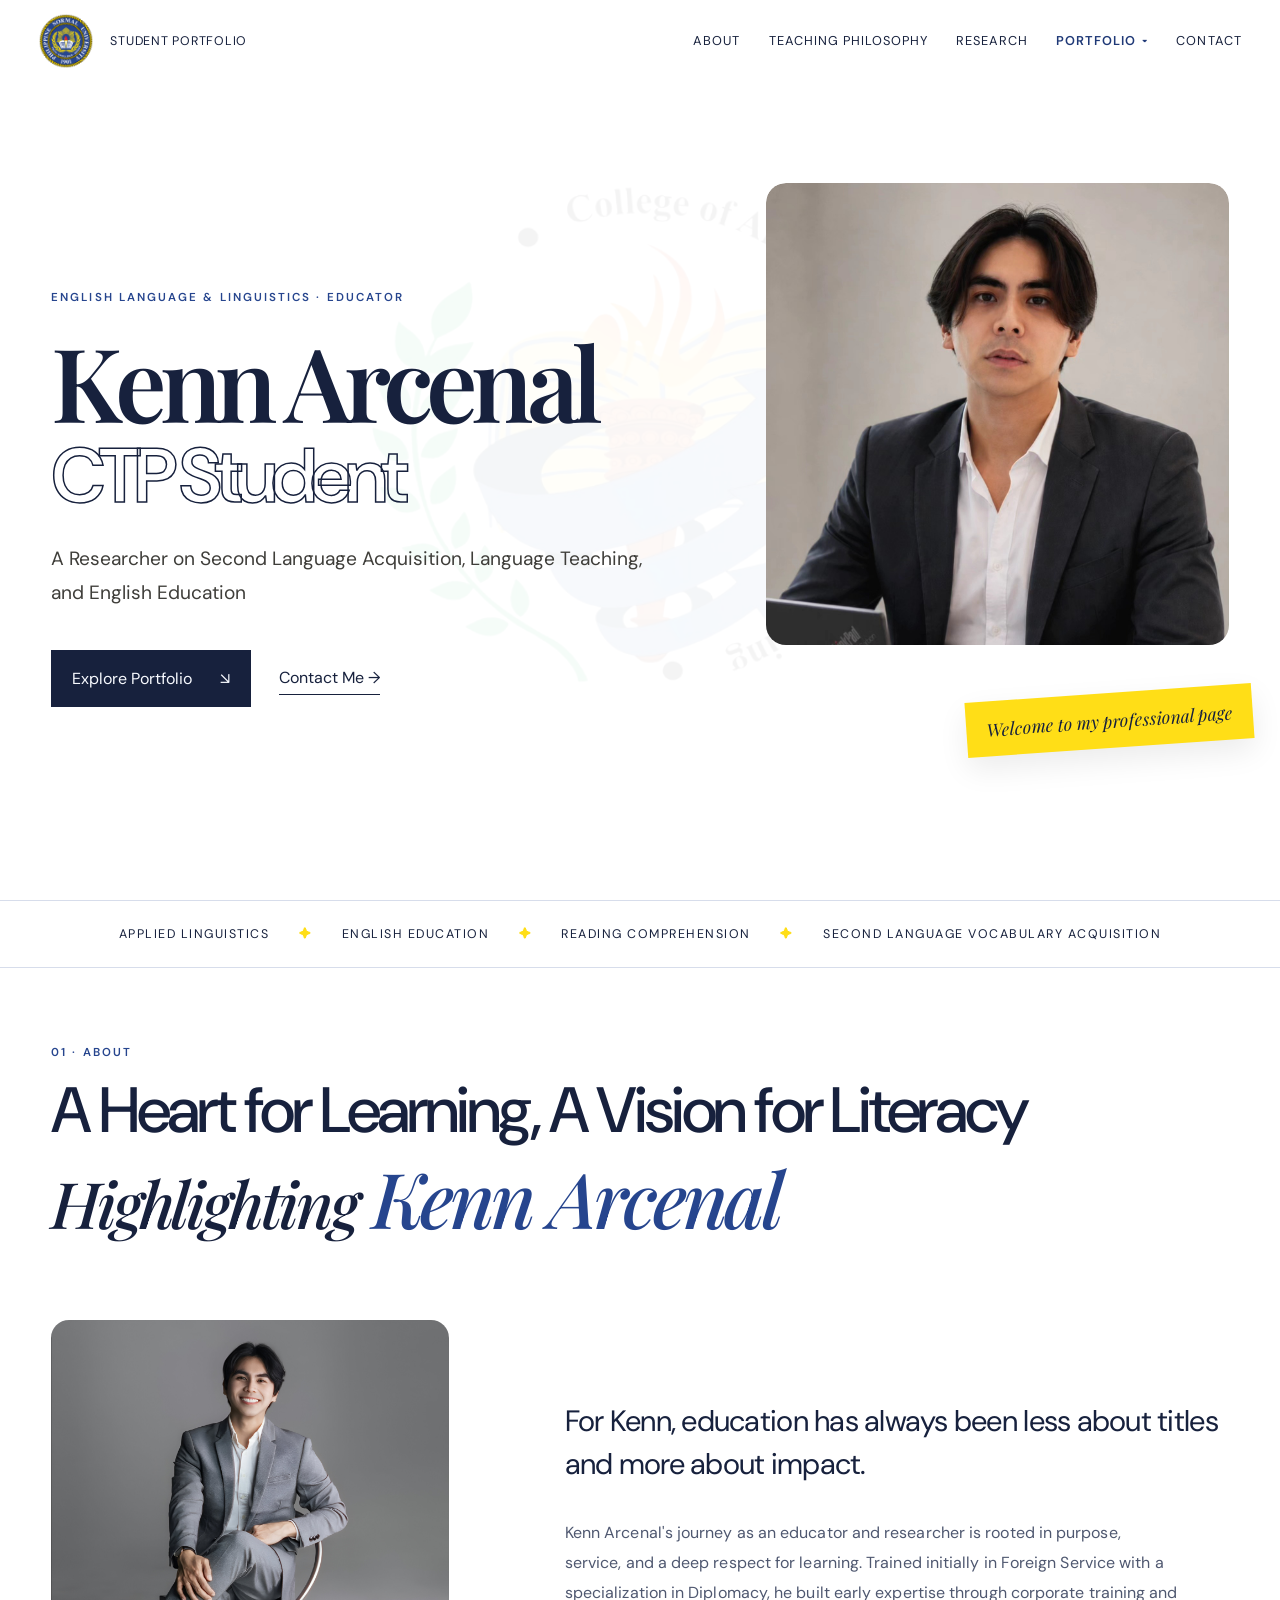
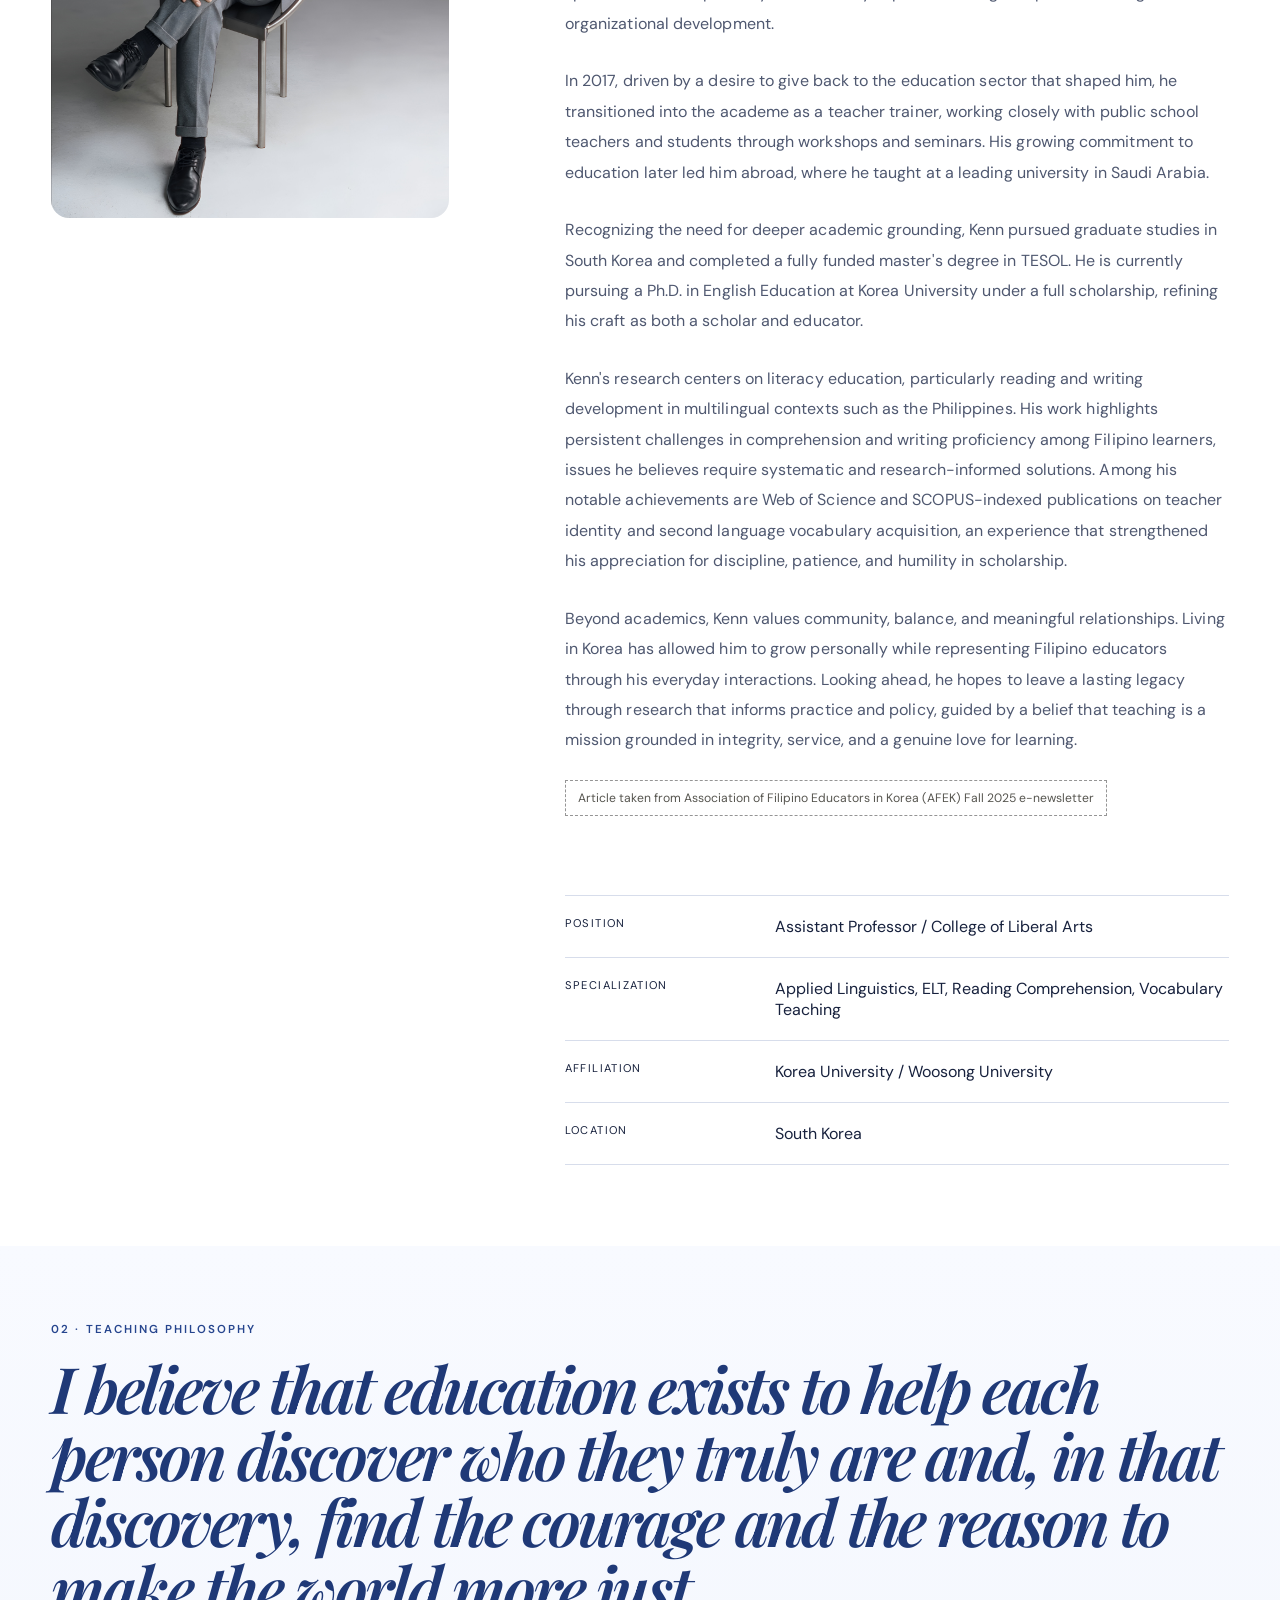
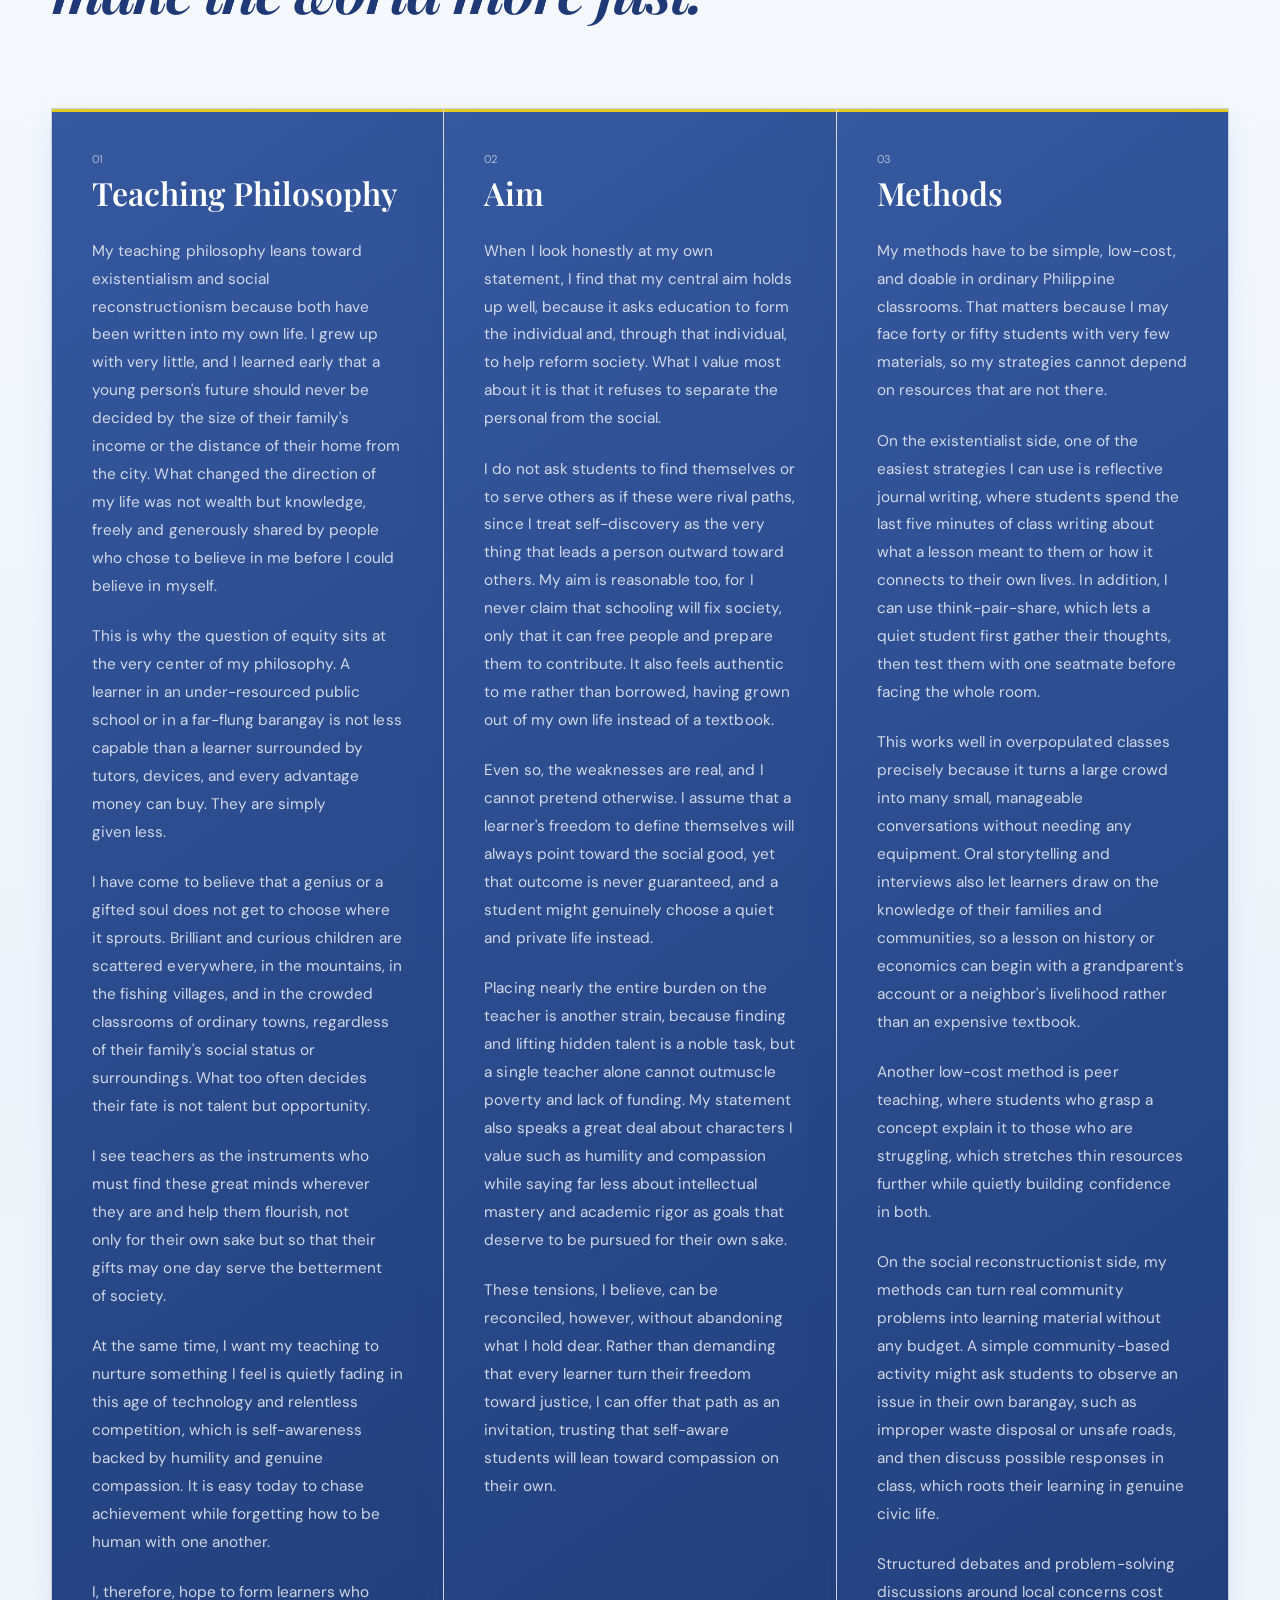
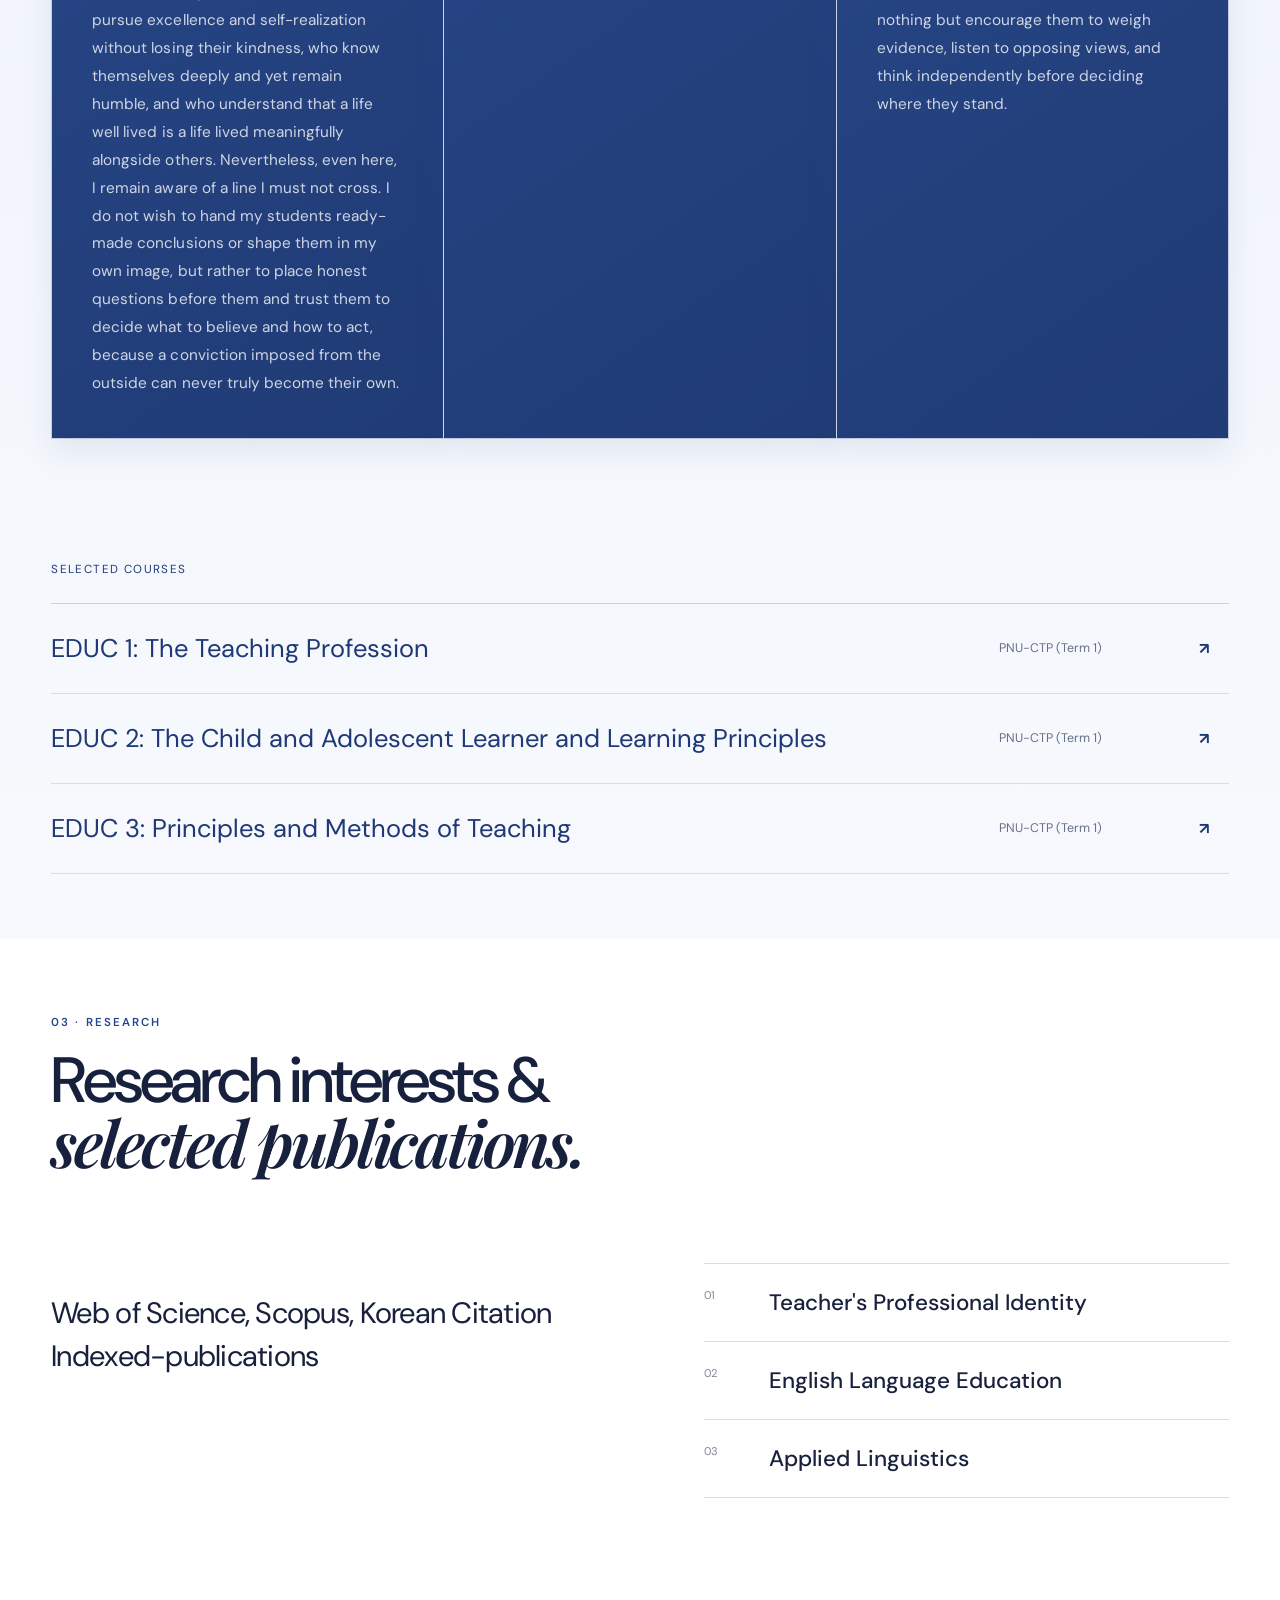
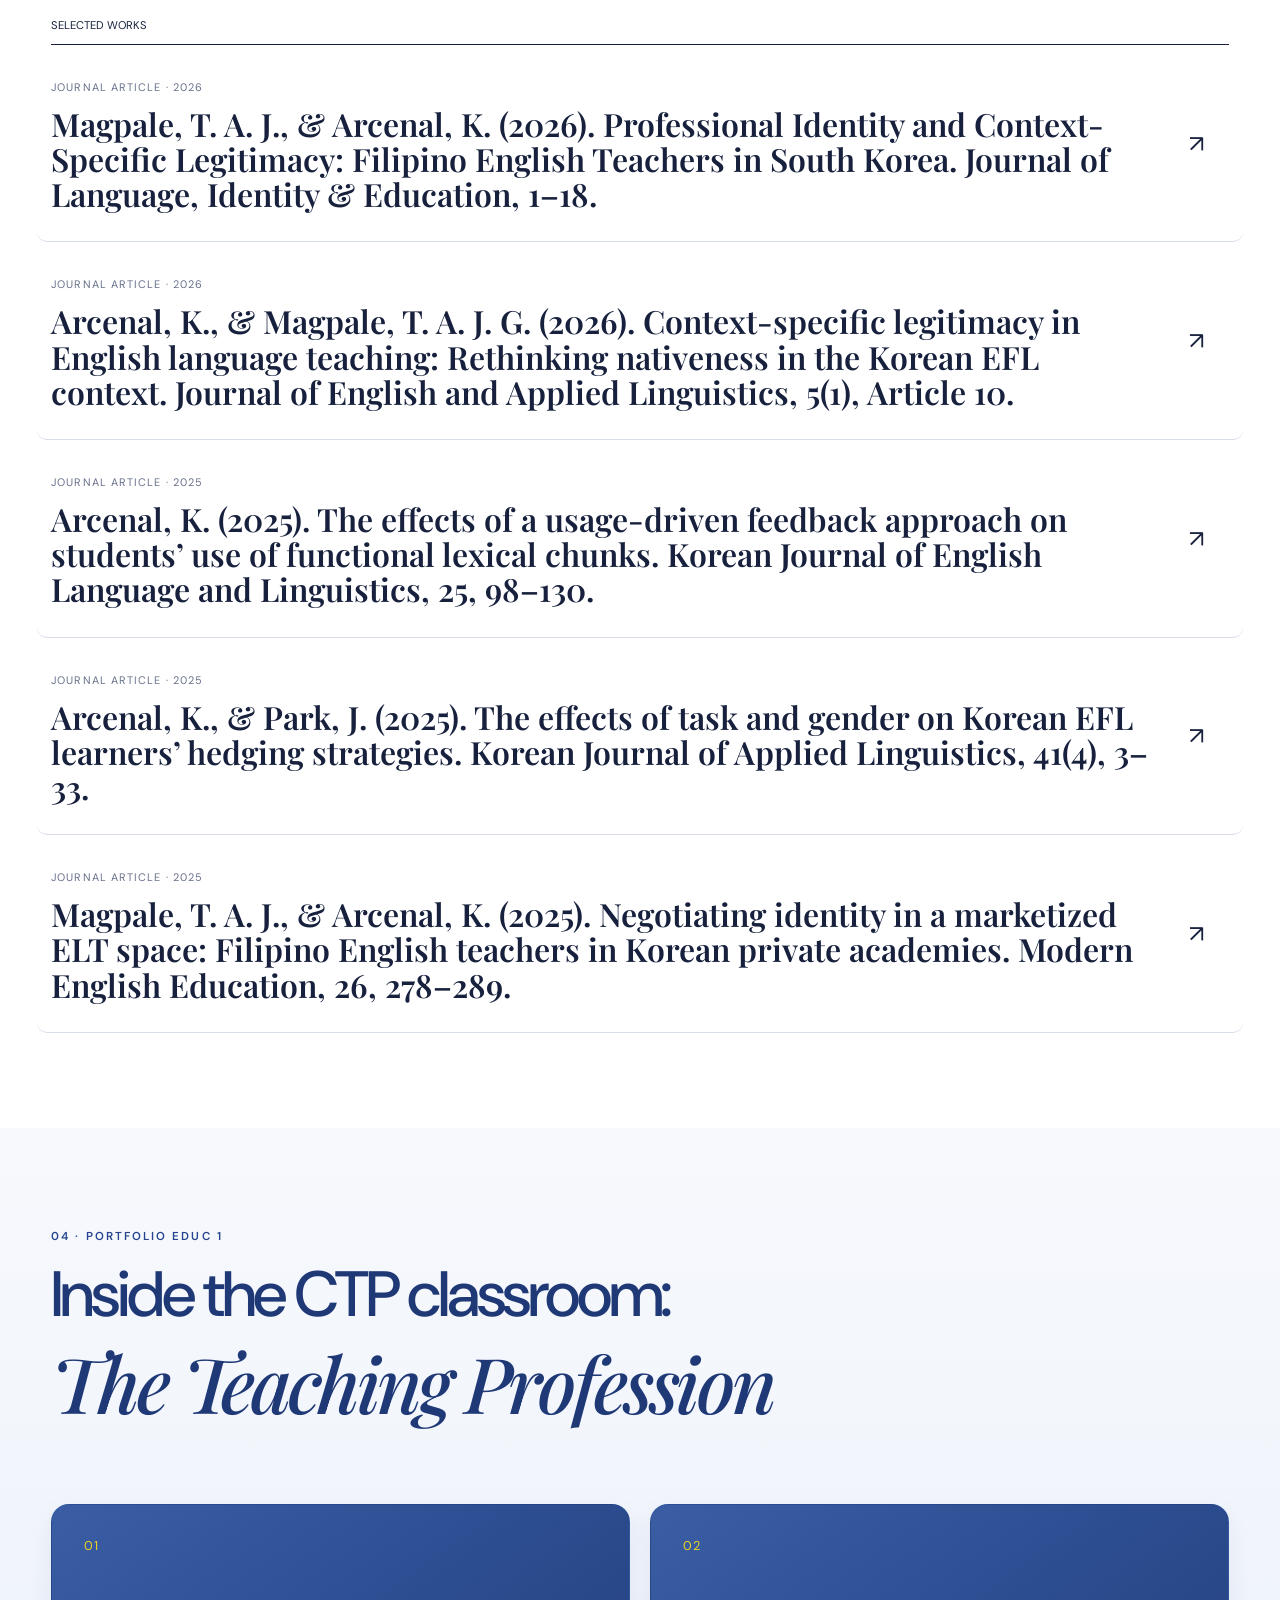
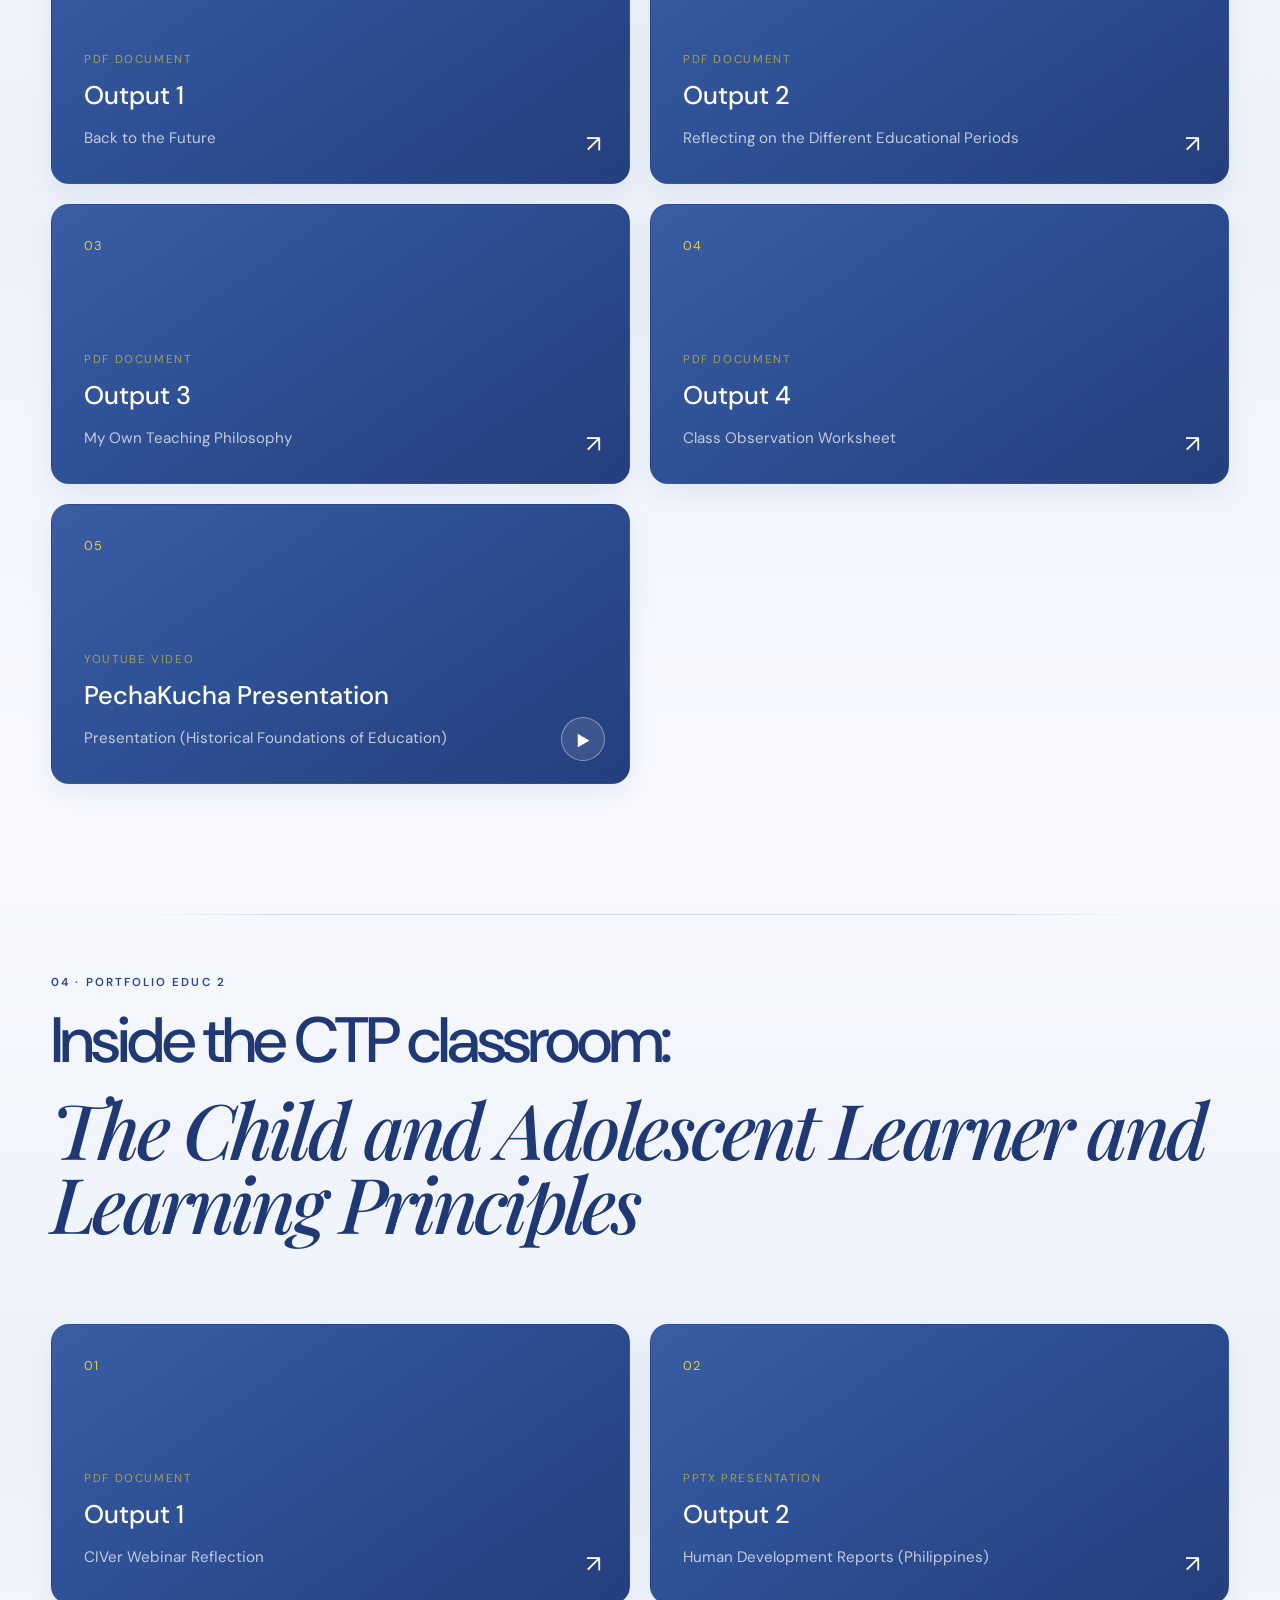
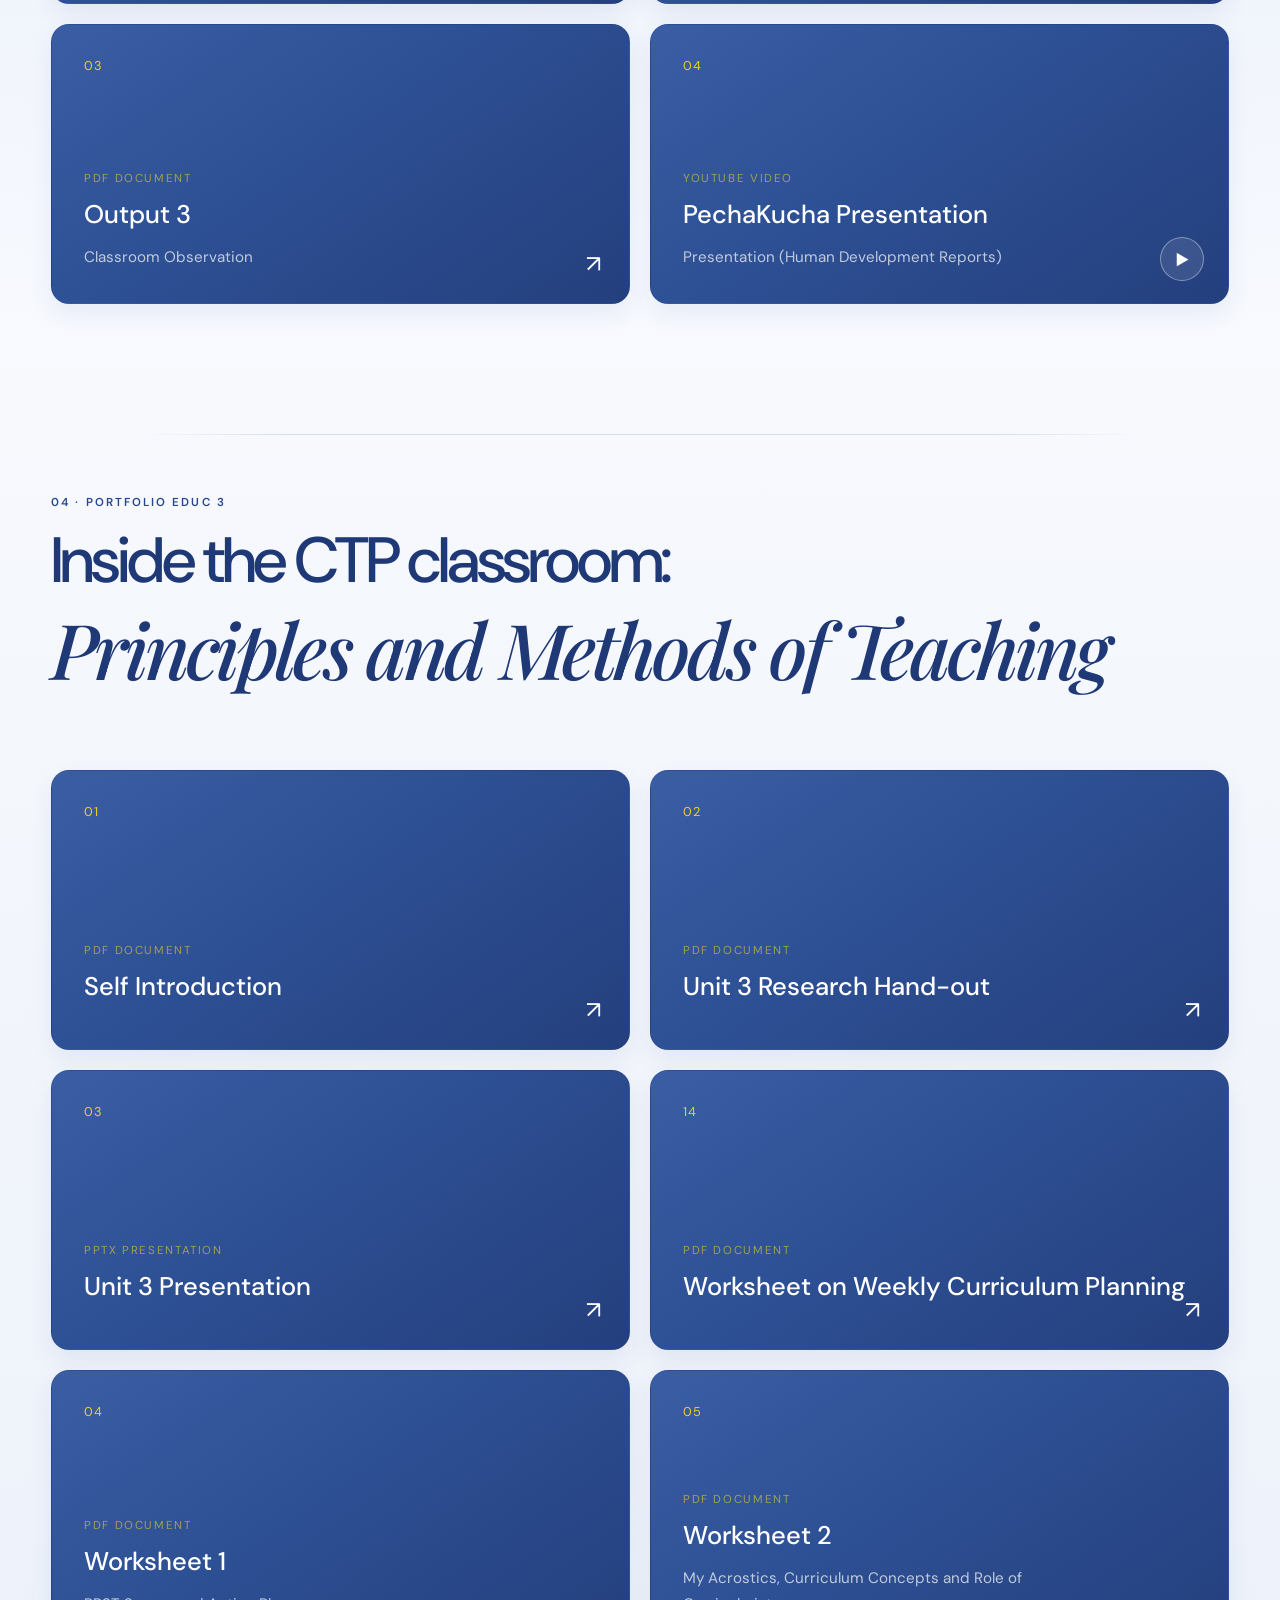
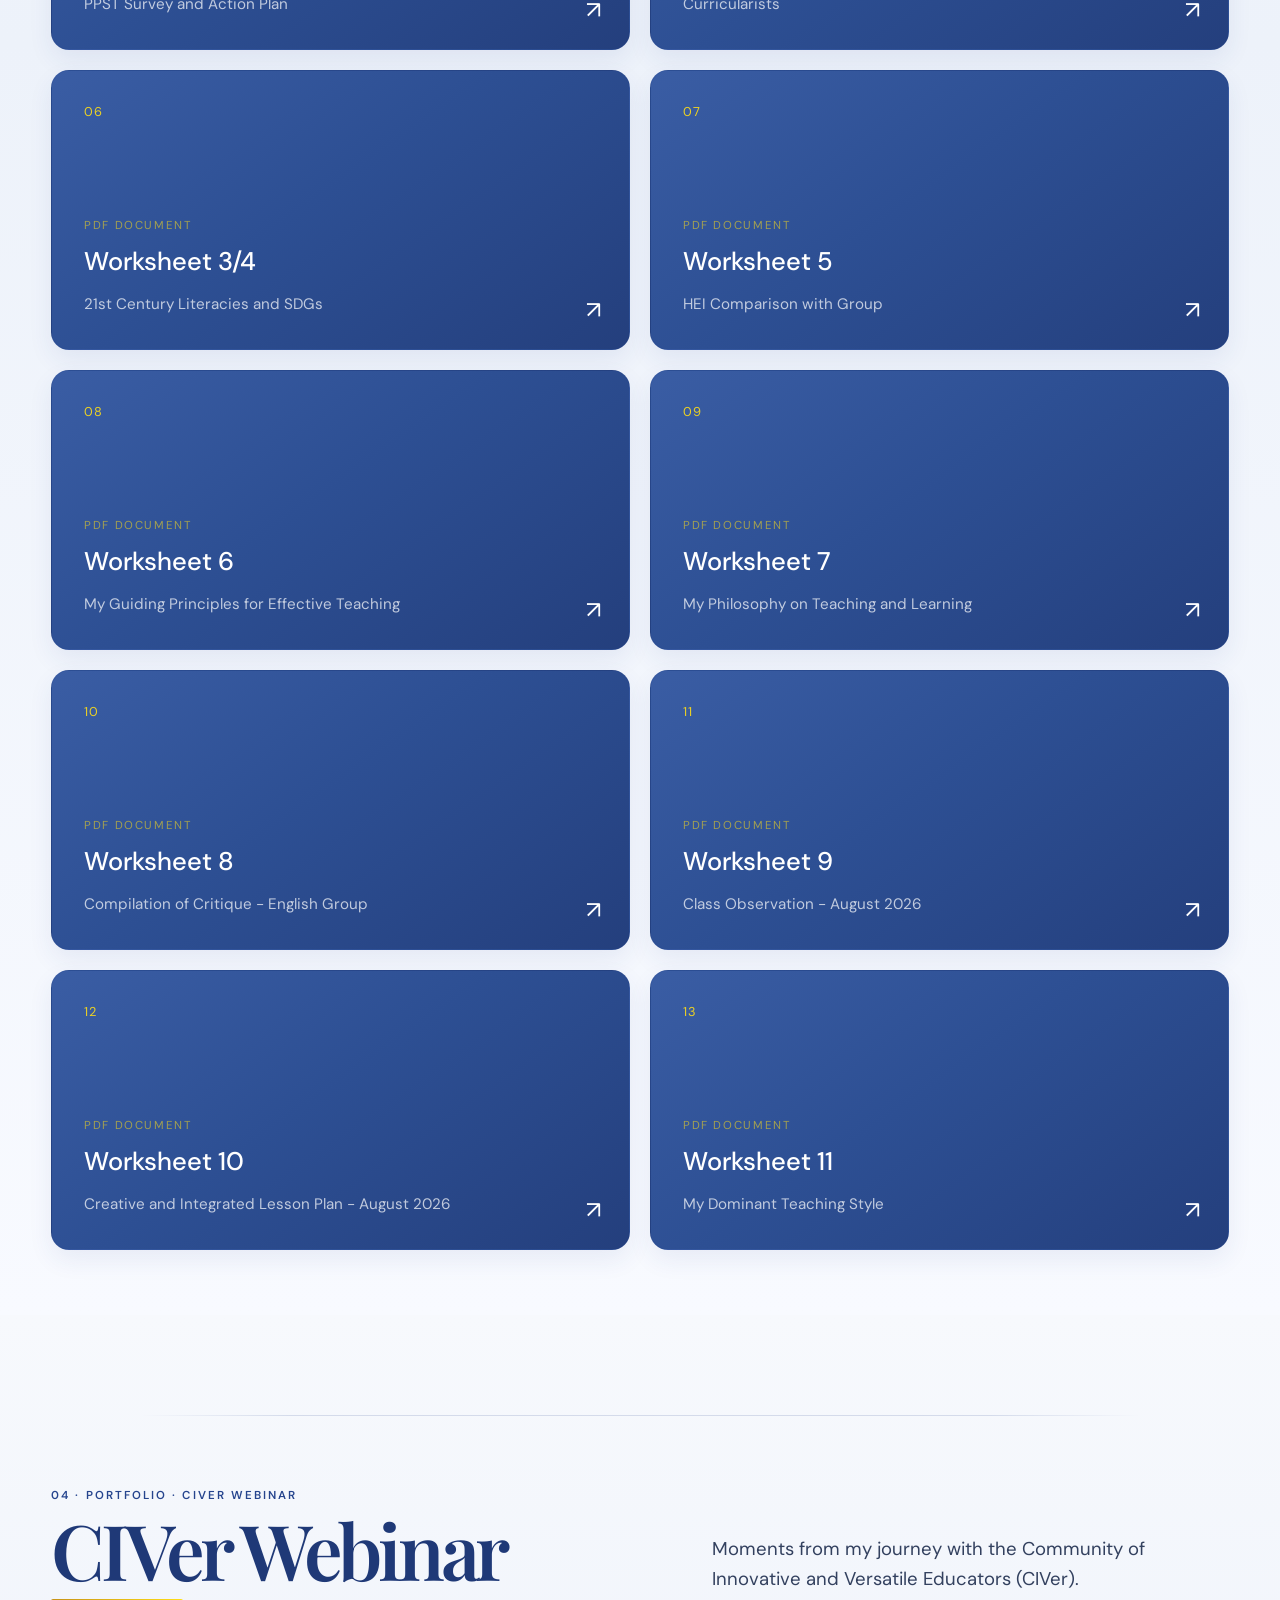
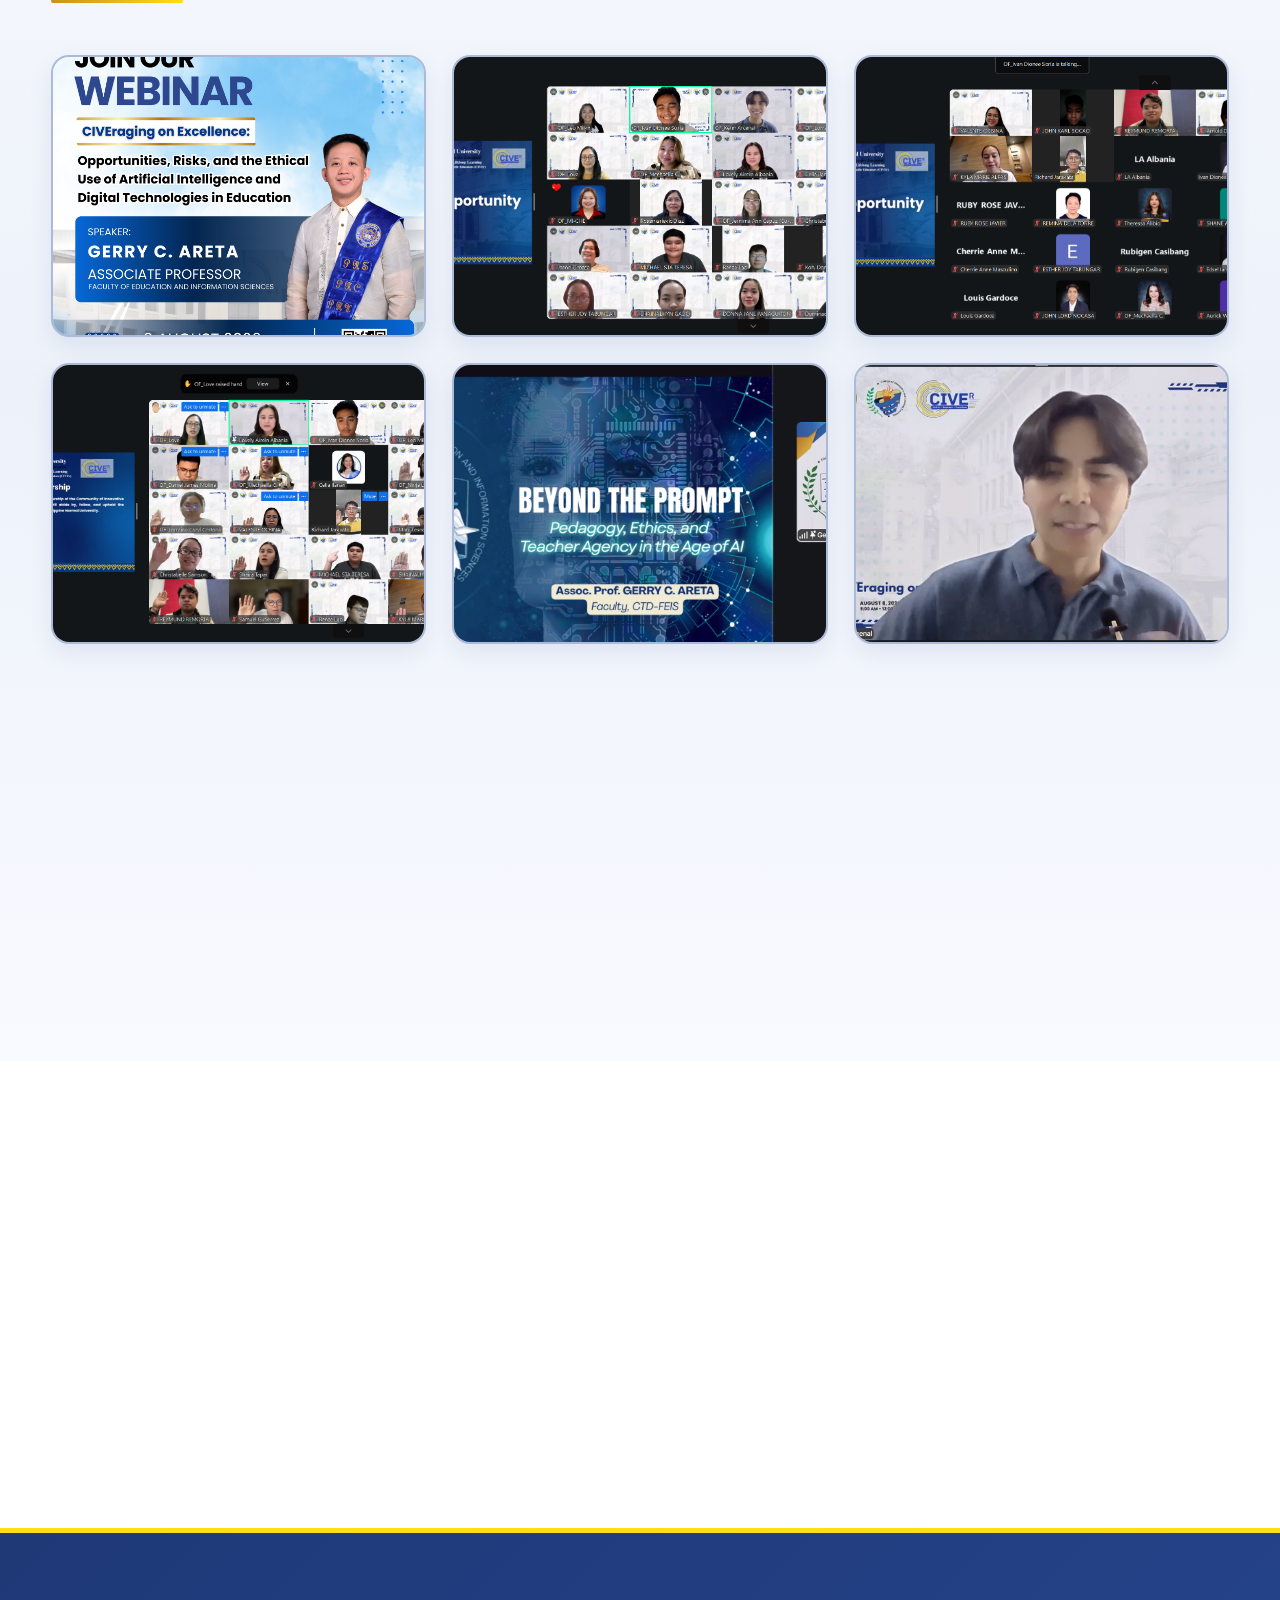
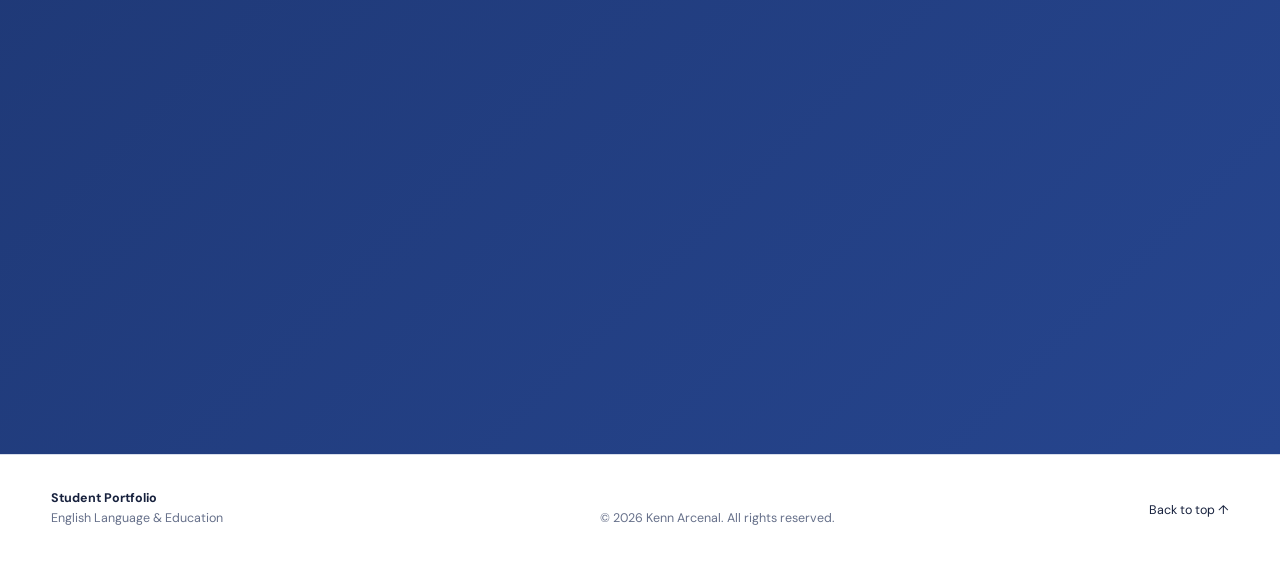
==== index.html @ a8f89eca "Add files via upload" ====
<!DOCTYPE html>
<html lang="ko">

<head>
  <meta charset="UTF-8" />
  <meta name="viewport" content="width=device-width, initial-scale=1.0" />
  <meta name="description" content="영어영문학 교수·교사를 위한 e포트폴리오" />
  <title>Professor Portfolio | English Language & Literature</title>
  <link rel="preconnect" href="https://fonts.googleapis.com">
  <link rel="preconnect" href="https://fonts.gstatic.com" crossorigin>
  <link
    href="https://fonts.googleapis.com/css2?family=DM+Sans:wght@400;500;600;700&family=Noto+Sans+KR:wght@300;400;500;600;700&family=Playfair+Display:ital,wght@0,600;0,700;1,600&display=swap"
    rel="stylesheet">
  <link rel="stylesheet" href="style.css" />
</head>

<body>
  <div class="scroll-progress" id="scrollProgress" aria-hidden="true"></div>

  <header class="site-header" id="top">
    <a class="brand" href="#hero" aria-label="홈으로 이동">

      <span class="brand-mark">
        <img src="images/profile-logo.png" alt="프로필 이미지">
      </span>

      <span class="brand-text">
        Student Portfolio
      </span>

    </a>


    <button class="menu-toggle" id="menuToggle" type="button" aria-label="메뉴 열기" aria-expanded="false">
      <span></span><span></span>
    </button>

    <nav class="main-nav" id="mainNav" aria-label="주요 메뉴">
      <a href="#about">About</a>
      <a href="#teaching">Teaching Philosophy</a>
      <a href="#research">Research</a>
      <div class="portfolio-dropdown">

        <!-- 클릭 기능 없음 -->
        <span class="nav-link portfolio-main-link">
          Portfolio
          <span class="dropdown-arrow">▾</span>
        </span>

        <!-- hover 시 나타나는 하위 메뉴 -->
        <div class="portfolio-dropdown-menu">
          <a href="#portfolio-1">EDUC 1</a>
          <a href="#portfolio-2">EDUC 2</a>
          <a href="#portfolio-3">EDUC 3</a>
          <a href="#portfolio-photos">CIVer Webinar</a>
        </div>

      </div>
      <a href="#contact">Contact</a>
    </nav>
  </header>

  <main>
    <section class="hero section-pad" id="hero">
      <div class="hero-copy reveal">
        <p class="eyebrow">ENGLISH LANGUAGE & LINGUISTICS · EDUCATOR</p>
        <h1>
          <span class="serif hero-name">Kenn Arcenal</span>
          <span class="outline-text hero-role">CTP Student</span>
        </h1>
        <p class="hero-lead">
          A Researcher on Second Language Acquisition, Language Teaching, and English Education
        </p>
        <div class="hero-actions">
          <a class="btn btn-dark magnetic" href="#about">Explore Portfolio <span>↘</span></a>
          <a class="text-link" href="#contact">Contact Me <span>→</span></a>
        </div>
      </div>

      <div class="hero-visual reveal delay-1">
        <div class="photo-frame portrait-placeholder">
          <div class="portrait-placeholder">
            <img src="images/professor.jpeg" alt="Professor Portrait">
          </div>
        </div>
        <div class="floating-note">Welcome to my professional page</div>
      </div>
    </section>

    <section class="intro-strip reveal" aria-label="핵심 키워드">
      <span>Applied Linguistics</span><i>✦</i><span>English Education</span><i>✦</i><span>Reading
        Comprehension</span><i>✦</i><span>Second Language Vocabulary Acquisition</span>
    </section>

    <section class="about section-pad" id="about">
      <div class="section-heading reveal">
        <p class="section-index">01 · ABOUT</p>
        <h2>A Heart for Learning, A Vision for Literacy<br /></h2>
        <div class="section-heading2 serif italic">
          <h2>Highlighting</h2>
          <h4>Kenn Arcenal</h4>
        </div>
      </div>

      <div class="about-grid">
        <div class="about-sticky reveal">
          <div class="mini-photo photo-placeholder">
            <img src="images/professor2.jpeg" alt="Professor Portrait">
          </div>
        </div>

        <div class="about-copy reveal delay-1">
          <p class="large-body">
            For Kenn, education has always been less about titles and more
            about impact.
          </p>
          <!-- ABOUT 본문: 읽기 쉬운 5개 문단으로 구성 -->
          <div class="about-story">
            <p>
              Kenn Arcenal's journey as an educator and researcher is rooted in purpose, service, and a deep respect for
              learning. Trained initially in Foreign Service with a specialization in Diplomacy, he built early expertise
              through corporate training and organizational development.
            </p>

            <p>
              In 2017, driven by a desire to give back to the education sector that shaped him, he transitioned into the
              academe as a teacher trainer, working closely with public school teachers and students through workshops and
              seminars. His growing commitment to education later led him abroad, where he taught at a leading university
              in Saudi Arabia.
            </p>

            <p>
              Recognizing the need for deeper academic grounding, Kenn pursued graduate studies in South Korea and completed
              a fully funded master's degree in TESOL. He is currently pursuing a Ph.D. in English Education at Korea
              University under a full scholarship, refining his craft as both a scholar and educator.
            </p>

            <p>
              Kenn's research centers on literacy education, particularly reading and writing development in multilingual
              contexts such as the Philippines. His work highlights persistent challenges in comprehension and writing
              proficiency among Filipino learners, issues he believes require systematic and research-informed solutions.
              Among his notable achievements are Web of Science and SCOPUS-indexed publications on teacher identity and
              second language vocabulary acquisition, an experience that strengthened his appreciation for discipline,
              patience, and humility in scholarship.
            </p>

            <p>
              Beyond academics, Kenn values community, balance, and meaningful relationships. Living in Korea has allowed
              him to grow personally while representing Filipino educators through his everyday interactions. Looking ahead,
              he hopes to leave a lasting legacy through research that informs practice and policy, guided by a belief that
              teaching is a mission grounded in integrity, service, and a genuine love for learning.
            </p>
          </div>

          <div class="edit-note">Article taken from Association of Filipino Educators in Korea (AFEK) Fall 2025
            e-newsletter</div>

          <dl class="profile-list">
            <div>
              <dt>POSITION</dt>
              <dd>Assistant Professor / College of Liberal Arts</dd>
            </div>
            <div>
              <dt>SPECIALIZATION</dt>
              <dd>Applied Linguistics, ELT, Reading Comprehension, Vocabulary Teaching</dd>
            </div>
            <div>
              <dt>AFFILIATION</dt>
              <dd>Korea University / Woosong University</dd>
            </div>
            <div>
              <dt>LOCATION</dt>
              <dd>South Korea</dd>
            </div>
          </dl>
        </div>
      </div>
    </section>

    <section class="teaching section-pad" id="teaching">
      <div class="section-heading light reveal">
        <p class="section-index">02 · TEACHING PHILOSOPHY</p>
        <h2><span class="serif italic">I believe that education exists to help each person discover who they truly are
            and, in that discovery, find the
            courage and the reason to make the world more just.</span></h2>
      </div>

      <div class="philosophy-grid">
        <article class="philosophy-card reveal">
          <span class="card-no">01</span>
          <h3>Teaching Philosophy</h3>
          <div class="philosophy-copy">
            <p>My teaching philosophy leans toward existentialism and social reconstructionism because both have been written into my own life. I grew up with very little, and I learned early that a young person's future should never be decided by the size of their family's income or the distance of their home from the city. What changed the direction of my life was not wealth but knowledge, freely and generously shared by people who chose to believe in me before I could believe in myself.</p>

            <p>This is why the question of equity sits at the very center of my philosophy. A learner in an under-resourced public school or in a far-flung barangay is not less capable than a learner surrounded by tutors, devices, and every advantage money can buy. They are simply given less.</p>

            <p>I have come to believe that a genius or a gifted soul does not get to choose where it sprouts. Brilliant and curious children are scattered everywhere, in the mountains, in the fishing villages, and in the crowded classrooms of ordinary towns, regardless of their family's social status or surroundings. What too often decides their fate is not talent but opportunity.</p>

            <p>I see teachers as the instruments who must find these great minds wherever they are and help them flourish, not only for their own sake but so that their gifts may one day serve the betterment of society.</p>

            <p>At the same time, I want my teaching to nurture something I feel is quietly fading in this age of technology and relentless competition, which is self-awareness backed by humility and genuine compassion. It is easy today to chase achievement while forgetting how to be human with one another.</p>

            <p>I, therefore, hope to form learners who pursue excellence and self-realization without losing their kindness, who know themselves deeply and yet remain humble, and who understand that a life well lived is a life lived meaningfully alongside others. Nevertheless, even here, I remain aware of a line I must not cross. I do not wish to hand my students ready-made conclusions or shape them in my own image, but rather to place honest questions before them and trust them to decide what to believe and how to act, because a conviction imposed from the outside can never truly become their own.</p>
          </div>
        </article>
        <article class="philosophy-card reveal delay-1">
          <span class="card-no">02</span>
          <h3>Aim</h3>
          <div class="philosophy-copy">
            <p>When I look honestly at my own statement, I find that my central aim holds up well, because it asks education to form the individual and, through that individual, to help reform society. What I value most about it is that it refuses to separate the personal from the social.</p>

            <p>I do not ask students to find themselves or to serve others as if these were rival paths, since I treat self-discovery as the very thing that leads a person outward toward others. My aim is reasonable too, for I never claim that schooling will fix society, only that it can free people and prepare them to contribute. It also feels authentic to me rather than borrowed, having grown out of my own life instead of a textbook.</p>

            <p>Even so, the weaknesses are real, and I cannot pretend otherwise. I assume that a learner's freedom to define themselves will always point toward the social good, yet that outcome is never guaranteed, and a student might genuinely choose a quiet and private life instead.</p>

            <p>Placing nearly the entire burden on the teacher is another strain, because finding and lifting hidden talent is a noble task, but a single teacher alone cannot outmuscle poverty and lack of funding. My statement also speaks a great deal about characters I value such as humility and compassion while saying far less about intellectual mastery and academic rigor as goals that deserve to be pursued for their own sake.</p>

            <p>These tensions, I believe, can be reconciled, however, without abandoning what I hold dear. Rather than demanding that every learner turn their freedom toward justice, I can offer that path as an invitation, trusting that self-aware students will lean toward compassion on their own.</p>
          </div>
        </article>
        <article class="philosophy-card reveal delay-2">
          <span class="card-no">03</span>
          <h3>Methods</h3>
          <div class="philosophy-copy">
            <p>My methods have to be simple, low-cost, and doable in ordinary Philippine classrooms. That matters because I may face forty or fifty students with very few materials, so my strategies cannot depend on resources that are not there.</p>

            <p>On the existentialist side, one of the easiest strategies I can use is reflective journal writing, where students spend the last five minutes of class writing about what a lesson meant to them or how it connects to their own lives. In addition, I can use think-pair-share, which lets a quiet student first gather their thoughts, then test them with one seatmate before facing the whole room.</p>

            <p>This works well in overpopulated classes precisely because it turns a large crowd into many small, manageable conversations without needing any equipment. Oral storytelling and interviews also let learners draw on the knowledge of their families and communities, so a lesson on history or economics can begin with a grandparent's account or a neighbor's livelihood rather than an expensive textbook.</p>

            <p>Another low-cost method is peer teaching, where students who grasp a concept explain it to those who are struggling, which stretches thin resources further while quietly building confidence in both.</p>

            <p>On the social reconstructionist side, my methods can turn real community problems into learning material without any budget. A simple community-based activity might ask students to observe an issue in their own barangay, such as improper waste disposal or unsafe roads, and then discuss possible responses in class, which roots their learning in genuine civic life.</p>

            <p>Structured debates and problem-solving discussions around local concerns cost nothing but encourage them to weigh evidence, listen to opposing views, and think independently before deciding where they stand.</p>
          </div>
        </article>
      </div>

      <div class="courses-wrap reveal">
        <div class="courses-title">
          <p>SELECTED COURSES</p>
        </div>
        <div class="course-list">
          <!-- Selected Course 1 -->
          <a href="#portfolio-1" class="course-item">
            <span>EDUC 1: The Teaching Profession</span><em>PNU-CTP (Term 1)</em><b>↗</b>
          </a>

          <!-- Selected Course 2 -->
          <a href="#portfolio-2" class="course-item">
            <span>EDUC 2: The Child and Adolescent Learner and Learning Principles</span><em>PNU-CTP (Term
              1)</em><b>↗</b>
          </a>

          <!-- Selected Course 3 -->
          <a href="#portfolio-3" class="course-item">
            <span>EDUC 3: Principles and Methods of Teaching</span><em>PNU-CTP (Term 1)</em><b>↗</b>
          </a>
        </div>

      </div>
    </section>

    <section class="research section-pad" id="research">
      <div class="section-heading reveal">
        <p class="section-index">03 · RESEARCH</p>
        <h2>Research interests &<br /><span class="serif italic">selected publications.</span></h2>
      </div>

      <div class="research-layout">
        <div class="research-intro reveal">
          <p class="large-body">Web of Science, Scopus, Korean Citation Indexed-publications</p>
        </div>

        <div class="interest-list reveal delay-1">
          <div><span>01</span>
            <h3>Teacher's Professional Identity</h3>
          </div>
          <div><span>02</span>
            <h3>English Language Education</h3>
          </div>
          <div><span>03</span>
            <h3>Applied Linguistics</h3>
          </div>
        </div>
      </div>

      <div class="publications reveal">
        <div class="pub-header"><span>SELECTED WORKS</span></div>
        <article class="pub-item">
          <div><small>JOURNAL ARTICLE · 2026</small>
            <h3><a href="https://doi.org/10.1080/15348458.2026.2693998" target="_blank" rel="noopener noreferrer">
                Magpale, T. A. J., & Arcenal, K. (2026). Professional Identity and Context-Specific Legitimacy: Filipino
                English Teachers in South Korea. Journal of Language, Identity & Education, 1–18.</a></h3>
          </div><span class="pub-arrow">↗</span>
        </article>
        <article class="pub-item">
          <div><small>JOURNAL ARTICLE · 2026</small>
            <h3><a href=" https://doi.org/10.59588/2961-3094.1256" target="_blank" rel="noopener noreferrer">Arcenal,
                K., & Magpale, T. A. J. G. (2026). Context-specific legitimacy in English language teaching: Rethinking
                nativeness in the Korean EFL context. Journal of English and Applied Linguistics, 5(1), Article 10.</a>
            </h3>
          </div><span class="pub-arrow">↗</span>
        </article>
        <article class="pub-item">
          <div><small>JOURNAL ARTICLE · 2025</small>
            <h3><a href="https://doi.org/10.15738/kjell.25..202501.98" target="_blank"
                rel="noopener noreferrer">Arcenal, K. (2025). The effects of a usage-driven feedback approach on
                students’ use of functional lexical chunks. Korean Journal of English Language and Linguistics, 25,
                98–130.</a></h3>
          </div><span class="pub-arrow">↗</span>
        </article>
        <article class="pub-item">
          <div><small>JOURNAL ARTICLE · 2025</small>
            <h3><a href="https://doi.org/10.17154/kjal.2025.12.41.4.3" target="_blank"
                rel="noopener noreferrer">Arcenal, K., & Park, J. (2025). The effects of task and gender on Korean EFL
                learners’ hedging strategies. Korean Journal of Applied Linguistics, 41(4), 3–33.</a></h3>
          </div><span class="pub-arrow">↗</span>
        </article>
        <article class="pub-item">
          <div><small>JOURNAL ARTICLE · 2025</small>
            <h3><a href="https://doi.org/10.18095/meeso.2025.26.1.278" target="_blank"
                rel="noopener noreferrer">Magpale, T. A. J., & Arcenal, K. (2025). Negotiating identity in a marketized
                ELT space: Filipino English teachers in Korean private academies. Modern English Education, 26,
                278–289.</a></h3>
          </div><span class="pub-arrow">↗</span>
        </article>
      </div>
    </section>


    <section id="portfolio-1" class="portfolio section-pad">
      <div class="section-heading reveal">
        <p class="section-index">04 · PORTFOLIO EDUC 1</p>
        <h2>Inside the CTP classroom:<br /></h2>
        <span class="serif italic section-heading2">
          <h4>The Teaching Profession</h4>
        </span>
      </div>
      <div class="portfolio-grid">

        <a href="pdfs/f1-1_Back to the Future.pdf" class="portfolio-pdf-card" target="_blank" rel="noopener noreferrer">
          <span class="portfolio-number">01</span>

          <div class="portfolio-card-content">
            <span class="portfolio-type">PDF DOCUMENT</span>
            <h3>Output 1</h3>
            <p>
              Back to the Future
            </p>
          </div>

          <span class="portfolio-arrow">↗</span>
        </a>


        <a href="pdfs/f1-2_Reflecting on the Different Educational Periods.pdf" class="portfolio-pdf-card" target="_blank" rel="noopener noreferrer">
          <span class="portfolio-number">02</span>

          <div class="portfolio-card-content">
            <span class="portfolio-type">PDF DOCUMENT</span>
            <h3>Output 2</h3>
            <p>
              Reflecting on the Different Educational Periods
            </p>
          </div>

          <span class="portfolio-arrow">↗</span>
        </a>

        <a href="pdfs/f1-3_My Own Teaching Philosophy.pdf" class="portfolio-pdf-card" target="_blank" rel="noopener noreferrer">
          <span class="portfolio-number">03</span>

          <div class="portfolio-card-content">
            <span class="portfolio-type">PDF DOCUMENT</span>
            <h3>Output 3</h3>
            <p>
              My Own Teaching Philosophy
            </p>
          </div>

          <span class="portfolio-arrow">↗</span>
        </a>
          <a href="pdfs/f1-4_Class Observation Worksheet.pdf" class="portfolio-pdf-card" target="_blank" rel="noopener noreferrer">
          <span class="portfolio-number">04</span>

          <div class="portfolio-card-content">
            <span class="portfolio-type">PDF DOCUMENT</span>
            <h3>Output 4</h3>
            <p>
              Class Observation Worksheet
            </p>
          </div>

          <span class="portfolio-arrow">↗</span>
          </a>
        <!-- 04 · YouTube: 일부공개(Unlisted) 영상도 임베드 재생 가능 -->
        <a href="https://youtu.be/SiW7PNBY3sY" class="portfolio-pdf-card" target="_blank" rel="noopener noreferrer">
          <span class="portfolio-number">05</span>

          <div class="portfolio-card-content">
            <span class="portfolio-type">YOUTUBE VIDEO</span>
            <h3>PechaKucha Presentation</h3>
            <p>Presentation (Historical Foundations of Education)</p>
          </div>

          <span class="portfolio-arrow portfolio-play-icon">▶</span>
        </a>

      </div>
      <!-- Portfolio 1 내용 -->
    </section>


    <section id="portfolio-2" class="portfolio section-pad">
      <div class="section-heading reveal">
        <p class="section-index">04 · PORTFOLIO EDUC 2</p>
        <h2>Inside the CTP classroom:<br /></h2>
        <span class="serif italic section-heading2">
          <h4>The Child and Adolescent Learner and Learning Principles</h4>
        </span>
      </div>

      <div class="portfolio-grid">

        <!-- 01 · DOCX 원본 / 웹 열람은 PDF 변환본 -->
        <a href="pdfs/f2-1_CIVer Webinar Reflection.pdf" class="portfolio-pdf-card" target="_blank"
          rel="noopener noreferrer">
          <span class="portfolio-number">01</span>

          <div class="portfolio-card-content">
            <span class="portfolio-type">PDF DOCUMENT</span>
            <h3>Output 1</h3>
            <p>CIVer Webinar Reflection</p>
          </div>

          <span class="portfolio-arrow">↗</span>
        </a>

        <!-- 02 · PPTX 원본 / 웹 열람은 PDF 변환본 -->
        <a href="pdfs/f2-2_Human Development Reports (Philippines).pdf" class="portfolio-pdf-card"
          target="_blank" rel="noopener noreferrer">
          <span class="portfolio-number">02</span>

          <div class="portfolio-card-content">
            <span class="portfolio-type">PPTX PRESENTATION</span>
            <h3>Output 2</h3>
            <p>Human Development Reports (Philippines)</p>
          </div>

          <span class="portfolio-arrow">↗</span>
        </a>

        <!-- 03 · PDF -->
        <a href="pdfs/f2-3_Classroom Observation.pdf" class="portfolio-pdf-card" target="_blank"
          rel="noopener noreferrer">
          <span class="portfolio-number">03</span>

          <div class="portfolio-card-content">
            <span class="portfolio-type">PDF DOCUMENT</span>
            <h3>Output 3</h3>
            <p>Classroom Observation</p>
          </div>

          <span class="portfolio-arrow">↗</span>
        </a>

        <!-- 04 · YouTube: EDUC 2 영상을 YouTube에 올린 뒤 YOUR_EDUC2_YOUTUBE_ID를 실제 영상 ID로 교체하세요. -->
        <a href="https://youtu.be/DlLE9K7AXo0" class="portfolio-pdf-card" target="_blank" rel="noopener noreferrer">
          <span class="portfolio-number">04</span>

          <div class="portfolio-card-content">
            <span class="portfolio-type">YOUTUBE VIDEO</span>
            <h3>PechaKucha Presentation</h3>
            <p>Presentation (Human Development Reports)</p>
          </div>

          <span class="portfolio-arrow portfolio-play-icon">▶</span>
        </a>

      </div>
      <!-- Portfolio 2 내용 -->
    </section>


    <section id="portfolio-3" class="portfolio section-pad">
      <div class="section-heading reveal">
        <p class="section-index">04 · PORTFOLIO EDUC 3</p>
        <h2>Inside the CTP classroom:<br /></h2>
        <span class="serif italic section-heading2">
          <h4>Principles and Methods of Teaching</h4>
        </span>
      </div>
      <div class="portfolio-grid">

        <a href="pdfs/f3-1_Self Introduction.pdf" class="portfolio-pdf-card" target="_blank" rel="noopener noreferrer">
          <span class="portfolio-number">01</span>

          <div class="portfolio-card-content">
            <span class="portfolio-type">PDF DOCUMENT</span>
            <h3>Self Introduction</h3>
            <p></p>
          </div>

          <span class="portfolio-arrow">↗</span>
        </a>

        <a href="pdfs/f3-2_Unit 3 Research Hand-out.pdf" class="portfolio-pdf-card" target="_blank" rel="noopener noreferrer">
          <span class="portfolio-number">02</span>

          <div class="portfolio-card-content">
            <span class="portfolio-type">PDF DOCUMENT</span>
            <h3>Unit 3 Research Hand-out</h3>
            <p></p>
          </div>

          <span class="portfolio-arrow">↗</span>
        </a>

        <a href="pdfs/f3-3_Unit 3 Presentation.pdf" class="portfolio-pdf-card" target="_blank" rel="noopener noreferrer">
          <span class="portfolio-number">03</span>

          <div class="portfolio-card-content">
            <span class="portfolio-type">PPTX PRESENTATION</span>
            <h3>Unit 3 Presentation</h3>
            <p></p>
          </div>

          <span class="portfolio-arrow">↗</span>
        </a>
        <a href="pdfs/f3-14_Worksheet on Weekly Curriculum Planning _AUG 2026.pdf" class="portfolio-pdf-card" target="_blank" rel="noopener noreferrer">
          <span class="portfolio-number">14</span>

          <div class="portfolio-card-content">
            <span class="portfolio-type">PDF DOCUMENT</span>
            <h3>Worksheet on Weekly Curriculum Planning</h3>
            <p></p>
          </div>

          <span class="portfolio-arrow">↗</span>
        </a>
        <a href="pdfs/f3-4_Worksheet 1 - PPST Survey and Action Plan.pdf" class="portfolio-pdf-card" target="_blank" rel="noopener noreferrer">
          <span class="portfolio-number">04</span>

          <div class="portfolio-card-content">
            <span class="portfolio-type">PDF DOCUMENT</span>
            <h3>Worksheet 1</h3>
            <p>PPST Survey and Action Plan</p>
          </div>

          <span class="portfolio-arrow">↗</span>
        </a>

        <a href="pdfs/f3-5_Worksheet 2 - My Acrostics, Curriculum Concepts and Role of Curricularists.pdf" class="portfolio-pdf-card" target="_blank" rel="noopener noreferrer">
          <span class="portfolio-number">05</span>

          <div class="portfolio-card-content">
            <span class="portfolio-type">PDF DOCUMENT</span>
            <h3>Worksheet 2</h3>
            <p>My Acrostics, Curriculum Concepts and Role of Curricularists</p>
          </div>

          <span class="portfolio-arrow">↗</span>
        </a>

        <a href="pdfs/f3-6_Worksheet 3,4 - 21st Century Literacies and SDGs.pdf" class="portfolio-pdf-card" target="_blank" rel="noopener noreferrer">
          <span class="portfolio-number">06</span>

          <div class="portfolio-card-content">
            <span class="portfolio-type">PDF DOCUMENT</span>
            <h3>Worksheet 3/4</h3>
            <p>21st Century Literacies and SDGs</p>
          </div>

          <span class="portfolio-arrow">↗</span>
        </a>

        <a href="pdfs/f3-7_Worksheet 5 - HEI Comparison with Group.pdf" class="portfolio-pdf-card" target="_blank" rel="noopener noreferrer">
          <span class="portfolio-number">07</span>

          <div class="portfolio-card-content">
            <span class="portfolio-type">PDF DOCUMENT</span>
            <h3>Worksheet 5</h3>
            <p>HEI Comparison with Group</p>
          </div>

          <span class="portfolio-arrow">↗</span>
        </a>

        <a href="pdfs/f3-8_Worksheet 6 - My Guiding Principles for Effective Teaching.pdf" class="portfolio-pdf-card" target="_blank" rel="noopener noreferrer">
          <span class="portfolio-number">08</span>

          <div class="portfolio-card-content">
            <span class="portfolio-type">PDF DOCUMENT</span>
            <h3>Worksheet 6</h3>
            <p>My Guiding Principles for Effective Teaching</p>
          </div>

          <span class="portfolio-arrow">↗</span>
        </a>

        <a href="pdfs/f3-9_Worksheet 7 - My Philosophy on teaching and Learning.pdf" class="portfolio-pdf-card" target="_blank" rel="noopener noreferrer">
          <span class="portfolio-number">09</span>

          <div class="portfolio-card-content">
            <span class="portfolio-type">PDF DOCUMENT</span>
            <h3>Worksheet 7</h3>
            <p>My Philosophy on Teaching and Learning</p>
          </div>

          <span class="portfolio-arrow">↗</span>
        </a>

        <a href="pdfs/f3-10_Worksheet 8 - Compilation of Critique_English Group.pdf" class="portfolio-pdf-card" target="_blank" rel="noopener noreferrer">
          <span class="portfolio-number">10</span>

          <div class="portfolio-card-content">
            <span class="portfolio-type">PDF DOCUMENT</span>
            <h3>Worksheet 8</h3>
            <p>Compilation of Critique - English Group</p>
          </div>

          <span class="portfolio-arrow">↗</span>
        </a>

        <a href="pdfs/f3-11_Worksheet 9 - Class Observation_AUGUST 2026.pdf" class="portfolio-pdf-card" target="_blank" rel="noopener noreferrer">
          <span class="portfolio-number">11</span>

          <div class="portfolio-card-content">
            <span class="portfolio-type">PDF DOCUMENT</span>
            <h3>Worksheet 9</h3>
            <p>Class Observation - August 2026</p>
          </div>

          <span class="portfolio-arrow">↗</span>
        </a>

        <a href="pdfs/f3-12_Worksheet 10 - Creative and Integrated Lesson Plan_August 2026.pdf" class="portfolio-pdf-card" target="_blank" rel="noopener noreferrer">
          <span class="portfolio-number">12</span>

          <div class="portfolio-card-content">
            <span class="portfolio-type">PDF DOCUMENT</span>
            <h3>Worksheet 10</h3>
            <p>Creative and Integrated Lesson Plan - August 2026</p>
          </div>

          <span class="portfolio-arrow">↗</span>
        </a>

        <a href="pdfs/f3-13_Worksheet 11 - My Dominant Teaching Style.pdf" class="portfolio-pdf-card" target="_blank" rel="noopener noreferrer">
          <span class="portfolio-number">13</span>

          <div class="portfolio-card-content">
            <span class="portfolio-type">PDF DOCUMENT</span>
            <h3>Worksheet 11</h3>
            <p>My Dominant Teaching Style</p>
          </div>

          <span class="portfolio-arrow">↗</span>
        </a>



      </div>
      <!-- Portfolio 3 내용 -->
    </section>


    <section id="portfolio-photos" class="portfolio section-pad civer-photos-section">
      <div class="civer-gallery-heading reveal">
        <div>
          <p class="section-index">04 · PORTFOLIO · CIVer Webinar</p>
          <h2 class="serif">CIVer Webinar</h2>
          <span class="civer-heading-rule" aria-hidden="true"></span>
        </div>
        <p class="civer-gallery-lead">
          Moments from my journey with the Community of Innovative and Versatile Educators (CIVer).
        </p>
      </div>

      <div class="civer-photo-grid" aria-label="CIVer photo gallery">
        <button class="civer-photo-tile reveal" type="button" data-civer-photo="images/civer/civer-01.png" data-civer-caption="CIVer Webinar — Event Poster">
          <img src="images/civer/civer-01.png" alt="CIVer webinar event poster" loading="lazy">
          <span class="civer-photo-overlay"><span>Event Poster</span><b>View photo ↗</b></span>
        </button>

        <button class="civer-photo-tile reveal delay-1" type="button" data-civer-photo="images/civer/civer-02.png" data-civer-caption="CIVer Webinar — Photo Opportunity">
          <img src="images/civer/civer-02.png" alt="CIVer webinar photo opportunity group screenshot" loading="lazy">
          <span class="civer-photo-overlay"><span>Photo Opportunity</span><b>View photo ↗</b></span>
        </button>

        <button class="civer-photo-tile reveal" type="button" data-civer-photo="images/civer/civer-03.png" data-civer-caption="CIVer Webinar — Photo Opportunity">
          <img src="images/civer/civer-03.png" alt="CIVer webinar group screenshot" loading="lazy">
          <span class="civer-photo-overlay"><span>Photo Opportunity</span><b>View photo ↗</b></span>
        </button>

        <button class="civer-photo-tile reveal delay-1" type="button" data-civer-photo="images/civer/civer-04.png" data-civer-caption="CIVer Membership Oath">
          <img src="images/civer/civer-04.png" alt="CIVer membership oath group screenshot" loading="lazy">
          <span class="civer-photo-overlay"><span>Membership Oath</span><b>View photo ↗</b></span>
        </button>

        <button class="civer-photo-tile reveal" type="button" data-civer-photo="images/civer/civer-05.png" data-civer-caption="Beyond the Prompt — Webinar Proper">
          <img src="images/civer/civer-05.png" alt="Beyond the Prompt webinar presentation screenshot" loading="lazy">
          <span class="civer-photo-overlay"><span>Webinar Proper</span><b>View photo ↗</b></span>
        </button>

        <button class="civer-photo-tile reveal delay-1" type="button" data-civer-photo="images/civer/civer-06.png" data-civer-caption="CIVer Webinar — Master of Ceremonies">
          <img src="images/civer/civer-06.png" alt="CIVer webinar master of ceremonies screenshot" loading="lazy">
          <span class="civer-photo-overlay"><span>Master of Ceremonies</span><b>View photo ↗</b></span>
        </button>

        <button class="civer-photo-tile reveal" type="button" data-civer-photo="images/civer/civer-07.png" data-civer-caption="Certificate of Appreciation">
          <img src="images/civer/civer-07.png" alt="CIVer certificate of appreciation and webinar participants" loading="lazy">
          <span class="civer-photo-overlay"><span>Certificate of Appreciation</span><b>View photo ↗</b></span>
        </button>

        <button class="civer-photo-tile reveal delay-1" type="button" data-civer-photo="images/civer/civer-08.png" data-civer-caption="Inspirational Message">
          <img src="images/civer/civer-08.png" alt="CIVer inspirational message presentation screenshot" loading="lazy">
          <span class="civer-photo-overlay"><span>Inspirational Message</span><b>View photo ↗</b></span>
        </button>

        <button class="civer-photo-tile reveal" type="button" data-civer-photo="images/civer/civer-09.png" data-civer-caption="CIVer Webinar — Program of Activities">
          <img src="images/civer/civer-09.png" alt="CIVer webinar program of activities poster" loading="lazy">
          <span class="civer-photo-overlay"><span>Program of Activities</span><b>View photo ↗</b></span>
        </button>
      </div>
    </section>


    <section class="quote-section reveal">
      <blockquote>
        “The classroom becomes meaningful when students discover that<br>
        <span class="serif italic">their interpretation matters.</span>”
      </blockquote>
    </section>

    <section class="contact section-pad" id="contact">
      <div class="contact-copy reveal">
        <p class="section-index">05 · CONTACT</p>
        <h2>Let’s connect<br /><span class="serif italic">and exchange ideas.</span></h2>
        <p>Feel free to send an email or click the links for more information</p>
      </div>

      <div class="contact-card reveal delay-1">
        <div class="contact-row">
          <span>EMAIL</span>
          <div class="email-links">
            <a href="mailto:arcenal.kt@stud.pnu.edu.ph">
              arcenal.kt@stud.pnu.edu.ph
            </a>
            <span>/</span>
            <a href="mailto:kennarcenal@korea.ac.kr">
              kennarcenal@korea.ac.kr
            </a>
          </div>
        </div>
        <div class="contact-row"><span>OFFICE</span>
          <p>College of Liberal Arts / Woosong University / Daejeon, South Korea </p>
        </div>
        <div class="contact-row">
          <span>LINKS</span>

          <div class="contact-links">
            <a href="https://scholar.google.com/citations?user=uvhNTbYAAAAJ&hl=en" target="_blank"
              rel="noopener noreferrer">
              Google Scholar
            </a>

            <span>·</span>

            <a href="https://orcid.org/0009-0004-2760-483X" target="_blank" rel="noopener noreferrer">
              ORCID
            </a>

            <span>·</span>

            <a href="https://kr.linkedin.com/in/kenn-arcenal-2b2643a6" target="_blank" rel="noopener noreferrer">
              LinkedIn
            </a>

            <span>·</span>

            <a href="https://www.facebook.com/yourhostforallseasons" target="_blank" rel="noopener noreferrer">
              Personal Advocacy since 2017
            </a>
          </div>
        </div>
    </section>
  </main>

  <footer>
    <div><strong>Student Portfolio</strong>
      <p>English Language & Education</p>
    </div>
    <p>© <span id="year"></span> Kenn Arcenal. All rights reserved. </p>
    <a href="#hero" class="back-to-top">Back to top ↑</a>
  </footer>

  <div class="civer-lightbox" id="civerLightbox" aria-hidden="true" role="dialog" aria-modal="true" aria-label="CIVer photo viewer">
    <button class="civer-lightbox-backdrop" type="button" data-civer-close aria-label="Close photo viewer"></button>
    <div class="civer-lightbox-dialog">
      <div class="civer-lightbox-toolbar">
        <div>
          <span class="civer-lightbox-type">CIVer PHOTOS</span>
          <p id="civerLightboxCaption">CIVer Photo</p>
        </div>
        <button class="civer-lightbox-close" type="button" data-civer-close aria-label="Close">×</button>
      </div>
      <div class="civer-lightbox-stage">
        <button class="civer-lightbox-nav civer-lightbox-prev" type="button" data-civer-prev aria-label="Previous photo">‹</button>
        <img id="civerLightboxImage" src="" alt="">
        <button class="civer-lightbox-nav civer-lightbox-next" type="button" data-civer-next aria-label="Next photo">›</button>
      </div>
      <div class="civer-lightbox-counter" id="civerLightboxCounter" aria-live="polite"></div>
    </div>
  </div>

  <dialog class="course-modal" id="courseModal">
    <button class="modal-close" id="modalClose" aria-label="닫기">×</button>
    <p class="eyebrow" id="modalMeta">COURSE</p>
    <h3 id="modalTitle">Course Title</h3>
    <p id="modalDesc">Course description</p>
  </dialog>


  <script src="script.js"></script>
</body>

</html>
---- style.css ----
:root {
  /* ===== PNU 로고 기반 브랜드 팔레트 =====
     Royal Blue : 로고의 주 배경색
     Yellow     : 로고의 테두리/상징 강조색
     White      : 로고의 글자와 책 요소
     Ink        : 가독성을 위한 짙은 블루 블랙 */
  --blue: #26458e;
  --blue-deep: #1f3977;
  --blue-soft: #36569d;
  --yellow: #ffde17;
  --yellow-soft: #fbe762;
  --white: #ffffff;
  --paper: #f8faff;
  --cream: #eef2fa;
  --accent: #ffde17;
  --accent-soft: #fff4b8;
  --ink: #17213d;
  --muted: #66708a;
  --line: rgba(38, 69, 142, 0.18);
  --max: 1420px;
}

* {
  box-sizing: border-box;
}

html {
  scroll-behavior: smooth;
}

body {
  margin: 0;
  background: var(--white);
  color: var(--ink);
  font-family: "DM Sans", "Noto Sans KR", sans-serif;
  overflow-x: hidden;
}

body.menu-open {
  overflow: hidden;
}

a {
  color: inherit;
  text-decoration: none;
}

button {
  font: inherit;
}

::selection {
  background: var(--ink);
  color: var(--paper);
}

.scroll-progress {
  position: fixed;
  inset: 0 auto auto 0;
  z-index: 1000;
  height: 3px;
  width: 0;
  background: var(--ink);
}

.site-header {
  position: fixed;
  top: 0;
  left: 0;
  right: 0;
  z-index: 900;
  height: 82px;
  padding: 0 3vw;
  display: flex;
  align-items: center;
  justify-content: space-between;
  transition:
    background 0.35s ease,
    border-color 0.35s ease,
    height 0.35s ease;
}

.site-header.scrolled {
  height: 68px;
  background: rgba(255, 255, 255, 0.94);
  border-bottom: 1px solid var(--line);
  backdrop-filter: blur(14px);
}

.brand {
  display: flex;
  align-items: center;
  gap: 16px;
  font-size: 0.78rem;
  letter-spacing: 0.06em;
  text-transform: uppercase;
}

.brand-mark {
  width: 56px;
  height: 56px;

  display: flex;
  align-items: center;
  justify-content: center;

  overflow: hidden;
  border-radius: 50%;
}

.brand-mark img {
  width: 100%;
  height: 100%;
  object-fit: cover;
  display: block;
}

.brand-mark:hover img {
  transform: scale(1.07);
}

.main-nav {
  display: flex;
  gap: 28px;
  font-size: 0.8rem;
  letter-spacing: 0.08em;
  text-transform: uppercase;
}

.main-nav a {
  position: relative;
  padding: 8px 0;
}

.main-nav a::after {
  content: "";
  position: absolute;
  left: 0;
  right: 100%;
  bottom: 3px;
  height: 1px;
  background: var(--ink);
  transition: right 0.3s ease;
}

.main-nav a:hover::after,
.main-nav a.active::after {
  right: 0;
}

.portfolio-dropdown {
  position: relative;
  display: flex;
  align-items: center;
}

.portfolio-main-link {
  display: inline-flex;
  align-items: center;
  height: 35px;
  gap: 6px;
  line-height: 1;
  vertical-align: middle;
  cursor: default;
}

/* 하위 메뉴 */

.portfolio-dropdown-menu {
  position: absolute;
  top: calc(100% + 8px);
  left: 50%;

  min-width: 125px;
  padding: 1px 0;

  background: #f3f0e9;
  backdrop-filter: blur(12px);
  border-radius: 12px;
  border: 1px solid rgba(0, 0, 0, 0.06);

  box-shadow: 0 10px 30px rgba(0, 0, 0, 0.05);

  opacity: 0;
  visibility: hidden;

  transform: translateX(-50%) translateY(-6px);

  transition:
    opacity 0.25s ease,
    transform 0.25s ease,
    visibility 0.25s ease;
}

/* Portfolio 위에 마우스를 올리면
   아래 메뉴가 내려옴 */

.portfolio-dropdown:hover .portfolio-dropdown-menu {
  opacity: 1;
  visibility: visible;

  transform: translateX(-50%) translateY(0);
}

/* 하위 메뉴 */

.portfolio-dropdown-menu a {
  display: flex;
  align-items: center;

  height: 38px;
  padding: 0 16px;

  font-size: inherit;
  font-weight: inherit;
  line-height: 1;

  color: inherit;
  text-decoration: none;

  opacity: 0.72;

  transition:
    opacity 0.2s ease,
    background-color 0.2s ease;
}

.portfolio-dropdown-menu a:hover {
  opacity: 1;

  background: rgba(0, 0, 0, 0.035);
}

/* 화살표 */

.dropdown-arrow {
  font-size: 10px;
  transition: transform 0.3s ease;
}

.portfolio-dropdown:hover .dropdown-arrow {
  transform: rotate(180deg);
}

.menu-toggle {
  display: none;
  border: 0;
  background: none;
  width: 44px;
  height: 44px;
  cursor: pointer;
}

.menu-toggle span {
  display: block;
  width: 24px;
  height: 1px;
  margin: 7px auto;
  background: var(--ink);
  transition: 0.3s;
}

.section-pad {
  padding: 65px 4vw;
}

.hero {
  max-width: var(--max);
  min-height: 100vh;
  margin: 0 auto;
  padding-top: 150px;
  display: grid;
  grid-template-columns: 1.15fr 0.85fr;
  gap: 7vw;
  align-items: center;
}

.eyebrow,
.section-index {
  font-size: 0.72rem;
  letter-spacing: 0.18em;
  text-transform: uppercase;
  font-weight: 600;
}

.hero h1 {
  margin: 22px 0 28px;
  font-size: clamp(4.3rem, 8vw, 9rem);
  line-height: 0.82;
  letter-spacing: -0.065em;
  font-weight: 600;
}

.serif {
  font-family: "Playfair Display", serif;
}

.italic {
  font-style: italic;
  font-weight: 600;
}

.fontcolor1 {
  color: var(--blue);
  font-weight: bold;
}

.outline-text {
  color: transparent;
  -webkit-text-stroke: 1.5px var(--ink);
  font-size: clamp(2.5rem, 6vw, 5rem);
}

.hero-lead {
  max-width: 630px;
  font-size: clamp(1.05rem, 1.5vw, 1.28rem);
  line-height: 1.75;
  color: #3f3e3a;
}

.hero-actions {
  display: flex;
  align-items: center;
  gap: 28px;
  margin-top: 40px;
}

.btn {
  display: inline-flex;
  align-items: center;
  justify-content: space-between;
  gap: 28px;
  min-width: 190px;
  padding: 17px 20px;
  border: 1px solid var(--ink);
  transition:
    transform 0.25s ease,
    background 0.25s ease,
    color 0.25s ease;
}

.btn-dark {
  background: var(--ink);
  color: var(--paper);
}

.btn-dark:hover {
  background: transparent;
  color: var(--ink);
}

.btn-light {
  background: var(--paper);
  color: var(--ink);
  border-color: var(--paper);
}

.text-link {
  border-bottom: 1px solid var(--ink);
  padding: 6px 0;
}

.hero-visual {
  position: relative;
  justify-self: end;
  width: min(100%, 520px);
}

.photo-frame {
  min-height: 620px;
}

.photo-placeholder {
  background:
    linear-gradient(135deg, rgba(255, 255, 255, 0.25), transparent 35%),
    repeating-linear-gradient(
      45deg,
      rgba(21, 21, 21, 0.035),
      rgba(21, 21, 21, 0.035) 1px,
      transparent 1px,
      transparent 15px
    ),
    var(--cream);
  border: 1px solid rgba(21, 21, 21, 0.22);
  position: relative;
  overflow: hidden;
  display: grid;
  place-items: center;
}

.mini-photo.photo-placeholder {
  border: none;
  background: none;
}

.mini-photo.photo-placeholder::before,
.mini-photo.photo-placeholder::after {
  display: none;
}

.portrait-placeholder img {
  width: 100%;
  height: 100%;
  object-fit: cover;
  display: block;
}

.portrait-placeholder {
  overflow: hidden;
  border-radius: 20px;
}

.photo-placeholder::before {
  content: "";
  position: absolute;
  width: 46%;
  aspect-ratio: 1;
  border: 1px solid rgba(21, 21, 21, 0.17);
  border-radius: 50%;
  top: 19%;
  left: 27%;
}

.photo-placeholder::after {
  content: "";
  position: absolute;
  width: 70%;
  height: 40%;
  border: 1px solid rgba(21, 21, 21, 0.17);
  border-radius: 50% 50% 0 0;
  bottom: -10%;
  left: 15%;
}

.placeholder-badge,
.photo-placeholder > span {
  position: absolute;
  z-index: 2;
  top: 18px;
  left: 18px;
  background: var(--ink);
  color: var(--paper);
  padding: 8px 10px;
  font-size: 0.7rem;
  letter-spacing: 0.04em;
}

.placeholder-copy {
  position: relative;
  z-index: 2;
  text-align: center;
  display: grid;
  gap: 8px;
}

.placeholder-copy strong {
  font-size: 0.78rem;
  letter-spacing: 0.18em;
}

.placeholder-copy small {
  color: var(--muted);
}

.floating-note {
  position: absolute;
  right: -24px;
  bottom: 55px;
  padding: 16px 20px;
  background: var(--accent);
  transform: rotate(-4deg);
  font-family: "Playfair Display", serif;
  font-style: italic;
  font-size: 1.1rem;
  box-shadow: 0 12px 30px rgba(0, 0, 0, 0.08);
}

.intro-strip {
  border-top: 1px solid var(--line);
  border-bottom: 1px solid var(--line);
  display: flex;
  gap: 2.3vw;
  align-items: center;
  justify-content: center;
  padding: 25px 4vw;
  white-space: nowrap;
  overflow: hidden;
  font-size: 0.78rem;
  letter-spacing: 0.12em;
  text-transform: uppercase;
}

.intro-strip i {
  font-style: normal;
  opacity: 0.5;
}

.section-heading {
  max-width: var(--max);
  margin: 0 auto 85px;
}

.section-heading2 {
  display: flex;
  align-items: baseline;
  gap: 15px;
}

.section-heading h2 {
  margin: 20px 0 0;
  font-size: clamp(2rem, 6vw, 4rem);
  line-height: 0.96;
  letter-spacing: -0.05em;
  font-weight: 500;
}

.section-heading2 h2 {
  margin: 20px 0 0;
  font-size: clamp(2rem, 6vw, 4rem);
  line-height: 0.96;
  letter-spacing: -0.05em;
  font-weight: 500;
}

.section-heading2 h4 {
  margin: 20px 0 0;
  font-size: clamp(3rem, 6vw, 6rem);
  line-height: 0.96;
  letter-spacing: -0.05em;
  font-weight: 500;
  color: var(--blue);
}

.section-heading.light {
  color: var(--paper);
}

.about {
  max-width: var(--max);
  margin: 0 auto;
}

.about-grid {
  display: grid;
  grid-template-columns: 0.75fr 1.25fr;
  gap: 9vw;
  align-items: start;
}

.about-sticky {
  position: sticky;
  top: 110px;
}

.mini-photo img {
  width: 100%;
  aspect-ratio: 4/5;
  border-radius: 18px;
}

.caption {
  color: var(--muted);
  font-size: 0.78rem;
  margin-top: 10px;
}

.about-copy {
  padding-top: 4vw;
}

.large-body {
  font-size: clamp(1.45rem, 2.3vw, 2.2rem);
  line-height: 1.45;
  letter-spacing: -0.025em;
}

.about-copy > p:not(.large-body) {
  max-width: 700px;
  color: #55534e;
  line-height: 1.85;
}

mark {
  background: linear-gradient(transparent 65%, rgba(184, 192, 162, 0.8) 65%);
  color: inherit;
}

.edit-note {
  display: inline-block;
  margin: 24px 0;
  border: 1px dashed rgba(21, 21, 21, 0.45);
  padding: 9px 12px;
  font-size: 0.76rem;
  color: #56554f;
}

.profile-list {
  margin-top: 55px;
}

.profile-list > div {
  display: grid;
  grid-template-columns: 180px 1fr;
  gap: 30px;
  padding: 20px 0;
  border-top: 1px solid var(--line);
}

.profile-list div:last-child {
  border-bottom: 1px solid var(--line);
}

.profile-list dt {
  font-size: 0.7rem;
  letter-spacing: 0.12em;
}

.profile-list dd {
  margin: 0;
}

.profile-list dd span,
.contact-row b {
  font-size: 0.7rem;
  font-weight: 500;
  background: #ded8ca;
  padding: 3px 6px;
  margin-left: 8px;
}

.email-links {
  display: flex;
  align-items: center;
  gap: 8px;
  flex-wrap: nowrap;
}

.teaching {
  background: linear-gradient(135deg, var(--blue-deep), var(--blue));
  color: var(--white);
}

.teaching > * {
  max-width: var(--max);
  margin-left: auto;
  margin-right: auto;
}

.philosophy-grid {
  display: grid;
  grid-template-columns: repeat(3, 1fr);
  gap: 1px;
  background: rgba(243, 240, 233, 0.25);
  border: 1px solid rgba(243, 240, 233, 0.25);
}

.philosophy-card {
  position: relative;
  background: var(--blue);
  padding: 40px;
  min-height: 330px;
  display: flex;
  flex-direction: column;
  justify-content: flex-start;
  border-top: 3px solid var(--yellow);
}

.card-no {
  font-size: 0.7rem;
  opacity: 0.6;
}

.philosophy-card h3 {
  margin: 10px 0 0;
  font:
    600 clamp(1.2rem, 2.6vw, 2rem)/1.05 "Playfair Display",
    serif;
  margin-bottom: 10px;
}

.philosophy-card p {
  margin: 1;
  color: rgba(243, 240, 233, 0.68);
  line-height: 1.7;
}

.courses-wrap {
  margin-top: 110px;
}

.courses-title {
  display: flex;
  justify-content: space-between;
  align-items: center;
  padding-bottom: 14px;
  border-bottom: 1px solid rgba(243, 240, 233, 0.35);
  font-size: 0.73rem;
  letter-spacing: 0.12em;
}

.courses-title span {
  letter-spacing: 0;
  opacity: 0.65;
}

.course-item {
  width: 100%;
  display: grid;
  grid-template-columns: 1fr 180px 30px;
  align-items: center;
  gap: 20px;
  padding: 28px 0;
  color: var(--paper);
  border: 0;
  border-bottom: 1px solid rgba(243, 240, 233, 0.25);
  background: transparent;
  text-align: left;
  cursor: pointer;
  transition:
    padding 0.3s ease,
    background 0.3s ease;
}

.course-item:hover {
  padding-left: 18px;
  padding-right: 18px;
  background: rgba(243, 240, 233, 0.06);
}

.course-item span {
  font-size: clamp(1.3rem, 2vw, 2rem);
}

.course-item em {
  font-size: 0.78rem;
  font-style: normal;
  opacity: 0.6;
}

.research {
  max-width: var(--max);
  margin: 0 auto;
}

.research-layout {
  display: grid;
  grid-template-columns: 1fr 1fr;
  gap: 10vw;
  align-items: start;
}

.interest-list > div {
  display: grid;
  grid-template-columns: 45px 1fr;
  gap: 20px;
  padding: 24px 0;
  border-top: 1px solid var(--line);
}

.interest-list > div:last-child {
  border-bottom: 1px solid var(--line);
}

.interest-list span {
  font-size: 0.7rem;
  opacity: 0.55;
}

.interest-list h3 {
  margin: 0;
  font-size: 1.4rem;
  font-weight: 500;
}

.publications {
  margin-top: 120px;
}

.pub-header {
  display: flex;
  justify-content: space-between;
  border-bottom: 1px solid var(--ink);
  padding-bottom: 12px;
  font-size: 0.7rem;
  letter-spacing: 0.12em;
}

.pub-header span:last-child {
  letter-spacing: 0;
}

.pub-item {
  display: grid;
  grid-template-columns: minmax(0, 1fr) 40px;
  gap: 30px;
  align-items: center;
  padding: 30px 14px;
  margin: 0 -14px;
  border-bottom: 1px solid var(--line);
  border-radius: 10px;

  /*
    Selected Works hover 효과
    padding 값을 hover 때 바꾸지 않기 때문에
    제목 영역의 폭이 줄어들지 않고 갑작스러운 줄바꿈도 생기지 않습니다.
  */
  transition:
    transform 0.3s cubic-bezier(0.2, 0.65, 0.3, 1),
    background-color 0.3s ease;
}

.pub-item:hover {
  transform: translateX(8px);
  background-color: transparent;
}

/* 논문 제목 링크도 부드럽게 반응 */
.pub-item h3 a {
  transition: opacity 0.25s ease;
}

.pub-item:hover h3 a {
  opacity: 1;
}

/* 오른쪽 화살표는 살짝 위/오른쪽으로 움직여 클릭 가능성을 강조 */
.pub-arrow {
  transition:
    transform 0.3s cubic-bezier(0.2, 0.65, 0.3, 1),
    opacity 0.3s ease;
}

.pub-item:hover .pub-arrow {
  transform: translate(5px, -5px);
  opacity: 0.7;
}

.pub-item small {
  font-size: 0.68rem;
  letter-spacing: 0.1em;
  color: var(--muted);
}

.pub-item h3 {
  margin: 10px 0 0;
  font:
    600 clamp(1.45rem, 2.5vw, 2.3rem)/1.1 "Playfair Display",
    serif;
}

.pub-arrow {
  font-size: 1.5rem;
}

.portfolio {
  background: var(--white);
}

#portfolio-1 {
  scroll-margin-top: 50px;
}

.portfolio > * {
  max-width: var(--max);
  margin-left: auto;
  margin-right: auto;
}

.portfolio + .portfolio::before {
  content: "";

  display: block;

  width: 85%;
  height: 1px;

  margin: 0 auto 60px;

  background: linear-gradient(
    to right,
    transparent,
    rgba(0, 0, 0, 0.15) 15%,
    rgba(0, 0, 0, 0.15) 85%,
    transparent
  );
}

.portfolio-grid {
  display: grid;
  grid-template-columns: 1.2fr 0.8fr;
  gap: 70px 35px;
}

.portfolio-grid {
  display: grid;
  grid-template-columns: repeat(2, 1fr);
  gap: 20px;
}

.portfolio-pdf-card {
  position: relative;

  min-height: 280px;
  padding: 32px;

  display: flex;
  flex-direction: column;
  justify-content: space-between;

  color: var(--ink);
  text-decoration: none;

  background: linear-gradient(145deg, var(--blue-soft), var(--blue-deep));

  border: 1px solid rgba(255, 222, 23, 0.22);
  border-radius: 18px;

  backdrop-filter: blur(10px);
  -webkit-backdrop-filter: blur(10px);

  overflow: hidden;

  /*
    Portfolio 카드 인터랙션
    hover 시 padding이나 width를 바꾸지 않기 때문에
    카드 내부 텍스트가 밀리거나 줄바꿈되지 않습니다.
  */
  transition:
    transform 0.35s cubic-bezier(0.2, 0.65, 0.3, 1),
    box-shadow 0.35s ease,
    border-color 0.35s ease,
    filter 0.35s ease;
}

.portfolio-pdf-card:hover {
  transform: translateY(-8px);
  border-color: rgba(20, 20, 20, 0.32);
  box-shadow: 0 18px 36px rgba(0, 0, 0, 0.14);
  filter: brightness(1.04);
}

/* 제목/설명은 폭을 유지하고 투명도만 부드럽게 변화 */
.portfolio-pdf-card h3,
.portfolio-pdf-card p,
.portfolio-type,
.portfolio-number {
  transition:
    transform 0.3s cubic-bezier(0.2, 0.65, 0.3, 1),
    opacity 0.3s ease;
}

.portfolio-pdf-card:hover h3 {
  transform: translateX(4px);
}

.portfolio-pdf-card:hover p {
  opacity: 0.88;
}

/* 오른쪽 화살표/재생 아이콘은 카드 hover 시 대각선으로 이동 */
.portfolio-arrow {
  transition:
    transform 0.3s cubic-bezier(0.2, 0.65, 0.3, 1),
    opacity 0.3s ease;
}

.portfolio-pdf-card:hover .portfolio-arrow {
  transform: translate(5px, -5px);
  opacity: 0.85;
}

.portfolio-type {
  display: block;
  color: var(--yellow);

  margin-bottom: 12px;

  font-size: 0.72rem;
  letter-spacing: 0.14em;
  text-transform: uppercase;

  opacity: 0.55;
}

.portfolio-pdf-card h3 {
  margin: 0 0 14px;
  color: var(--white);
  font-size: 1.6rem;
  font-weight: 500;
}

.portfolio-pdf-card p {
  max-width: 420px;
  color: var(--white);
  margin: 0;

  font-size: 0.95rem;
  line-height: 1.7;

  opacity: 0.7;
}

.portfolio-number {
  font-size: 0.8rem;
  letter-spacing: 0.1em;
  opacity: 0.45;
  color: var(--white);
}

.portfolio-arrow {
  position: absolute;
  color: var(--white);

  right: 28px;
  bottom: 24px;

  font-size: 1.5rem;

  transition: transform 0.3s ease;
}

.project-card-large {
  grid-row: span 2;
}

.project-image {
  width: 100%;
  margin-bottom: 22px;
}

.landscape {
  aspect-ratio: 4/5;
}

.square {
  aspect-ratio: 1/1;
}

.square.alt {
  background-color: #c8c5b5;
}

.project-meta {
  display: flex;
  justify-content: space-between;
  font-size: 0.68rem;
  letter-spacing: 0.1em;
}

.project-card h3 {
  font:
    600 clamp(1.6rem, 2.7vw, 2.7rem)/1.05 "Playfair Display",
    serif;
  margin: 12px 0;
}

.project-card p {
  color: #57554f;
  line-height: 1.7;
  max-width: 600px;
}

.quote-section {
  padding: 130px 7vw;
  background: var(--yellow);
  color: var(--blue-deep);
  text-align: center;
}

.quote-section blockquote {
  max-width: 1150px;
  margin: 0 auto;
  font-size: clamp(2.4rem, 5vw, 5.5rem);
  line-height: 1.05;
  letter-spacing: -0.04em;
}

.quote-section p {
  margin-top: 35px;
  font-size: 0.75rem;
}

.contact {
  background: linear-gradient(135deg, var(--blue-deep), var(--blue));
  color: var(--white);
  display: grid;
  grid-template-columns: 1fr 1fr;
  gap: 8vw;
  align-items: end;
  border-top: 5px solid var(--yellow);
}

.contact-copy h2 {
  font-size: clamp(3rem, 5.5vw, 6rem);
  line-height: 0.95;
  letter-spacing: -0.05em;
  font-weight: 500;
}

.contact-copy > p:last-child {
  color: rgba(243, 240, 233, 0.64);
}

.contact-card {
  border-top: 1px solid rgba(243, 240, 233, 0.3);
}

.contact-row {
  display: grid;
  grid-template-columns: 80px 1fr;
  gap: 10px;
  padding: 19px 0;
  border-bottom: 1px solid rgba(243, 240, 233, 0.22);
}

.contact-row > span {
  font-size: 0.7rem;
  letter-spacing: 0.12em;
  opacity: 0.6;
}

.contact-row p {
  margin: 0;
}

.contact-row b {
  background: rgba(243, 240, 233, 0.15);
  color: var(--paper);
}

.contact-card .btn {
  margin-top: 35px;
}

footer {
  padding: 35px 4vw;
  display: grid;
  grid-template-columns: 1fr 1fr auto;
  gap: 30px;
  align-items: end;
  border-top: 1px solid var(--line);
  font-size: 0.78rem;
}

footer p {
  margin: 4px 0 0;
  color: var(--muted);
}

.footer-edit {
  color: var(--ink);
}

.course-modal {
  width: min(560px, calc(100% - 36px));
  border: 0;
  padding: 48px;
  background: var(--paper);
  color: var(--ink);
  box-shadow: 0 30px 80px rgba(0, 0, 0, 0.3);
}

.course-modal::backdrop {
  background: rgba(0, 0, 0, 0.55);
  backdrop-filter: blur(5px);
}

.course-modal h3 {
  font:
    600 2.6rem/1.05 "Playfair Display",
    serif;
  margin: 14px 0 20px;
}

.course-modal p:last-child {
  line-height: 1.75;
  color: #55534e;
}

.modal-close {
  position: absolute;
  right: 18px;
  top: 14px;
  border: 0;
  background: none;
  font-size: 2rem;
  cursor: pointer;
}

.reveal {
  opacity: 0;
  transform: translateY(34px);
  transition:
    opacity 0.8s cubic-bezier(0.2, 0.65, 0.3, 1),
    transform 0.8s cubic-bezier(0.2, 0.65, 0.3, 1);
}

.reveal.is-visible {
  opacity: 1;
  transform: none;
}

.delay-1 {
  transition-delay: 0.12s;
}

.delay-2 {
  transition-delay: 0.24s;
}

@media (max-width: 980px) {
  .site-header {
    height: 68px;
  }

  .brand-text {
    display: none;
  }

  .menu-toggle {
    display: block;
    z-index: 2;
  }

  .main-nav {
    position: fixed;
    inset: 0;
    background: var(--paper);
    flex-direction: column;
    justify-content: center;
    align-items: center;
    gap: 22px;
    font-size: 1.8rem;
    transform: translateY(-100%);
    transition: transform 0.45s cubic-bezier(0.7, 0, 0.2, 1);
  }

  .main-nav.open {
    transform: translateY(0);
  }

  .menu-toggle.active span:first-child {
    transform: translateY(4px) rotate(45deg);
  }

  .menu-toggle.active span:last-child {
    transform: translateY(-4px) rotate(-45deg);
  }

  .hero {
    grid-template-columns: 1fr;
    gap: 60px;
    padding-top: 130px;
  }

  .hero-visual {
    justify-self: start;
    width: 75%;
  }

  .photo-frame {
    min-height: 520px;
  }

  .about-grid,
  .research-layout,
  .contact {
    grid-template-columns: 1fr;
  }

  .about-sticky {
    position: relative;
    top: auto;
    width: 65%;
  }

  .philosophy-grid {
    grid-template-columns: 1fr;
  }

  .philosophy-card {
    min-height: 250px;
  }

  .portfolio-grid {
    grid-template-columns: 1fr 1fr;
  }

  .project-card-large {
    grid-row: auto;
    grid-column: span 2;
  }

  .landscape {
    aspect-ratio: 16/9;
  }

  footer {
    grid-template-columns: 1fr auto;
  }

  footer > p {
    grid-row: 2;
  }
}

@media (max-width: 650px) {
  .section-pad {
    padding: 100px 22px;
  }

  .hero {
    padding-top: 120px;
  }

  .hero h1 {
    font-size: clamp(3.6rem, 18vw, 5.2rem);
  }

  .hero-actions {
    align-items: flex-start;
    flex-direction: column;
  }

  .hero-visual {
    width: 100%;
  }

  .photo-frame {
    min-height: 480px;
  }

  .floating-note {
    right: 10px;
    bottom: 30px;
  }

  .intro-strip {
    justify-content: flex-start;
    overflow: auto;
  }

  .section-heading {
    margin-bottom: 55px;
  }

  .section-heading h2 {
    font-size: clamp(2.8rem, 13vw, 4.3rem);
  }

  .about-sticky {
    width: 100%;
  }

  .profile-list > div {
    grid-template-columns: 110px 1fr;
  }

  .courses-title,
  .pub-header {
    align-items: flex-start;
    flex-direction: column;
    gap: 8px;
  }

  .course-item {
    grid-template-columns: 1fr 30px;
  }

  .course-item em {
    display: none;
  }

  .portfolio-grid {
    grid-template-columns: 1fr;
  }

  .project-card-large {
    grid-column: auto;
  }

  .landscape,
  .square {
    aspect-ratio: 4/3;
  }

  .quote-section {
    padding: 90px 22px;
  }

  .contact-row {
    grid-template-columns: 80px 1fr;
  }

  footer {
    grid-template-columns: 1fr;
    align-items: start;
    padding: 30px 22px;
  }

  footer > p {
    grid-row: auto;
  }

  .course-modal {
    padding: 38px 26px;
  }
}

@media (prefers-reduced-motion: reduce) {
  *,
  *::before,
  *::after {
    scroll-behavior: auto !important;
    transition: none !important;
    animation: none !important;
  }

  .reveal {
    opacity: 1;
    transform: none;
  }
}

body {
  position: relative;
}

body::before {
  content: "";

  position: fixed;
  inset: 0;

  background-image: url("images/background.png");
  background-size: 650px auto;
  background-position: center;
  background-repeat: no-repeat;

  opacity: 0.045;

  pointer-events: none;
  z-index: -1;
}

section {
  background: transparent;
}
/* ===== PNU 브랜드 디테일 ===== */
.section-index,
.eyebrow {
  color: var(--blue);
}

.teaching .section-index,
.contact .section-index {
  color: var(--yellow);
}

.portfolio-number {
  color: var(--yellow);
  opacity: 0.9;
}

.portfolio-pdf-card:hover {
  border-color: var(--yellow);
  box-shadow: 0 18px 40px rgba(38, 69, 142, 0.22);
}

.pub-item:hover .pub-arrow {
  color: var(--blue);
}

.intro-strip i {
  color: var(--yellow);
  opacity: 1;
}

::selection {
  background: rgba(38, 69, 142, 0.12);
  color: inherit;
}

/* Selected Works: hover 시 배경과 글자 투명도 변화 없이 유지 */
.pub-item:hover {
  background-color: transparent;
}

.pub-item:hover h3 a {
  opacity: 1;
}

/* ===== ABOUT 장문 가독성 개선 ===== */
.about-story {
  max-width: 720px;
  margin-top: 32px;
}

.about-story p {
  margin: 0 0 1.7em;
  color: #4f5870;
  font-size: 1rem;
  line-height: 1.9;
  letter-spacing: 0.005em;
  text-wrap: pretty;
}

.about-story p:last-child {
  margin-bottom: 0;
}

@media (max-width: 650px) {
  .about-story {
    margin-top: 24px;
  }

  .about-story p {
    font-size: 0.98rem;
    line-height: 1.85;
    margin-bottom: 1.55em;
  }
}

/* ===== TEACHING PHILOSOPHY 장문 가독성 개선 =====
   각 카드의 긴 본문을 의미 단위 문단으로 분리하고,
   문단 간 여백과 행간을 확보해 읽는 흐름을 개선합니다. */
.philosophy-copy {
  margin-top: 18px;
}

.philosophy-copy p {
  margin: 0 0 1.45em;
  color: rgba(255, 255, 255, 0.78);
  line-height: 1.82;
  font-size: 0.96rem;
  letter-spacing: 0.002em;
  text-wrap: pretty;
}

.philosophy-copy p:last-child {
  margin-bottom: 0;
}

@media (max-width: 980px) {
  .philosophy-copy p {
    max-width: 760px;
  }
}

@media (max-width: 650px) {
  .philosophy-card {
    padding: 30px 24px;
  }

  .philosophy-copy {
    margin-top: 15px;
  }

  .philosophy-copy p {
    font-size: 0.95rem;
    line-height: 1.78;
    margin-bottom: 1.35em;
  }
}

/* ===== HERO 제목 줄바꿈 =====
   Kenn Arcenal과 CTP Student를 각각 독립된 줄로 표시 */
.hero-name,
.hero-role {
  display: block;
}

.hero-role {
  margin-top: 0.14em;
}

/* ==========================================================
   SECTION COLOR BALANCE
   Teaching / Portfolio의 큰 색면 대비를 부드럽게 연결
   ========================================================== */

/* 1) TEACHING PHILOSOPHY
   기존의 진한 파란색 전체 배경 대신,
   아주 옅은 블루-오프화이트 배경 위에 파란 카드만 강조합니다. */
.teaching {
  background: linear-gradient(180deg, #f8faff 0%, #eef3fb 48%, #f7f9fd 100%);
  color: var(--ink);
}

/* 기존 light heading이 흰색으로 되어 있으므로 밝은 배경에 맞게 재설정 */
.teaching .section-heading.light {
  color: var(--blue-deep);
}

.teaching .section-heading.light .section-index {
  color: var(--blue);
}

.teaching .section-heading.light h2 {
  color: var(--blue-deep);
}

/* 철학 카드: 파란색은 유지하되 너무 무거워 보이지 않게 약간 밝은 그라데이션 */
.teaching .philosophy-card {
  background: linear-gradient(145deg, #36589f 0%, #284889 52%, #203b75 100%);
  color: var(--white);
  border-top: 3px solid rgba(255, 222, 23, 0.88);
  box-shadow: 0 12px 30px rgba(38, 69, 142, 0.1);
}

/* 카드 사이가 너무 딱 붙어 보이지 않도록 아주 미세한 푸른 경계 */
.teaching .philosophy-grid {
  background: rgba(38, 69, 142, 0.1);
  border-color: rgba(38, 69, 142, 0.1);
}

/* Selected Courses도 어두운 배경 전용 색상에서 밝은 배경용으로 변경 */
.teaching .courses-title {
  color: var(--blue-deep);
  border-bottom-color: rgba(38, 69, 142, 0.22);
}

.teaching .course-item {
  color: var(--blue-deep);
  border-bottom-color: rgba(38, 69, 142, 0.16);
}

.teaching .course-item em {
  color: var(--muted);
  opacity: 1;
}

.teaching .course-item:hover {
  background: rgba(38, 69, 142, 0.055);
}

/* 2) PORTFOLIO
   완전한 흰색 배경 대신 카드와 자연스럽게 이어지는
   아주 옅은 블루-그레이 배경을 사용합니다. */
.portfolio {
  background: linear-gradient(180deg, #f7f9fd 0%, #edf2fa 50%, #f8faff 100%);
}

/* 연속되는 Portfolio 섹션 사이의 구분선도 푸른 톤으로 정리 */
.portfolio + .portfolio::before {
  background: linear-gradient(
    to right,
    transparent,
    rgba(38, 69, 142, 0.16) 15%,
    rgba(38, 69, 142, 0.16) 85%,
    transparent
  );
}

/* 파란 카드는 유지하되 배경과 충돌하지 않도록
   조금 부드러운 중간 블루에서 딥블루로 연결 */
.portfolio .portfolio-pdf-card {
  background: linear-gradient(145deg, #3a5da4 0%, #2d4f93 46%, #243f7d 100%);
  border-color: rgba(38, 69, 142, 0.18);
  box-shadow: 0 10px 24px rgba(38, 69, 142, 0.08);
}

/* Hover도 지나치게 강하지 않게 */
.portfolio .portfolio-pdf-card:hover {
  border-color: rgba(255, 222, 23, 0.72);
  box-shadow: 0 18px 38px rgba(38, 69, 142, 0.18);
  filter: brightness(1.035);
}

/* Portfolio heading은 로고 블루 계열로 자연스럽게 연결 */
.portfolio .section-index {
  color: var(--blue);
}

.portfolio .section-heading h2,
.portfolio .section-heading2 h4 {
  color: var(--blue-deep);
}

/* 3) RESEARCH → PORTFOLIO 연결감을 위한 아주 미세한 마감 */
.research {
  background: transparent;
}

/* 섹션 전환이 급하게 보이지 않도록 배경색 흐름을 유지 */
#research {
  padding-bottom: 95px;
}

#portfolio-1 {
  padding-top: 90px;
}

/* 모바일에서는 배경 변화가 더 부드럽게 느껴지도록 여백 조정 */
@media (max-width: 650px) {
  .teaching,
  .portfolio {
    background-attachment: scroll;
  }

  #portfolio-1 {
    padding-top: 80px;
  }
}

/* ==========================================================
   ABOUT PHOTO — 자연스러운 스크롤 따라오기
   기존 top:110px에서 바로 '걸리는' 느낌을 줄이고,
   화면 높이에 따라 조금 더 아래에서 자연스럽게 따라옵니다.
   ========================================================== */

.about-sticky {
  position: sticky;
  top: clamp(135px, 18vh, 190px);
  align-self: start;
  will-change: transform;
}

/* 사진 자체가 살짝 떠 있는 느낌 */
.about-sticky .mini-photo {
  transform: translateZ(0);
  transition:
    transform 0.35s cubic-bezier(0.2, 0.65, 0.3, 1),
    box-shadow 0.35s ease;
}

/* 마우스 환경에서는 아주 미세한 깊이감만 추가 */
@media (hover: hover) and (pointer: fine) {
  .about-sticky .mini-photo:hover {
    transform: translateY(-3px);
    box-shadow: 0 16px 34px rgba(38, 69, 142, 0.1);
  }
}

/* 태블릿에서는 너무 오래 따라오지 않도록 조금 낮춤 */
@media (max-width: 980px) {
  .about-sticky {
    position: relative;
    top: auto;
  }
}

/* 모바일에서는 기존처럼 일반 흐름으로 표시 */
@media (max-width: 650px) {
  .about-sticky {
    position: relative;
    top: auto;
  }
}

/* ==========================================================
   PORTFOLIO DROPDOWN — 현재 EDUC 섹션 표시
   일반 상단 메뉴는 기존 밑줄 active 효과를 유지하고,
   Portfolio 하위 EDUC 1/2/3만 배경색 + 글자색으로 표시합니다.
   ========================================================== */

/* 하위 메뉴에서는 active 밑줄 제거 */
.portfolio-dropdown-menu a.active::after {
  display: none;
}

/* 현재 보고 있는 EDUC 항목 */
.portfolio-dropdown-menu a.active {
  color: var(--blue-deep);
  background: var(--yellow-soft);
  opacity: 1;
  font-weight: 700;
  border-radius: 7px;
}

/* 현재 항목 hover 시에도 색상 유지 */
.portfolio-dropdown-menu a.active:hover {
  color: var(--blue-deep);
  background: var(--yellow);
}

/* 일반 EDUC 항목 hover는 아주 옅은 브랜드 블루 */
.portfolio-dropdown-menu a:not(.active):hover {
  background: rgba(38, 69, 142, 0.07);
  color: var(--blue-deep);
  opacity: 1;
}

/* ==========================================================
   Portfolio EDUC 현재 위치 색상
   다른 EDUC 메뉴에 마우스를 올렸을 때 나타나는 hover 색과 동일하게 통일
   ========================================================== */
.portfolio-dropdown-menu a.active,
.portfolio-dropdown-menu a.active:hover {
  color: var(--blue-deep);
  background: rgba(38, 69, 142, 0.07);
  opacity: 1;
  font-weight: 700;
  border-radius: 7px;
}

/* active 상태에서는 기존 밑줄 효과 사용하지 않음 */
.portfolio-dropdown-menu a.active::after {
  display: none;
}

/* ==========================================================
   PORTFOLIO DROPDOWN BACKGROUND
   페이지 배경은 그대로 두고, Portfolio 하단 메뉴만
   상단 메뉴/헤더와 같은 깨끗한 화이트 계열로 통일
   ========================================================== */
.portfolio-dropdown-menu {
  background: rgba(255, 255, 255, 0.97);
  border: 1px solid rgba(38, 69, 142, 0.1);
  box-shadow: 0 12px 32px rgba(23, 33, 61, 0.09);
  backdrop-filter: blur(14px);
  -webkit-backdrop-filter: blur(14px);
}

/* EDUC 항목 기본 상태 */
.portfolio-dropdown-menu a {
  color: var(--ink);
}

/* hover 및 현재 위치 표시는 기존의 옅은 PNU Blue로 유지 */
.portfolio-dropdown-menu a:not(.active):hover,
.portfolio-dropdown-menu a.active,
.portfolio-dropdown-menu a.active:hover {
  background: rgba(38, 69, 142, 0.07);
  color: var(--blue-deep);
}

/* ==========================================================
   HERO TITLE SPACING
   상단 소개 문구 / Kenn Arcenal / CTP Student
   세 줄 사이의 간격을 각각 여유 있게 조정
   ========================================================== */

/* 기존 h1 margin을 재조정 */
.hero h1 {
  margin-top: 34px;
  margin-bottom: 34px;
}

/* 이름과 CTP Student를 확실히 독립된 줄로 유지 */
.hero-name,
.hero-role {
  display: block;
}

/* Kenn Arcenal 아래 여백 */
.hero-name {
  margin-bottom: 0.22em;
}

/* CTP Student 자체에는 중복 margin 제거 */
.hero-role {
  margin-top: 0;
}

/* 작은 화면에서는 간격이 과도해지지 않도록 조정 */
@media (max-width: 650px) {
  .hero h1 {
    margin-top: 28px;
    margin-bottom: 30px;
  }

  .hero-name {
    margin-bottom: 0.18em;
  }
}

/* ==========================================================
   BACK TO TOP
   fixed header가 아닌 실제 hero 섹션으로 이동하도록 연결
   ========================================================== */
.back-to-top {
  display: inline-flex;
  align-items: center;
  gap: 6px;
  padding: 8px 0;
  cursor: pointer;
  transition:
    opacity 0.25s ease,
    transform 0.25s ease;
}

.back-to-top:hover {
  opacity: 0.65;
  transform: translateY(-2px);
}

/* ==========================================================
   PORTFOLIO VIDEO PLAYER MODAL (EDUC 1 / EDUC 2)
   ========================================================== */
.portfolio-video-card {
  cursor: pointer;
}

.portfolio-play-icon {
  width: 44px;
  height: 44px;
  right: 24px;
  bottom: 22px;
  display: grid;
  place-items: center;
  border: 1px solid rgba(255, 255, 255, 0.38);
  border-radius: 50%;
  font-size: 0.9rem;
  background: rgba(255, 255, 255, 0.1);
  backdrop-filter: blur(8px);
  -webkit-backdrop-filter: blur(8px);
}

.video-modal {
  position: fixed;
  inset: 0;
  z-index: 2000;
  display: grid;
  place-items: center;
  padding: 28px;
  opacity: 0;
  visibility: hidden;
  pointer-events: none;
  transition:
    opacity 0.28s ease,
    visibility 0.28s ease;
}

.video-modal.is-open {
  opacity: 1;
  visibility: visible;
  pointer-events: auto;
}

.video-modal-backdrop {
  position: absolute;
  inset: 0;
  background: rgba(10, 18, 38, 0.78);
  backdrop-filter: blur(14px);
  -webkit-backdrop-filter: blur(14px);
}

.video-modal-dialog {
  position: relative;
  z-index: 1;
  width: min(1080px, 94vw);
  max-height: 92vh;
  overflow: auto;
  padding: 24px;
  border: 1px solid rgba(255, 222, 23, 0.3);
  border-radius: 24px;
  background: linear-gradient(145deg, #29498b, #1c3267);
  box-shadow: 0 28px 80px rgba(0, 0, 0, 0.38);
  transform: translateY(18px) scale(0.985);
  transition: transform 0.28s cubic-bezier(0.2, 0.65, 0.3, 1);
}

.video-modal.is-open .video-modal-dialog {
  transform: none;
}

.video-modal-header {
  display: flex;
  align-items: flex-start;
  justify-content: space-between;
  gap: 24px;
  padding: 2px 2px 18px;
  color: var(--white);
}

.video-modal-type {
  display: block;
  margin-bottom: 8px;
  color: var(--yellow);
  font-size: 0.68rem;
  font-weight: 600;
  letter-spacing: 0.14em;
  text-transform: uppercase;
}

.video-modal-header h3 {
  margin: 0;
  font:
    600 clamp(1.45rem, 3vw, 2.3rem)/1.1 "Playfair Display",
    serif;
}

.video-modal-close {
  flex: 0 0 auto;
  width: 44px;
  height: 44px;
  border: 1px solid rgba(255, 255, 255, 0.28);
  border-radius: 50%;
  background: rgba(255, 255, 255, 0.08);
  color: var(--white);
  font-size: 1.8rem;
  line-height: 1;
  cursor: pointer;
  transition:
    transform 0.2s ease,
    background 0.2s ease;
}

.video-modal-close:hover {
  transform: rotate(5deg) scale(1.04);
  background: rgba(255, 255, 255, 0.16);
}

.video-frame {
  overflow: hidden;
  border-radius: 16px;
  background: #05070d;
  box-shadow: inset 0 0 0 1px rgba(255, 255, 255, 0.08);
}

.video-frame iframe {
  display: block;
  width: 100%;
  aspect-ratio: 16 / 9;
  border: 0;
  background: #05070d;
}

body.video-modal-open {
  overflow: hidden;
}

@media (max-width: 650px) {
  .video-modal {
    padding: 12px;
  }

  .video-modal-dialog {
    width: 100%;
    padding: 16px;
    border-radius: 18px;
  }

  .video-modal-header {
    padding-bottom: 14px;
  }

  .video-modal-close {
    width: 40px;
    height: 40px;
  }
}

/* YouTube modal fallback link */
.video-modal-actions {
  display: flex;
  justify-content: flex-end;
  padding-top: 14px;
}

.video-external-link {
  display: inline-flex;
  align-items: center;
  padding: 10px 14px;
  border: 1px solid rgba(255, 255, 255, 0.24);
  border-radius: 999px;
  color: var(--white);
  font-size: 0.78rem;
  letter-spacing: 0.04em;
  background: rgba(255, 255, 255, 0.08);
}

.video-external-link:hover {
  background: rgba(255, 255, 255, 0.15);
}

.video-external-link.is-disabled {
  opacity: 0.55;
  pointer-events: none;
}

/* ==========================================================
   CIVer Photos — Portfolio gallery
   Keeps the existing Portfolio visual language and responsive grid.
   ========================================================== */
#portfolio-photos {
  scroll-margin-top: 50px;
}

.civer-photo-intro {
  max-width: var(--max);
  margin: -45px auto 42px;
  color: var(--muted);
  font-size: 0.92rem;
  line-height: 1.7;
}

.civer-photo-intro strong {
  color: var(--blue-deep);
  font-weight: 600;
}

.civer-photo-card {
  min-height: 0;
  padding: 18px;
}

.civer-photo-frame {
  position: relative;
  width: 100%;
  aspect-ratio: 4 / 3;
  margin: 14px 0 22px;
  overflow: hidden;
  border-radius: 13px;
  background:
    linear-gradient(
      135deg,
      rgba(255, 255, 255, 0.08),
      rgba(255, 255, 255, 0.02)
    ),
    rgba(255, 255, 255, 0.06);
  border: 1px solid rgba(255, 255, 255, 0.16);
}

.civer-photo-frame img {
  position: relative;
  z-index: 2;
  width: 100%;
  height: 100%;
  display: block;
  object-fit: cover;
  transition:
    transform 0.45s cubic-bezier(0.2, 0.65, 0.3, 1),
    filter 0.35s ease;
}

.civer-photo-card:hover .civer-photo-frame img {
  transform: scale(1.035);
}

.civer-photo-placeholder {
  position: absolute;
  inset: 0;
  display: grid;
  place-items: center;
  color: rgba(255, 255, 255, 0.58);
  font-size: 0.72rem;
  font-weight: 600;
  letter-spacing: 0.16em;
  text-transform: uppercase;
}

.civer-photo-caption {
  padding: 0 8px 8px;
}

.civer-photo-card .portfolio-number {
  padding: 7px 8px 0;
}

.civer-photo-card .portfolio-arrow {
  right: 27px;
  bottom: 25px;
}

.civer-photo-card.is-empty {
  cursor: default;
}

.civer-photo-card.is-empty .portfolio-arrow {
  opacity: 0.28;
}

.civer-photo-card.is-empty:hover {
  transform: none;
  border-color: rgba(38, 69, 142, 0.18);
  box-shadow: 0 10px 24px rgba(38, 69, 142, 0.08);
  filter: none;
}

@media (max-width: 650px) {
  .civer-photo-intro {
    margin-top: -25px;
    margin-bottom: 32px;
  }

  .civer-photo-card {
    padding: 14px;
  }
}

.portfolio-main-link.active {
  color: var(--blue-deep);
  font-weight: 600;
}

/* ==========================================================
   CIVer Photos — editorial gallery + fullscreen lightbox
   ========================================================== */
.civer-photos-section {
  padding-top: 100px;
  padding-bottom: 110px;
}

.civer-gallery-heading {
  max-width: var(--max);
  margin: 0 auto 52px;
  display: grid;
  grid-template-columns: 1.05fr 0.95fr;
  gap: 7vw;
  align-items: end;
}

.civer-gallery-heading h2 {
  margin: 10px 0 14px;
  color: var(--blue-deep);
  font-size: clamp(3.2rem, 6vw, 6.3rem);
  line-height: 0.92;
  letter-spacing: -0.055em;
  font-weight: 600;
}

.civer-heading-rule {
  display: block;
  width: 132px;
  height: 4px;
  border-radius: 999px;
  background: linear-gradient(90deg, #c79317, var(--yellow));
}

.civer-gallery-lead {
  max-width: 520px;
  margin: 0 0 8px;
  color: #33415f;
  font-size: clamp(1rem, 1.45vw, 1.22rem);
  line-height: 1.65;
}

.civer-photo-grid {
  max-width: var(--max);
  margin: 0 auto;
  display: grid;
  grid-template-columns: repeat(3, minmax(0, 1fr));
  gap: 26px;
}

.civer-photo-tile {
  position: relative;
  min-width: 0;
  aspect-ratio: 4 / 3;
  padding: 0;
  overflow: hidden;
  border: 2px solid rgba(38, 69, 142, 0.28);
  border-radius: 18px;
  background: #dfe7f4;
  box-shadow: 0 9px 24px rgba(31, 57, 119, 0.09);
  cursor: zoom-in;
  appearance: none;
  text-align: left;
  transition:
    transform 0.32s cubic-bezier(0.2, 0.65, 0.3, 1),
    box-shadow 0.32s ease,
    border-color 0.32s ease;
}

.civer-photo-tile img {
  width: 100%;
  height: 100%;
  display: block;
  object-fit: cover;
  transition:
    transform 0.48s cubic-bezier(0.2, 0.65, 0.3, 1),
    filter 0.35s ease;
}

.civer-photo-tile:hover,
.civer-photo-tile:focus-visible {
  transform: translateY(-7px);
  border-color: rgba(38, 69, 142, 0.72);
  box-shadow: 0 20px 42px rgba(31, 57, 119, 0.18);
  outline: none;
}

.civer-photo-tile:hover img,
.civer-photo-tile:focus-visible img {
  transform: scale(1.035);
  filter: saturate(1.04) contrast(1.02);
}

.civer-photo-overlay {
  position: absolute;
  inset: auto 0 0;
  display: flex;
  justify-content: space-between;
  align-items: flex-end;
  gap: 16px;
  padding: 42px 18px 16px;
  color: var(--white);
  background: linear-gradient(transparent, rgba(9, 25, 58, 0.86));
  opacity: 0;
  transform: translateY(8px);
  transition:
    opacity 0.28s ease,
    transform 0.28s ease;
  pointer-events: none;
}

.civer-photo-overlay span {
  font-size: 0.86rem;
  font-weight: 600;
}

.civer-photo-overlay b {
  flex: 0 0 auto;
  font-size: 0.7rem;
  font-weight: 500;
  letter-spacing: 0.06em;
  text-transform: uppercase;
}

.civer-photo-tile:hover .civer-photo-overlay,
.civer-photo-tile:focus-visible .civer-photo-overlay {
  opacity: 1;
  transform: none;
}

/* Lightbox */
.civer-lightbox {
  position: fixed;
  inset: 0;
  z-index: 2600;
  display: grid;
  place-items: center;
  padding: 28px;
  opacity: 0;
  visibility: hidden;
  pointer-events: none;
  transition:
    opacity 0.25s ease,
    visibility 0.25s ease;
}

.civer-lightbox.is-open {
  opacity: 1;
  visibility: visible;
  pointer-events: auto;
}

.civer-lightbox-backdrop {
  position: absolute;
  inset: 0;
  width: 100%;
  height: 100%;
  border: 0;
  background: rgba(8, 15, 31, 0.91);
  backdrop-filter: blur(12px);
  -webkit-backdrop-filter: blur(12px);
  cursor: zoom-out;
}

.civer-lightbox-dialog {
  position: relative;
  z-index: 1;
  width: min(1500px, 96vw);
  max-height: 94vh;
  padding: 18px 18px 14px;
  border: 1px solid rgba(255, 255, 255, 0.13);
  border-radius: 22px;
  background: #111a2d;
  box-shadow: 0 30px 90px rgba(0, 0, 0, 0.46);
  transform: translateY(16px) scale(0.985);
  transition: transform 0.28s cubic-bezier(0.2, 0.65, 0.3, 1);
}

.civer-lightbox.is-open .civer-lightbox-dialog {
  transform: none;
}

.civer-lightbox-toolbar {
  display: flex;
  align-items: center;
  justify-content: space-between;
  gap: 20px;
  padding: 0 2px 14px;
  color: var(--white);
}

.civer-lightbox-type {
  display: block;
  margin-bottom: 4px;
  color: var(--yellow);
  font-size: 0.66rem;
  font-weight: 700;
  letter-spacing: 0.14em;
}

.civer-lightbox-toolbar p {
  margin: 0;
  font-size: clamp(0.9rem, 1.3vw, 1.05rem);
  color: rgba(255, 255, 255, 0.85);
}

.civer-lightbox-close {
  width: 44px;
  height: 44px;
  border: 1px solid rgba(255, 255, 255, 0.24);
  border-radius: 50%;
  background: rgba(255, 255, 255, 0.08);
  color: var(--white);
  font-size: 1.8rem;
  line-height: 1;
  cursor: pointer;
}

.civer-lightbox-stage {
  position: relative;
  min-height: 280px;
  max-height: calc(94vh - 120px);
  display: grid;
  place-items: center;
  overflow: hidden;
  border-radius: 14px;
  background: #080d17;
}

.civer-lightbox-stage img {
  display: block;
  max-width: 100%;
  max-height: calc(94vh - 120px);
  width: auto;
  height: auto;
  object-fit: contain;
}

.civer-lightbox-nav {
  position: absolute;
  top: 50%;
  z-index: 2;
  width: 52px;
  height: 52px;
  border: 1px solid rgba(255, 255, 255, 0.24);
  border-radius: 50%;
  background: rgba(7, 14, 29, 0.62);
  color: var(--white);
  font-size: 2.2rem;
  line-height: 1;
  cursor: pointer;
  transform: translateY(-50%);
  backdrop-filter: blur(8px);
}

.civer-lightbox-prev {
  left: 16px;
}
.civer-lightbox-next {
  right: 16px;
}

.civer-lightbox-nav:hover,
.civer-lightbox-close:hover {
  background: rgba(255, 255, 255, 0.17);
}

.civer-lightbox-counter {
  padding-top: 10px;
  color: rgba(255, 255, 255, 0.58);
  font-size: 0.72rem;
  letter-spacing: 0.08em;
  text-align: center;
}

body.civer-lightbox-open {
  overflow: hidden;
}

@media (max-width: 980px) {
  .civer-gallery-heading {
    grid-template-columns: 1fr;
    gap: 26px;
  }

  .civer-photo-grid {
    grid-template-columns: repeat(2, minmax(0, 1fr));
  }
}

@media (max-width: 650px) {
  .civer-photos-section {
    padding-top: 78px;
    padding-bottom: 82px;
  }

  .civer-gallery-heading {
    margin-bottom: 36px;
  }

  .civer-gallery-heading h2 {
    font-size: clamp(3rem, 15vw, 4.6rem);
  }

  .civer-photo-grid {
    grid-template-columns: 1fr;
    gap: 18px;
  }

  .civer-photo-overlay {
    opacity: 1;
    transform: none;
    padding-top: 34px;
  }

  .civer-lightbox {
    padding: 10px;
  }

  .civer-lightbox-dialog {
    width: 100%;
    max-height: 96vh;
    padding: 12px;
    border-radius: 16px;
  }

  .civer-lightbox-stage,
  .civer-lightbox-stage img {
    max-height: calc(96vh - 120px);
  }

  .civer-lightbox-nav {
    width: 42px;
    height: 42px;
    font-size: 1.8rem;
  }

  .civer-lightbox-prev {
    left: 8px;
  }
  .civer-lightbox-next {
    right: 8px;
  }
}
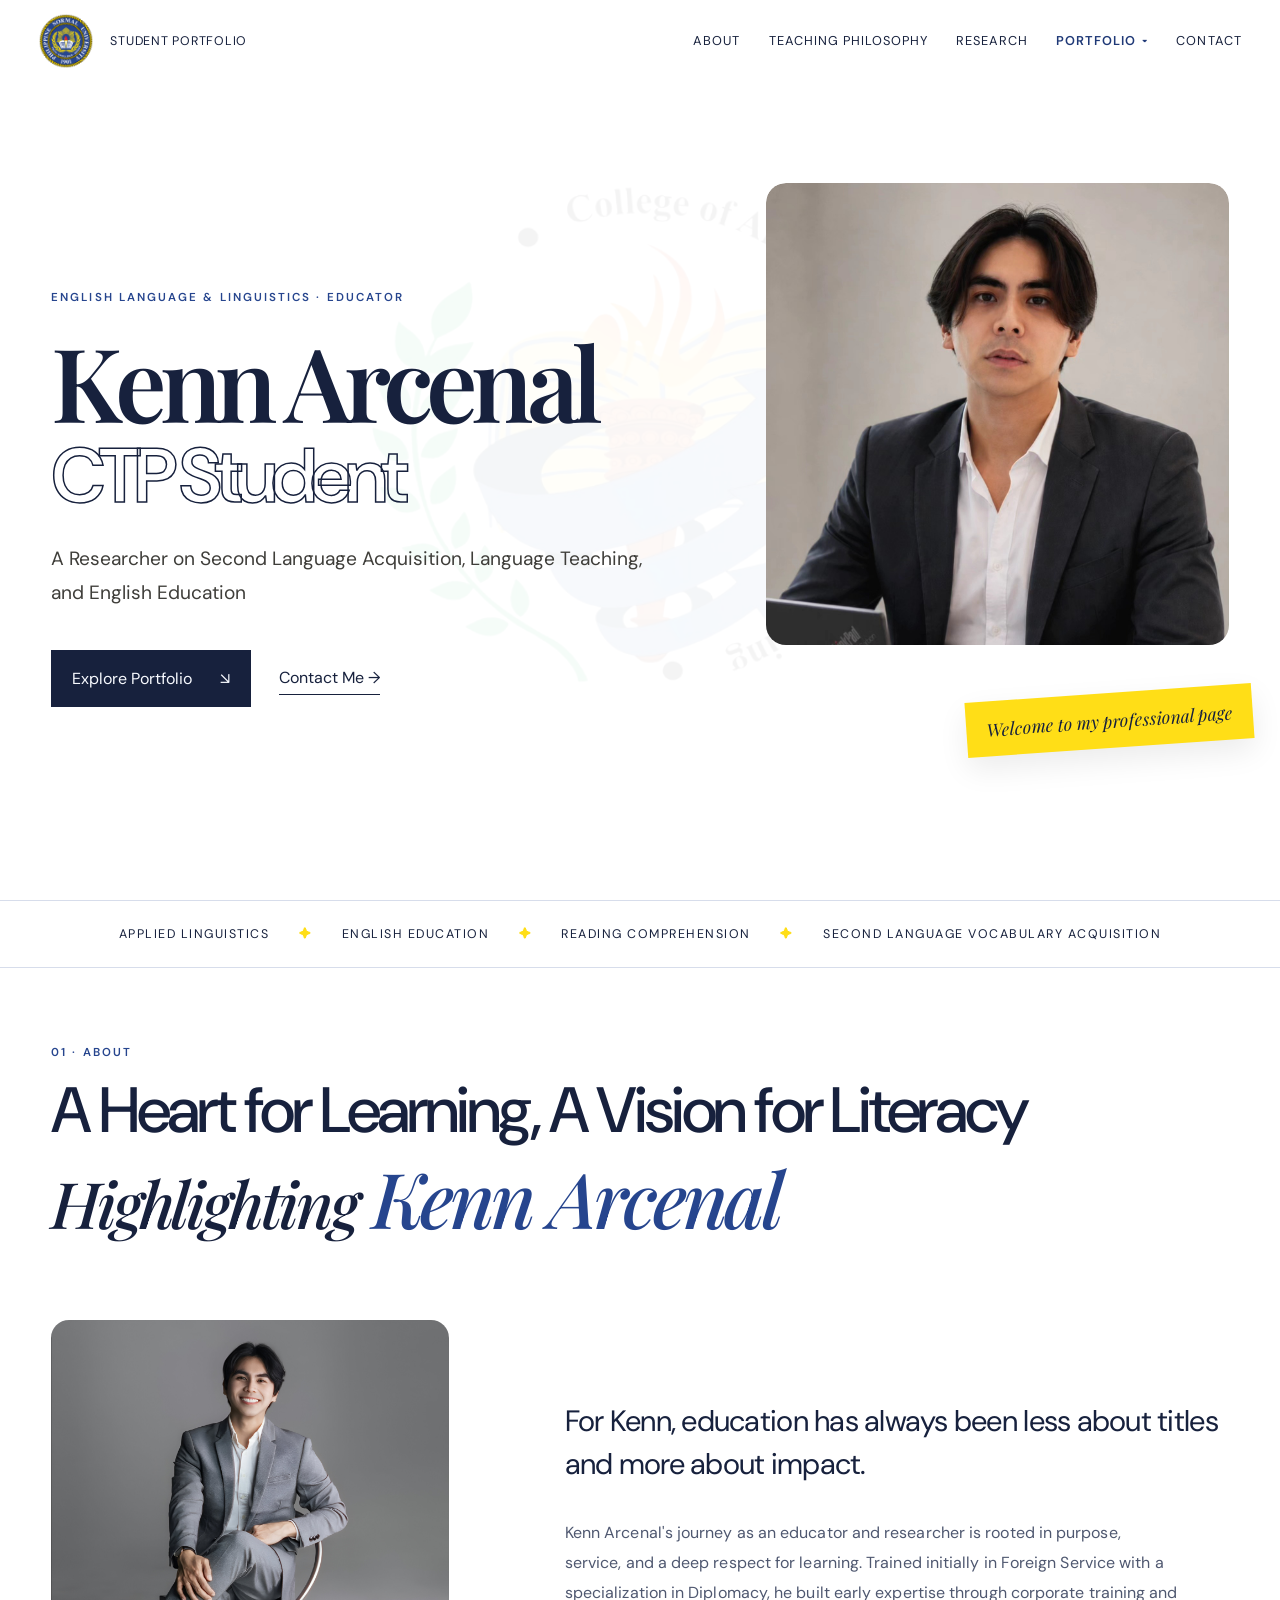
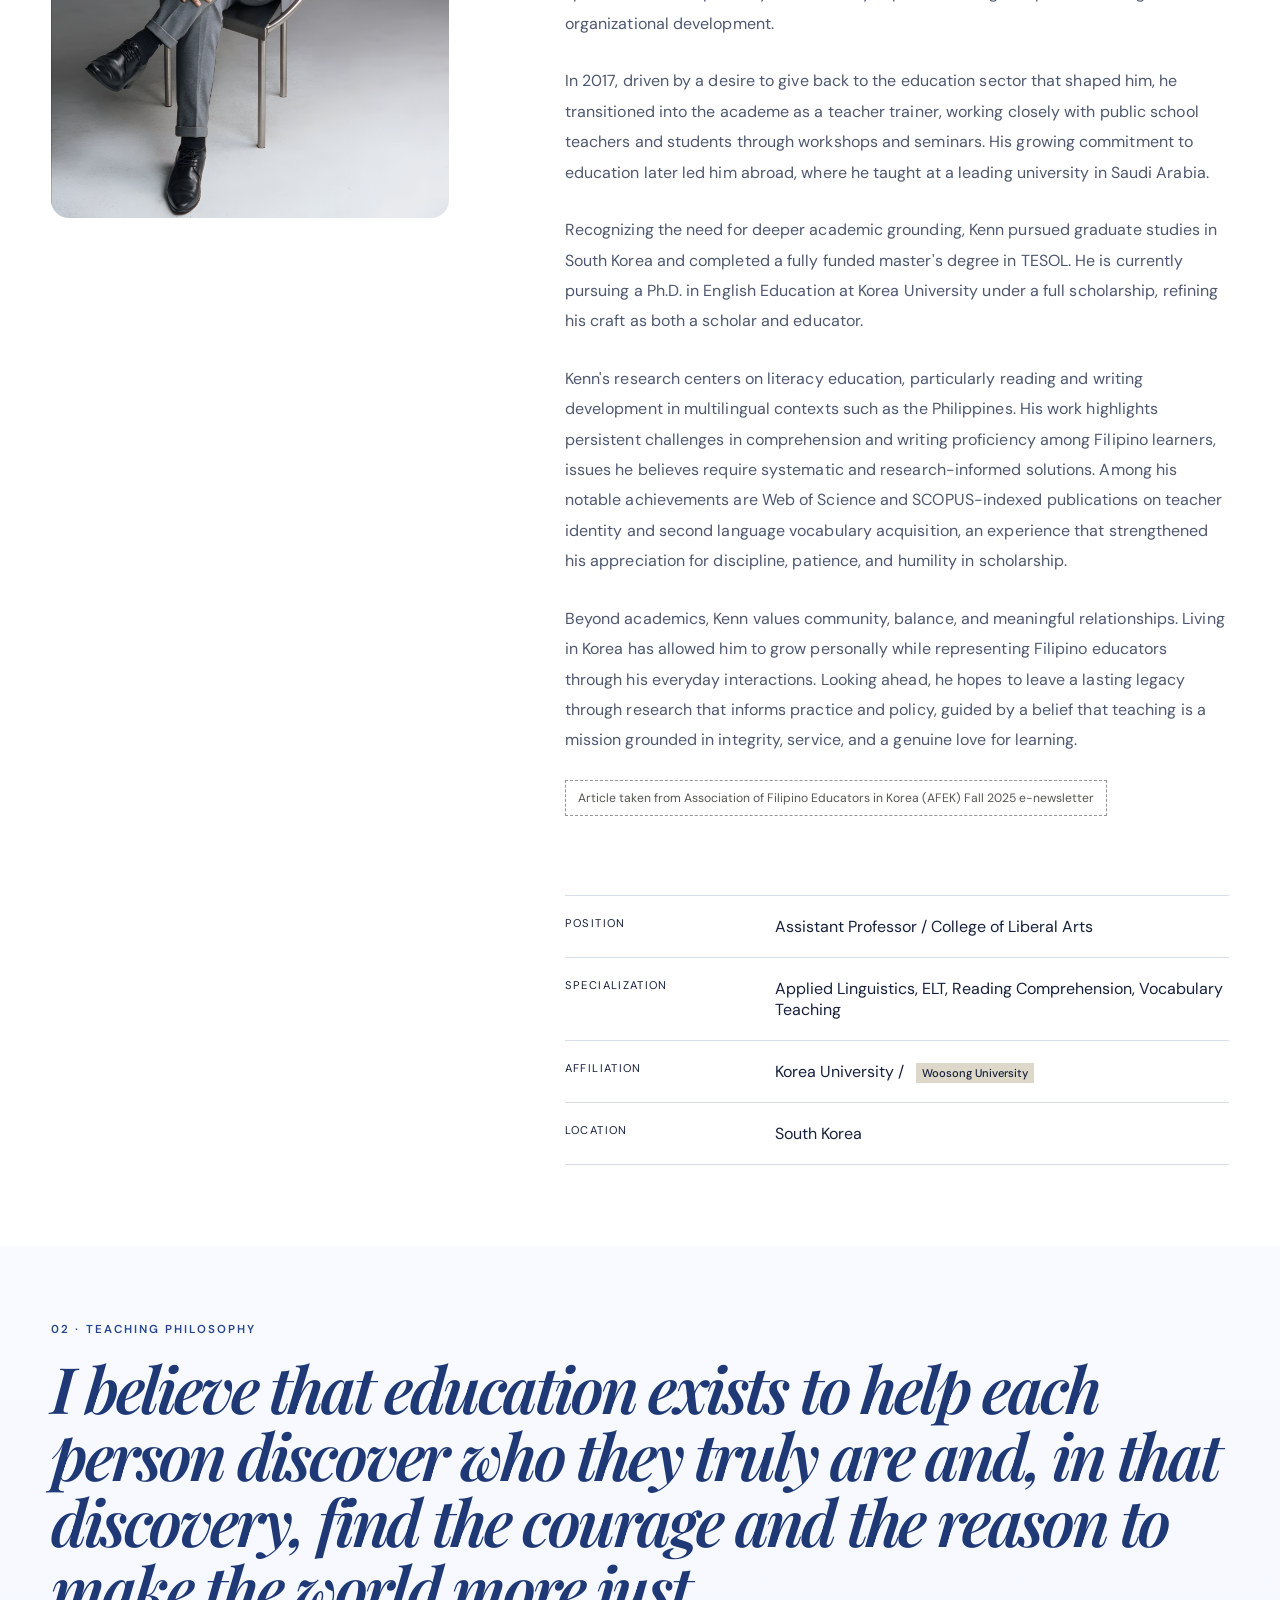
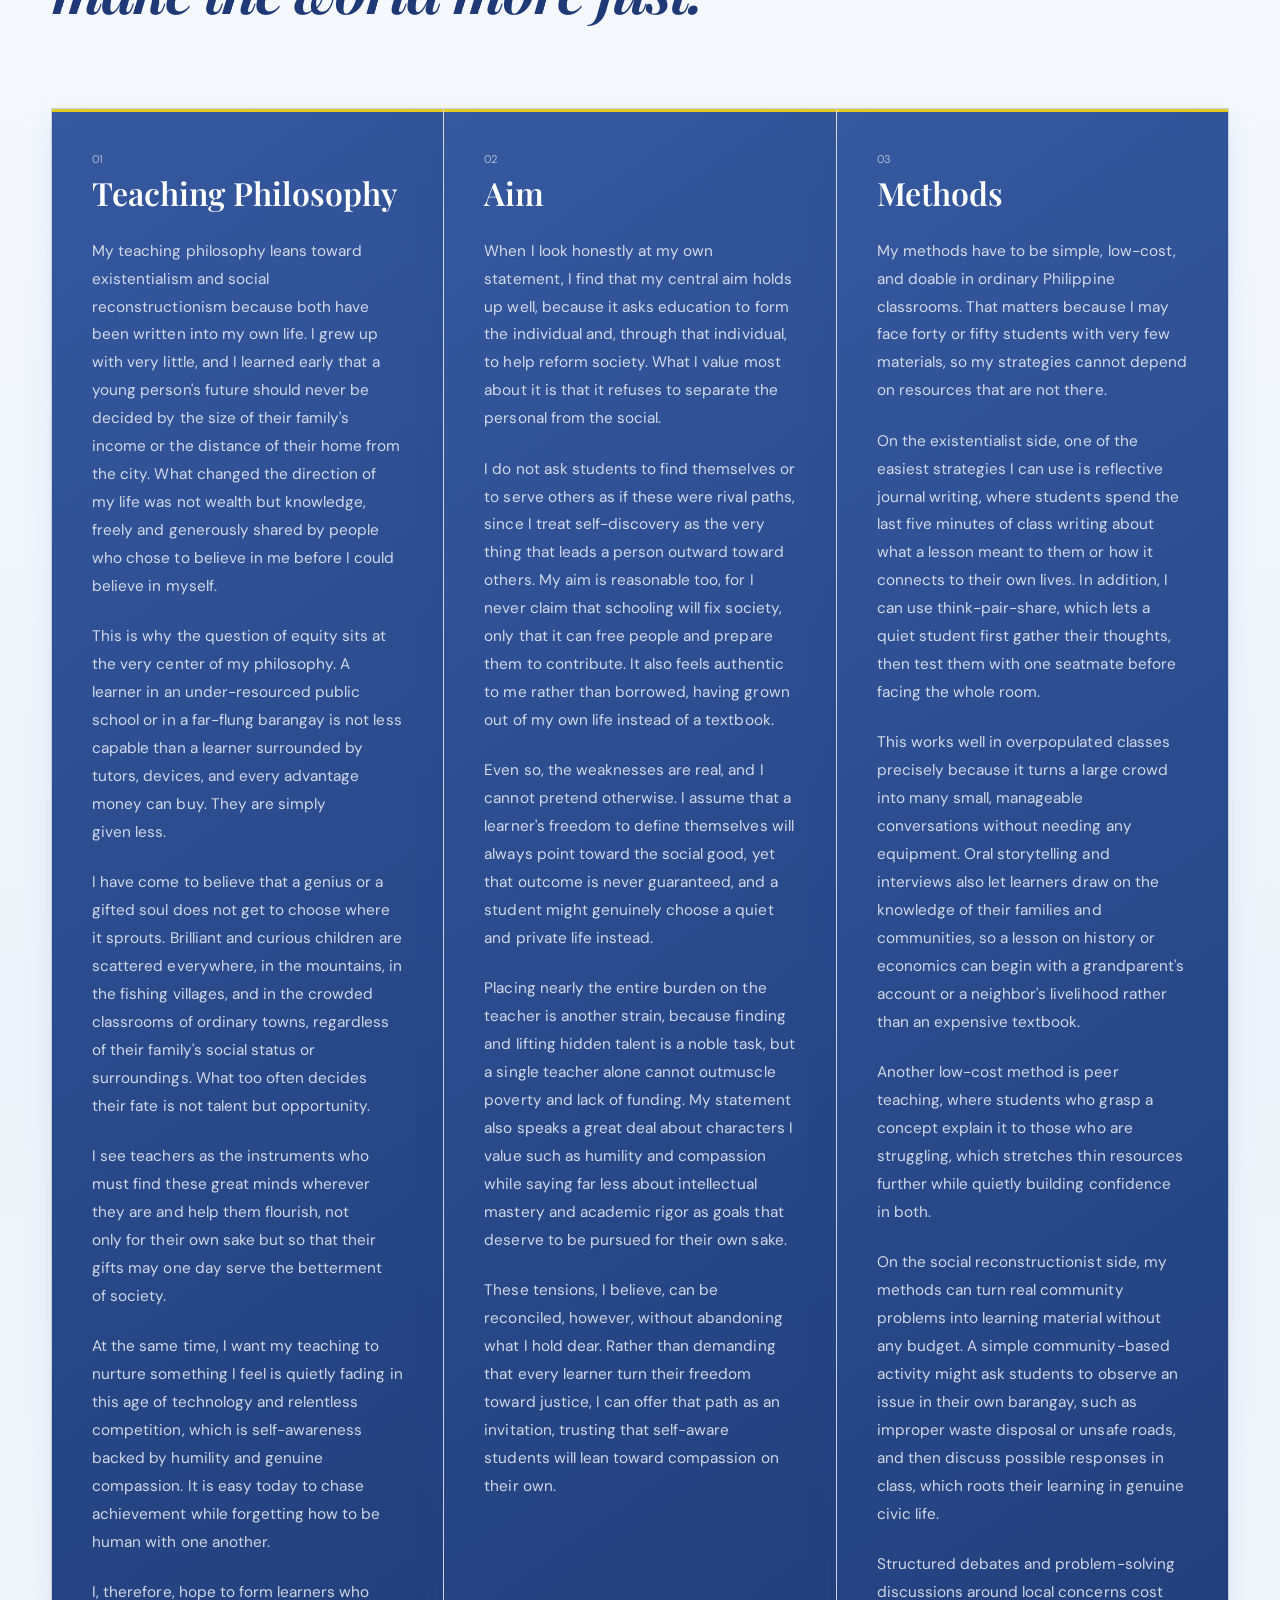
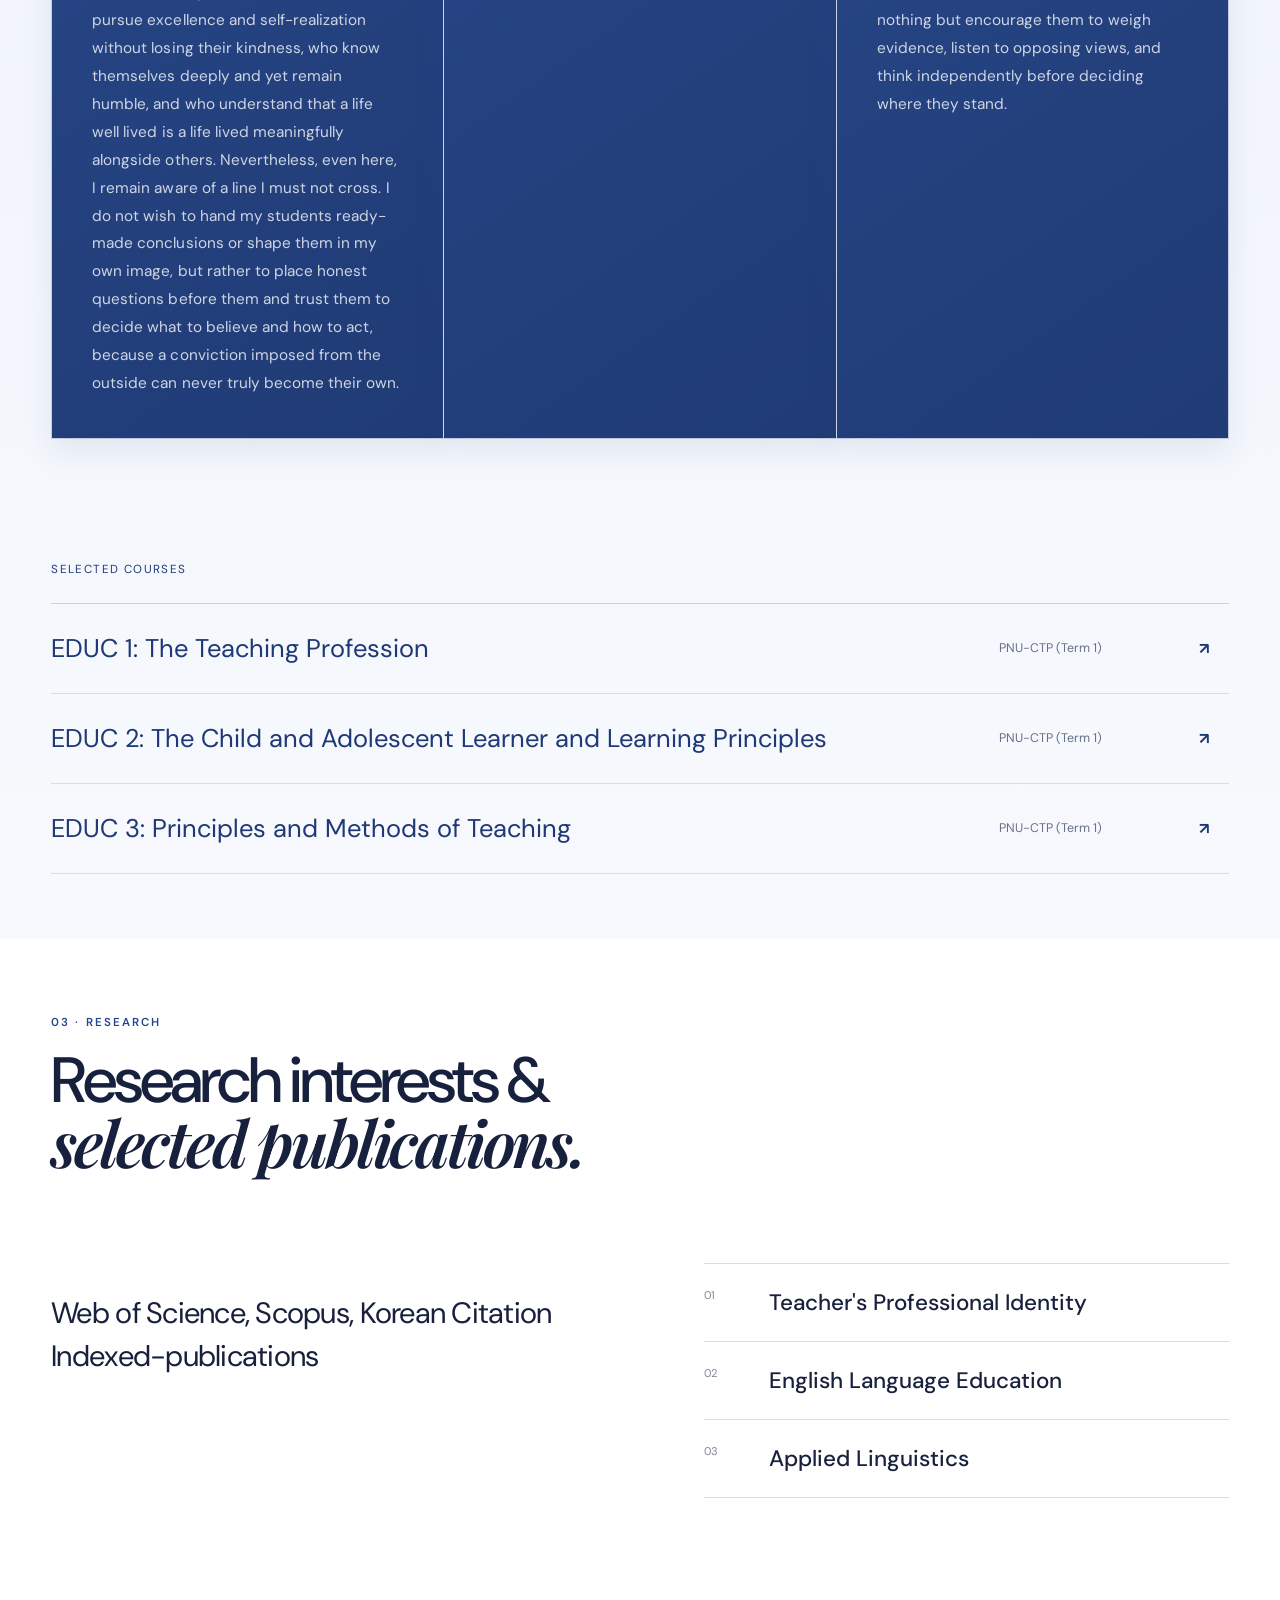
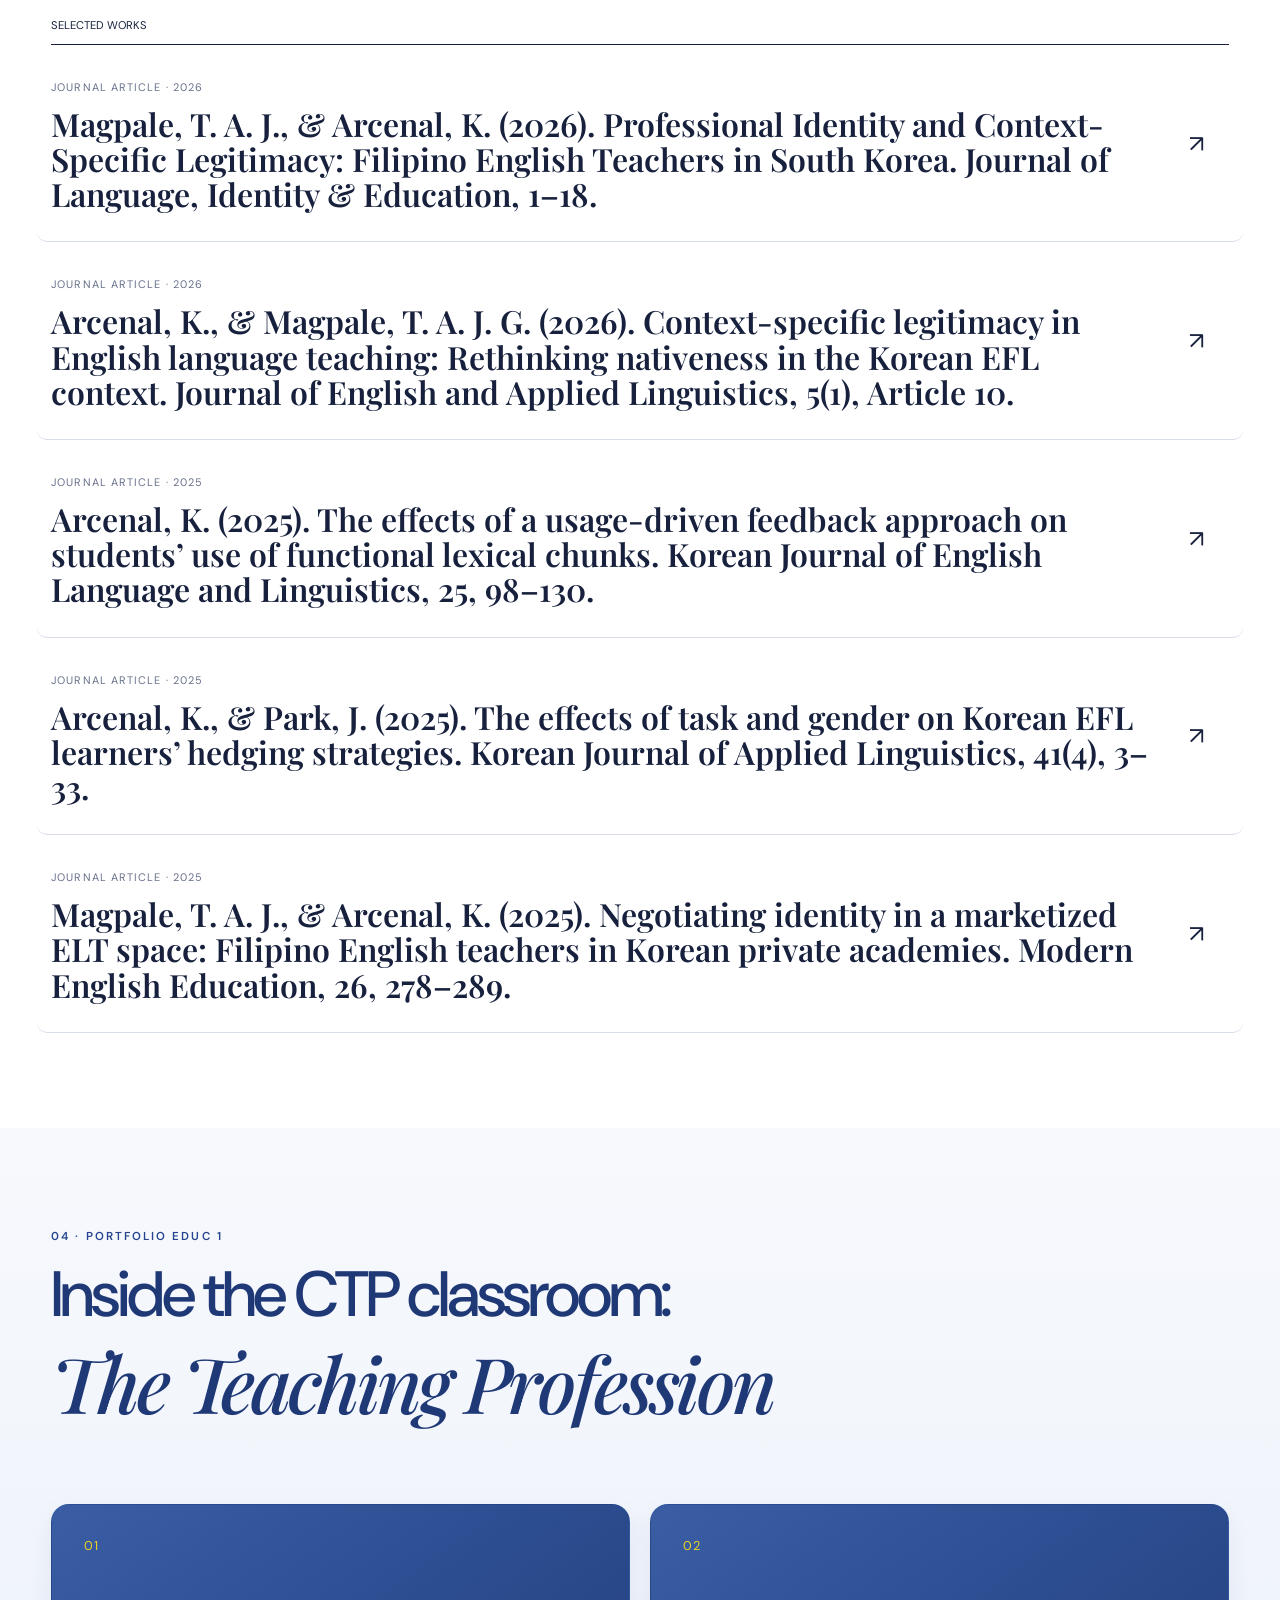
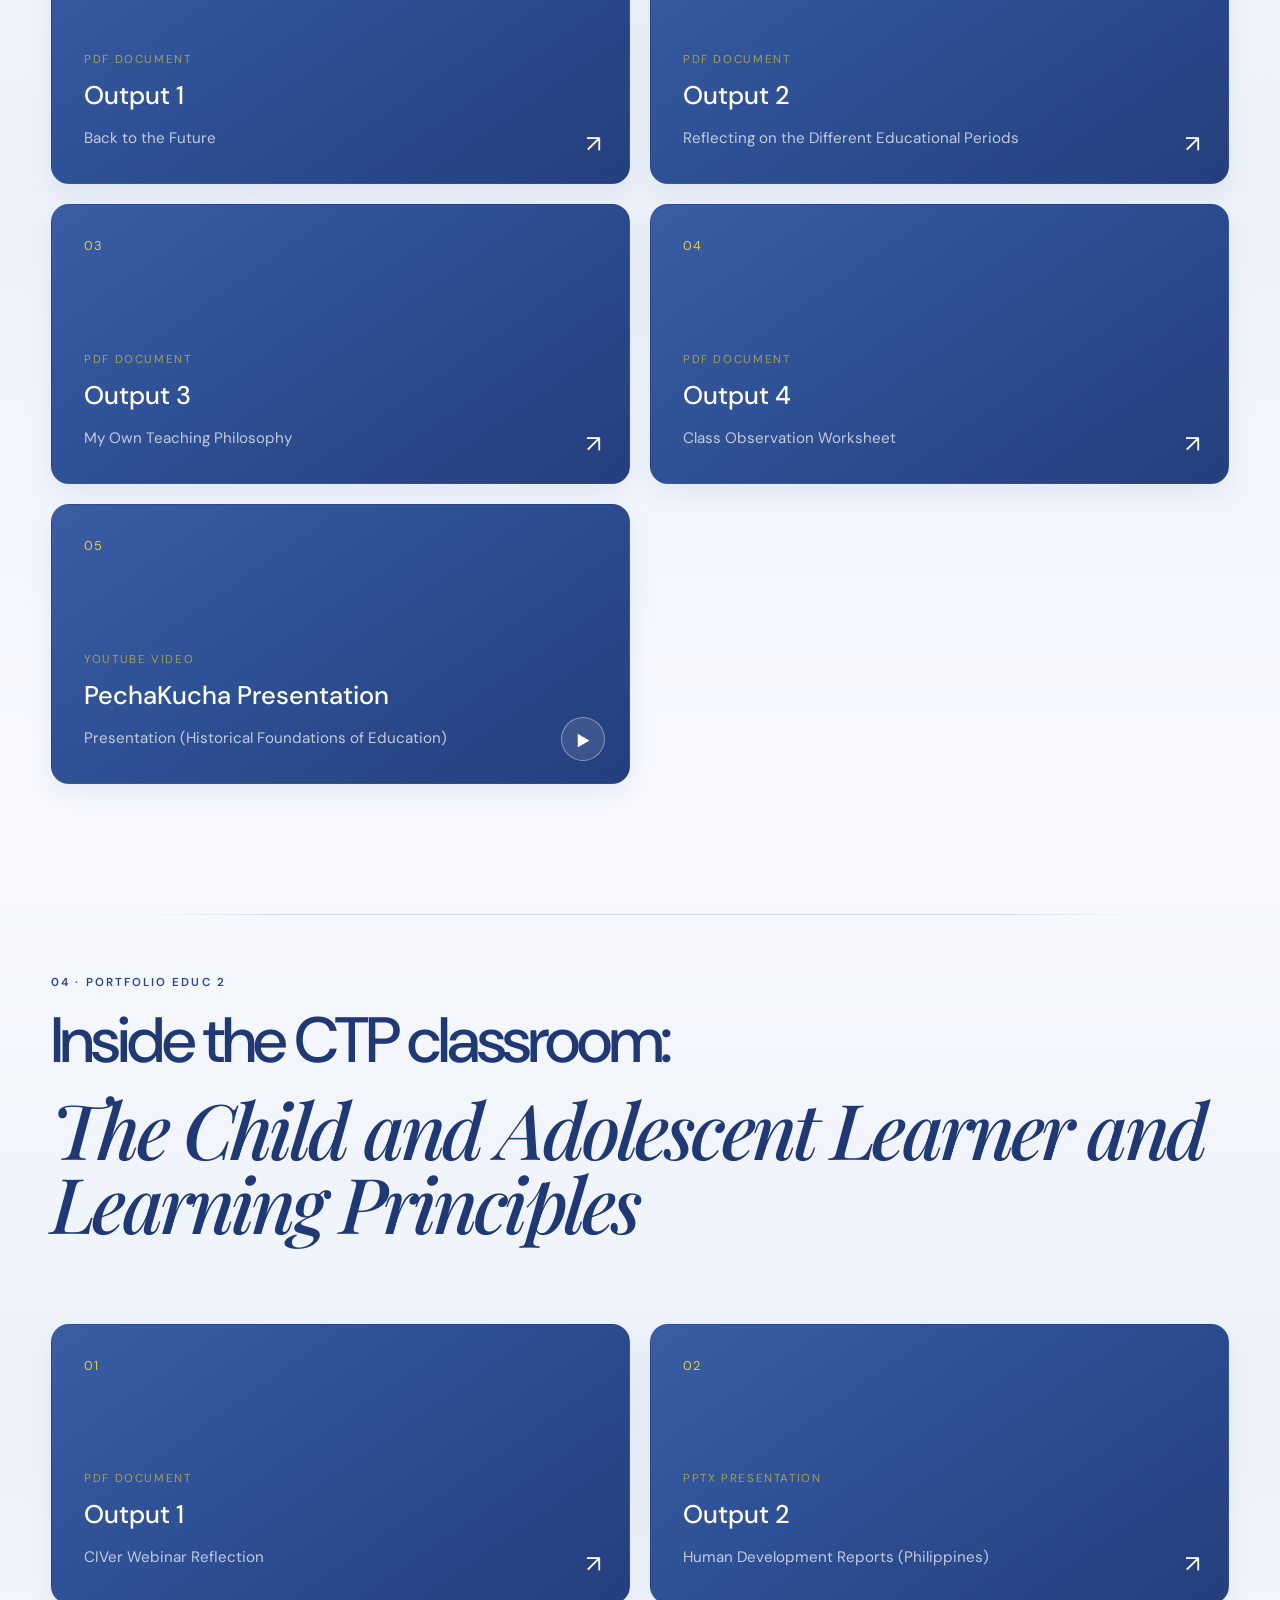
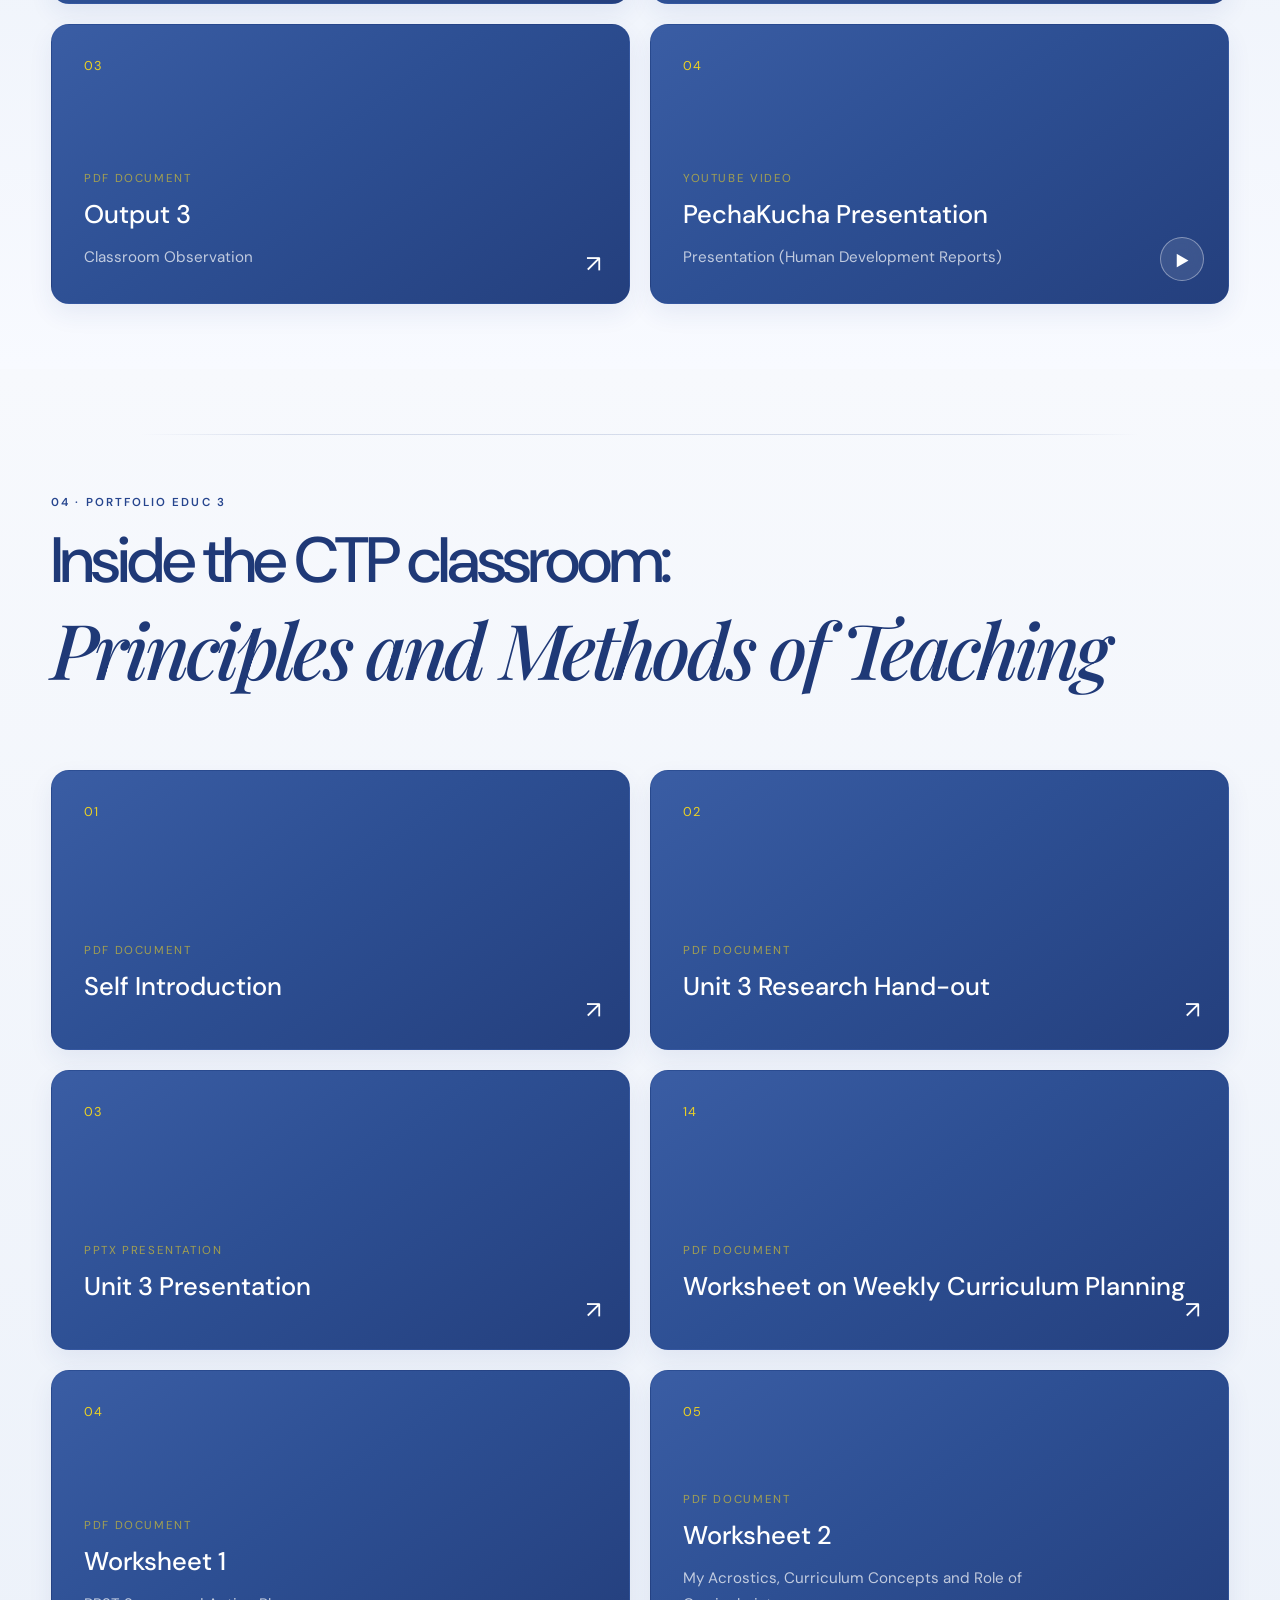
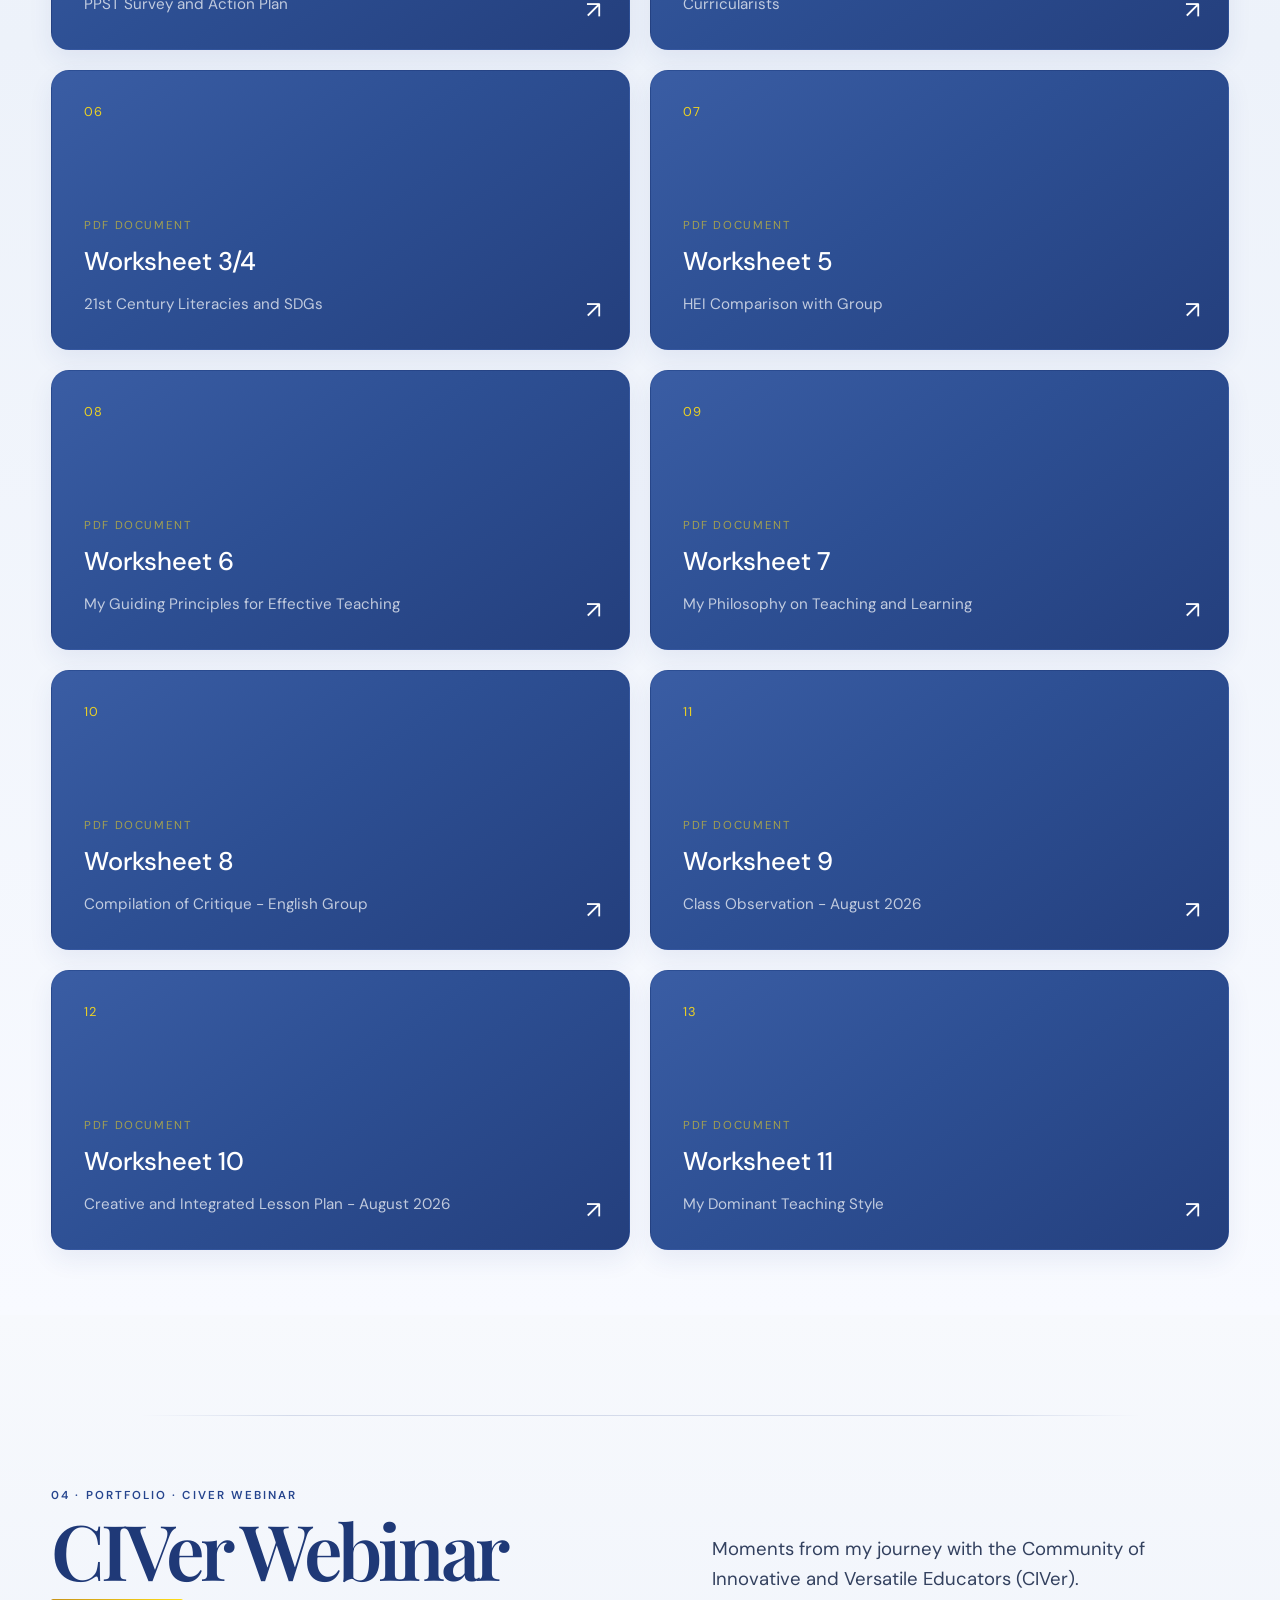
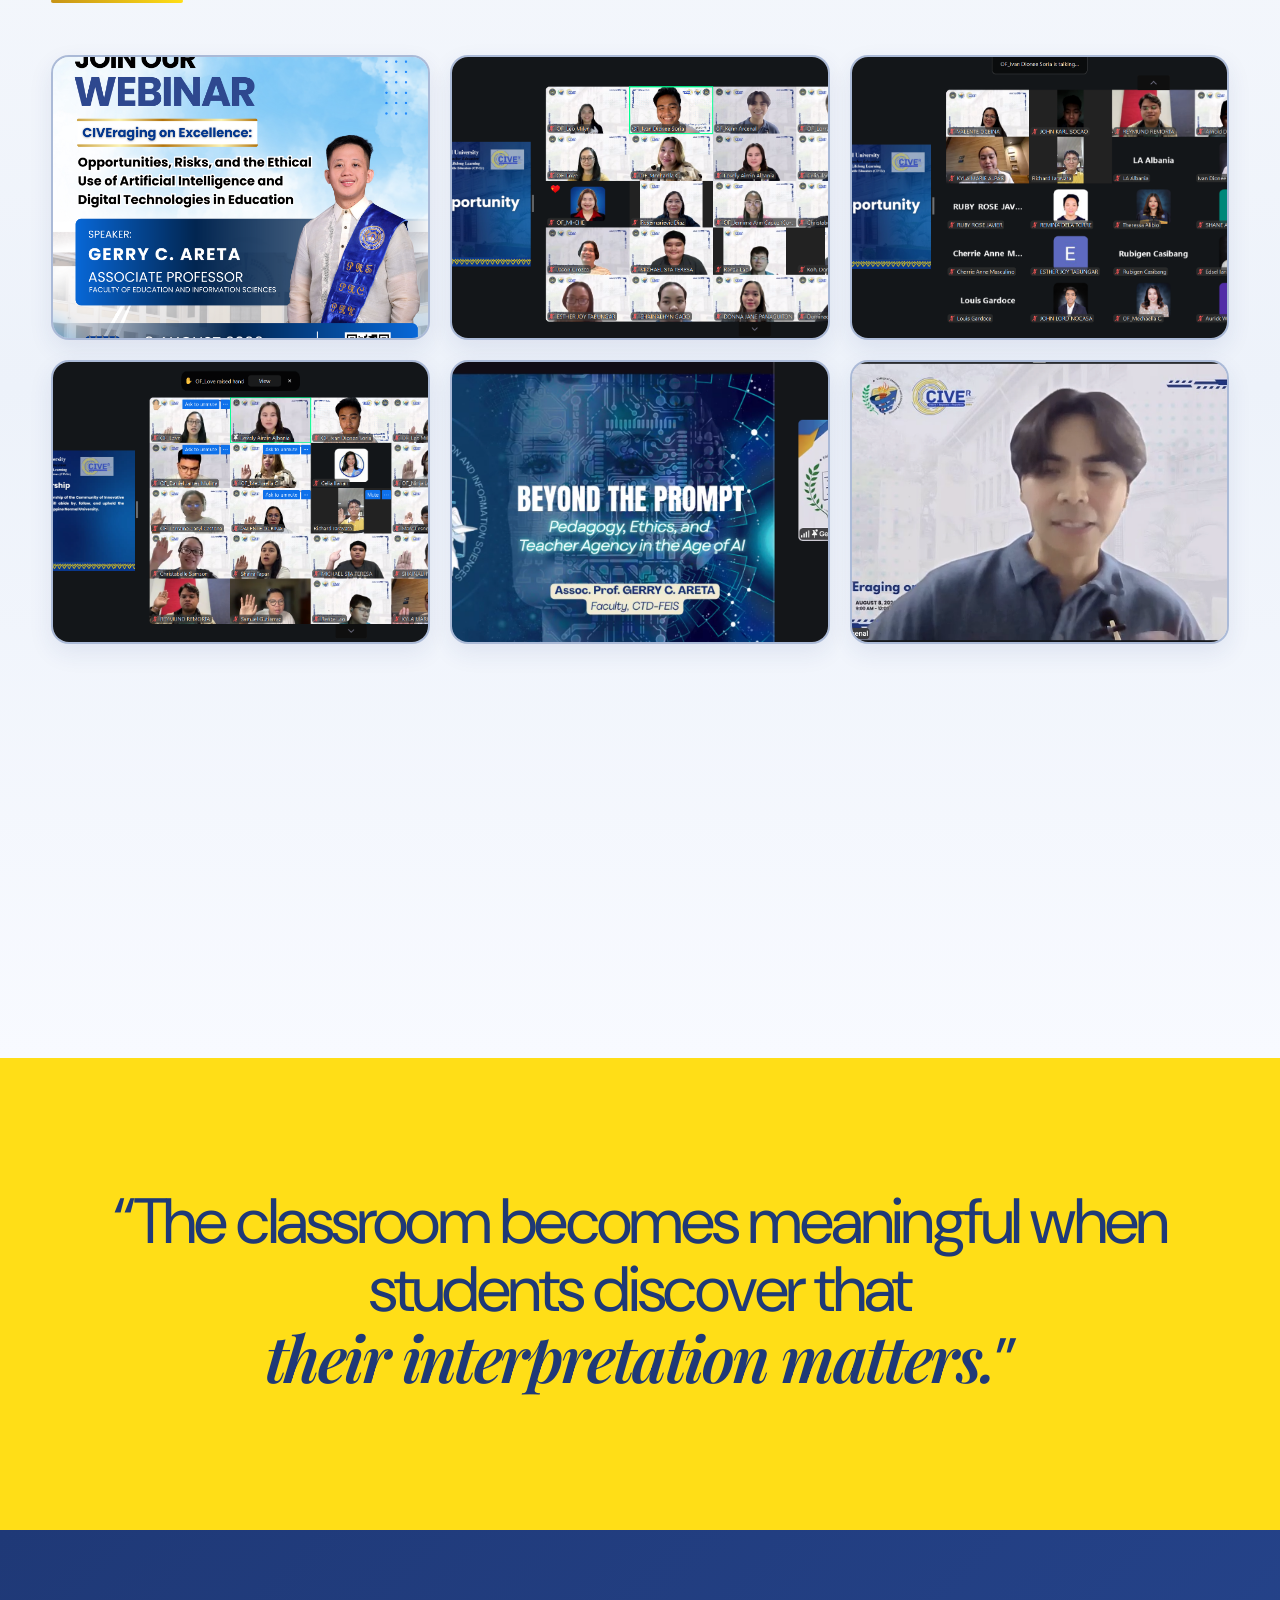
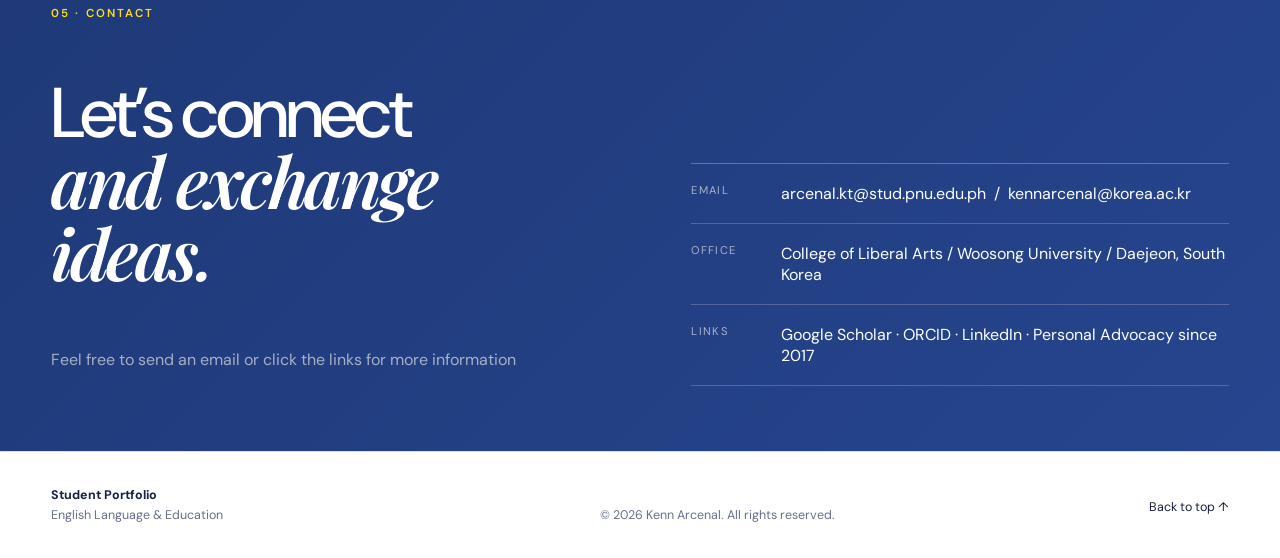
==== commit 8c8caa4d: "Add files via upload" ====
--- a/index.html
+++ b/index.html
@@ -166,7 +166,7 @@
             </div>
             <div>
               <dt>AFFILIATION</dt>
-              <dd>Korea University / Woosong University</dd>
+              <dd>Korea University /<br class="mobile-only"> <span class="mobile-nowrap">Woosong University</span></dd>
             </div>
             <div>
               <dt>LOCATION</dt>
@@ -396,13 +396,13 @@
           <span class="portfolio-arrow">↗</span>
           </a>
         <!-- 04 · YouTube: 일부공개(Unlisted) 영상도 임베드 재생 가능 -->
-        <a href="https://youtu.be/SiW7PNBY3sY" class="portfolio-pdf-card" target="_blank" rel="noopener noreferrer">
+        <a href="https://youtu.be/SiW7PNBY3sY" class="portfolio-pdf-card portfolio-video-card" target="_blank" rel="noopener noreferrer">
           <span class="portfolio-number">05</span>
 
           <div class="portfolio-card-content">
             <span class="portfolio-type">YOUTUBE VIDEO</span>
             <h3>PechaKucha Presentation</h3>
-            <p>Presentation (Historical Foundations of Education)</p>
+            <p class="video-card-subtitle">Presentation <span class="mobile-break">(Historical Foundations of Education)</span></p>
           </div>
 
           <span class="portfolio-arrow portfolio-play-icon">▶</span>
@@ -467,13 +467,13 @@
         </a>
 
         <!-- 04 · YouTube: EDUC 2 영상을 YouTube에 올린 뒤 YOUR_EDUC2_YOUTUBE_ID를 실제 영상 ID로 교체하세요. -->
-        <a href="https://youtu.be/DlLE9K7AXo0" class="portfolio-pdf-card" target="_blank" rel="noopener noreferrer">
+        <a href="https://youtu.be/DlLE9K7AXo0" class="portfolio-pdf-card portfolio-video-card" target="_blank" rel="noopener noreferrer">
           <span class="portfolio-number">04</span>
 
           <div class="portfolio-card-content">
             <span class="portfolio-type">YOUTUBE VIDEO</span>
             <h3>PechaKucha Presentation</h3>
-            <p>Presentation (Human Development Reports)</p>
+            <p class="video-card-subtitle">Presentation <span class="mobile-break">(Human Development Reports)</span></p>
           </div>
 
           <span class="portfolio-arrow portfolio-play-icon">▶</span>
--- a/style.css
+++ b/style.css
@@ -2529,3 +2529,461 @@
     right: 8px;
   }
 }
+
+/* ==========================================================
+   FINAL RESPONSIVE CONSISTENCY
+   - Use the same visual width for all Portfolio sections.
+   - CIVer follows the same 2-column desktop / 1-column mobile rhythm.
+   - Protect text from clipping/overflow across viewport sizes.
+   ========================================================== */
+
+:root {
+  --page-gutter: clamp(22px, 4vw, 64px);
+}
+
+html {
+  -webkit-text-size-adjust: 100%;
+  text-size-adjust: 100%;
+}
+
+body {
+  min-width: 320px;
+}
+
+img,
+video,
+iframe {
+  max-width: 100%;
+}
+
+/* Keep the site gutters proportional on desktop, tablet and mobile. */
+.section-pad {
+  padding-left: var(--page-gutter);
+  padding-right: var(--page-gutter);
+}
+
+/* Grid children must be allowed to shrink instead of forcing text off-screen. */
+.about-grid > *,
+.research-layout > *,
+.philosophy-grid > *,
+.portfolio-grid > *,
+.civer-gallery-heading > *,
+.civer-photo-grid > *,
+.contact > * {
+  min-width: 0;
+}
+
+/* Long copy remains visible and wraps naturally rather than clipping. */
+main :where(h1, h2, h3, h4, p, dd, dt),
+footer,
+.course-item,
+.portfolio-pdf-card {
+  overflow-wrap: break-word;
+  word-break: normal;
+}
+
+/* Email addresses and long links can wrap safely on narrow phones. */
+.email-links,
+.contact-links {
+  flex-wrap: wrap;
+  min-width: 0;
+}
+
+.email-links a,
+.contact-links a {
+  overflow-wrap: anywhere;
+}
+
+/* Portfolio sections share one identical content width. */
+.portfolio > *,
+.civer-gallery-heading,
+.civer-photo-grid {
+  width: 100%;
+  max-width: var(--max);
+  margin-left: auto;
+  margin-right: auto;
+}
+
+/* CIVer gallery: desktop 3 columns → tablet 2 columns → mobile 1 column. */
+.civer-photo-grid {
+  grid-template-columns: repeat(3, minmax(0, 1fr));
+  gap: 20px;
+}
+
+.civer-photo-tile {
+  width: 100%;
+  aspect-ratio: 4 / 3;
+}
+
+/* CIVer heading scale follows the existing Portfolio large heading scale. */
+.civer-gallery-heading h2 {
+  font-size: clamp(3rem, 6vw, 6rem);
+}
+
+/* Avoid oversized type causing clipping at intermediate widths. */
+@media (max-width: 980px) {
+  .hero h1 {
+    font-size: clamp(3.8rem, 10vw, 6.5rem);
+  }
+
+  .section-heading2 h4,
+  .civer-gallery-heading h2 {
+    font-size: clamp(2.8rem, 8vw, 5rem);
+  }
+
+  .course-item span {
+    font-size: clamp(1.15rem, 2.8vw, 1.75rem);
+  }
+
+  .civer-photo-grid {
+    grid-template-columns: repeat(2, minmax(0, 1fr));
+  }
+}
+
+@media (max-width: 650px) {
+  .section-pad {
+    padding-left: 22px;
+    padding-right: 22px;
+  }
+
+  .hero h1 {
+    font-size: clamp(3.15rem, 16vw, 4.9rem);
+    line-height: 0.88;
+  }
+
+  .outline-text {
+    font-size: clamp(2.25rem, 12vw, 3.7rem);
+  }
+
+  .section-heading h2 {
+    font-size: clamp(2.35rem, 11vw, 3.8rem);
+  }
+
+  .section-heading2 h4,
+  .civer-gallery-heading h2 {
+    font-size: clamp(2.6rem, 12vw, 4.2rem);
+    line-height: 0.98;
+  }
+
+  .civer-gallery-lead,
+  .hero-lead,
+  .large-body {
+    max-width: 100%;
+  }
+
+  .portfolio-grid,
+  .civer-photo-grid {
+    grid-template-columns: 1fr;
+    gap: 18px;
+  }
+
+  .portfolio-pdf-card {
+    min-height: 240px;
+    padding: 26px;
+  }
+
+  .course-item {
+    gap: 12px;
+  }
+
+  .course-item span {
+    font-size: clamp(1.05rem, 5.4vw, 1.45rem);
+    line-height: 1.35;
+  }
+
+  .contact-row {
+    grid-template-columns: 1fr;
+    gap: 8px;
+  }
+
+  .email-links,
+  .contact-links {
+    width: 100%;
+    gap: 6px 8px;
+  }
+
+  .civer-photo-overlay {
+    padding: 34px 14px 14px;
+  }
+}
+
+/* Very small phones: preserve layout without hiding text. */
+@media (max-width: 390px) {
+  .section-pad {
+    padding-left: 18px;
+    padding-right: 18px;
+  }
+
+  .hero h1 {
+    font-size: clamp(2.8rem, 15vw, 3.8rem);
+  }
+
+  .section-heading h2 {
+    font-size: clamp(2.15rem, 10.5vw, 3.2rem);
+  }
+
+  .section-heading2 h4,
+  .civer-gallery-heading h2 {
+    font-size: clamp(2.35rem, 11vw, 3.5rem);
+  }
+
+  .portfolio-pdf-card {
+    padding: 22px;
+  }
+
+  .portfolio-pdf-card h3 {
+    font-size: 1.35rem;
+  }
+}
+
+/* ==========================================================
+   MOBILE / TABLET NAVIGATION + CONTENT SAFETY FIXES
+   2026-08-30
+   ========================================================== */
+.mobile-only {
+  display: none;
+}
+
+/* Tablet and mobile navigation is a real overlay panel.
+   Closed navigation is fully hidden, so Portfolio / Contact cannot
+   float over the page while scrolling. */
+@media (max-width: 980px) {
+  .site-header {
+    z-index: 1900;
+  }
+
+  .menu-toggle {
+    position: relative;
+    z-index: 2002;
+    flex: 0 0 auto;
+  }
+
+  .main-nav {
+    position: fixed;
+    inset: 0;
+    z-index: 2000;
+    width: 100%;
+    height: 100%;
+    min-height: 100%;
+    padding: 96px clamp(22px, 6vw, 56px) 42px;
+    display: flex;
+    flex-direction: column;
+    justify-content: flex-start;
+    align-items: stretch;
+    gap: 8px;
+    overflow-y: auto;
+    overscroll-behavior: contain;
+    background:
+      linear-gradient(180deg, rgba(248,250,255,.99), rgba(238,243,251,.99));
+    font-size: 1.05rem;
+    letter-spacing: .055em;
+    transform: translateY(-10px);
+    opacity: 0;
+    visibility: hidden;
+    pointer-events: none;
+    transition:
+      opacity .28s ease,
+      transform .32s cubic-bezier(.2,.65,.3,1),
+      visibility .28s ease;
+  }
+
+  .main-nav.open {
+    transform: none;
+    opacity: 1;
+    visibility: visible;
+    pointer-events: auto;
+  }
+
+  .main-nav > a,
+  .main-nav > .portfolio-dropdown {
+    width: min(100%, 560px);
+    margin-left: auto;
+    margin-right: auto;
+  }
+
+  .main-nav > a {
+    display: flex;
+    align-items: center;
+    min-height: 54px;
+    padding: 12px 18px;
+    border: 1px solid rgba(38,69,142,.11);
+    border-radius: 14px;
+    background: rgba(255,255,255,.72);
+    color: var(--blue-deep);
+    font-weight: 600;
+  }
+
+  .main-nav > a::after {
+    display: none;
+  }
+
+  .main-nav > a:hover,
+  .main-nav > a.active {
+    background: rgba(38,69,142,.075);
+  }
+
+  .portfolio-dropdown {
+    display: block;
+    align-items: initial;
+    padding: 8px;
+    border: 1px solid rgba(38,69,142,.13);
+    border-radius: 18px;
+    background: rgba(255,255,255,.78);
+  }
+
+  .portfolio-main-link {
+    display: flex;
+    width: 100%;
+    height: auto;
+    padding: 10px 10px 8px;
+    color: var(--muted);
+    font-size: .72rem;
+    font-weight: 700;
+    letter-spacing: .14em;
+    text-transform: uppercase;
+    cursor: default;
+  }
+
+  .portfolio-main-link .dropdown-arrow {
+    display: none;
+  }
+
+  .portfolio-dropdown-menu,
+  .portfolio-dropdown:hover .portfolio-dropdown-menu {
+    position: static;
+    top: auto;
+    left: auto;
+    width: 100%;
+    min-width: 0;
+    padding: 4px 2px 2px;
+    display: grid;
+    grid-template-columns: repeat(2, minmax(0, 1fr));
+    gap: 7px;
+    opacity: 1;
+    visibility: visible;
+    transform: none;
+    background: transparent;
+    border: 0;
+    border-radius: 0;
+    box-shadow: none;
+    backdrop-filter: none;
+    -webkit-backdrop-filter: none;
+  }
+
+  .portfolio-dropdown-menu a,
+  .portfolio-dropdown-menu a.active,
+  .portfolio-dropdown-menu a.active:hover,
+  .portfolio-dropdown-menu a:not(.active):hover {
+    width: 100%;
+    min-width: 0;
+    min-height: 46px;
+    height: auto;
+    padding: 10px 12px;
+    display: flex;
+    align-items: center;
+    justify-content: center;
+    border-radius: 11px;
+    background: rgba(38,69,142,.055);
+    color: var(--blue-deep);
+    font-size: .82rem;
+    font-weight: 600;
+    line-height: 1.25;
+    text-align: center;
+    opacity: 1;
+    overflow-wrap: anywhere;
+  }
+
+  .portfolio-dropdown-menu a.active {
+    background: rgba(38,69,142,.12);
+  }
+
+  .portfolio-dropdown-menu a::after,
+  .portfolio-dropdown-menu a.active::after {
+    display: none;
+  }
+}
+
+@media (max-width: 650px) {
+  /* About heading: stack the two title lines so Kenn Arcenal never clips. */
+  .about .section-heading2 {
+    display: block;
+    width: 100%;
+  }
+
+  .about .section-heading2 h2 {
+    margin-bottom: 10px;
+  }
+
+  .about .section-heading2 h4 {
+    max-width: 100%;
+    margin-top: 0;
+    font-size: clamp(2.1rem, 10.4vw, 3.25rem);
+    line-height: 1.02;
+    letter-spacing: -.045em;
+    white-space: nowrap;
+  }
+
+  /* Profile list gets more room for values on narrow phones. */
+  .profile-list > div {
+    grid-template-columns: 96px minmax(0, 1fr);
+    gap: 14px;
+  }
+
+  .mobile-only {
+    display: block;
+  }
+
+  .mobile-nowrap {
+    white-space: nowrap;
+  }
+
+  /* EDUC 1 / 2 video cards: keep subtitles away from the play button. */
+  .portfolio-video-card {
+    min-height: 250px;
+  }
+
+  .portfolio-video-card .portfolio-card-content {
+    min-width: 0;
+    padding-right: 56px;
+    padding-bottom: 22px;
+  }
+
+  .portfolio-video-card .video-card-subtitle {
+    max-width: 100%;
+    line-height: 1.55;
+  }
+
+  .portfolio-video-card .mobile-break {
+    display: block;
+  }
+
+  .portfolio-video-card .portfolio-play-icon {
+    right: 20px;
+    bottom: 20px;
+  }
+
+  /* Mobile menu: one clear item per row for reliable tapping. */
+  .main-nav {
+    padding: 86px 18px 34px;
+  }
+
+  .portfolio-dropdown-menu,
+  .portfolio-dropdown:hover .portfolio-dropdown-menu {
+    grid-template-columns: 1fr;
+  }
+
+  .main-nav > a {
+    min-height: 50px;
+  }
+}
+
+@media (max-width: 390px) {
+  .about .section-heading2 h4 {
+    font-size: clamp(1.95rem, 9.8vw, 2.55rem);
+  }
+
+  .profile-list > div {
+    grid-template-columns: 88px minmax(0, 1fr);
+    gap: 12px;
+  }
+}
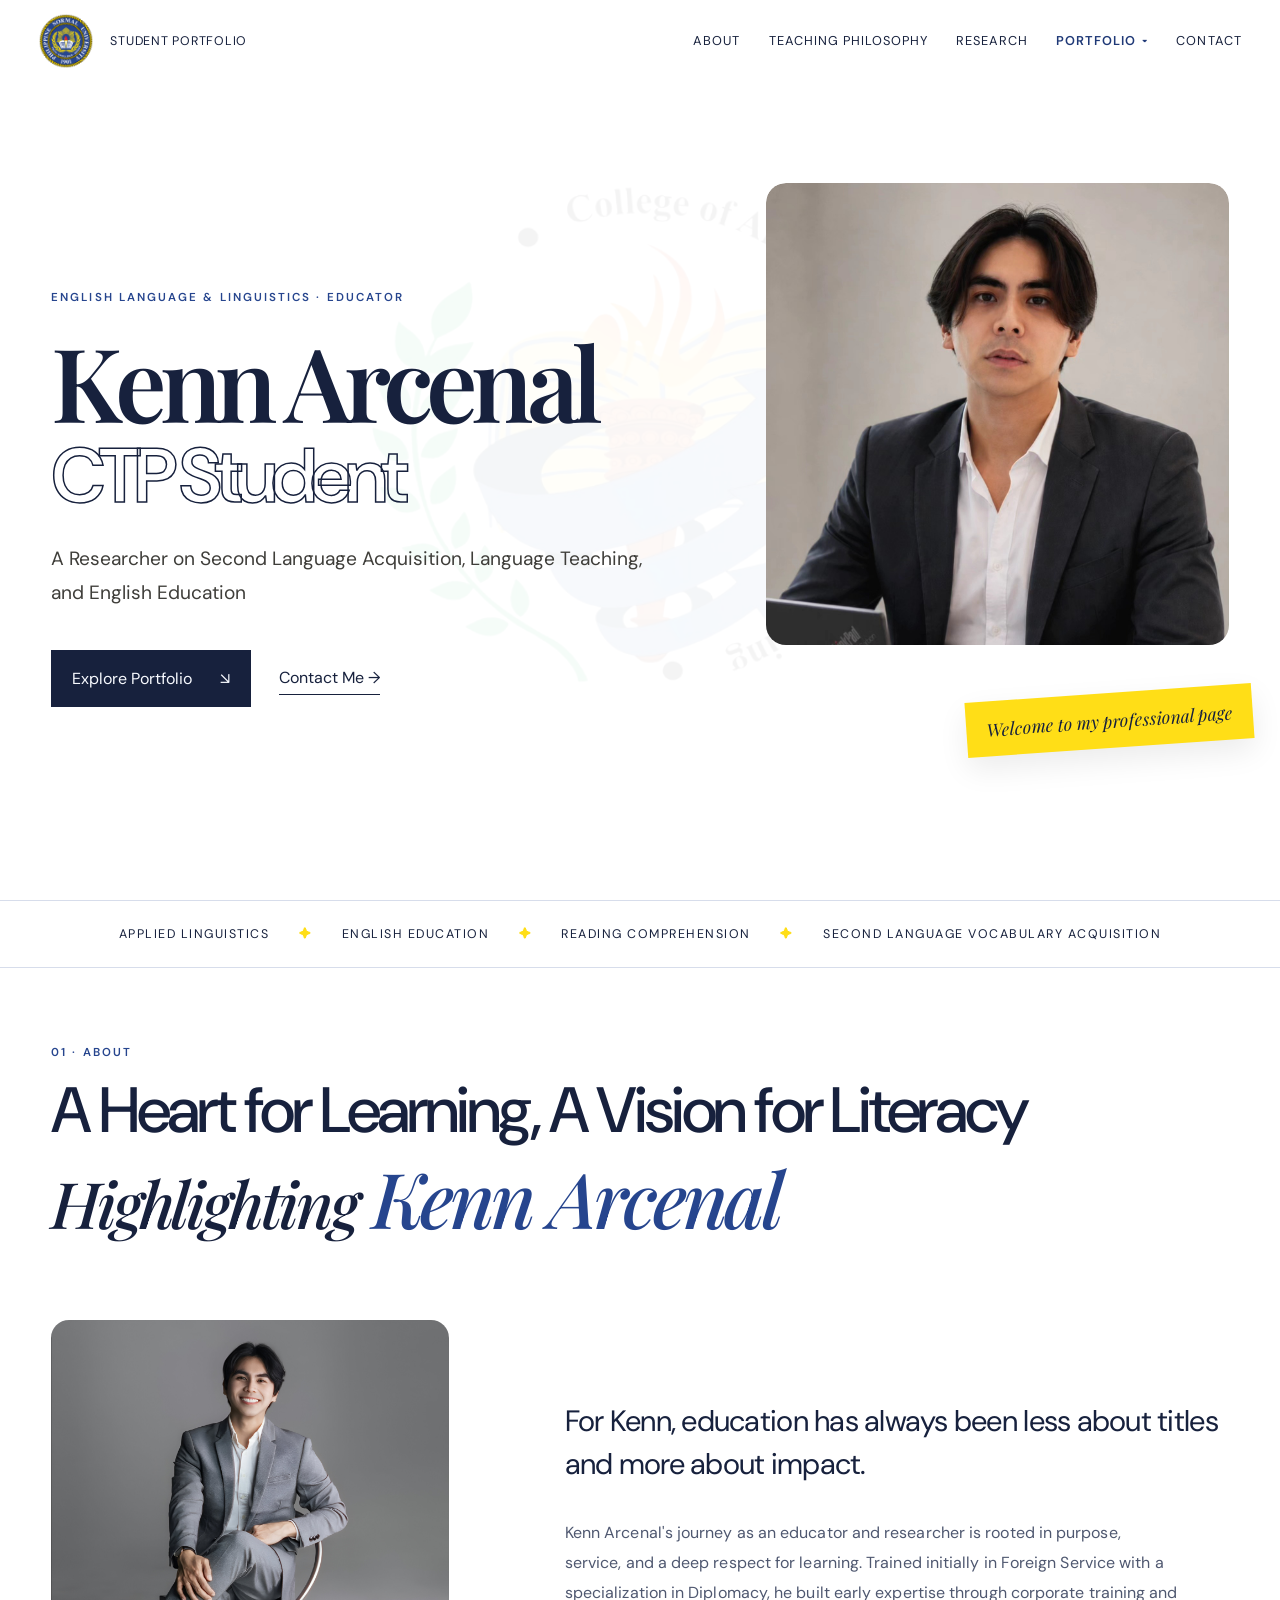
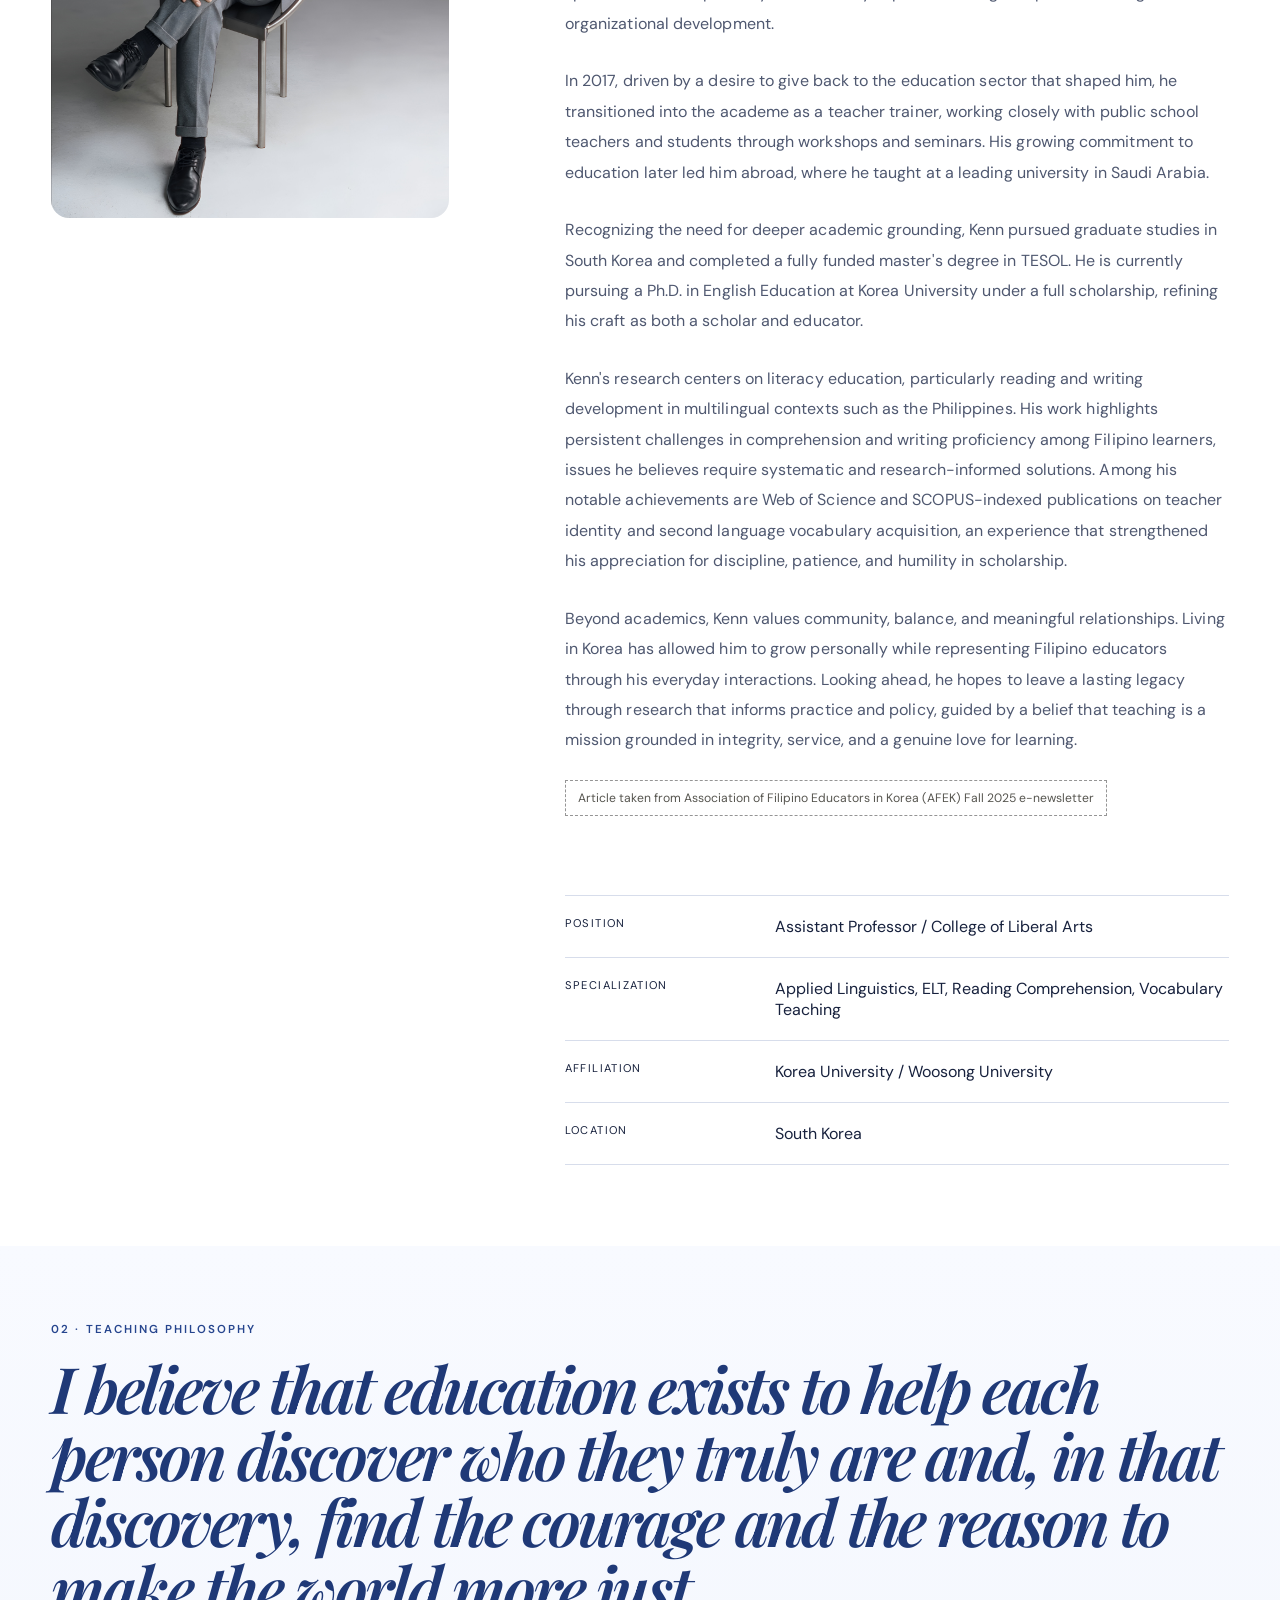
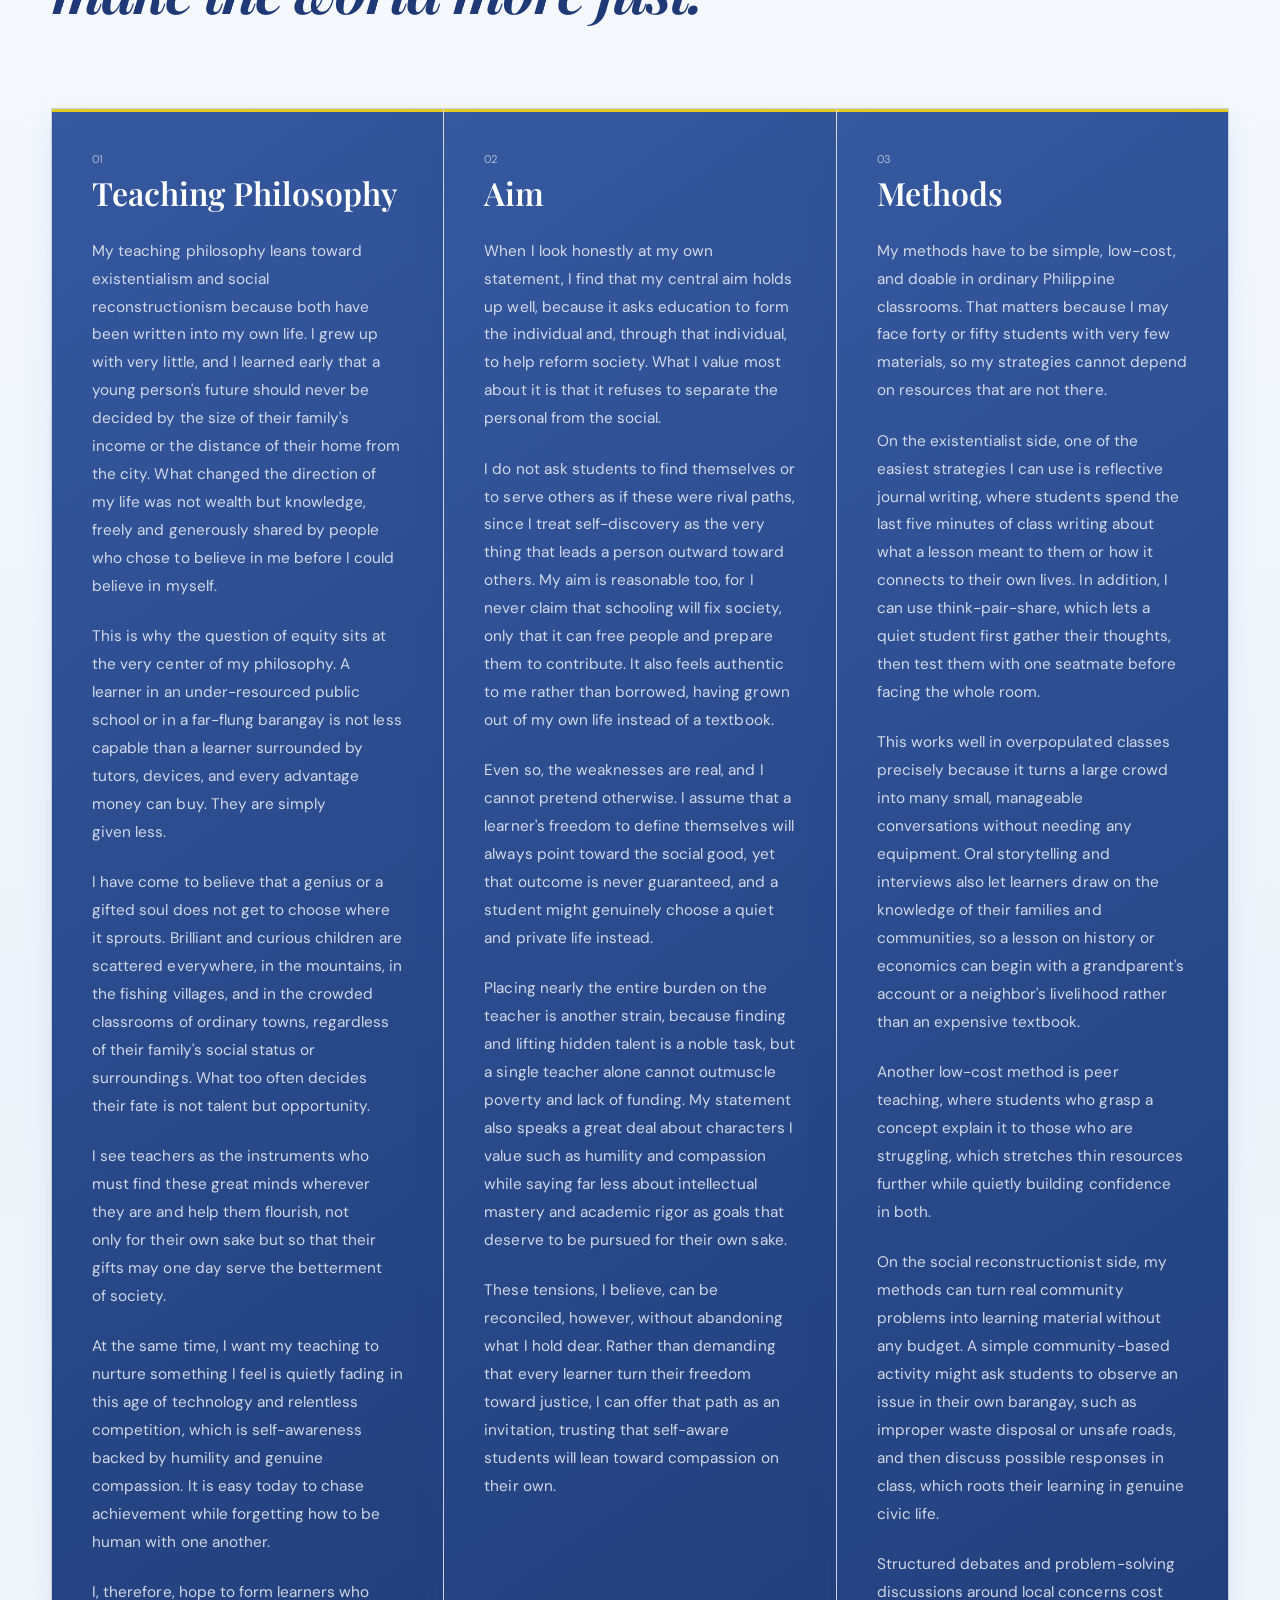
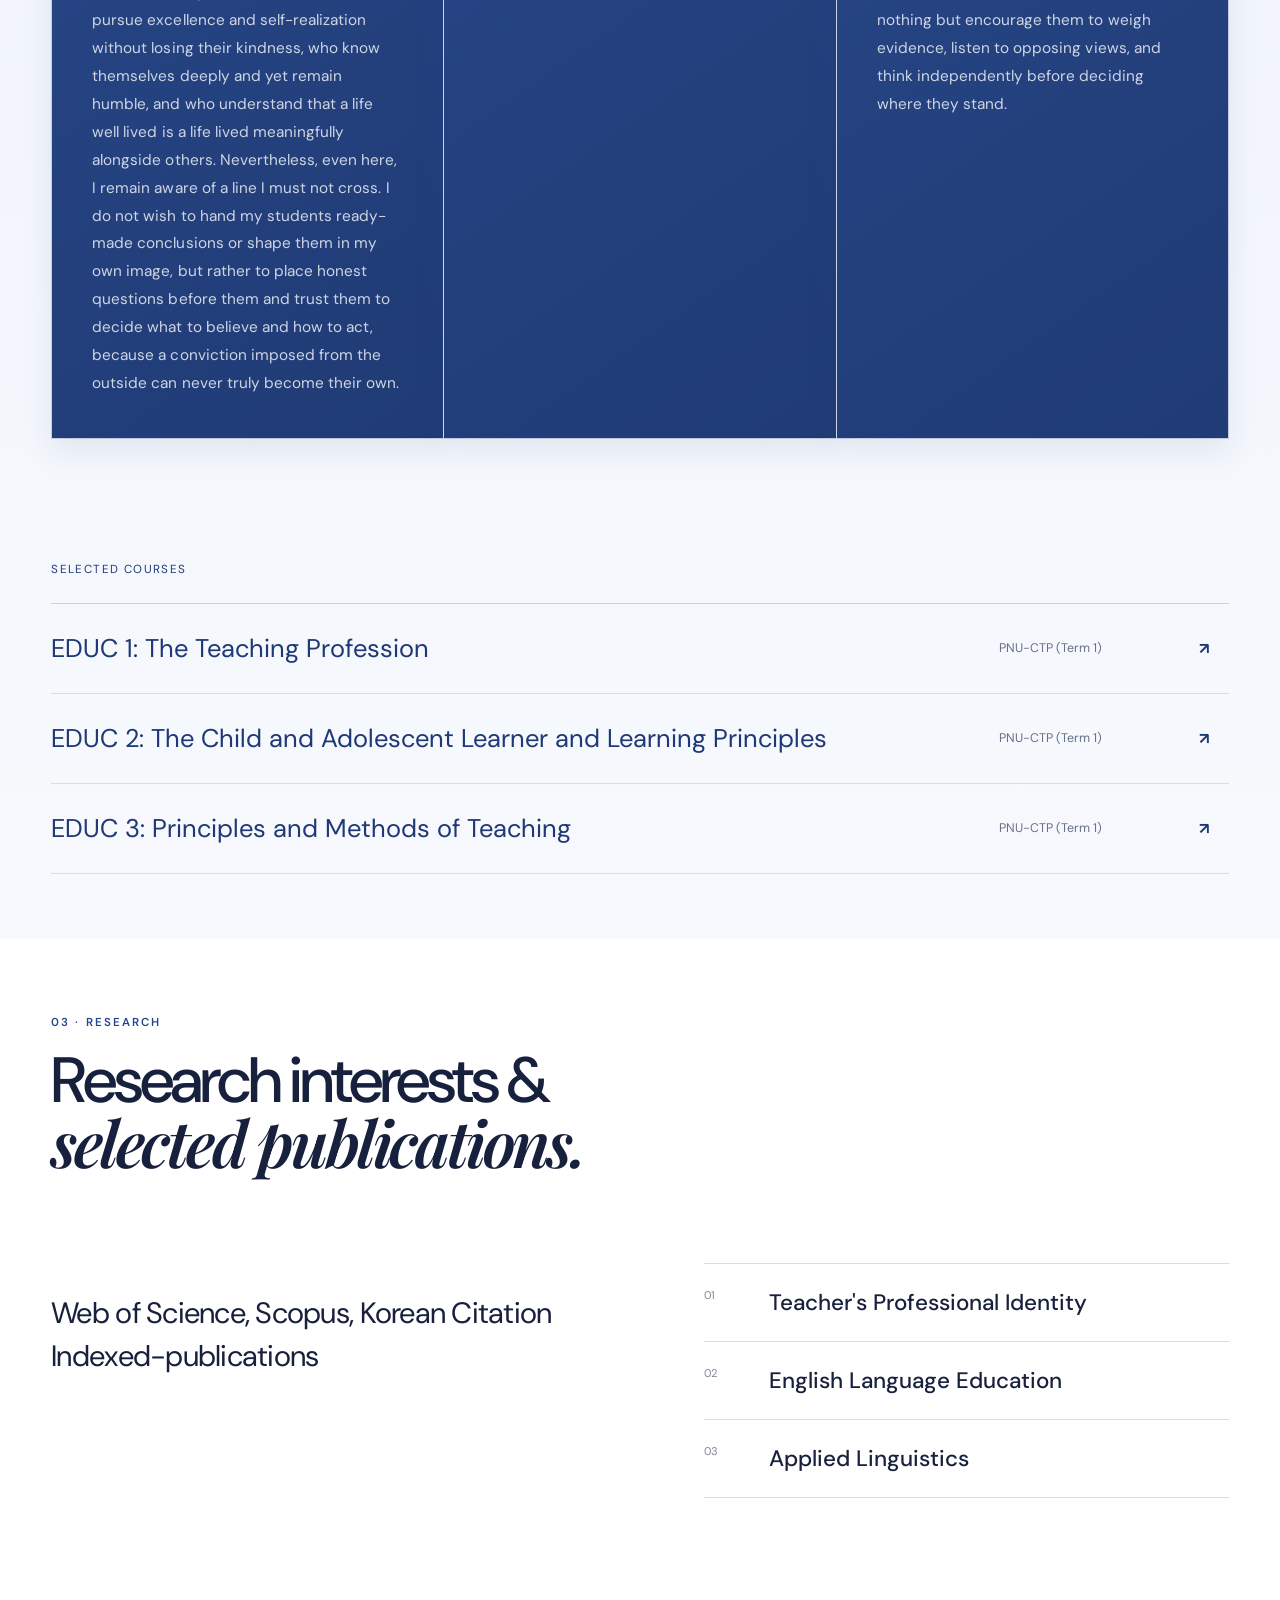
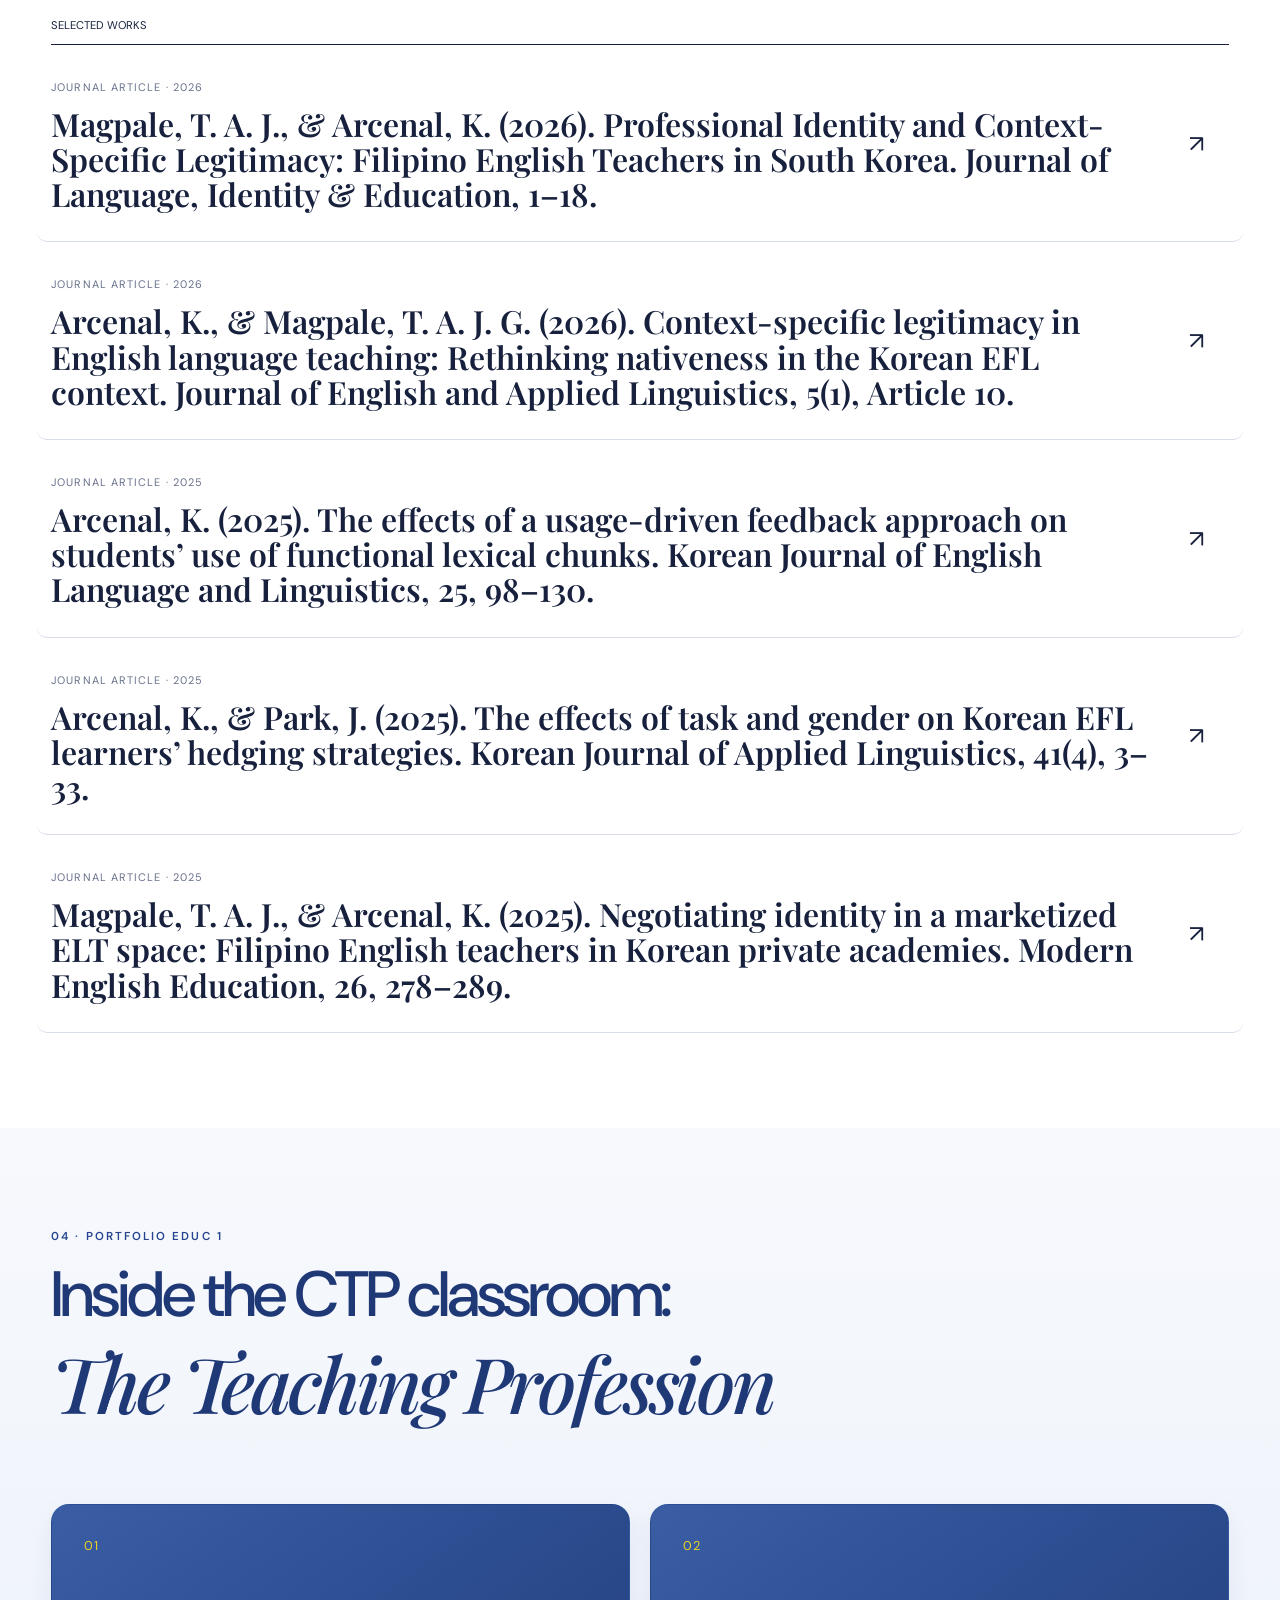
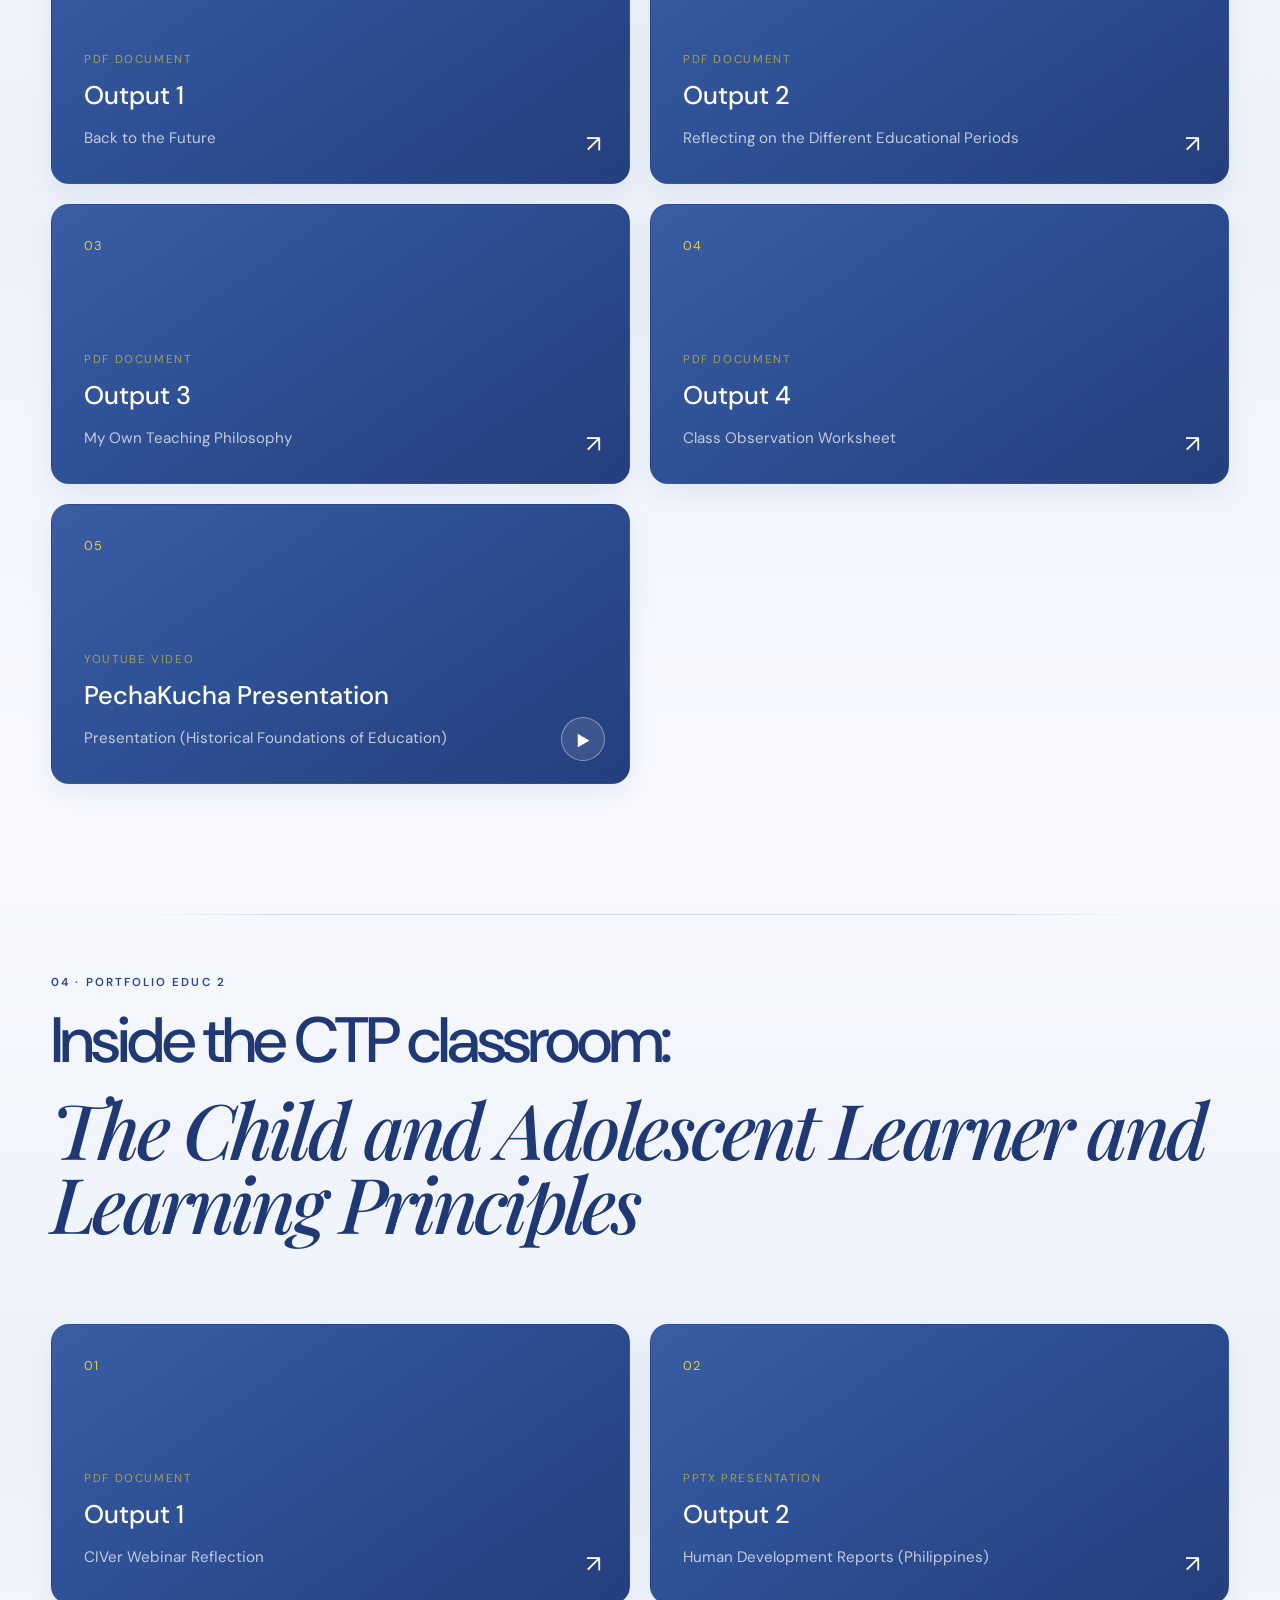
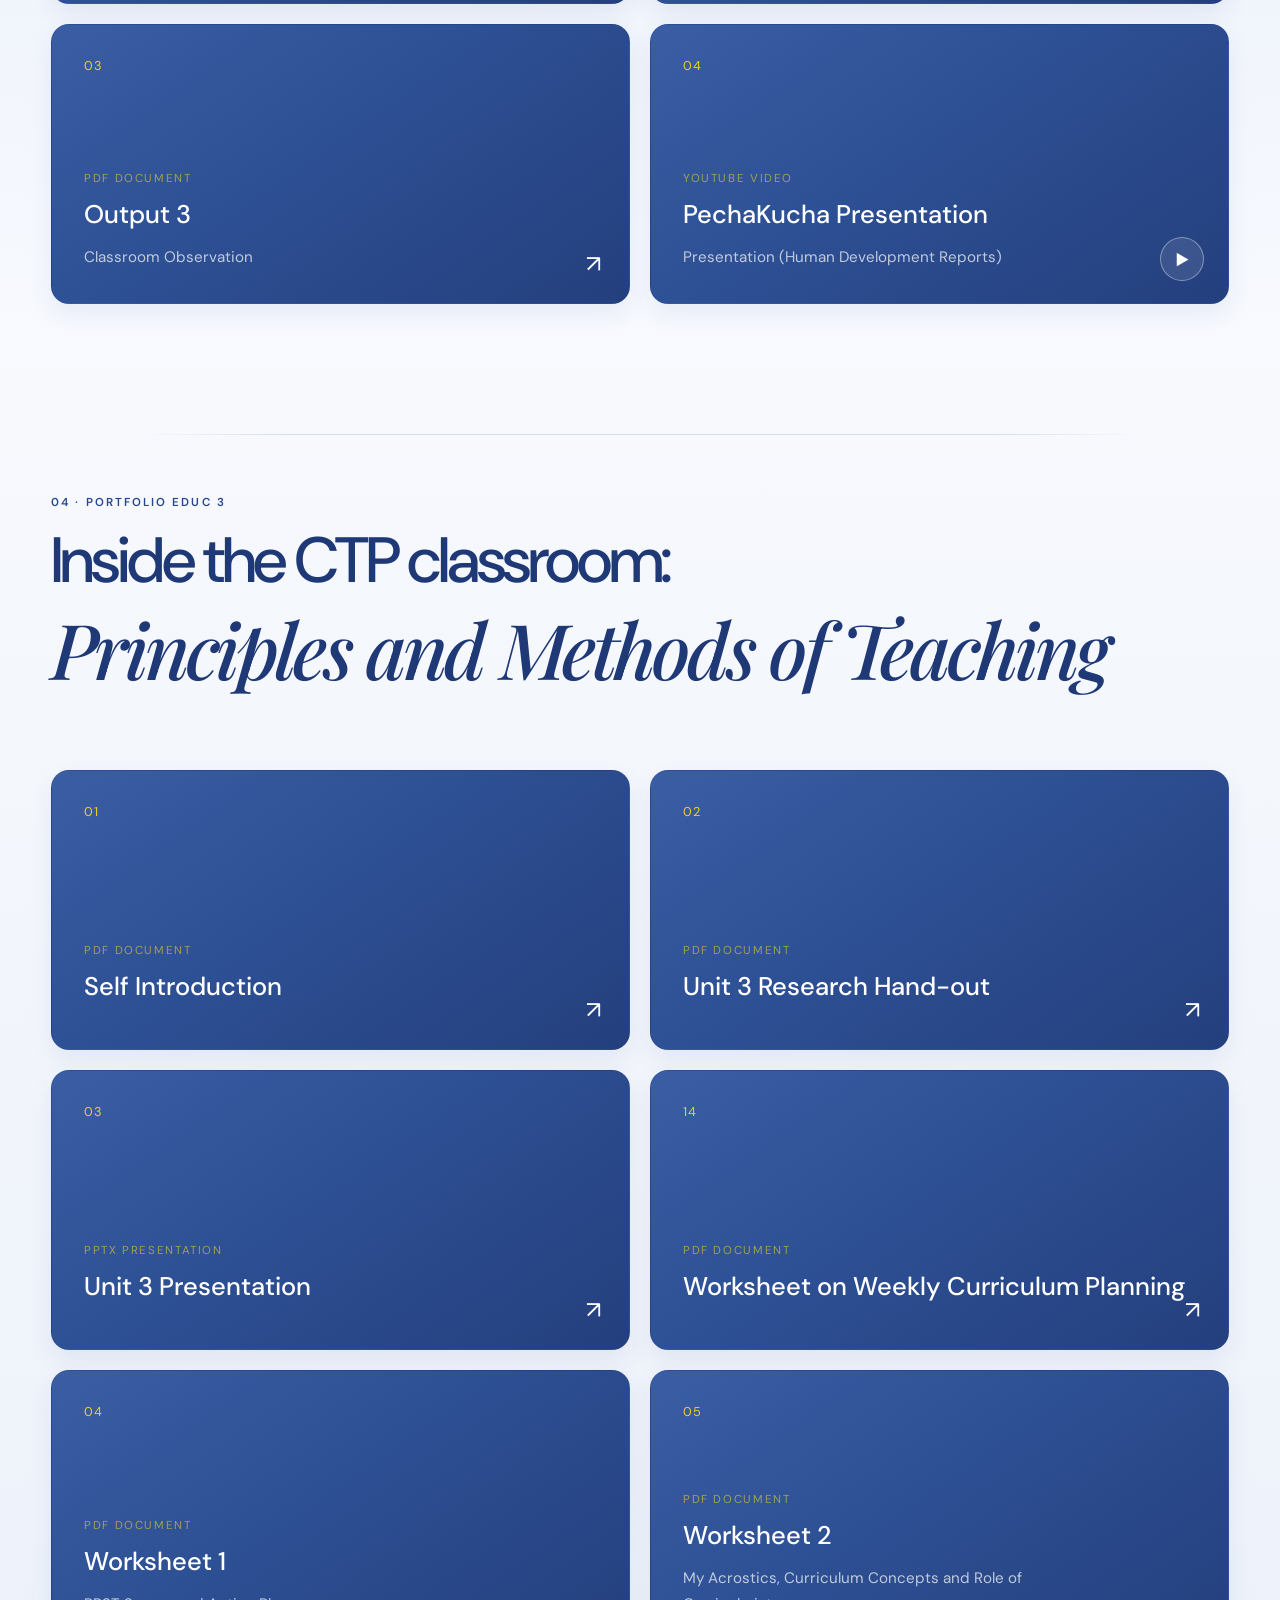
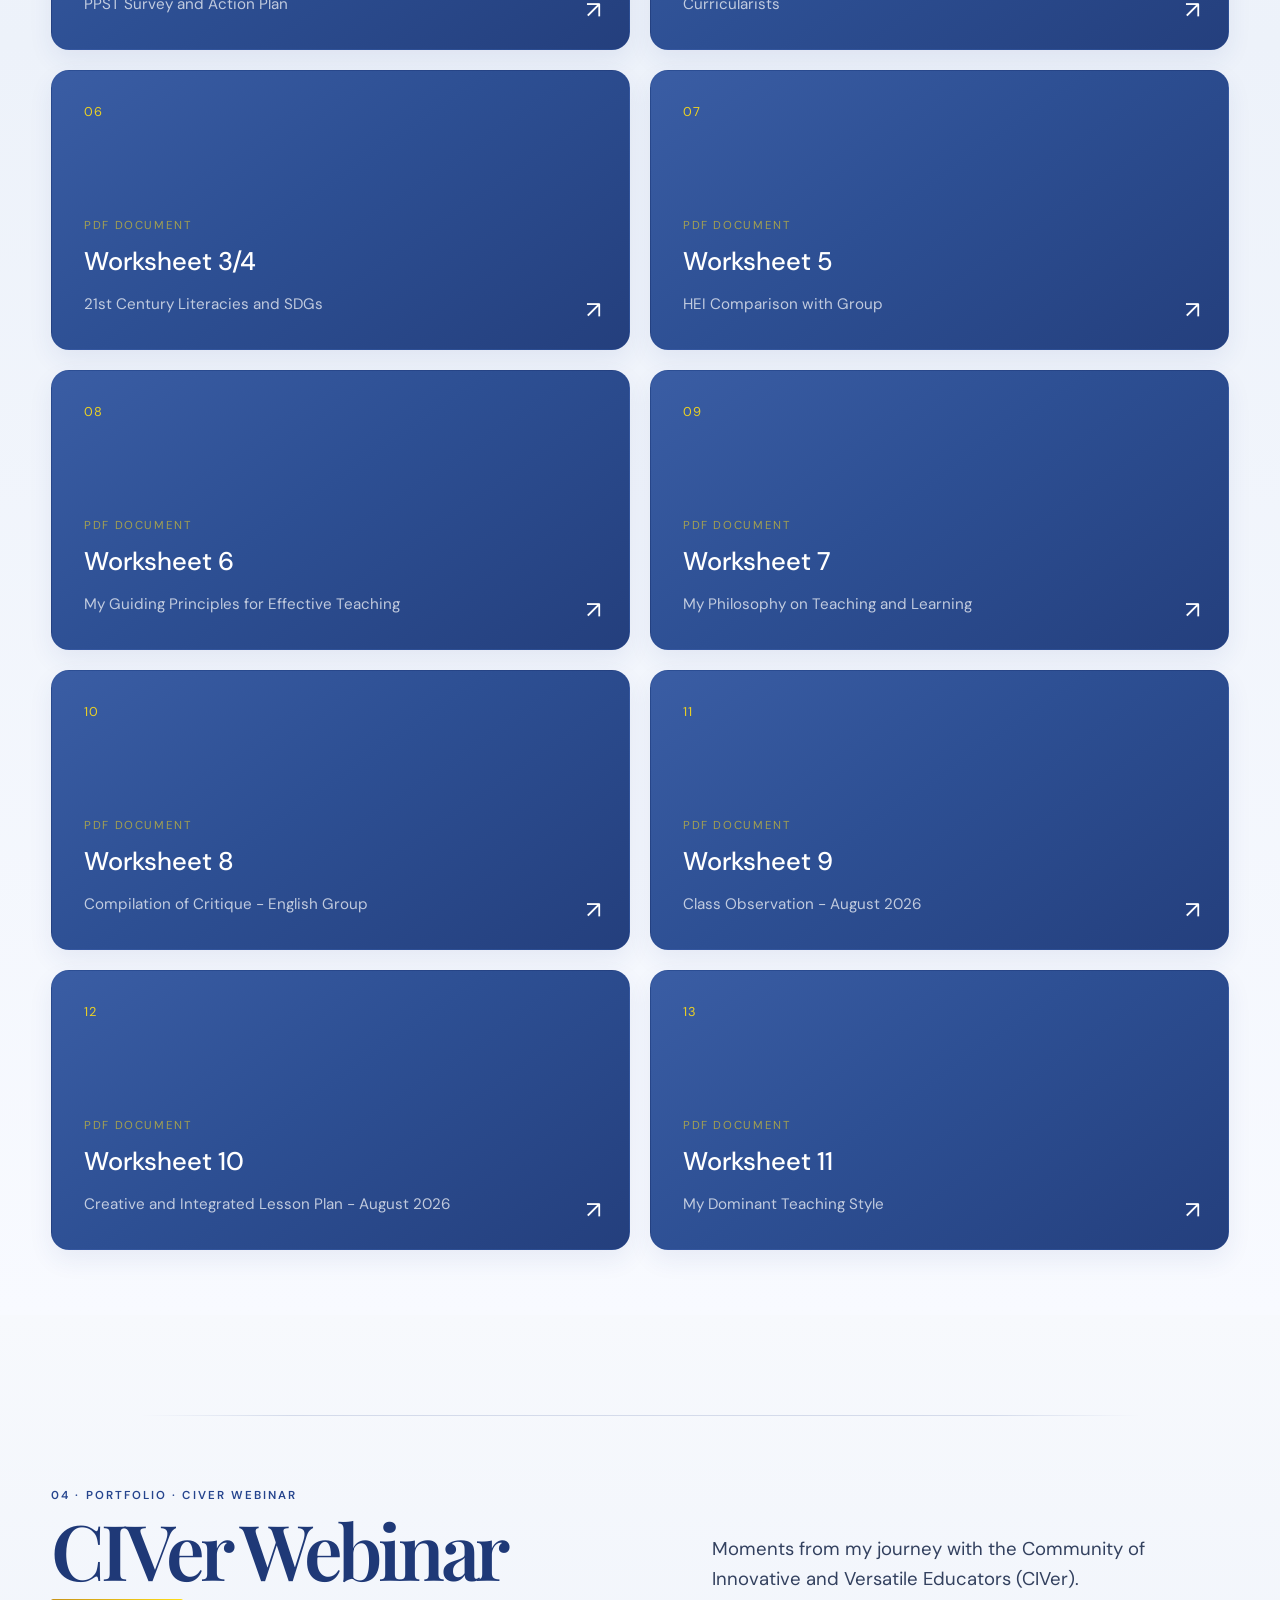
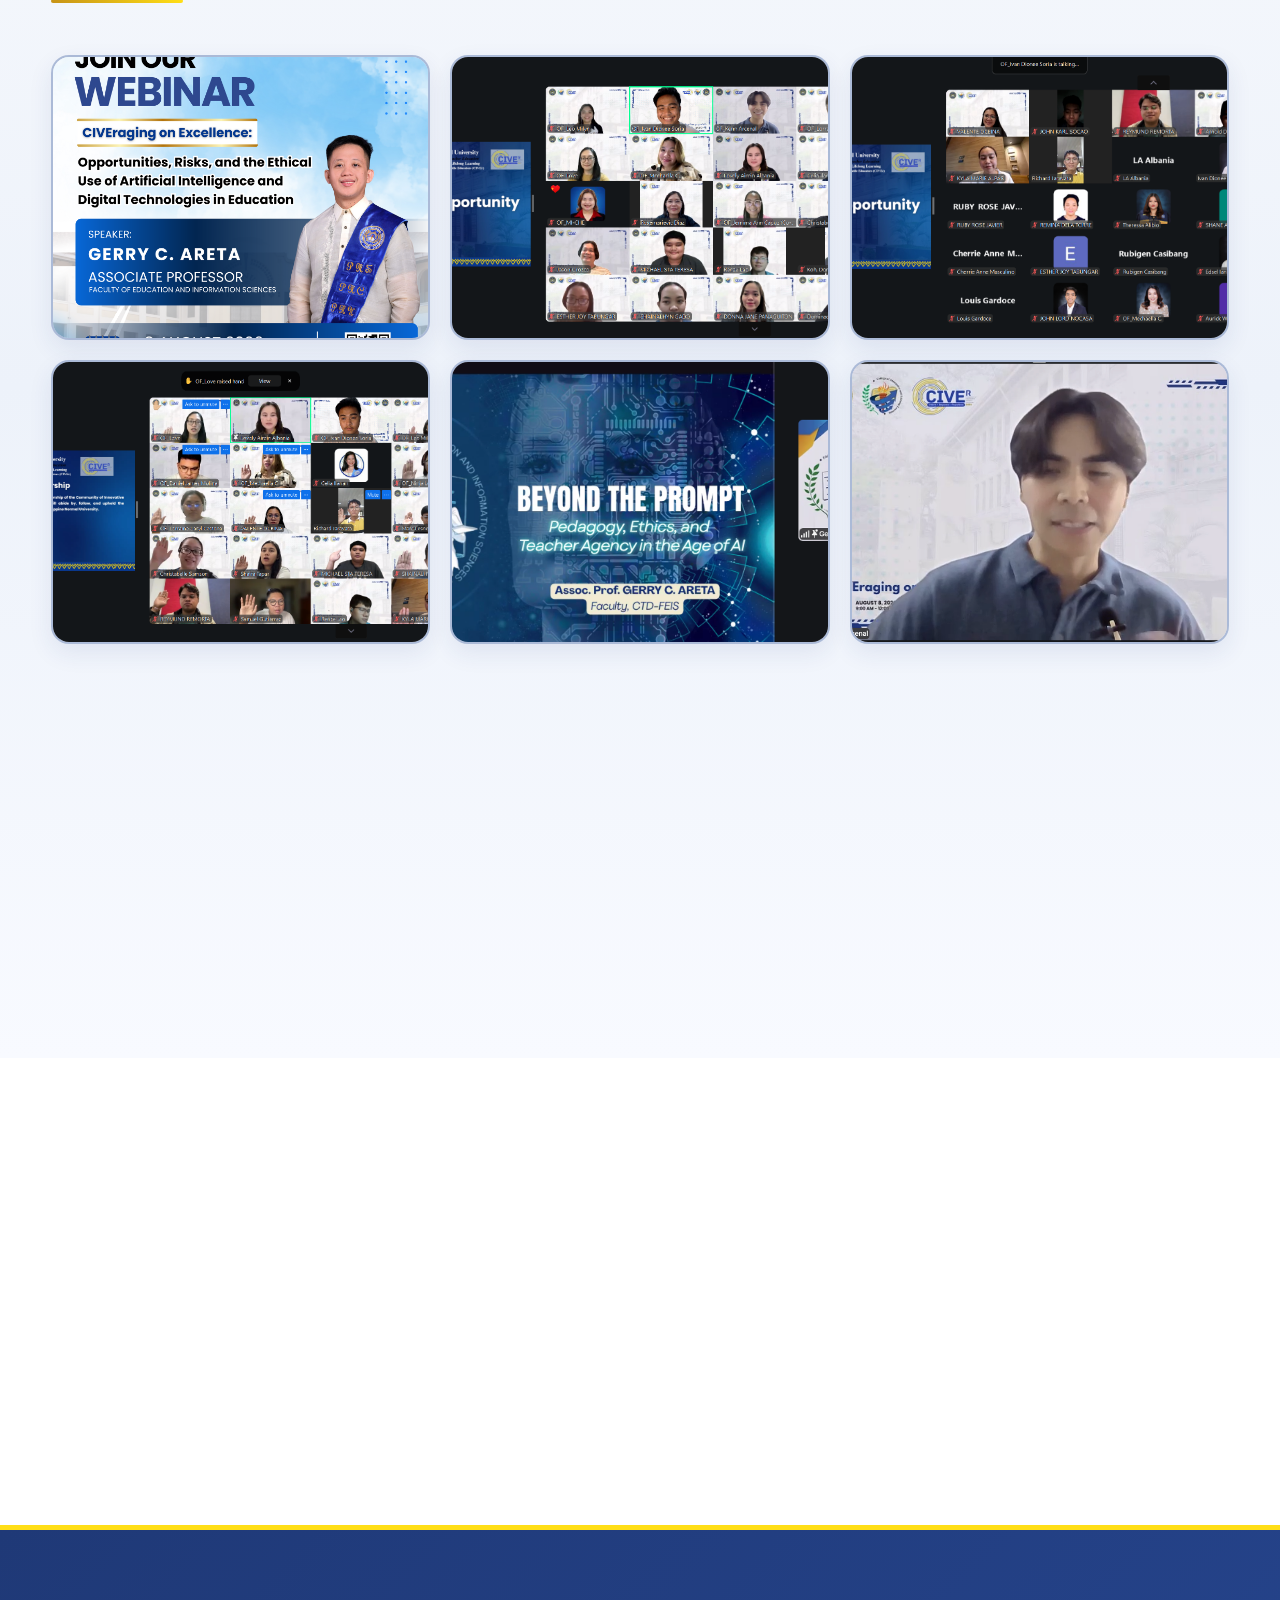
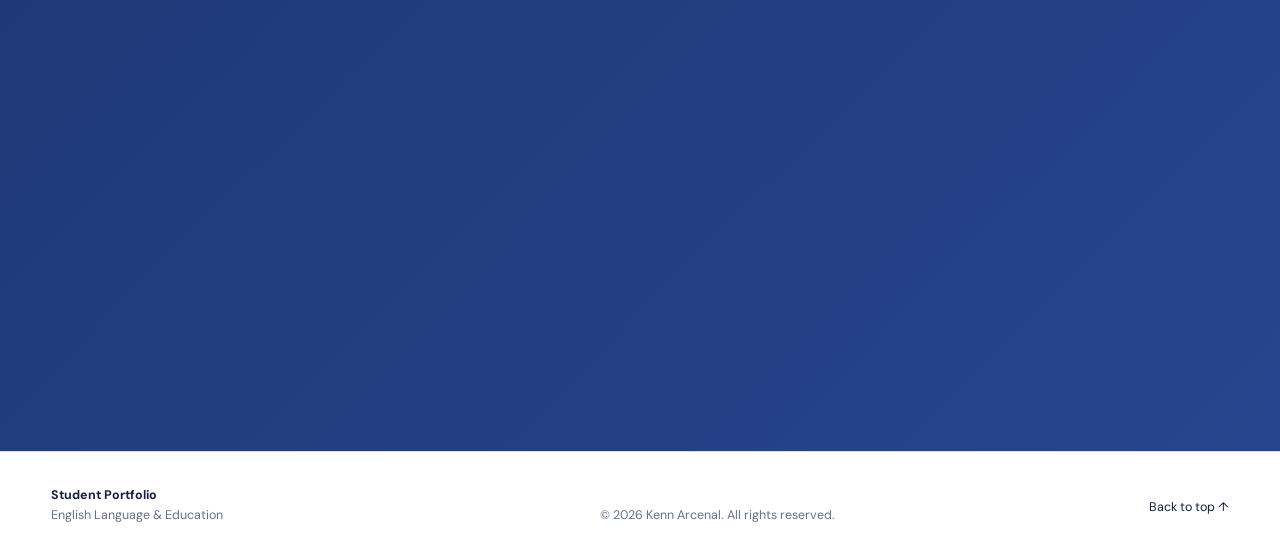
==== commit 9d839ced: "Add files via upload" ====
--- a/index.html
+++ b/index.html
@@ -166,7 +166,7 @@
             </div>
             <div>
               <dt>AFFILIATION</dt>
-              <dd>Korea University /<br class="mobile-only"> <span class="mobile-nowrap">Woosong University</span></dd>
+              <dd>Korea University /<br class="mobile-only"> Woosong&nbsp;University</dd>
             </div>
             <div>
               <dt>LOCATION</dt>
@@ -402,7 +402,7 @@
           <div class="portfolio-card-content">
             <span class="portfolio-type">YOUTUBE VIDEO</span>
             <h3>PechaKucha Presentation</h3>
-            <p class="video-card-subtitle">Presentation <span class="mobile-break">(Historical Foundations of Education)</span></p>
+            <p class="video-card-subtitle">Presentation<br class="mobile-video-break"> (Historical Foundations of Education)</p>
           </div>
 
           <span class="portfolio-arrow portfolio-play-icon">▶</span>
@@ -473,7 +473,7 @@
           <div class="portfolio-card-content">
             <span class="portfolio-type">YOUTUBE VIDEO</span>
             <h3>PechaKucha Presentation</h3>
-            <p class="video-card-subtitle">Presentation <span class="mobile-break">(Human Development Reports)</span></p>
+            <p class="video-card-subtitle">Presentation<br class="mobile-video-break"> (Human Development Reports)</p>
           </div>
 
           <span class="portfolio-arrow portfolio-play-icon">▶</span>
--- a/style.css
+++ b/style.css
@@ -2987,3 +2987,203 @@
     gap: 12px;
   }
 }
+
+
+/* ==========================================================
+   VERIFIED MOBILE FIXES — stable menu + typography + video cards
+   ========================================================== */
+.mobile-video-break { display: none; }
+
+@media (max-width: 980px) {
+  /* Closed menu must not occupy or paint any part of the viewport. */
+  .main-nav,
+  .main-nav:not(.open) {
+    display: none !important;
+    position: fixed !important;
+    inset: 68px 0 0 0 !important;
+    z-index: 2100 !important;
+    width: 100% !important;
+    height: auto !important;
+    max-height: calc(100% - 68px) !important;
+    margin: 0 !important;
+    padding: 22px clamp(18px, 5vw, 42px) 34px !important;
+    overflow-y: auto !important;
+    opacity: 1 !important;
+    visibility: visible !important;
+    pointer-events: auto !important;
+    transform: none !important;
+    background: rgba(248, 250, 255, 0.995) !important;
+    border-top: 1px solid rgba(38,69,142,.12) !important;
+    box-shadow: 0 18px 45px rgba(23,33,61,.12) !important;
+  }
+
+  .main-nav.open {
+    display: flex !important;
+    flex-direction: column !important;
+    align-items: stretch !important;
+    justify-content: flex-start !important;
+    gap: 9px !important;
+  }
+
+  /* Keep hamburger above the menu and always tappable. */
+  .site-header { z-index: 2200 !important; }
+  .menu-toggle {
+    display: block !important;
+    position: relative !important;
+    z-index: 2300 !important;
+    pointer-events: auto !important;
+  }
+
+  .main-nav > a,
+  .main-nav > .portfolio-dropdown {
+    width: min(100%, 560px) !important;
+    margin-inline: auto !important;
+  }
+
+  .main-nav > a {
+    display: flex !important;
+    min-height: 50px !important;
+    align-items: center !important;
+    padding: 12px 16px !important;
+    border: 1px solid rgba(38,69,142,.12) !important;
+    border-radius: 12px !important;
+    background: #fff !important;
+    color: var(--blue-deep) !important;
+    font-size: .98rem !important;
+    font-weight: 600 !important;
+    line-height: 1.3 !important;
+  }
+
+  .main-nav > a::after { display: none !important; }
+
+  /* Portfolio group is always expanded inside the mobile menu. */
+  .portfolio-dropdown {
+    display: block !important;
+    padding: 10px !important;
+    border: 1px solid rgba(38,69,142,.14) !important;
+    border-radius: 14px !important;
+    background: #fff !important;
+  }
+
+  .portfolio-main-link {
+    display: flex !important;
+    width: 100% !important;
+    height: auto !important;
+    padding: 4px 6px 10px !important;
+    color: var(--blue-deep) !important;
+    font-size: .78rem !important;
+    font-weight: 700 !important;
+    letter-spacing: .1em !important;
+    line-height: 1.3 !important;
+  }
+
+  .portfolio-main-link .dropdown-arrow { display: none !important; }
+
+  .portfolio-dropdown-menu,
+  .portfolio-dropdown:hover .portfolio-dropdown-menu {
+    display: grid !important;
+    position: static !important;
+    inset: auto !important;
+    width: 100% !important;
+    min-width: 0 !important;
+    grid-template-columns: repeat(2, minmax(0,1fr)) !important;
+    gap: 8px !important;
+    padding: 0 !important;
+    margin: 0 !important;
+    opacity: 1 !important;
+    visibility: visible !important;
+    pointer-events: auto !important;
+    transform: none !important;
+    background: transparent !important;
+    border: 0 !important;
+    box-shadow: none !important;
+  }
+
+  .portfolio-dropdown-menu a,
+  .portfolio-dropdown-menu a.active,
+  .portfolio-dropdown-menu a.active:hover,
+  .portfolio-dropdown-menu a:not(.active):hover {
+    display: flex !important;
+    align-items: center !important;
+    justify-content: center !important;
+    min-width: 0 !important;
+    min-height: 46px !important;
+    height: auto !important;
+    padding: 9px 8px !important;
+    border-radius: 10px !important;
+    background: rgba(38,69,142,.065) !important;
+    color: var(--blue-deep) !important;
+    font-size: .79rem !important;
+    font-weight: 600 !important;
+    line-height: 1.25 !important;
+    text-align: center !important;
+    opacity: 1 !important;
+    white-space: normal !important;
+  }
+
+  .portfolio-dropdown-menu a.active {
+    background: rgba(38,69,142,.14) !important;
+  }
+}
+
+@media (max-width: 650px) {
+  /* About: keep the name fully inside the content width. */
+  .about .section-heading2 {
+    display: block !important;
+    width: 100% !important;
+    min-width: 0 !important;
+  }
+
+  .about .section-heading2 h4 {
+    width: 100% !important;
+    max-width: 100% !important;
+    margin: 6px 0 0 !important;
+    padding-right: .12em !important;
+    font-size: clamp(2rem, 9.2vw, 2.8rem) !important;
+    line-height: 1.08 !important;
+    letter-spacing: -.045em !important;
+    white-space: normal !important;
+    overflow: visible !important;
+    text-wrap: balance;
+  }
+
+  /* Affiliation uses the same dd typography; only the line break changes. */
+  .profile-list > div {
+    grid-template-columns: 92px minmax(0,1fr) !important;
+    gap: 12px !important;
+  }
+  .profile-list dd {
+    min-width: 0 !important;
+    font: inherit !important;
+    color: inherit !important;
+  }
+  .mobile-only { display: block !important; }
+
+  /* EDUC 1/2: subtitle breaks only on phones and never collides with play icon. */
+  .mobile-video-break { display: block !important; }
+  .portfolio-video-card {
+    min-height: 260px !important;
+  }
+  .portfolio-video-card .portfolio-card-content {
+    min-width: 0 !important;
+    padding-right: 0 !important;
+    padding-bottom: 72px !important;
+  }
+  .portfolio-video-card .video-card-subtitle {
+    width: 100% !important;
+    max-width: 100% !important;
+    padding-right: 0 !important;
+    line-height: 1.55 !important;
+    overflow-wrap: anywhere !important;
+  }
+  .portfolio-video-card .portfolio-play-icon {
+    right: 18px !important;
+    bottom: 18px !important;
+  }
+
+  /* One Portfolio subtab per row on phones for reliable tap targets. */
+  .portfolio-dropdown-menu,
+  .portfolio-dropdown:hover .portfolio-dropdown-menu {
+    grid-template-columns: 1fr !important;
+  }
+}
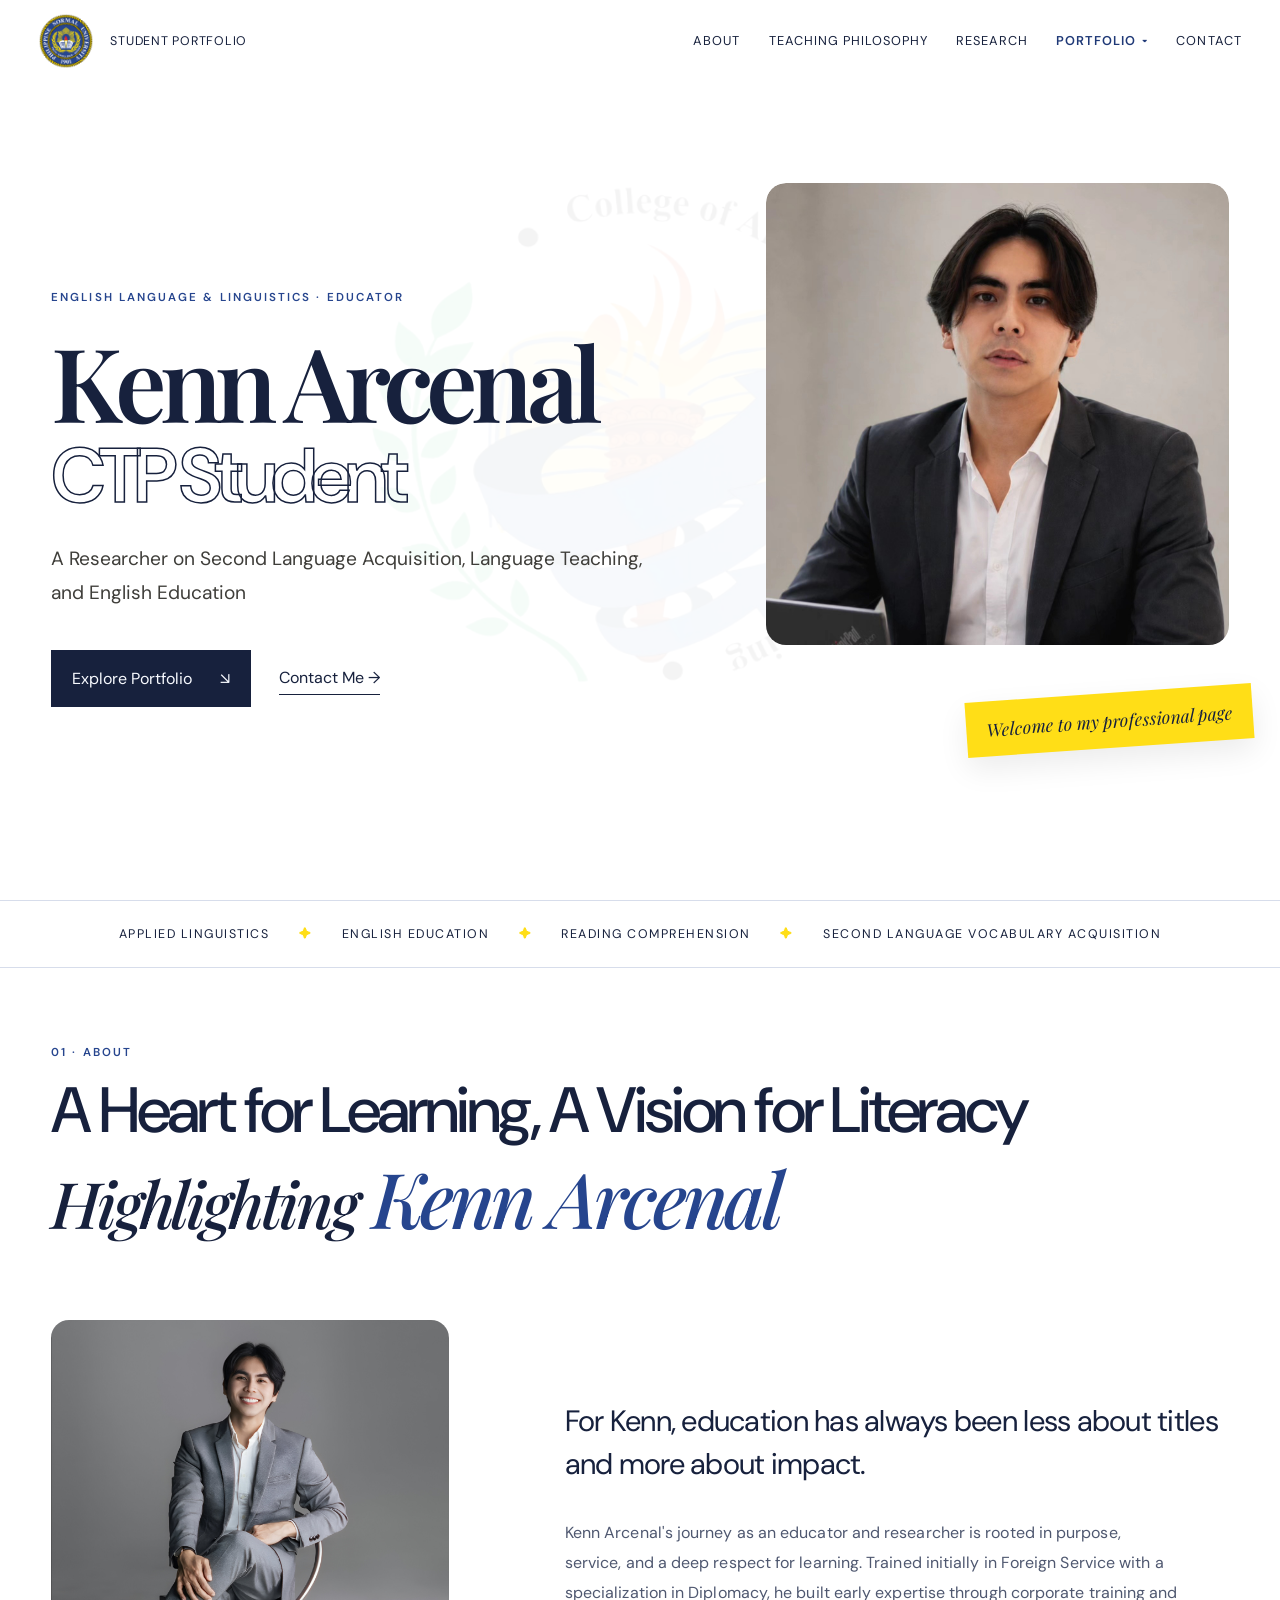
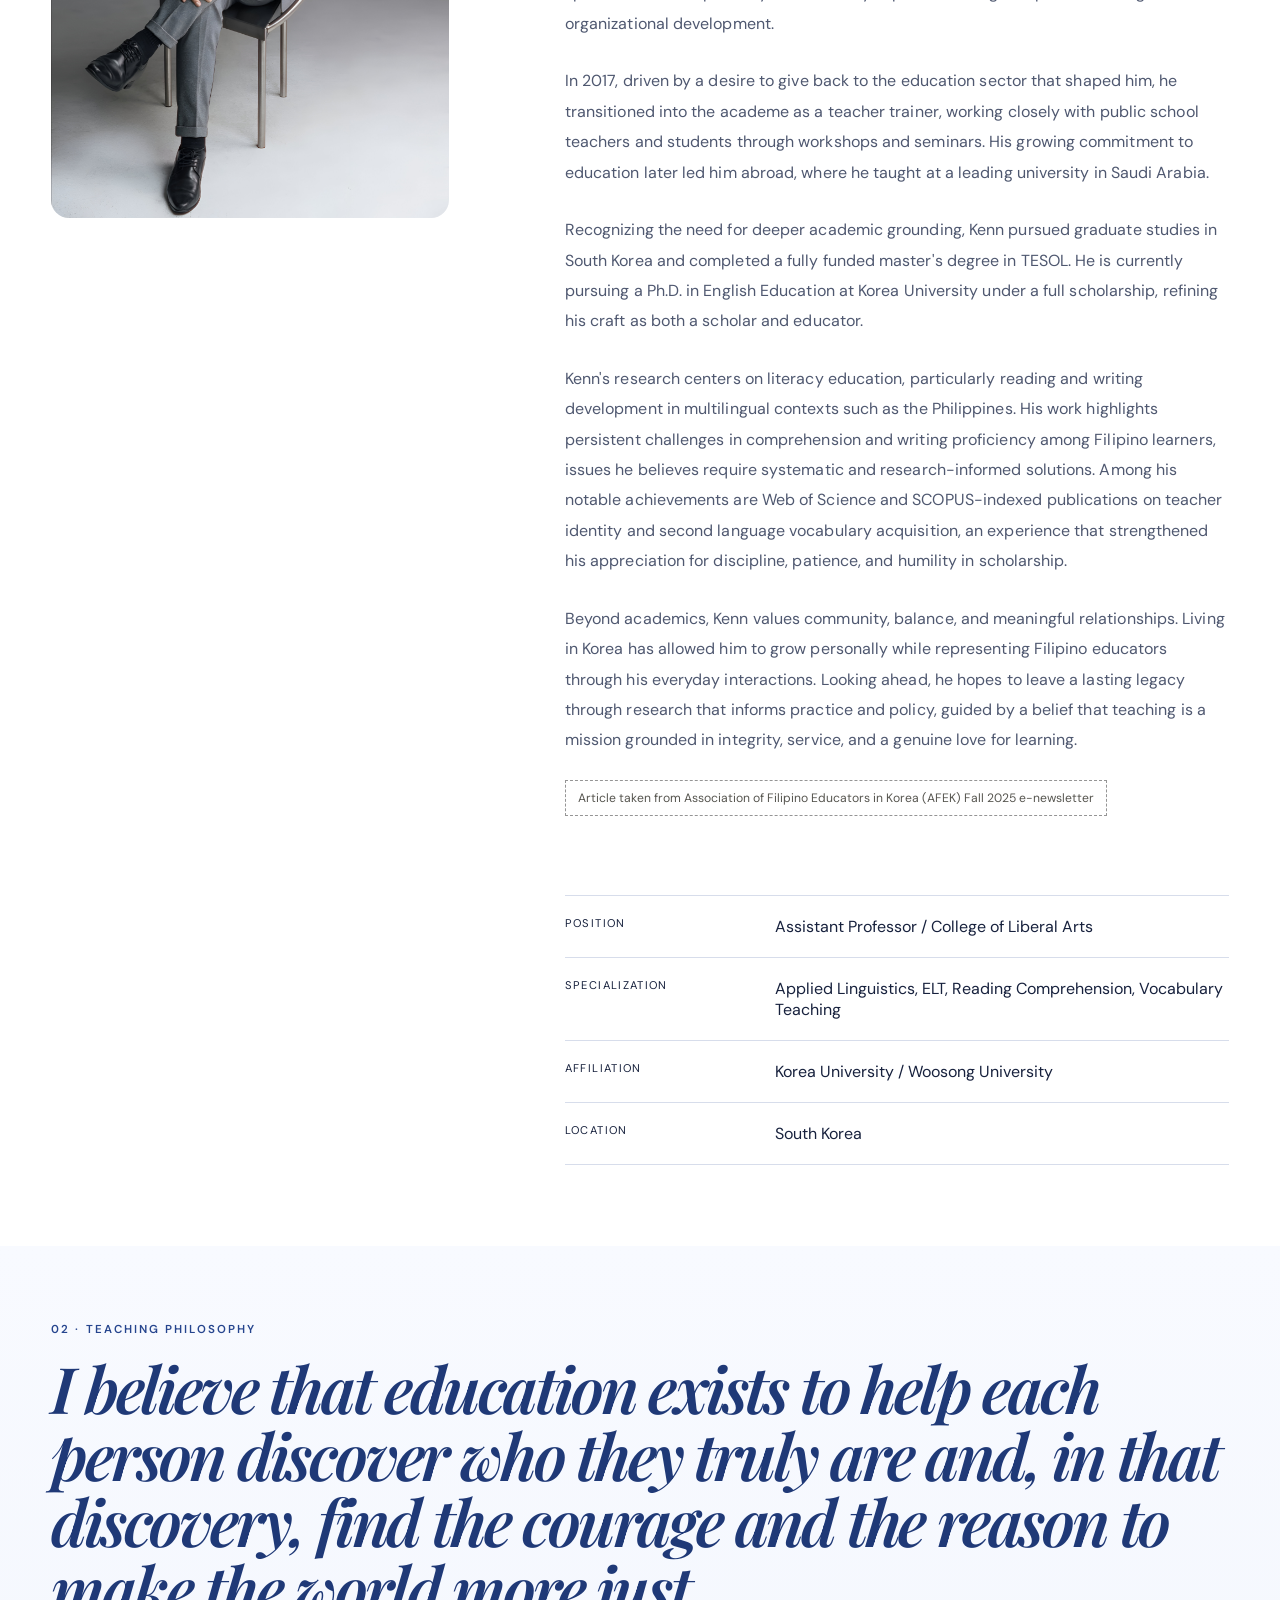
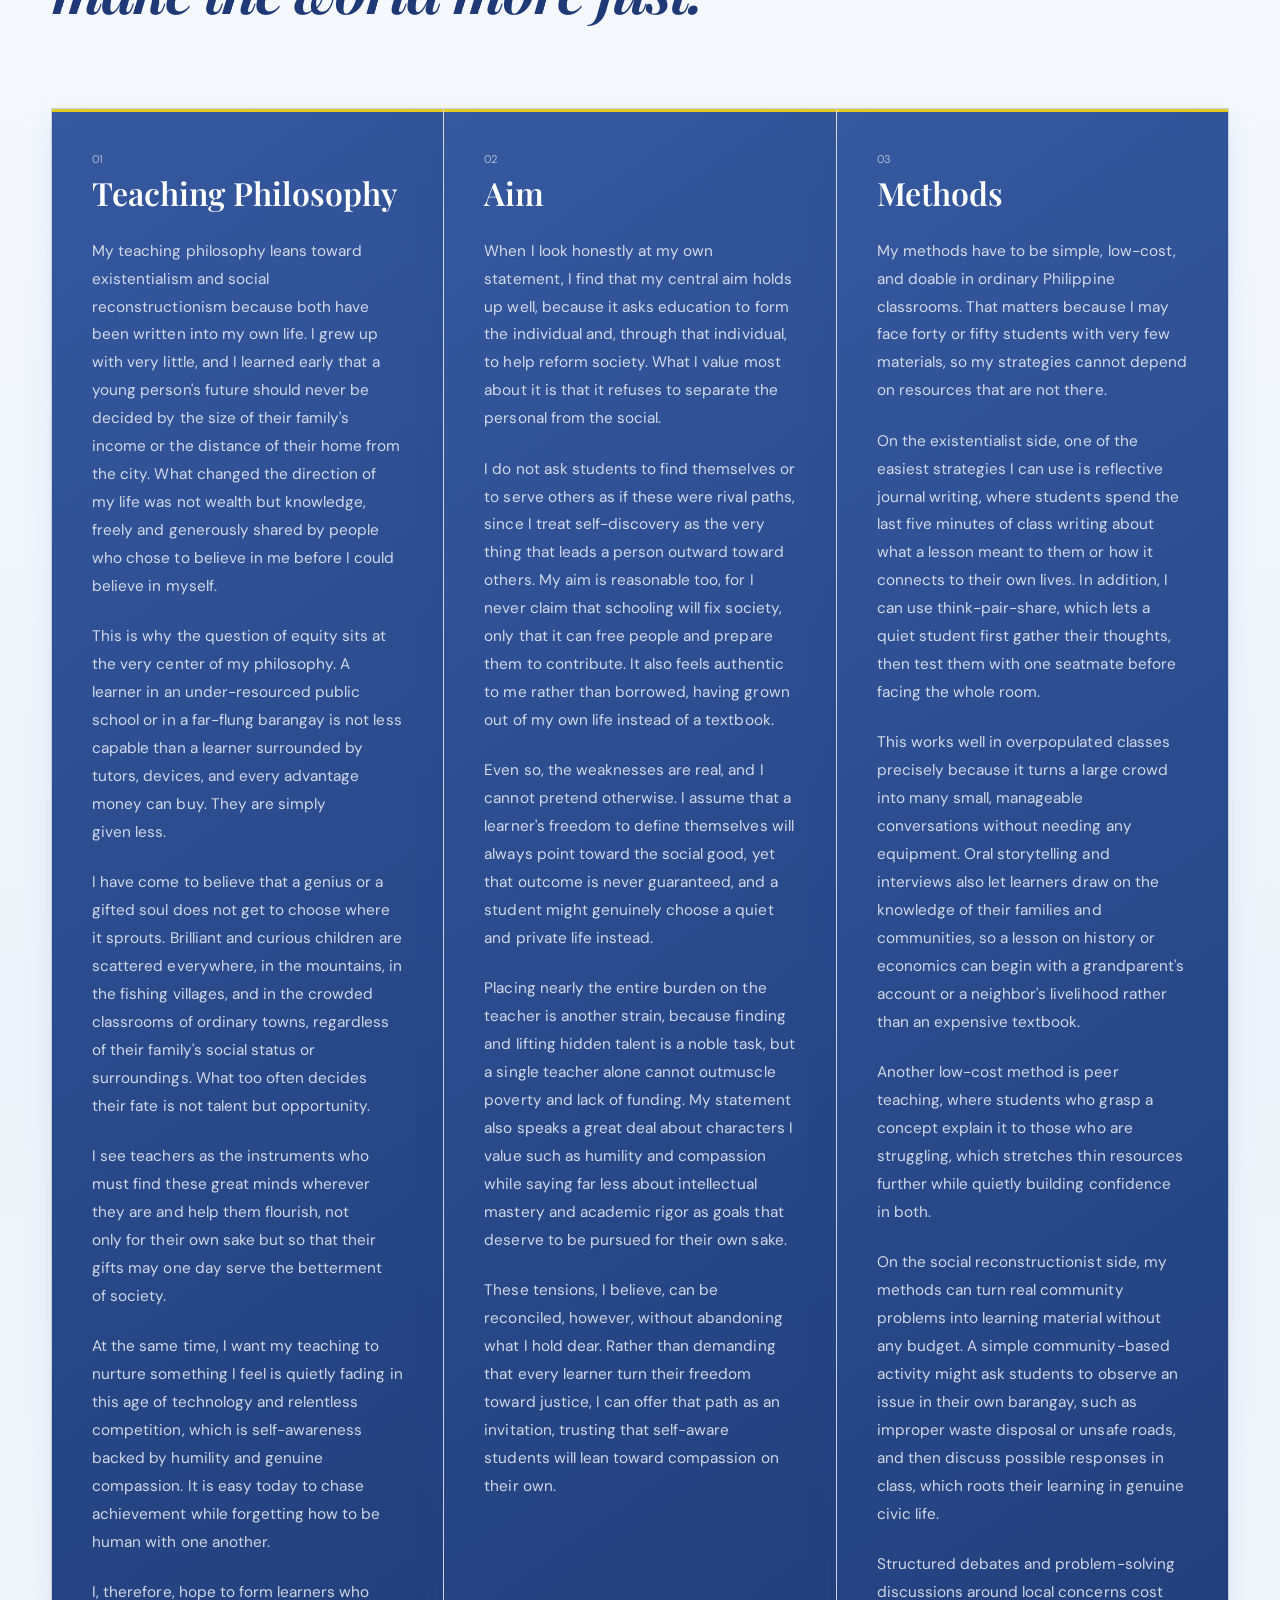
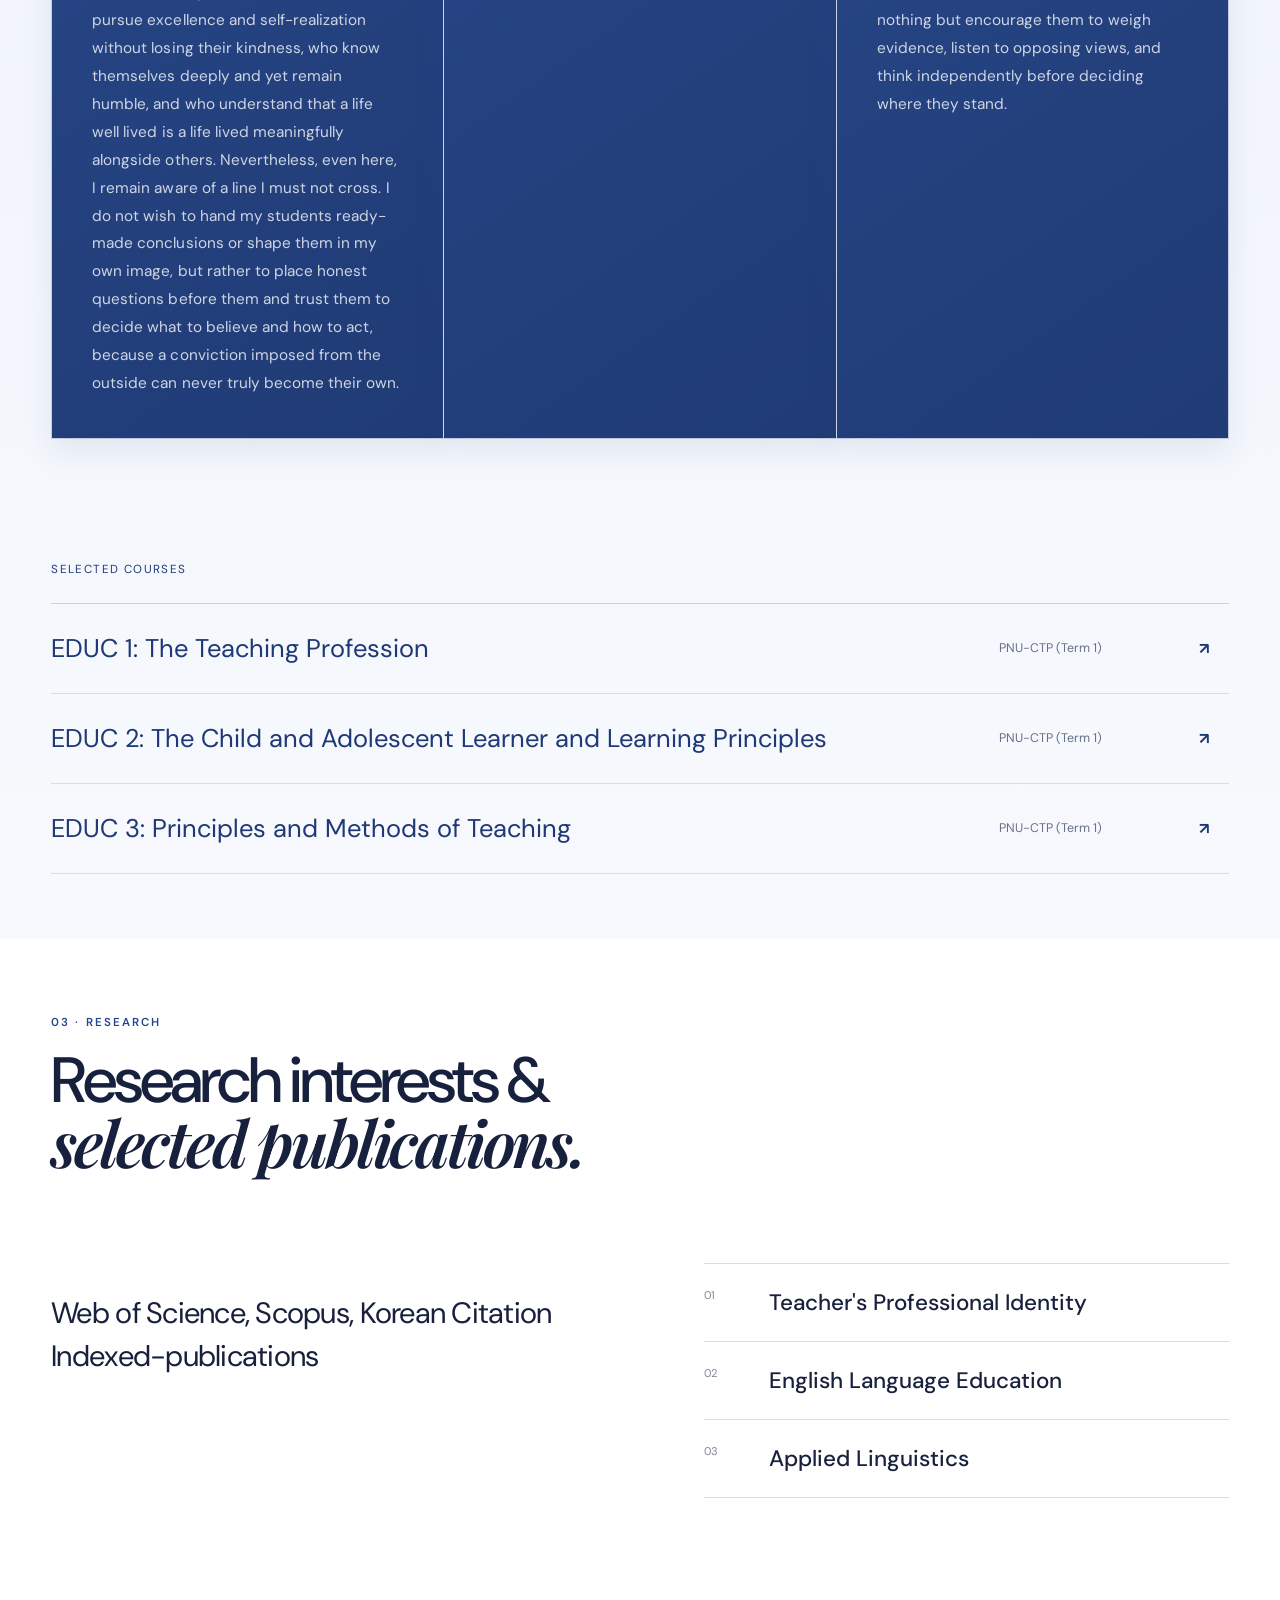
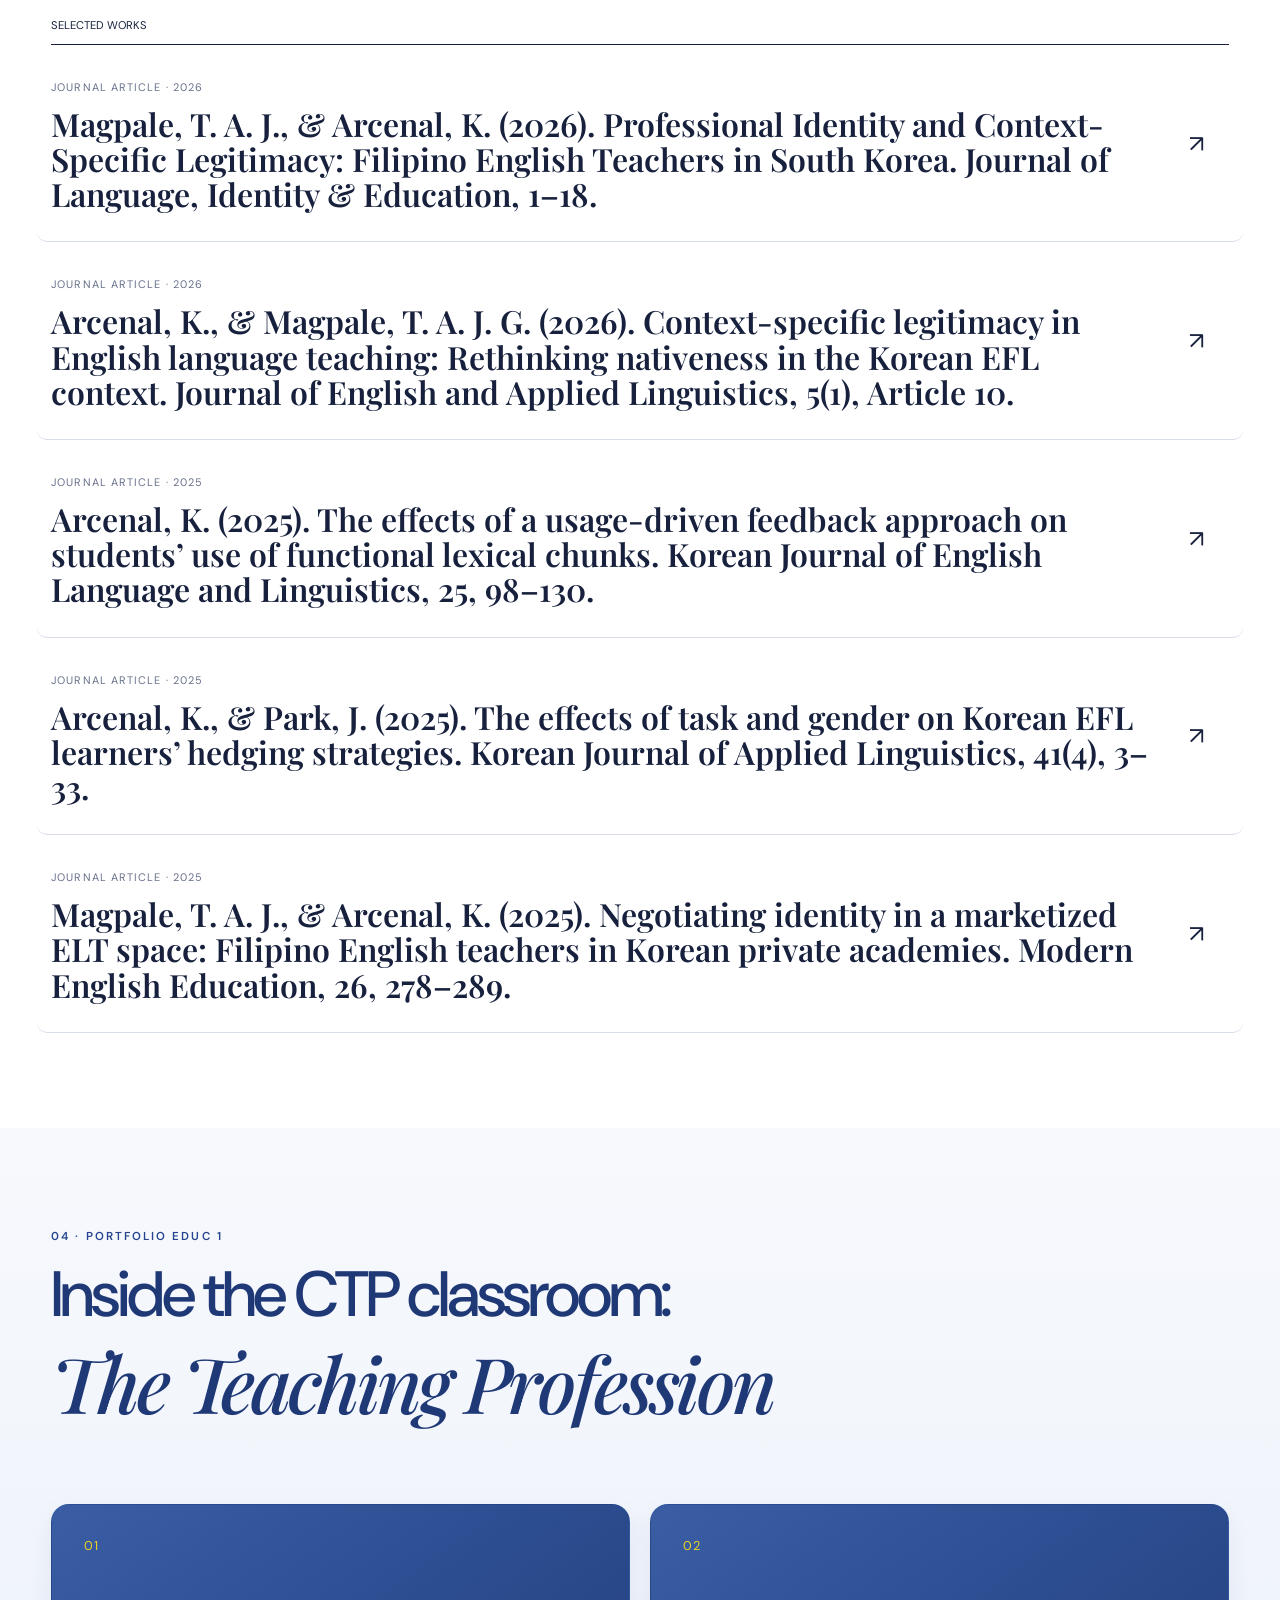
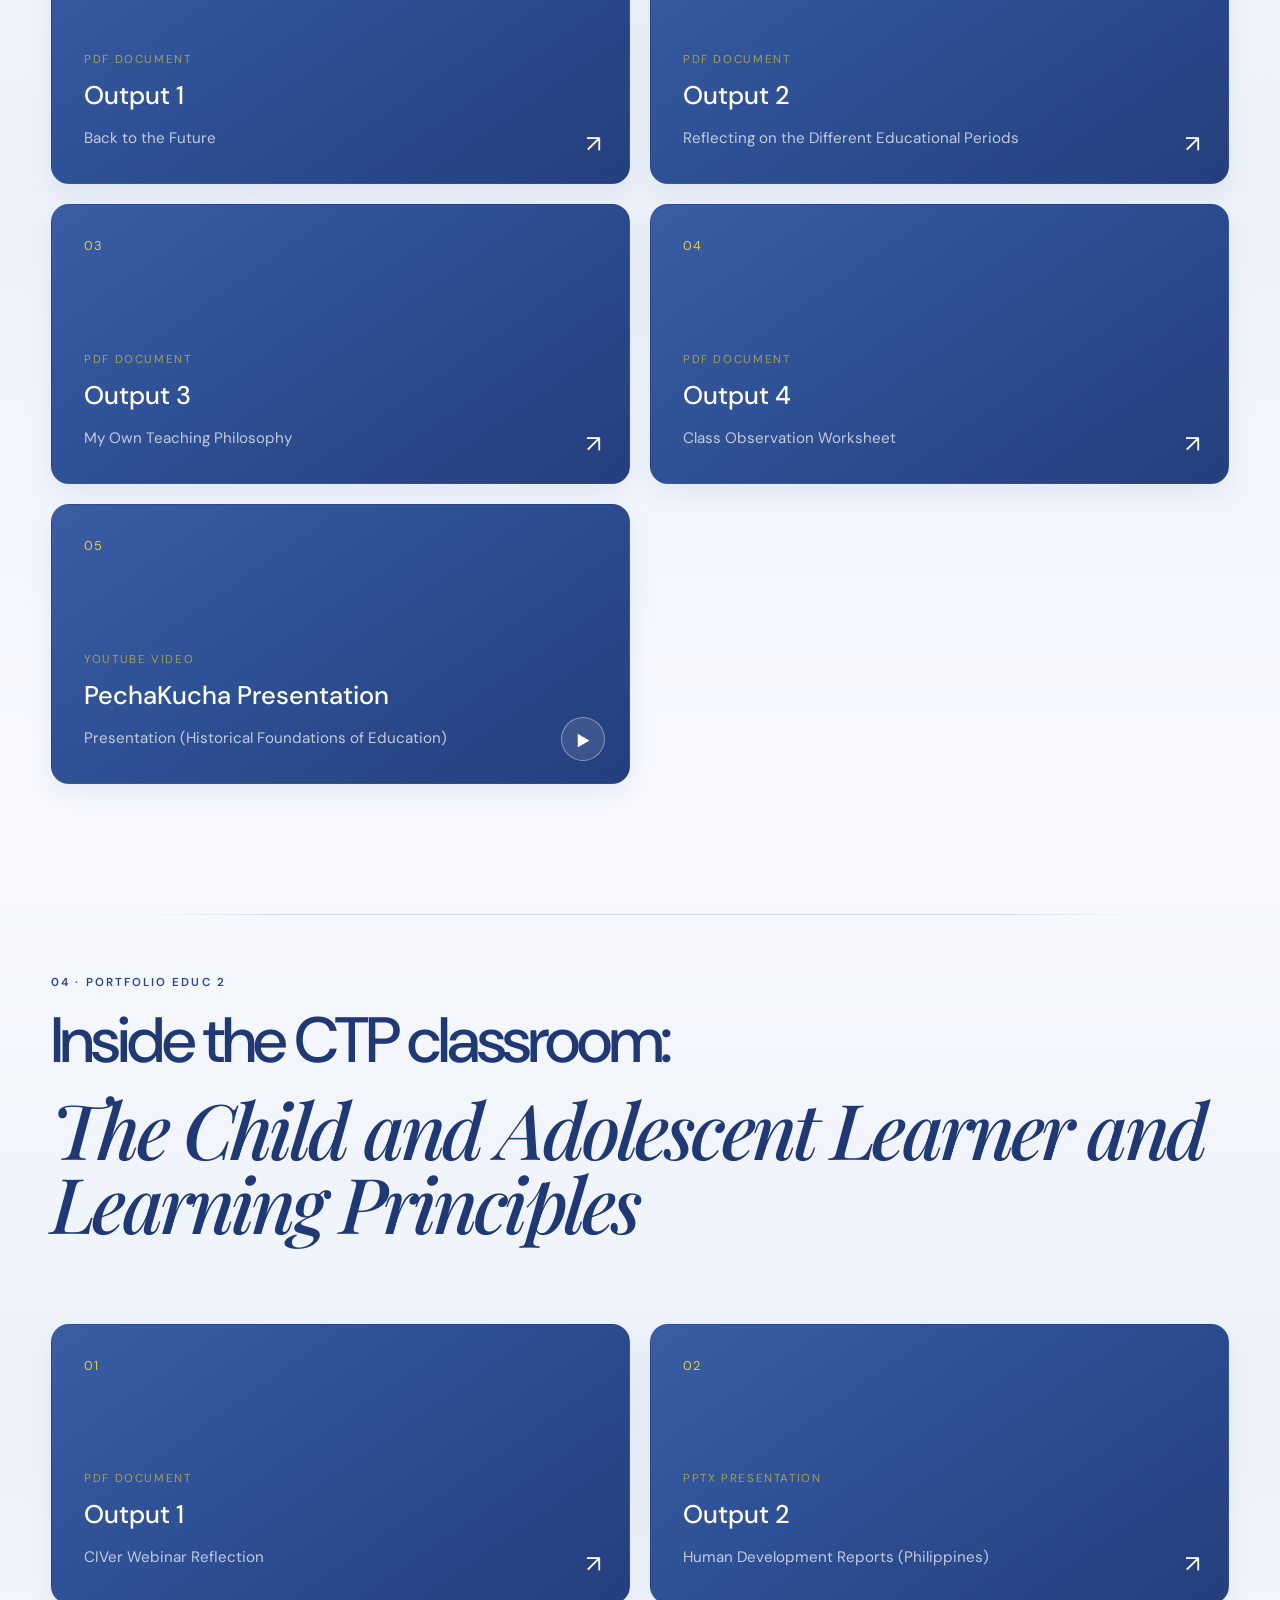
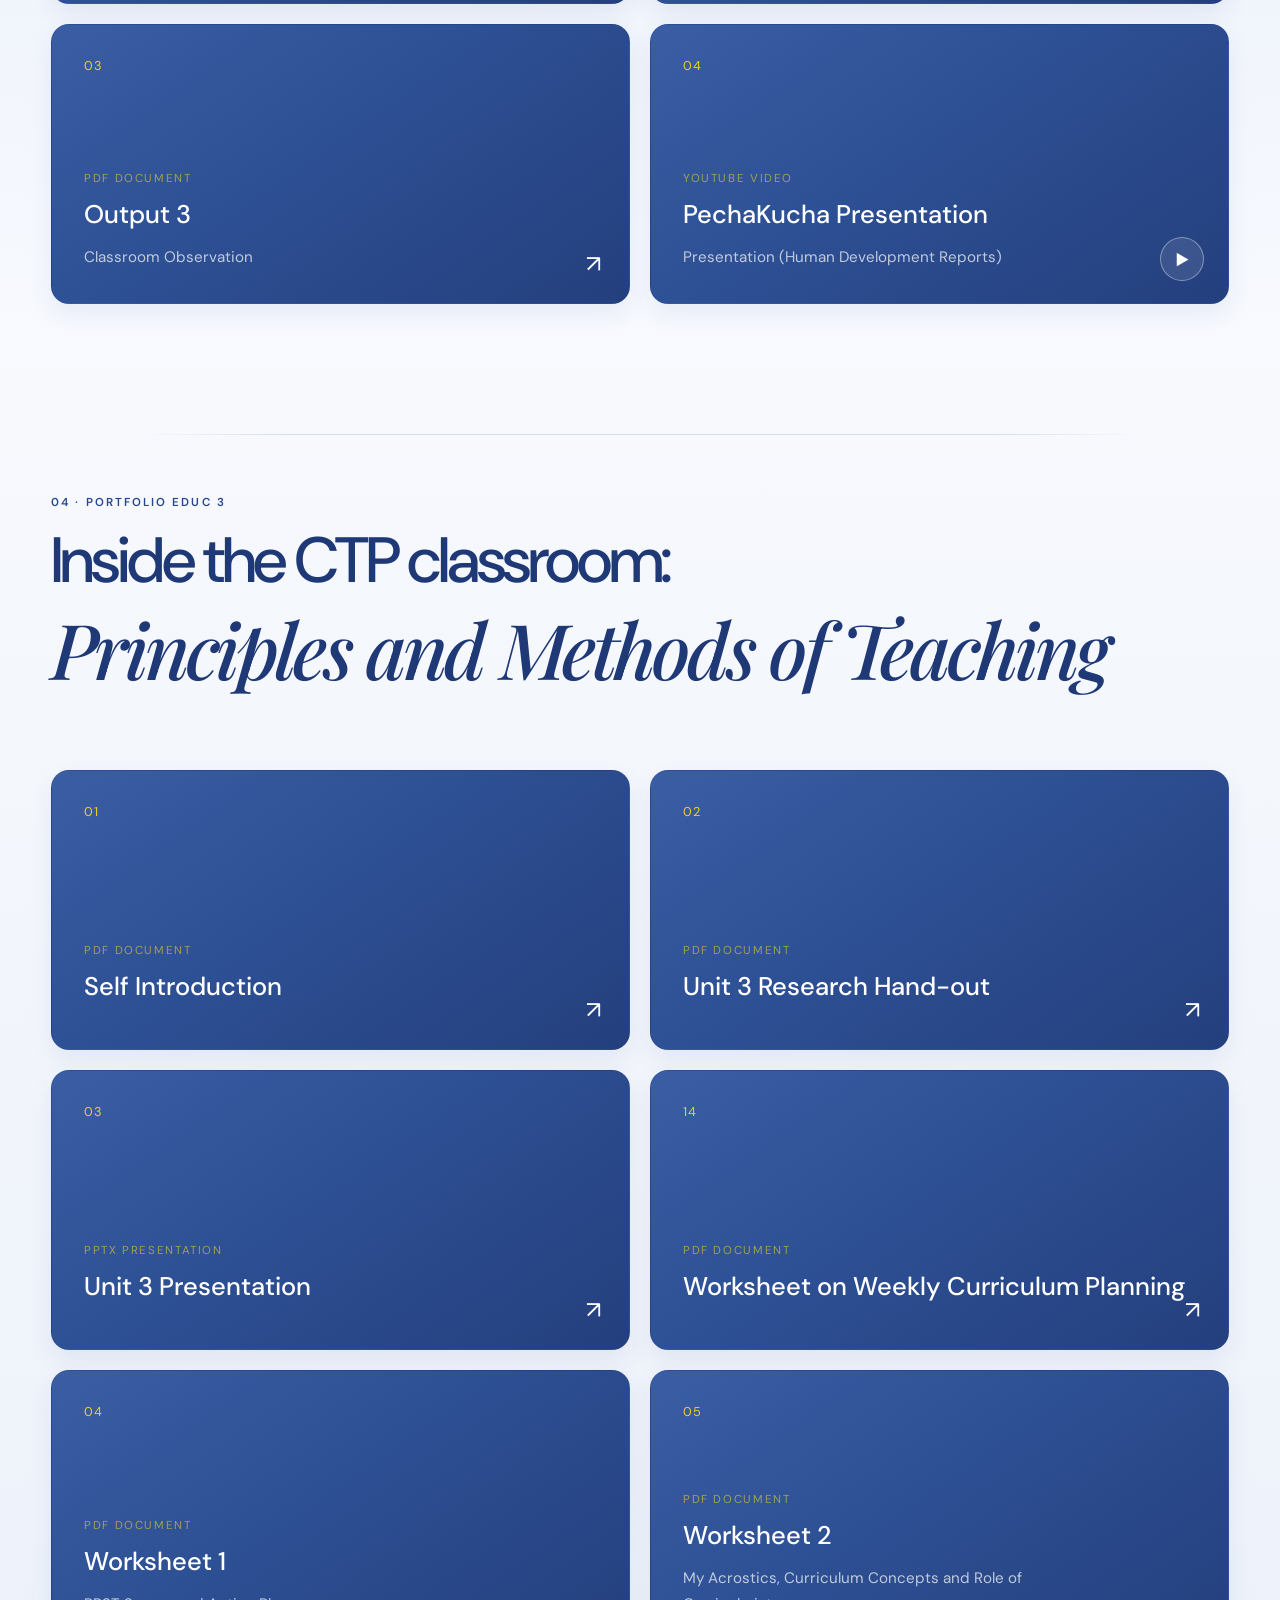
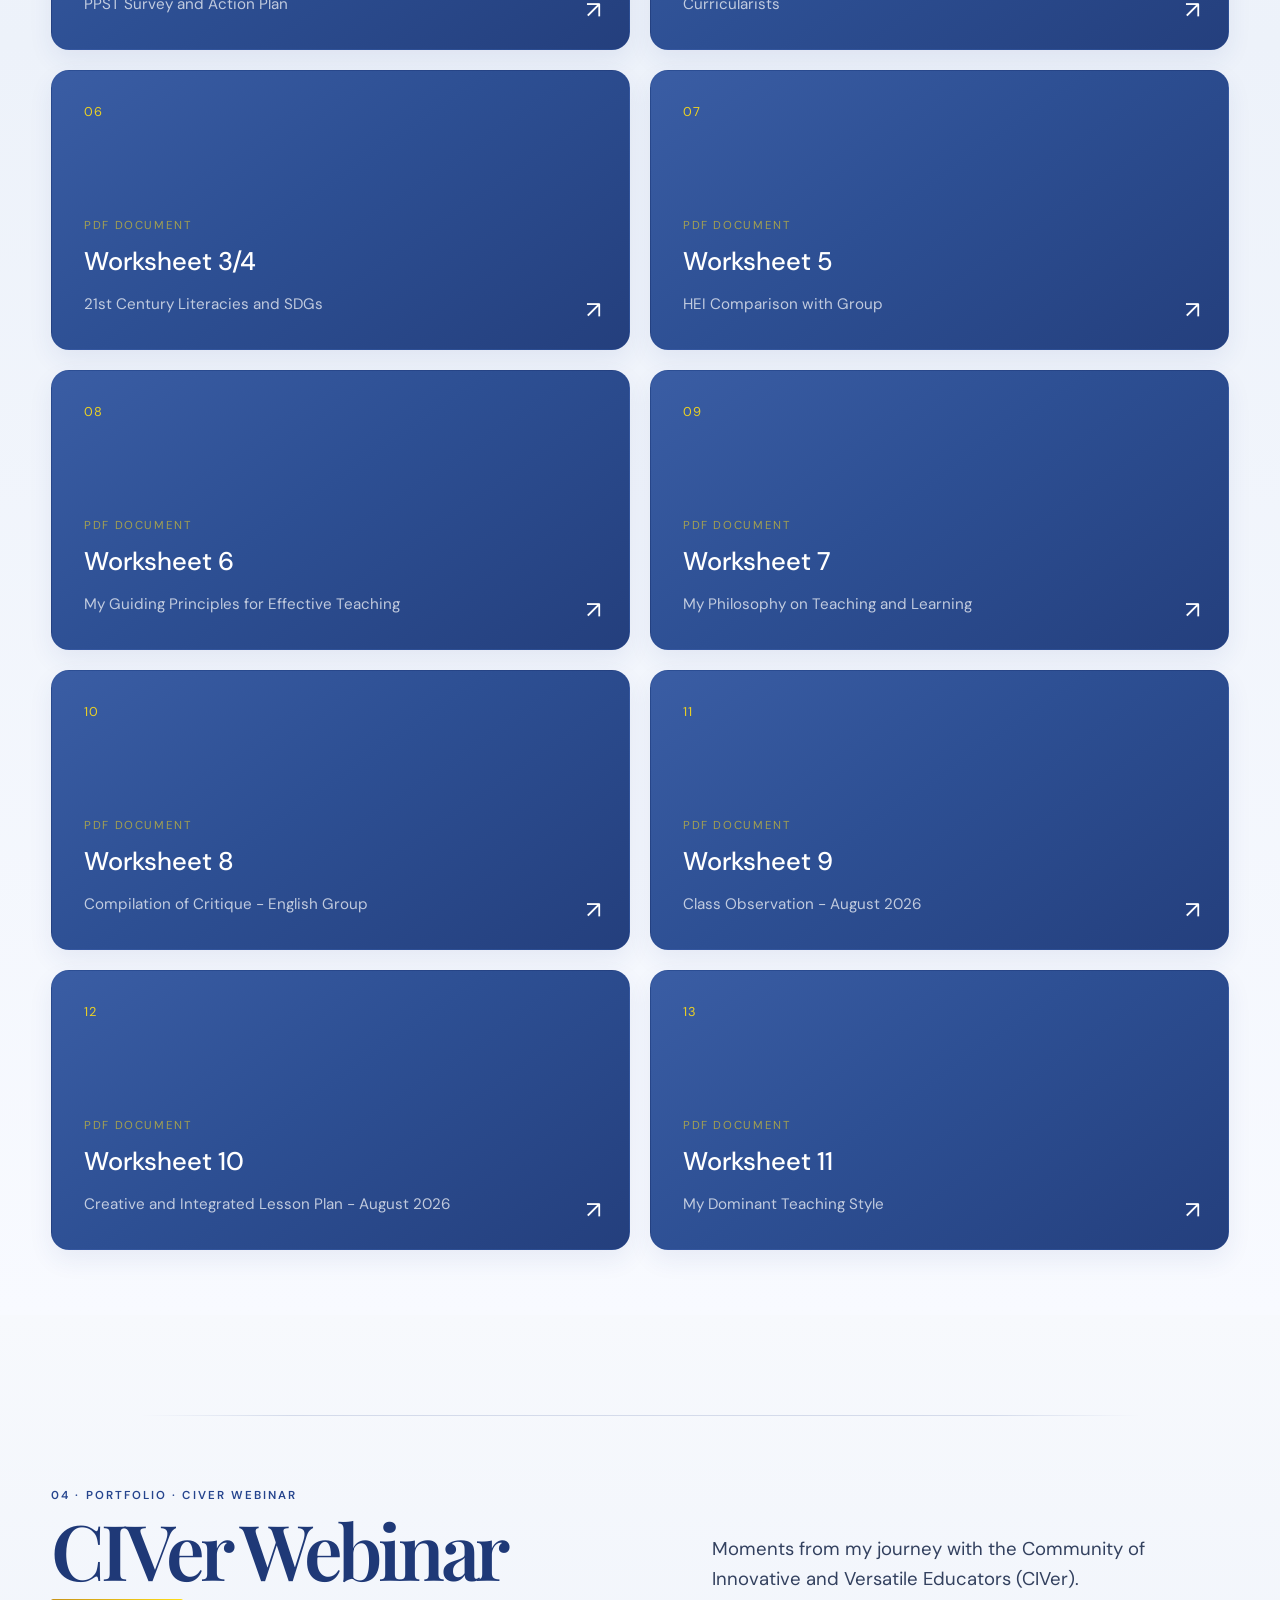
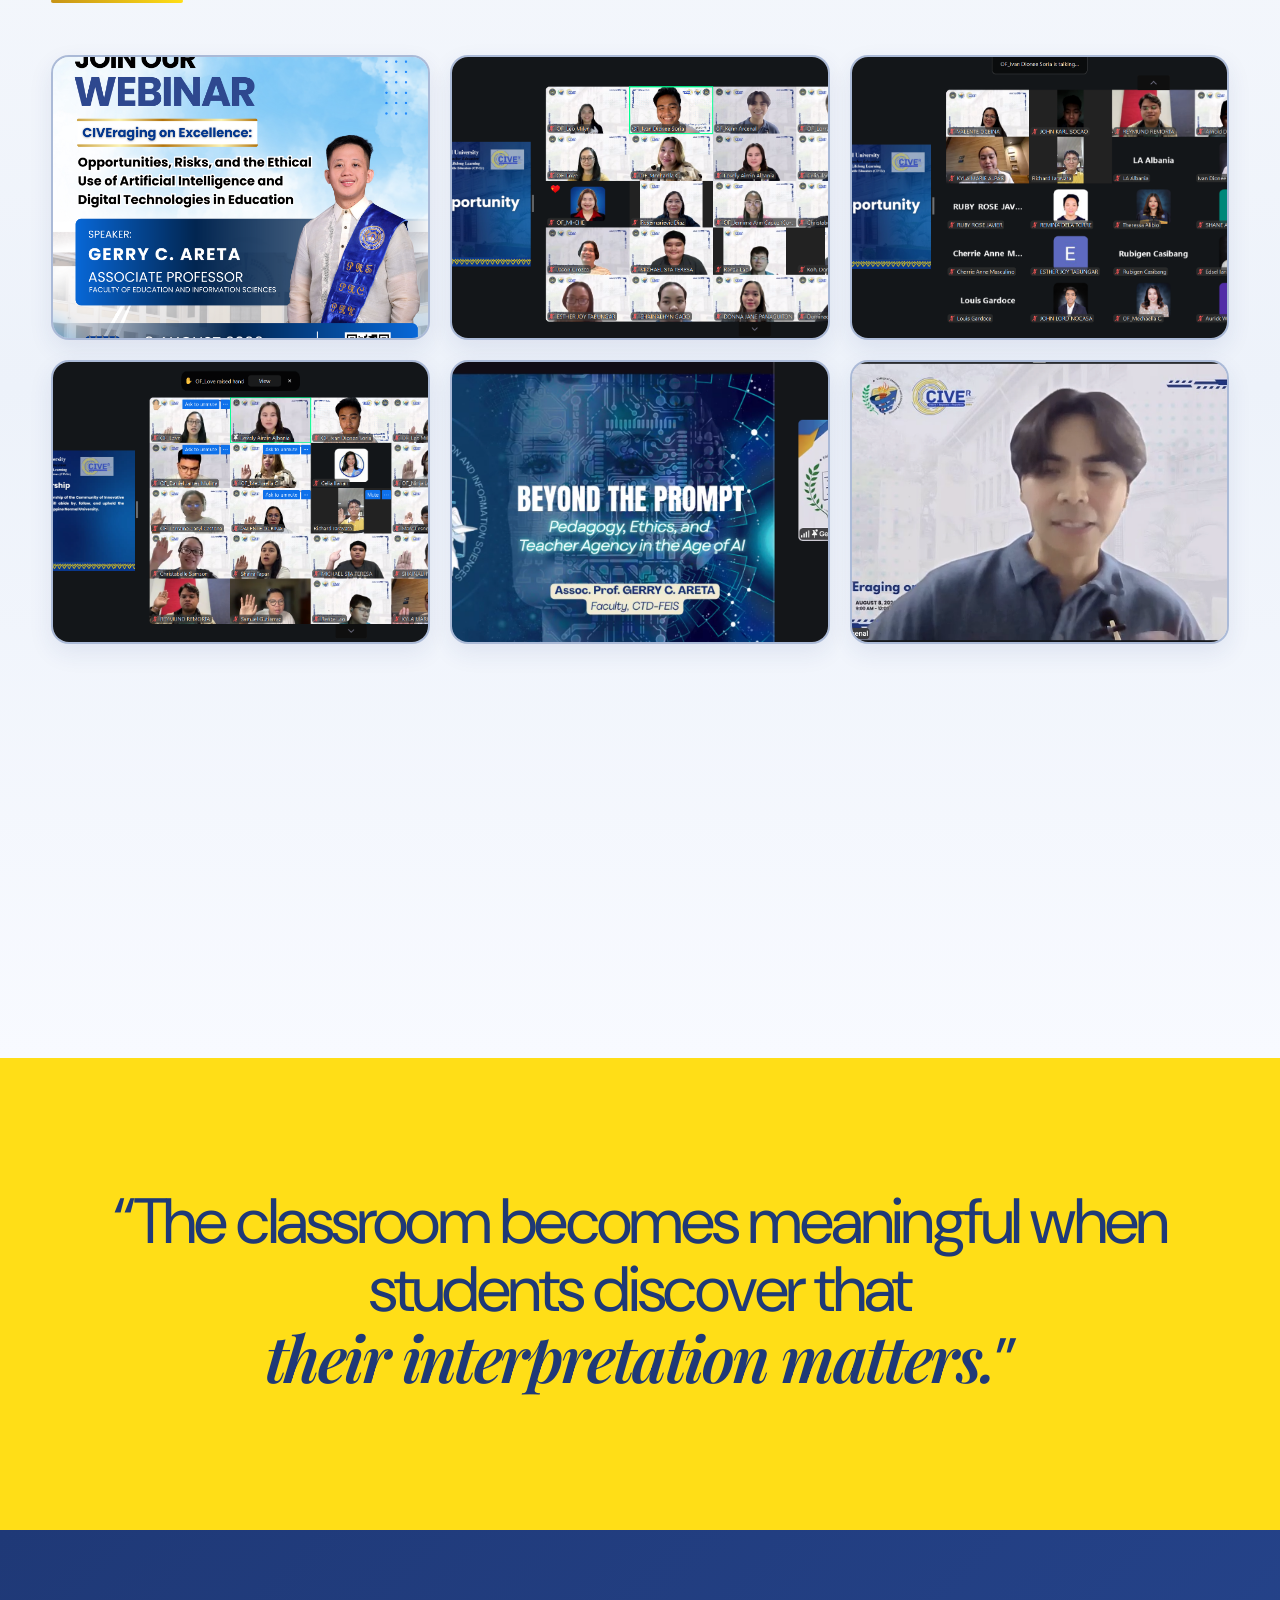
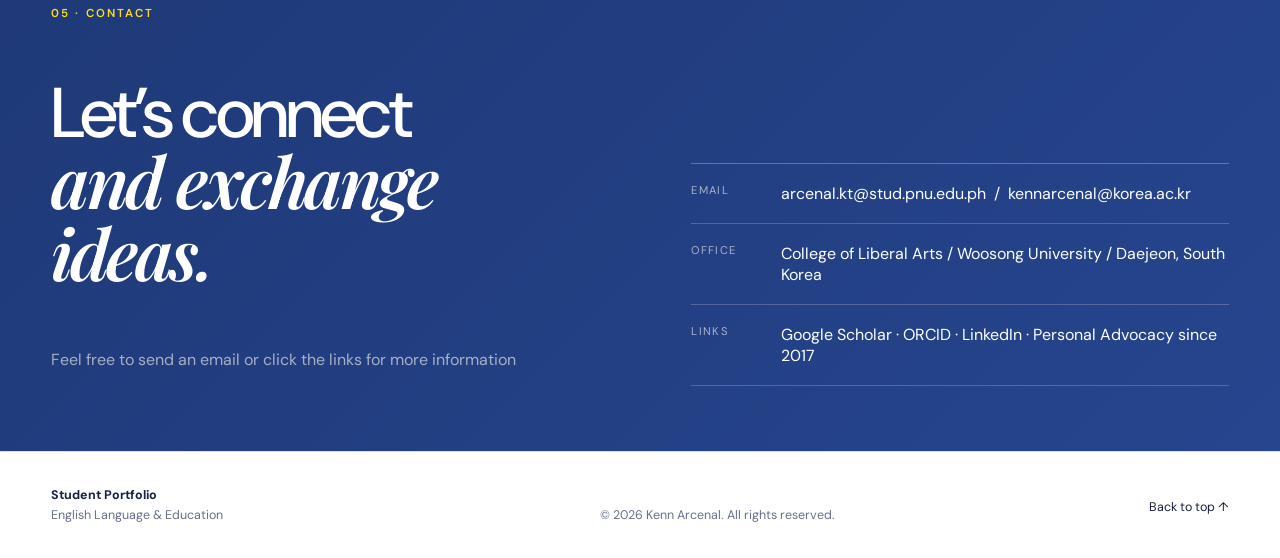
==== commit 950c9d15: "Add files via upload" ====
--- a/index.html
+++ b/index.html
@@ -158,7 +158,7 @@
           <dl class="profile-list">
             <div>
               <dt>POSITION</dt>
-              <dd>Assistant Professor / College of Liberal Arts</dd>
+              <dd class="position-value">Assistant Professor /<span class="position-department">College of Liberal Arts</span></dd>
             </div>
             <div>
               <dt>SPECIALIZATION</dt>
--- a/style.css
+++ b/style.css
@@ -3187,3 +3187,116 @@
     grid-template-columns: 1fr !important;
   }
 }
+
+/* ==========================================================
+   MOBILE NAV — viewport-safe at any scroll position
+   The mobile nav is mounted directly under <body> by script.js,
+   so a scrolled header/backdrop-filter cannot become its containing block.
+   ========================================================== */
+@media (max-width: 980px) {
+  /* Keep the fixed header visually solid without creating a fixed-position
+     containing block on mobile browsers. */
+  .site-header,
+  .site-header.scrolled,
+  body.menu-open .site-header {
+    -webkit-backdrop-filter: none !important;
+    backdrop-filter: none !important;
+    transform: none !important;
+    filter: none !important;
+    perspective: none !important;
+    contain: none !important;
+  }
+
+  .site-header.scrolled,
+  body.menu-open .site-header {
+    background: rgba(255, 255, 255, 0.985) !important;
+  }
+
+  /* mainNav is a direct child of body on <=980px. */
+  body > .main-nav,
+  body > .main-nav:not(.open) {
+    display: none !important;
+    position: fixed !important;
+    top: 68px !important;
+    right: 0 !important;
+    bottom: 0 !important;
+    left: 0 !important;
+    z-index: 2100 !important;
+    width: 100% !important;
+    height: calc(100vh - 68px) !important;
+    max-height: none !important;
+    margin: 0 !important;
+    padding: 22px clamp(18px, 5vw, 42px) 34px !important;
+    overflow-x: hidden !important;
+    overflow-y: auto !important;
+    -webkit-overflow-scrolling: touch;
+    overscroll-behavior: contain;
+    background: rgba(248, 250, 255, 0.995) !important;
+    border-top: 1px solid rgba(38, 69, 142, 0.12) !important;
+    box-shadow: 0 18px 45px rgba(23, 33, 61, 0.12) !important;
+  }
+
+  @supports (height: 100dvh) {
+    body > .main-nav,
+    body > .main-nav:not(.open) {
+      height: calc(100dvh - 68px) !important;
+    }
+  }
+
+  body > .main-nav.open {
+    display: flex !important;
+    flex-direction: column !important;
+    align-items: stretch !important;
+    justify-content: flex-start !important;
+    gap: 9px !important;
+  }
+
+  /* Ensure every direct menu item keeps the same mobile card layout after
+     mainNav is moved outside the header. */
+  body > .main-nav > a,
+  body > .main-nav > .portfolio-dropdown {
+    width: min(100%, 560px) !important;
+    margin-inline: auto !important;
+    flex: 0 0 auto !important;
+  }
+}
+
+
+
+
+/* ==========================================================
+   POSITION — guaranteed mobile-only line break
+   Uses a dedicated span instead of <br> so the break cannot be
+   lost to browser/display quirks. Overrides generic profile span badge styles.
+   ========================================================== */
+.profile-list dd.position-value .position-department {
+  display: inline;
+  margin: 0;
+  padding: 0;
+  background: transparent;
+  color: inherit;
+  font: inherit;
+  font-size: inherit;
+  font-weight: inherit;
+  letter-spacing: inherit;
+  line-height: inherit;
+  border: 0;
+  border-radius: 0;
+  white-space: normal;
+}
+
+.profile-list dd.position-value .position-department::before {
+  content: " ";
+}
+
+@media (max-width: 650px) {
+  .profile-list dd.position-value .position-department {
+    display: block !important;
+    width: 100%;
+    white-space: nowrap;
+  }
+
+  .profile-list dd.position-value .position-department::before {
+    content: "";
+  }
+}
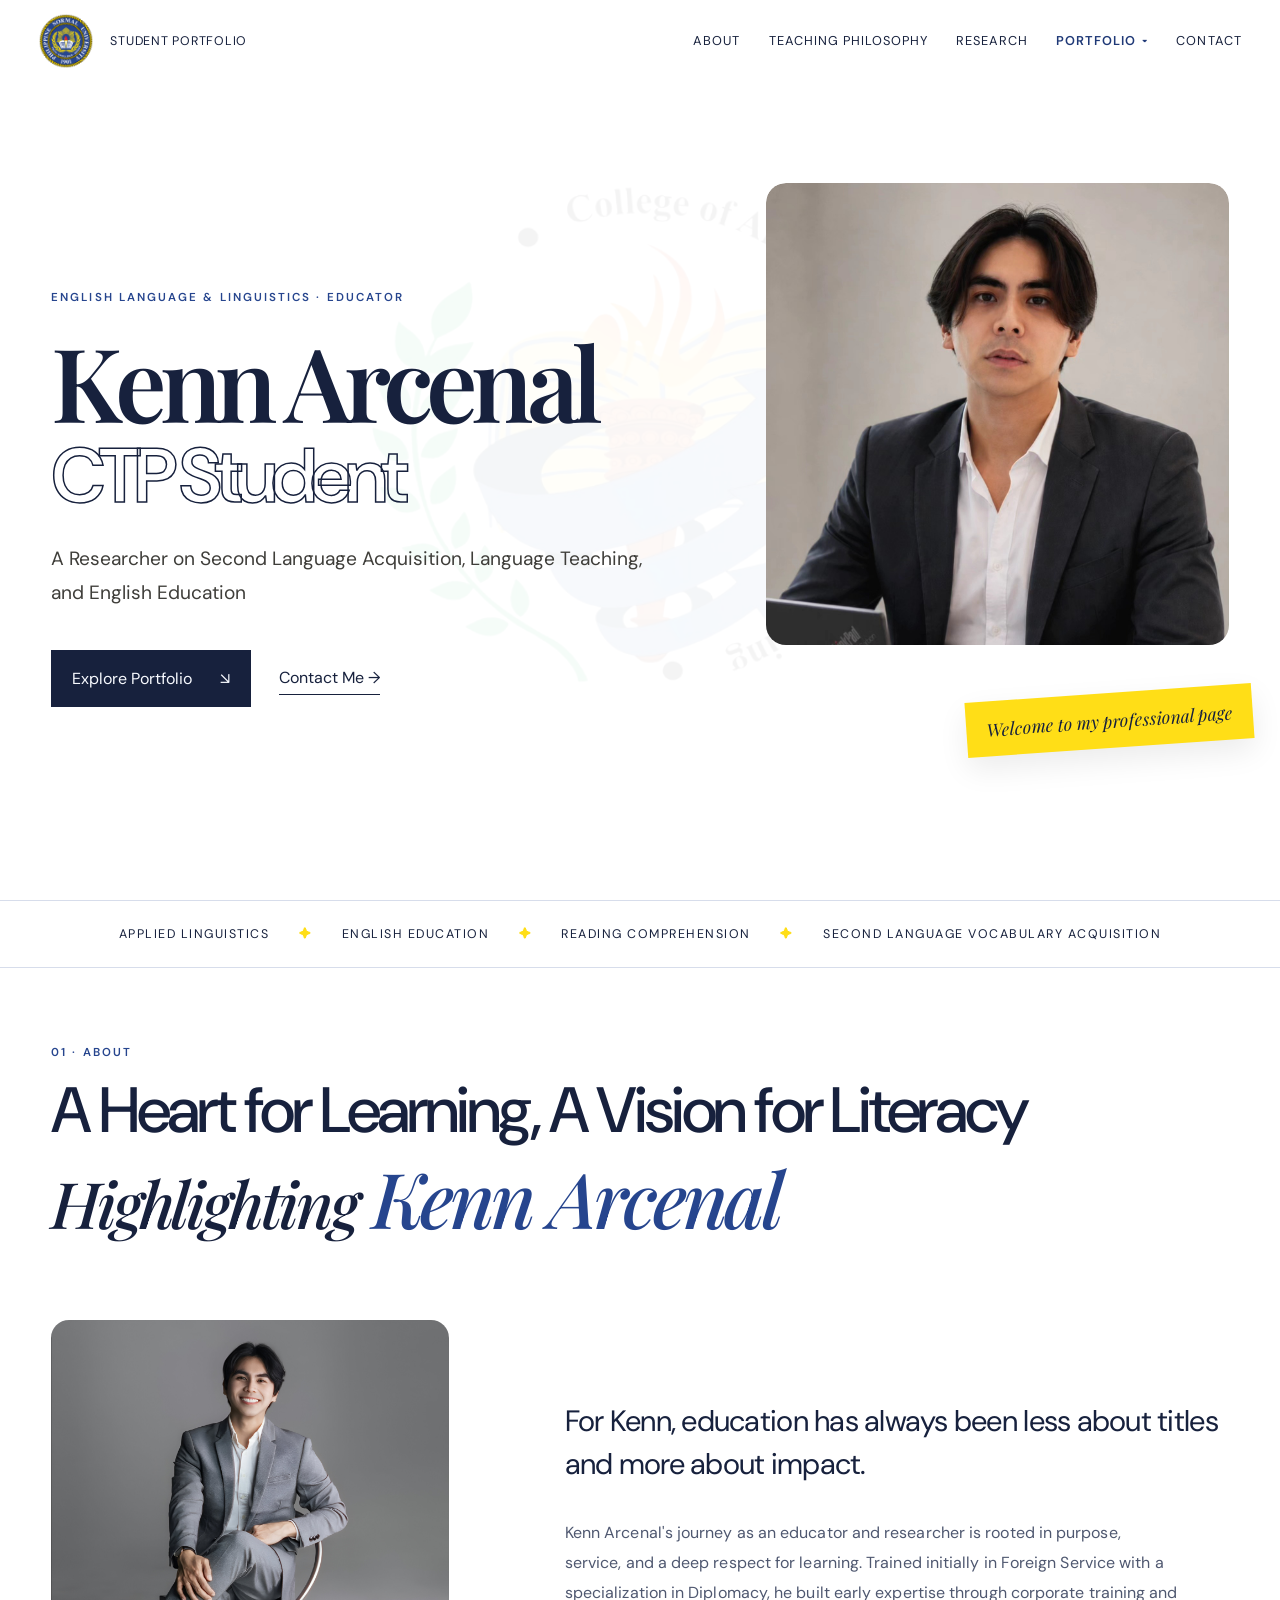
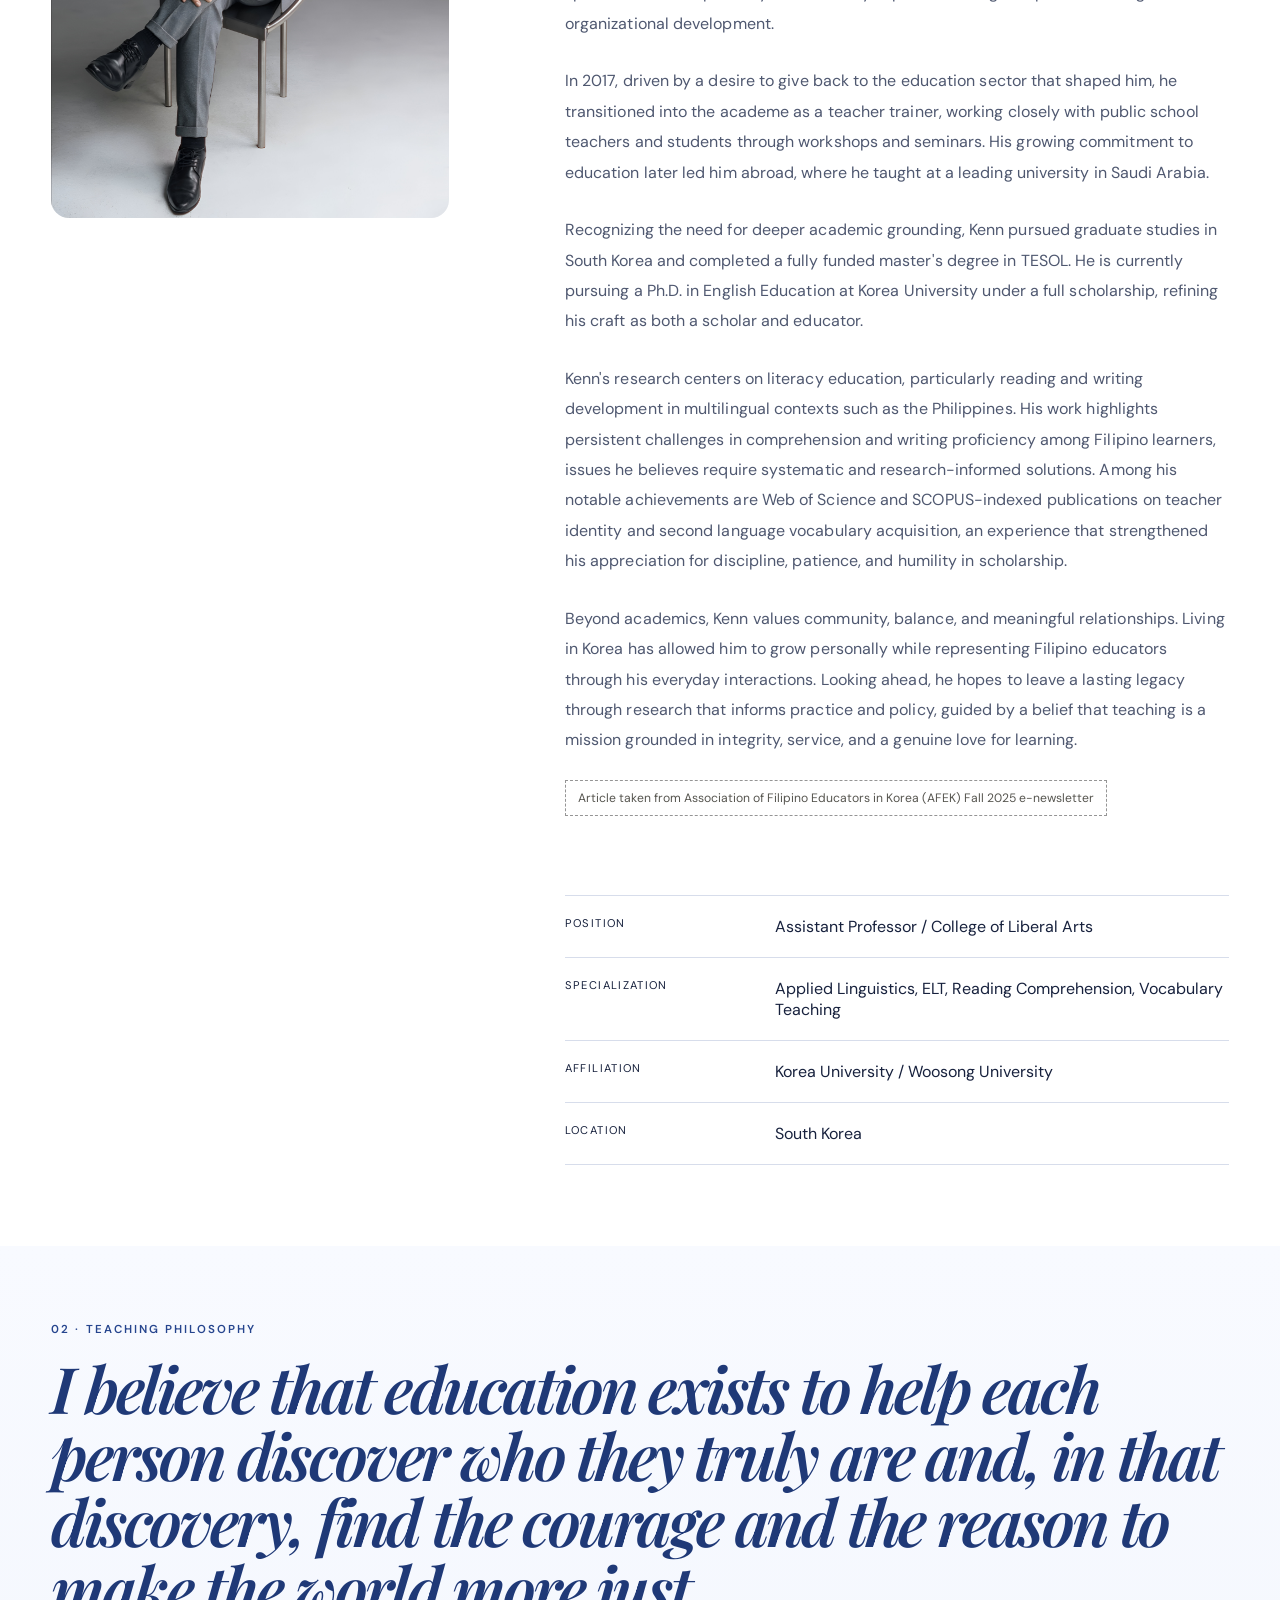
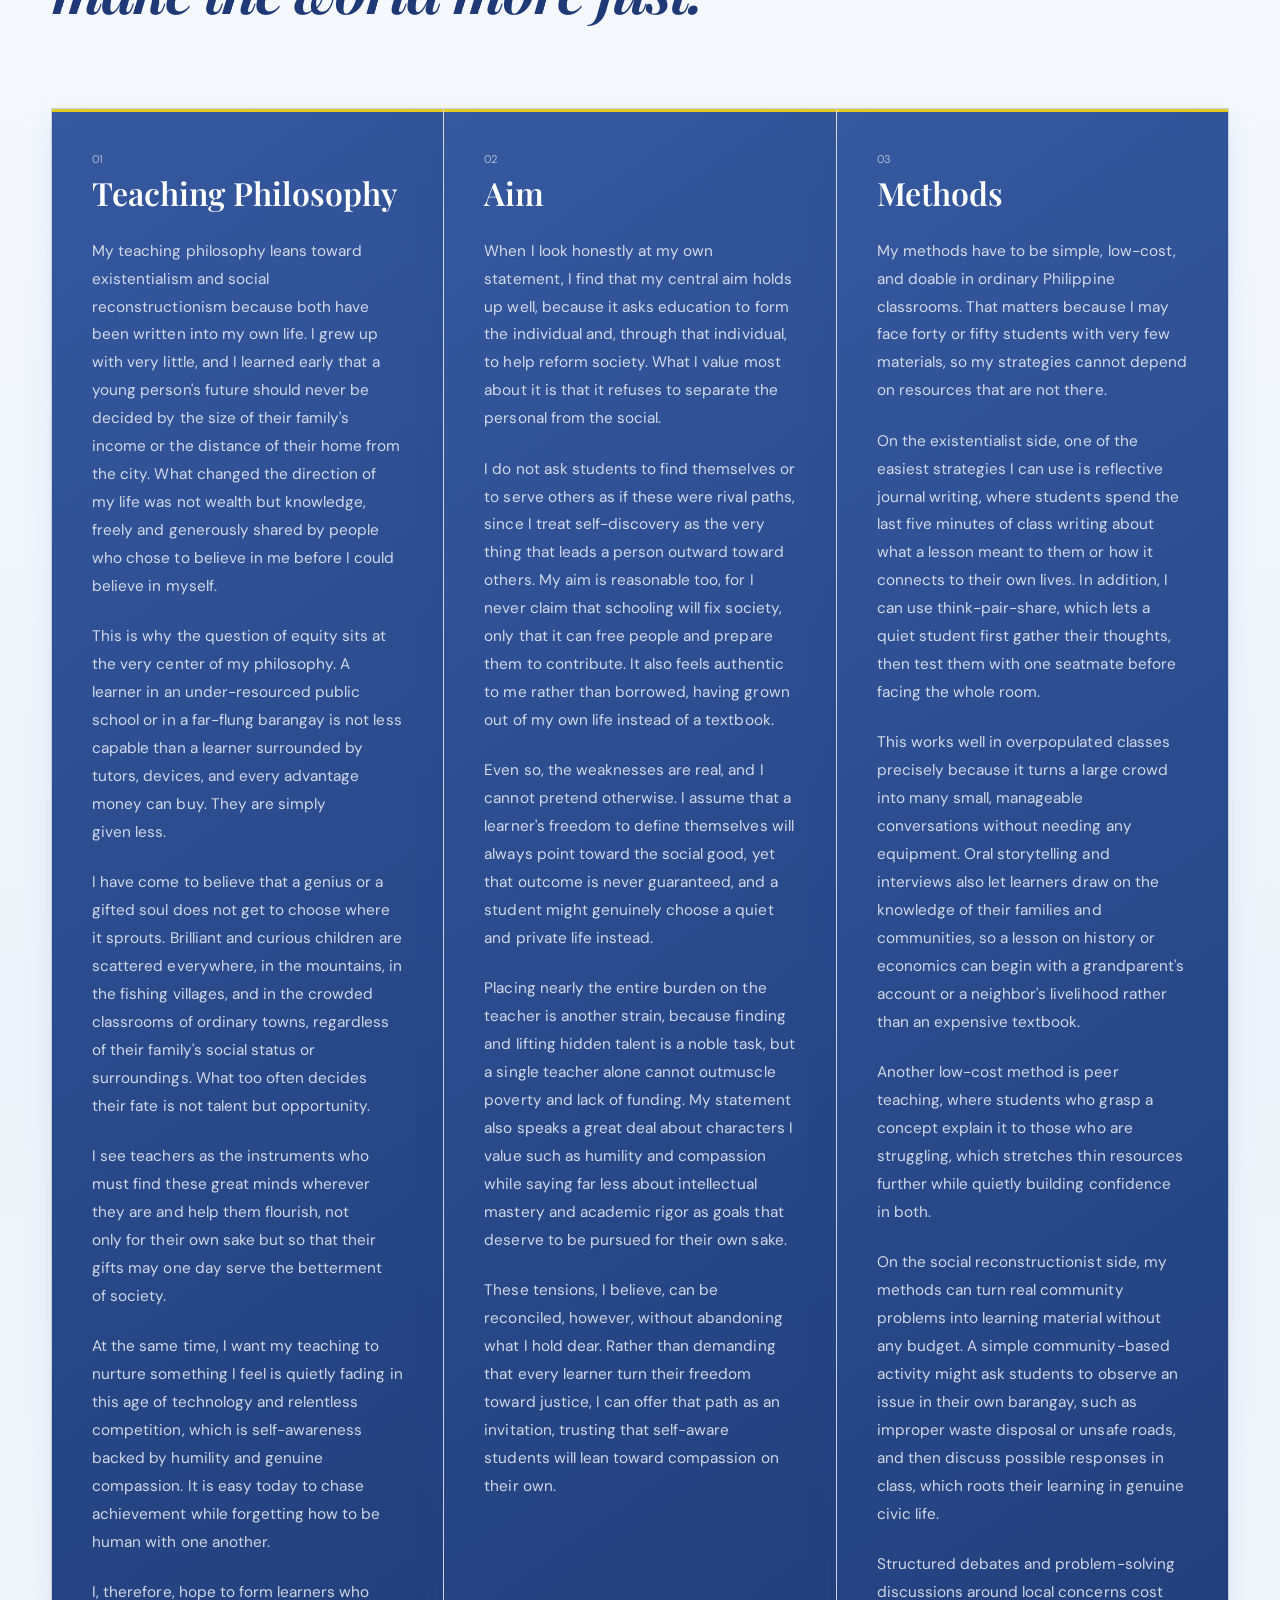
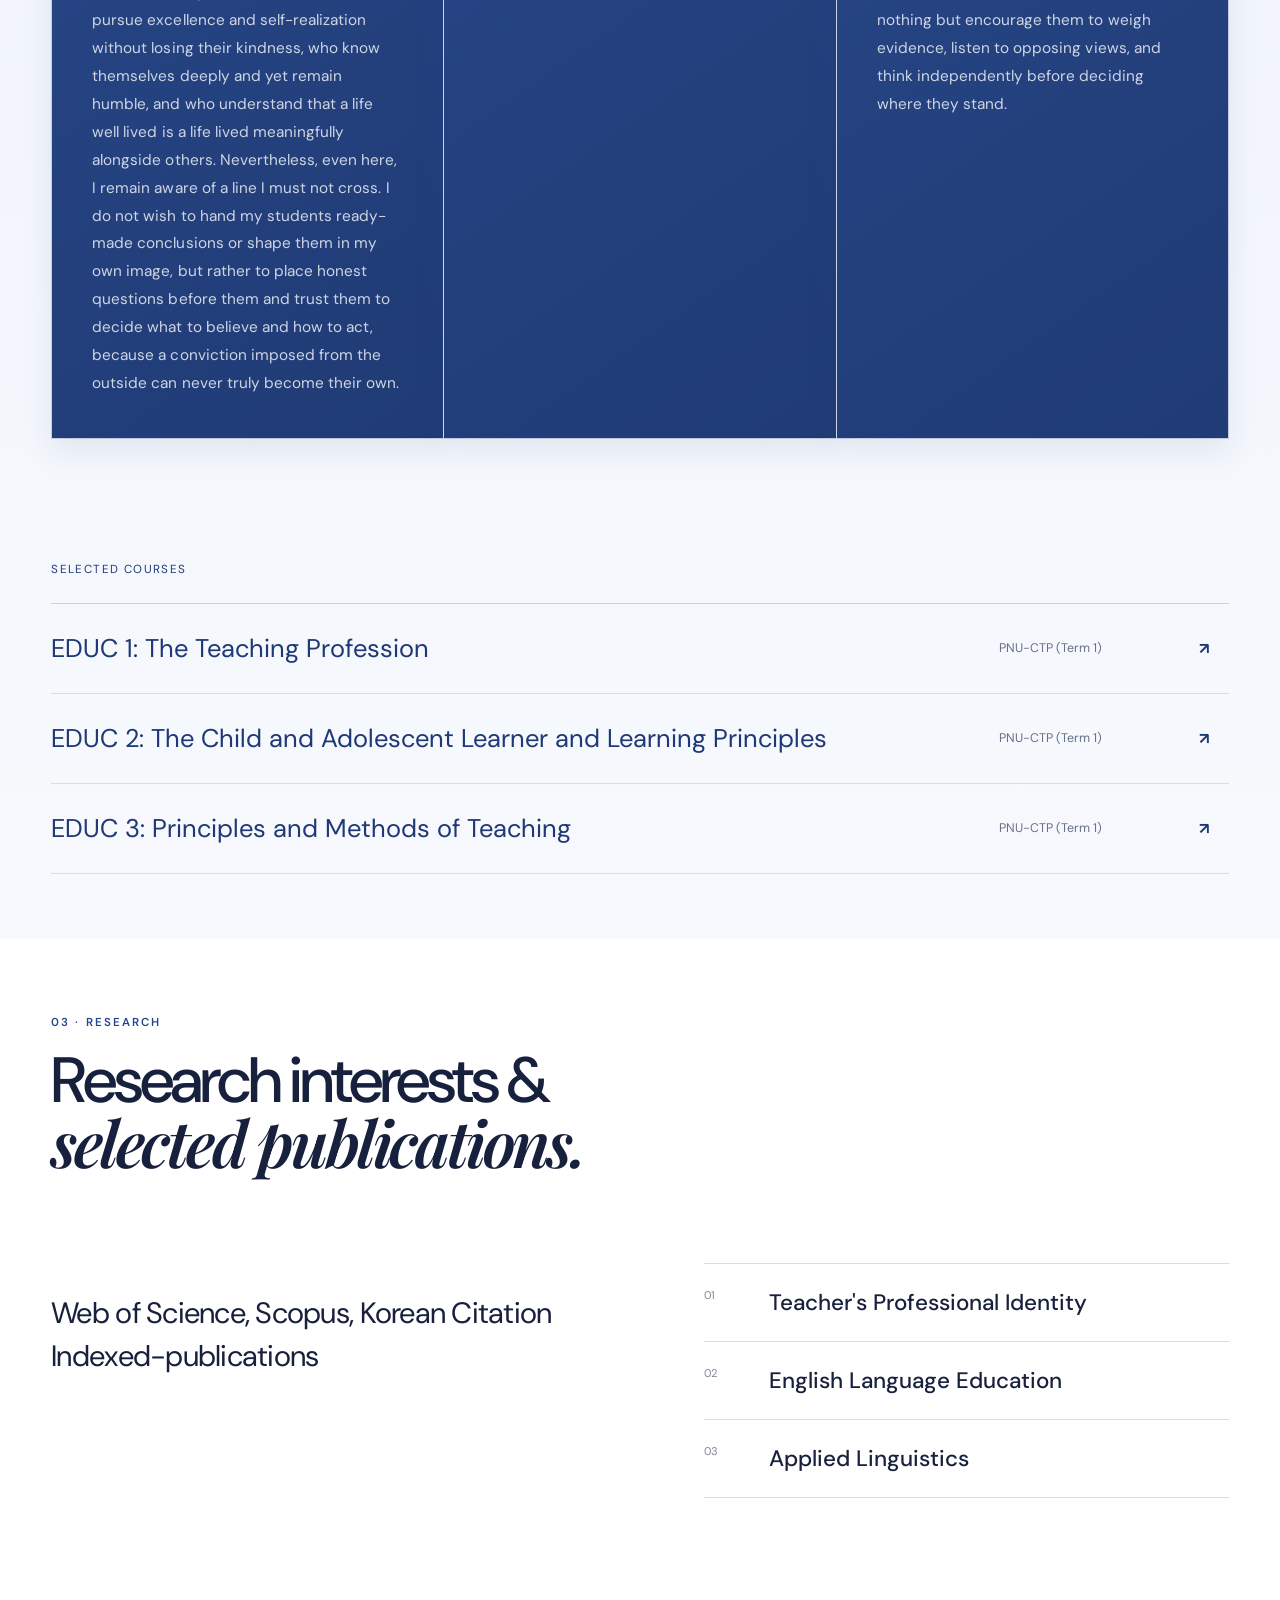
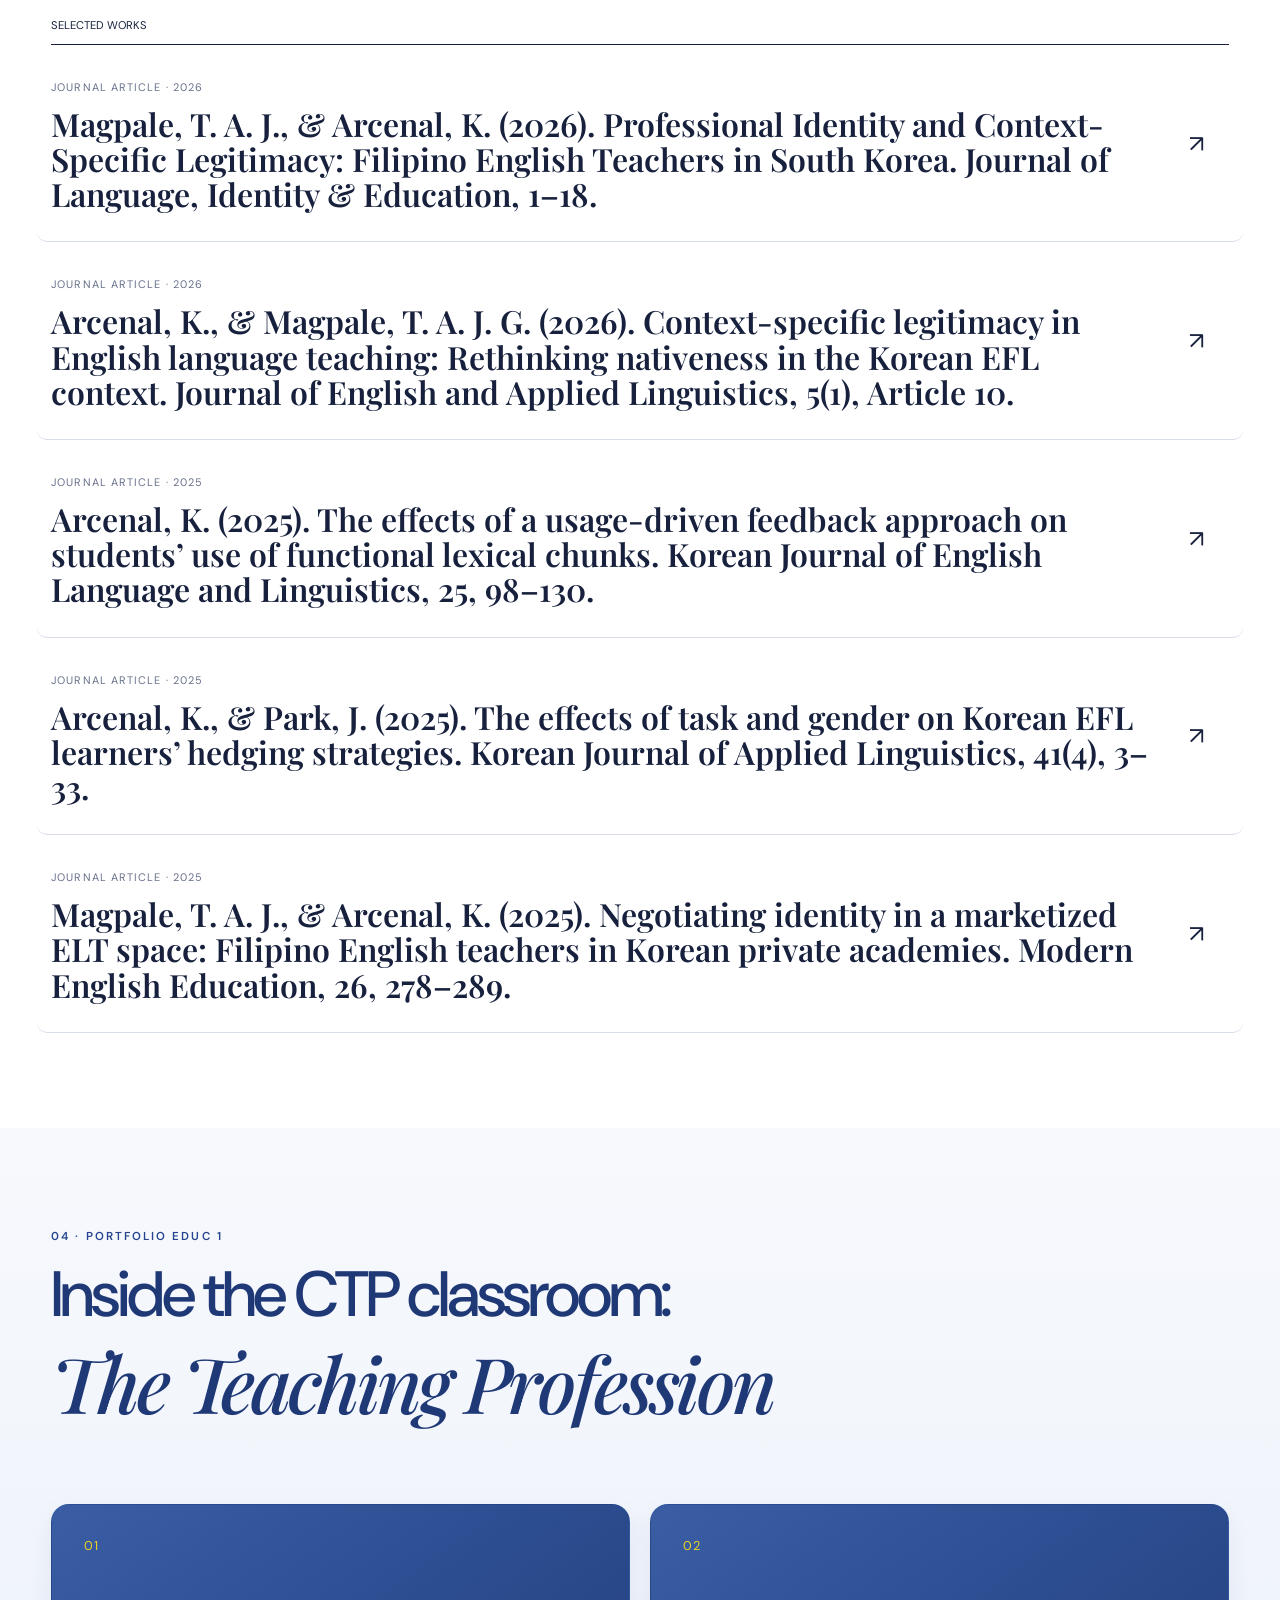
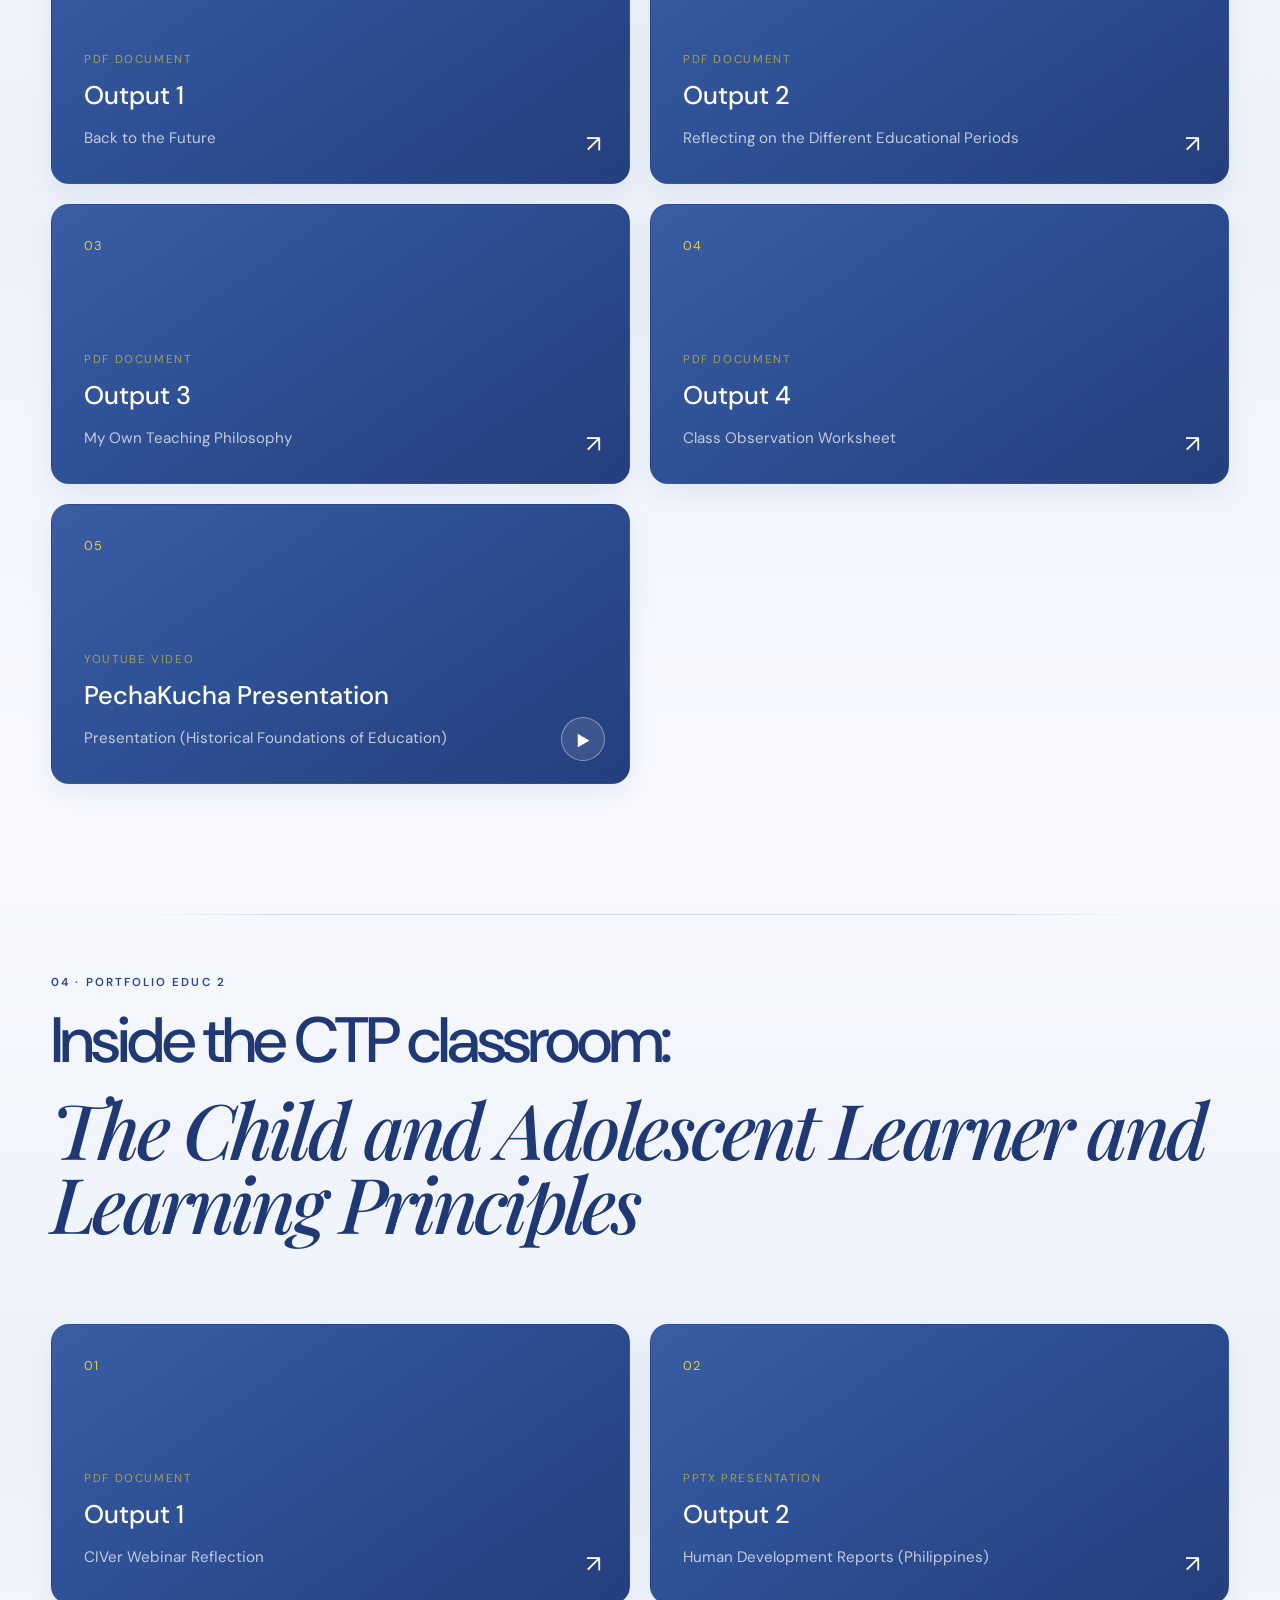
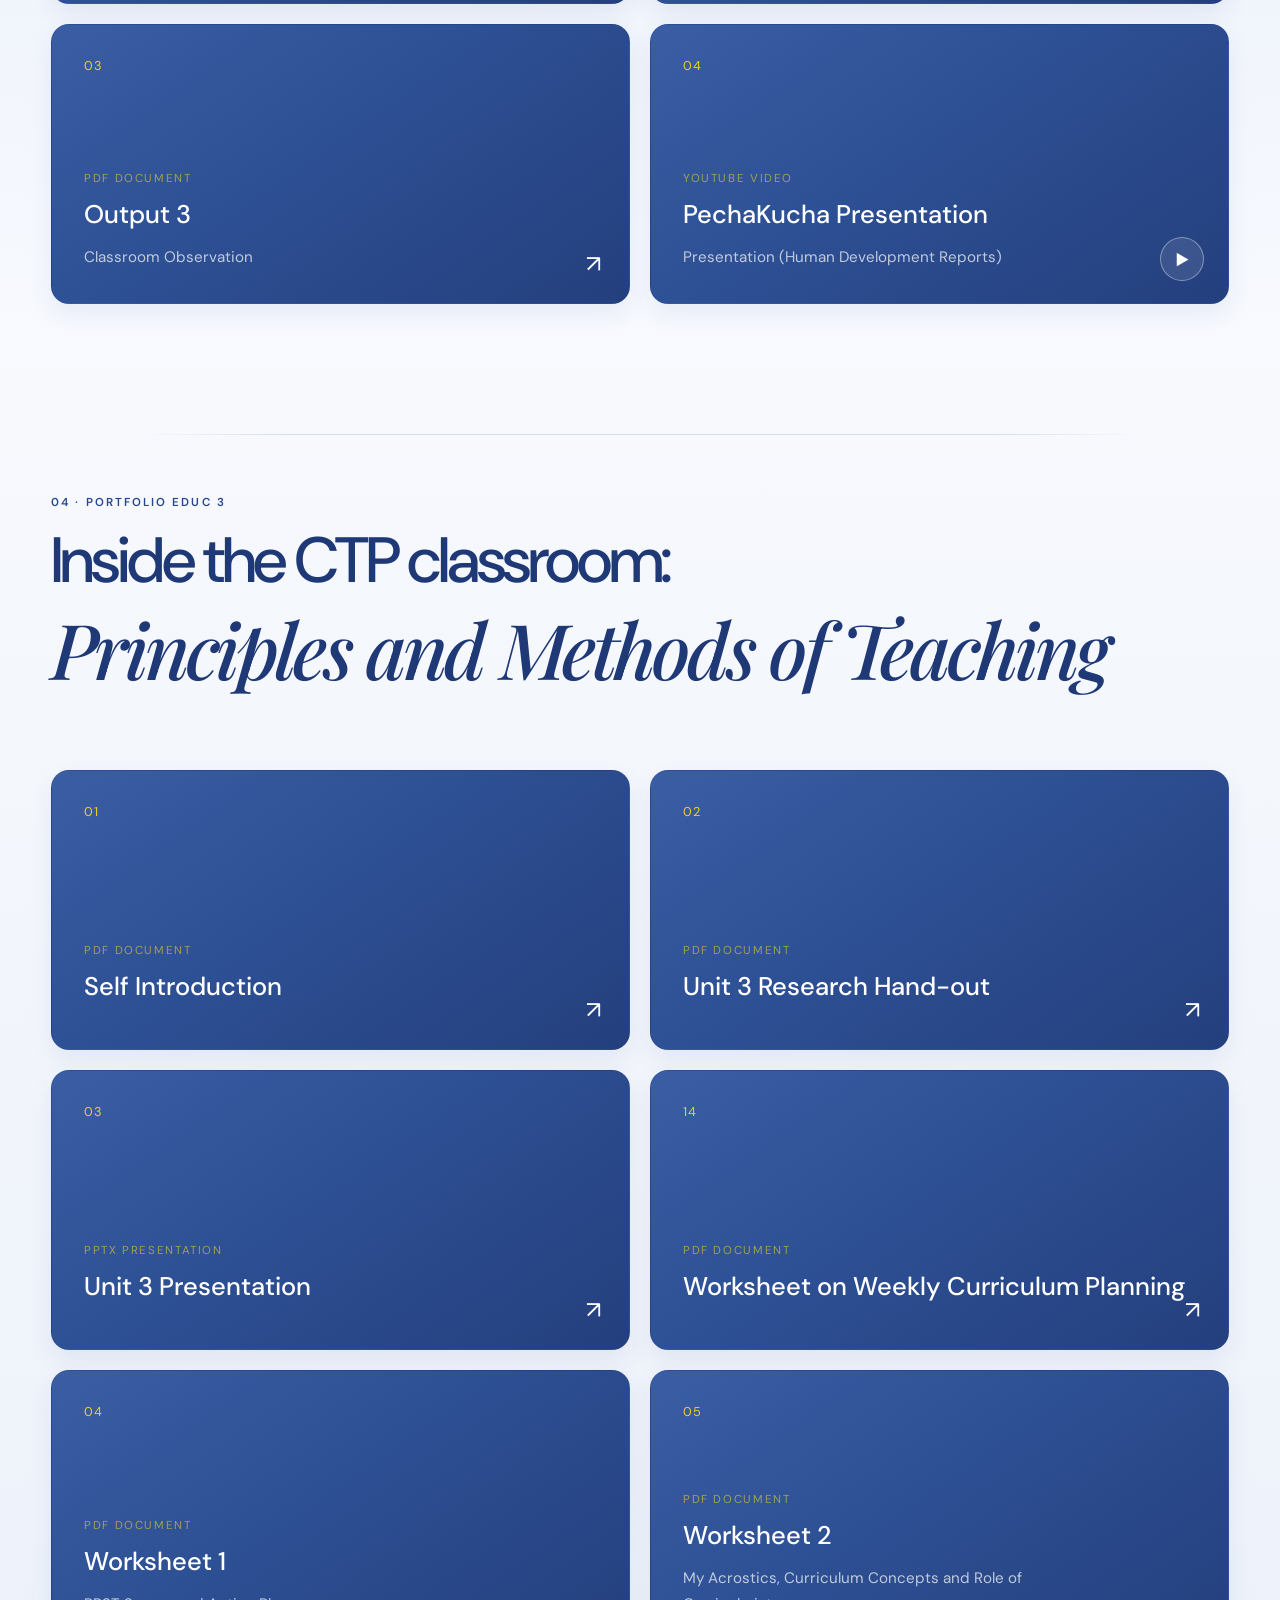
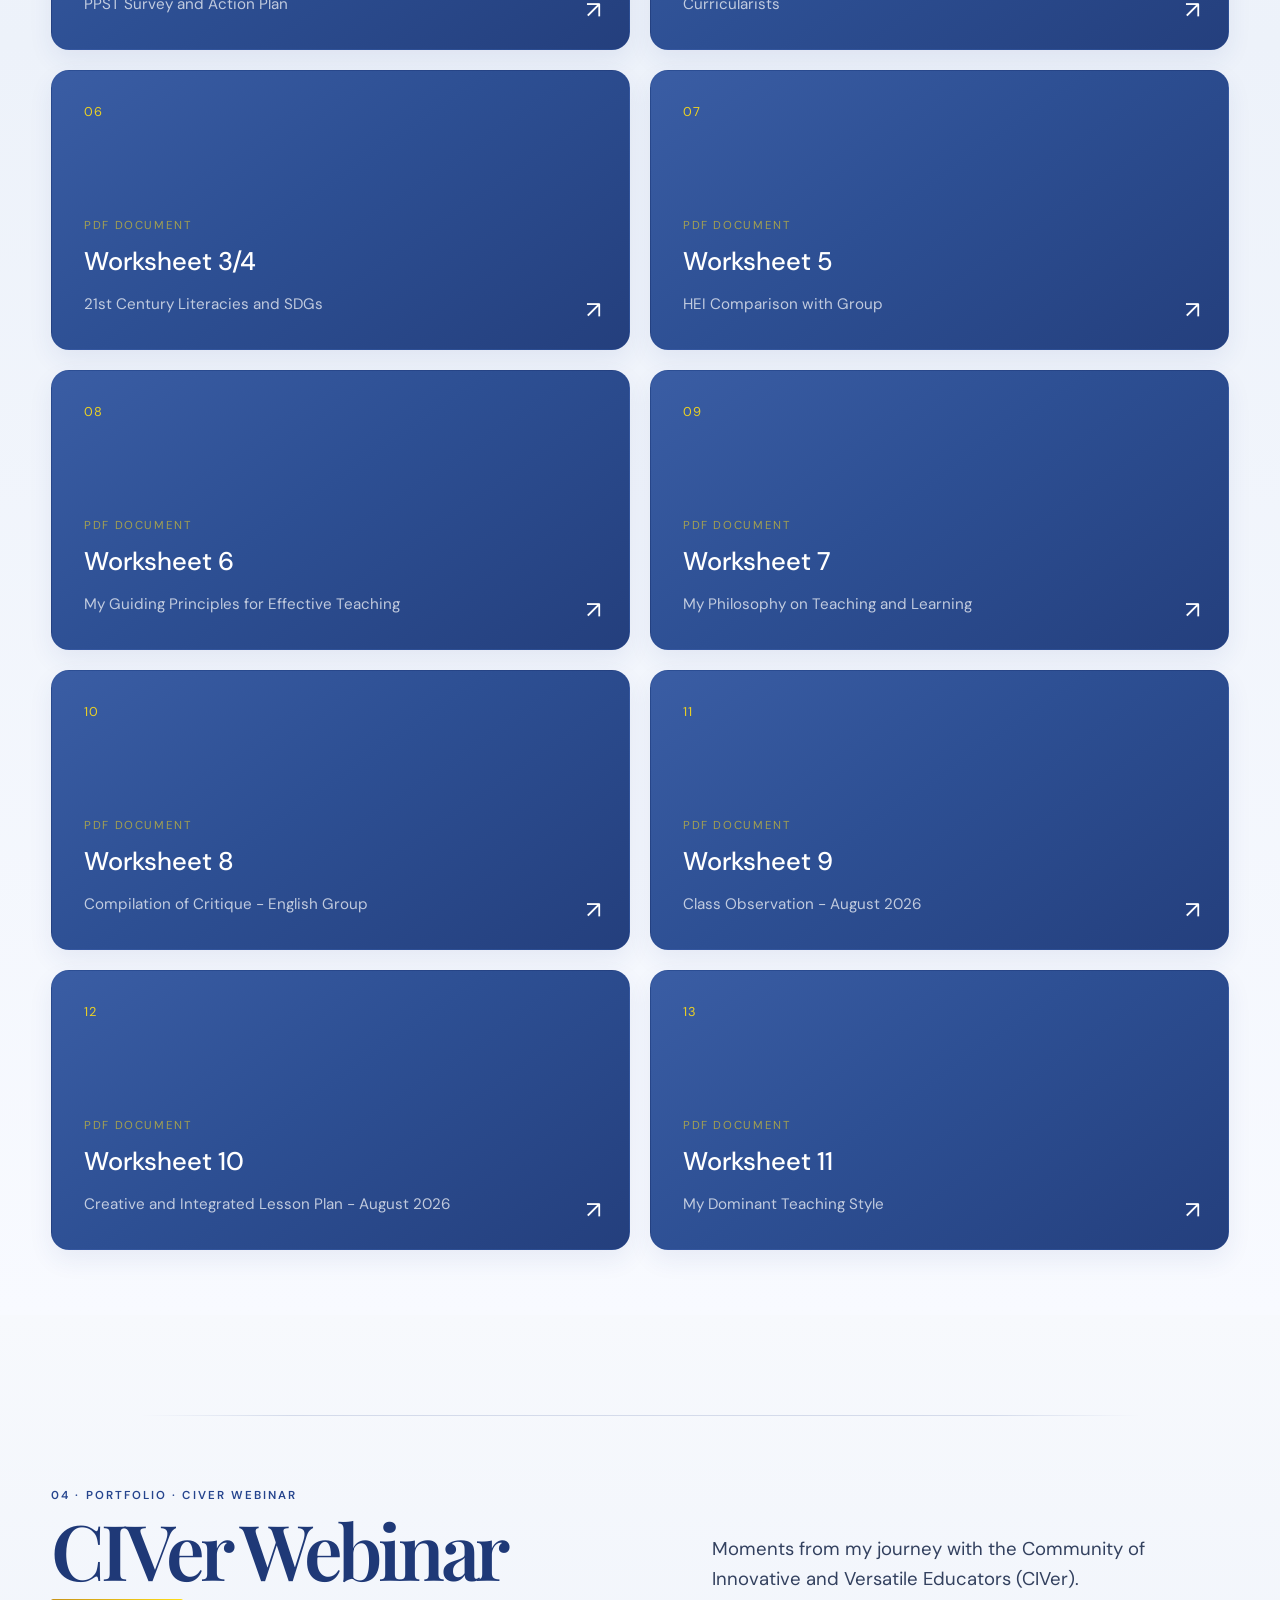
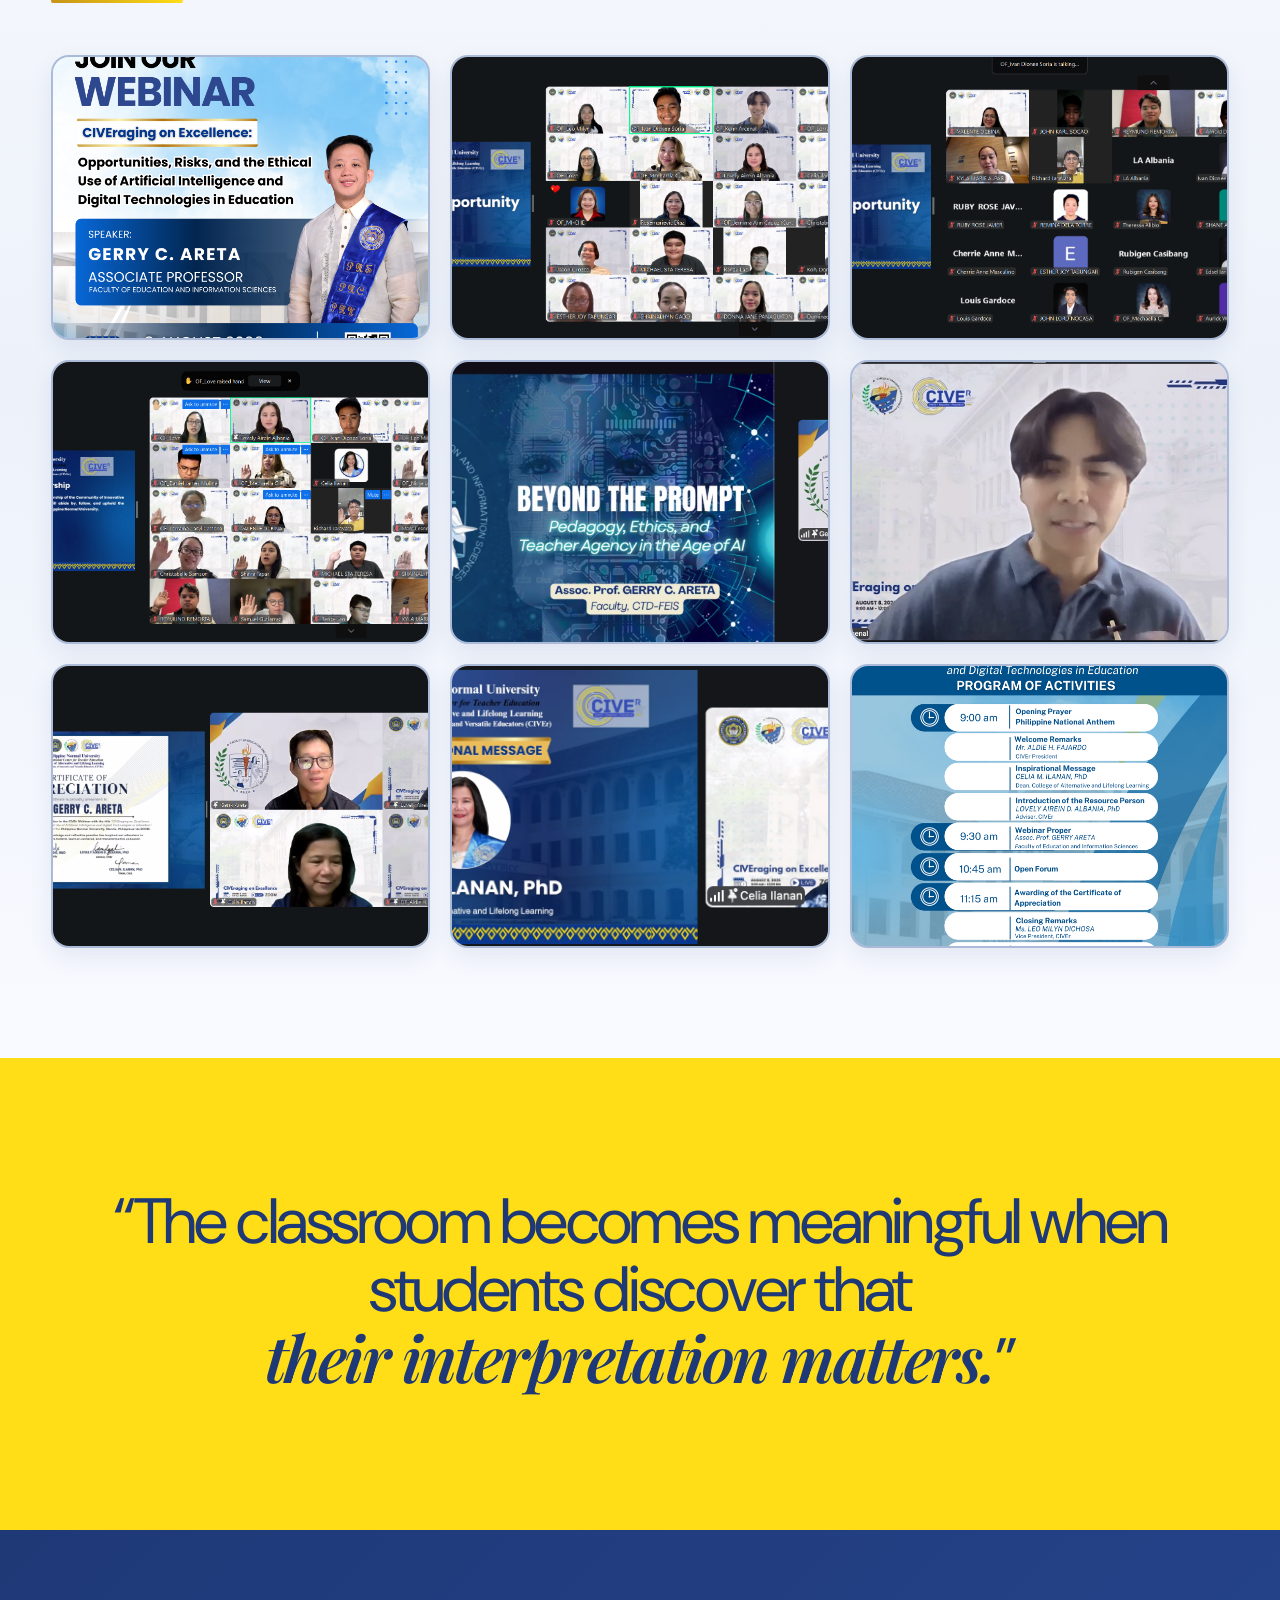
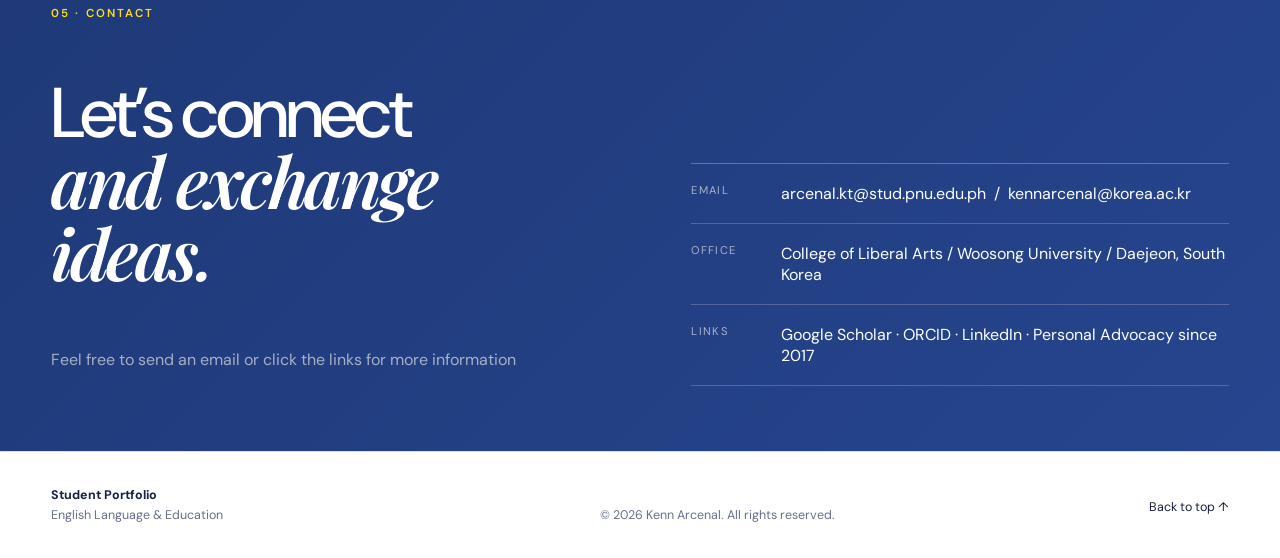
==== commit e3696dbc: "Add files via upload" ====
--- a/index.html
+++ b/index.html
@@ -158,7 +158,7 @@
           <dl class="profile-list">
             <div>
               <dt>POSITION</dt>
-              <dd class="position-value">Assistant Professor /<span class="position-department">College of Liberal Arts</span></dd>
+              <dd class="position-value">Assistant Professor /<div class="position-department">&nbsp;College of Liberal Arts</div></dd>
             </div>
             <div>
               <dt>SPECIALIZATION</dt>
--- a/style.css
+++ b/style.css
@@ -3265,38 +3265,42 @@
 
 
 /* ==========================================================
-   POSITION — guaranteed mobile-only line break
-   Uses a dedicated span instead of <br> so the break cannot be
-   lost to browser/display quirks. Overrides generic profile span badge styles.
+   POSITION — mobile-only line break, no badge styling
+   A div is used so the generic .profile-list dd span badge rule
+   can never affect "College of Liberal Arts".
    ========================================================== */
 .profile-list dd.position-value .position-department {
   display: inline;
   margin: 0;
   padding: 0;
+  border: 0;
   background: transparent;
   color: inherit;
-  font: inherit;
+  font-family: inherit;
   font-size: inherit;
+  font-style: inherit;
   font-weight: inherit;
   letter-spacing: inherit;
   line-height: inherit;
-  border: 0;
-  border-radius: 0;
-  white-space: normal;
-}
-
-.profile-list dd.position-value .position-department::before {
-  content: " ";
+  text-transform: none;
+  box-shadow: none;
 }
 
 @media (max-width: 650px) {
   .profile-list dd.position-value .position-department {
     display: block !important;
-    width: 100%;
-    white-space: nowrap;
-  }
-
-  .profile-list dd.position-value .position-department::before {
-    content: "";
-  }
-}
+    width: 100% !important;
+    margin: 0 !important;
+    padding: 0 !important;
+    background: transparent !important;
+    color: inherit !important;
+    font-family: inherit !important;
+    font-size: inherit !important;
+    font-style: inherit !important;
+    font-weight: inherit !important;
+    letter-spacing: inherit !important;
+    line-height: inherit !important;
+    white-space: nowrap !important;
+    box-shadow: none !important;
+  }
+}
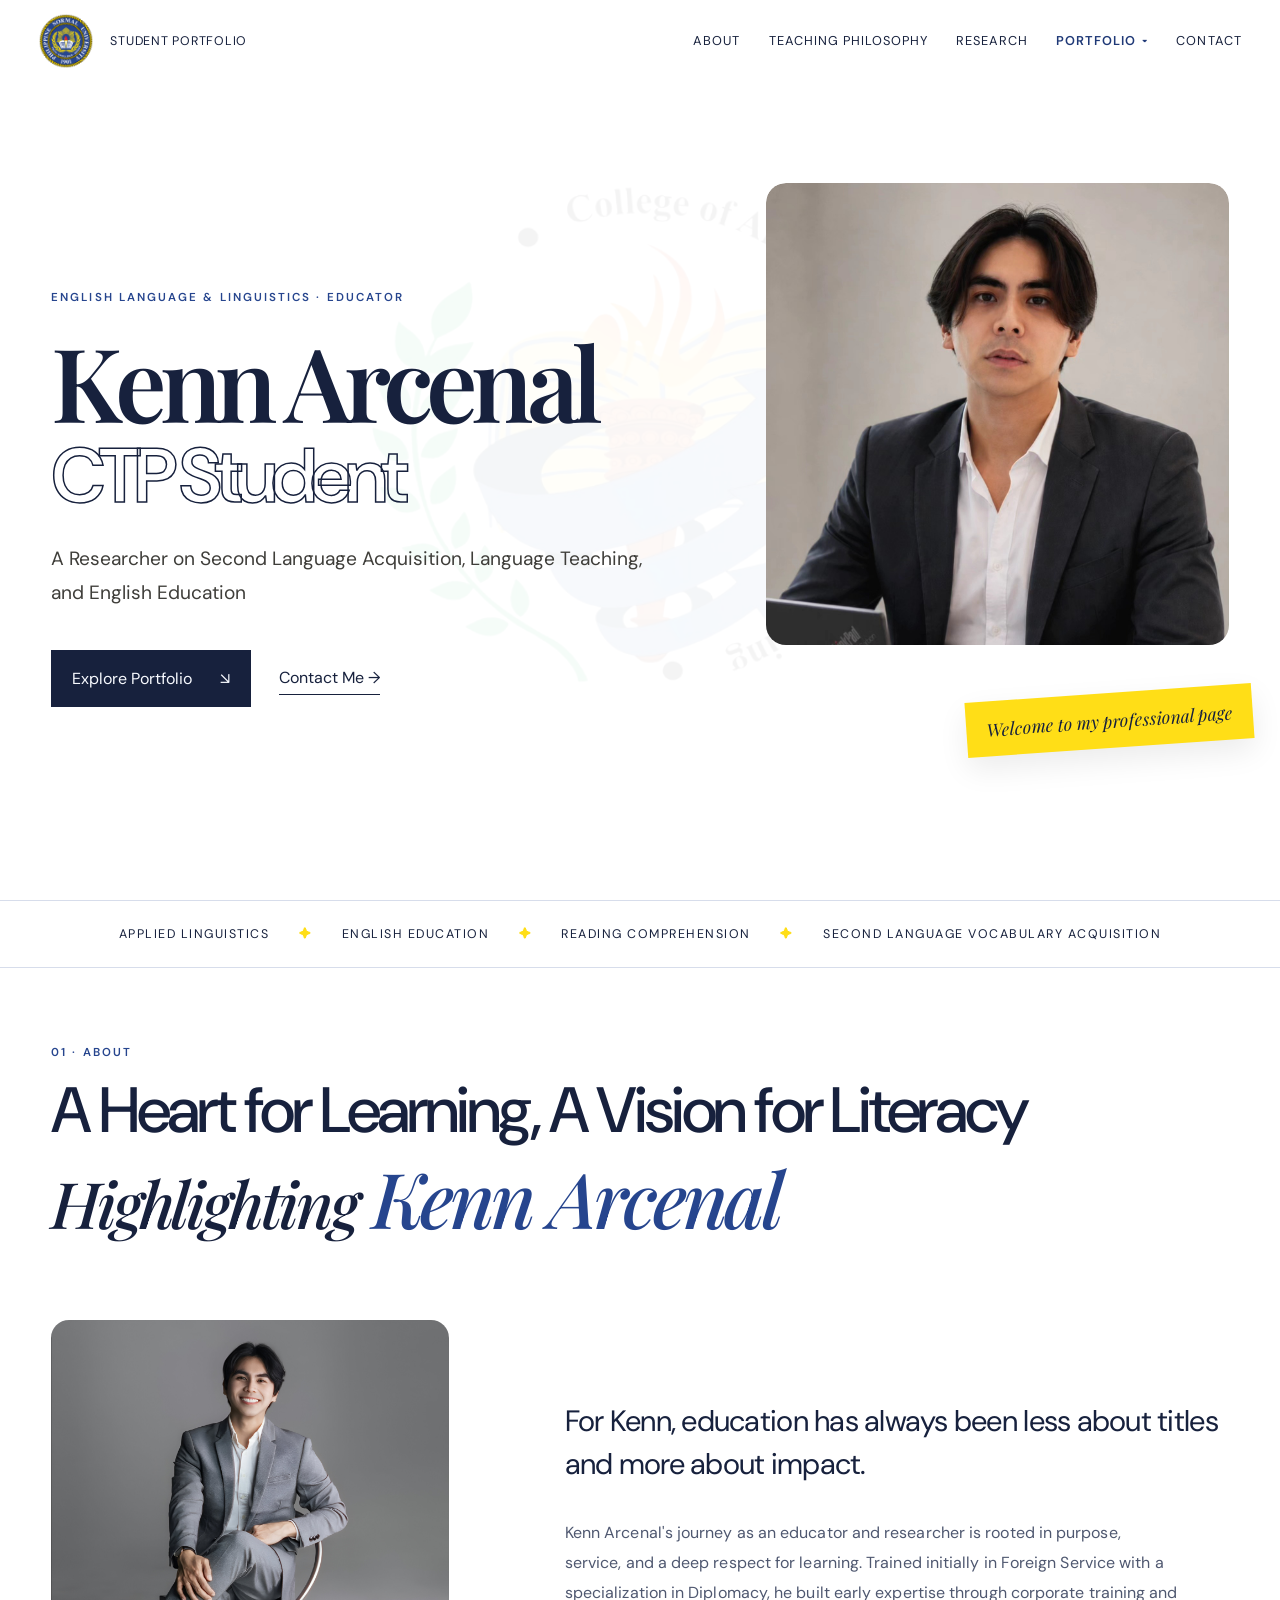
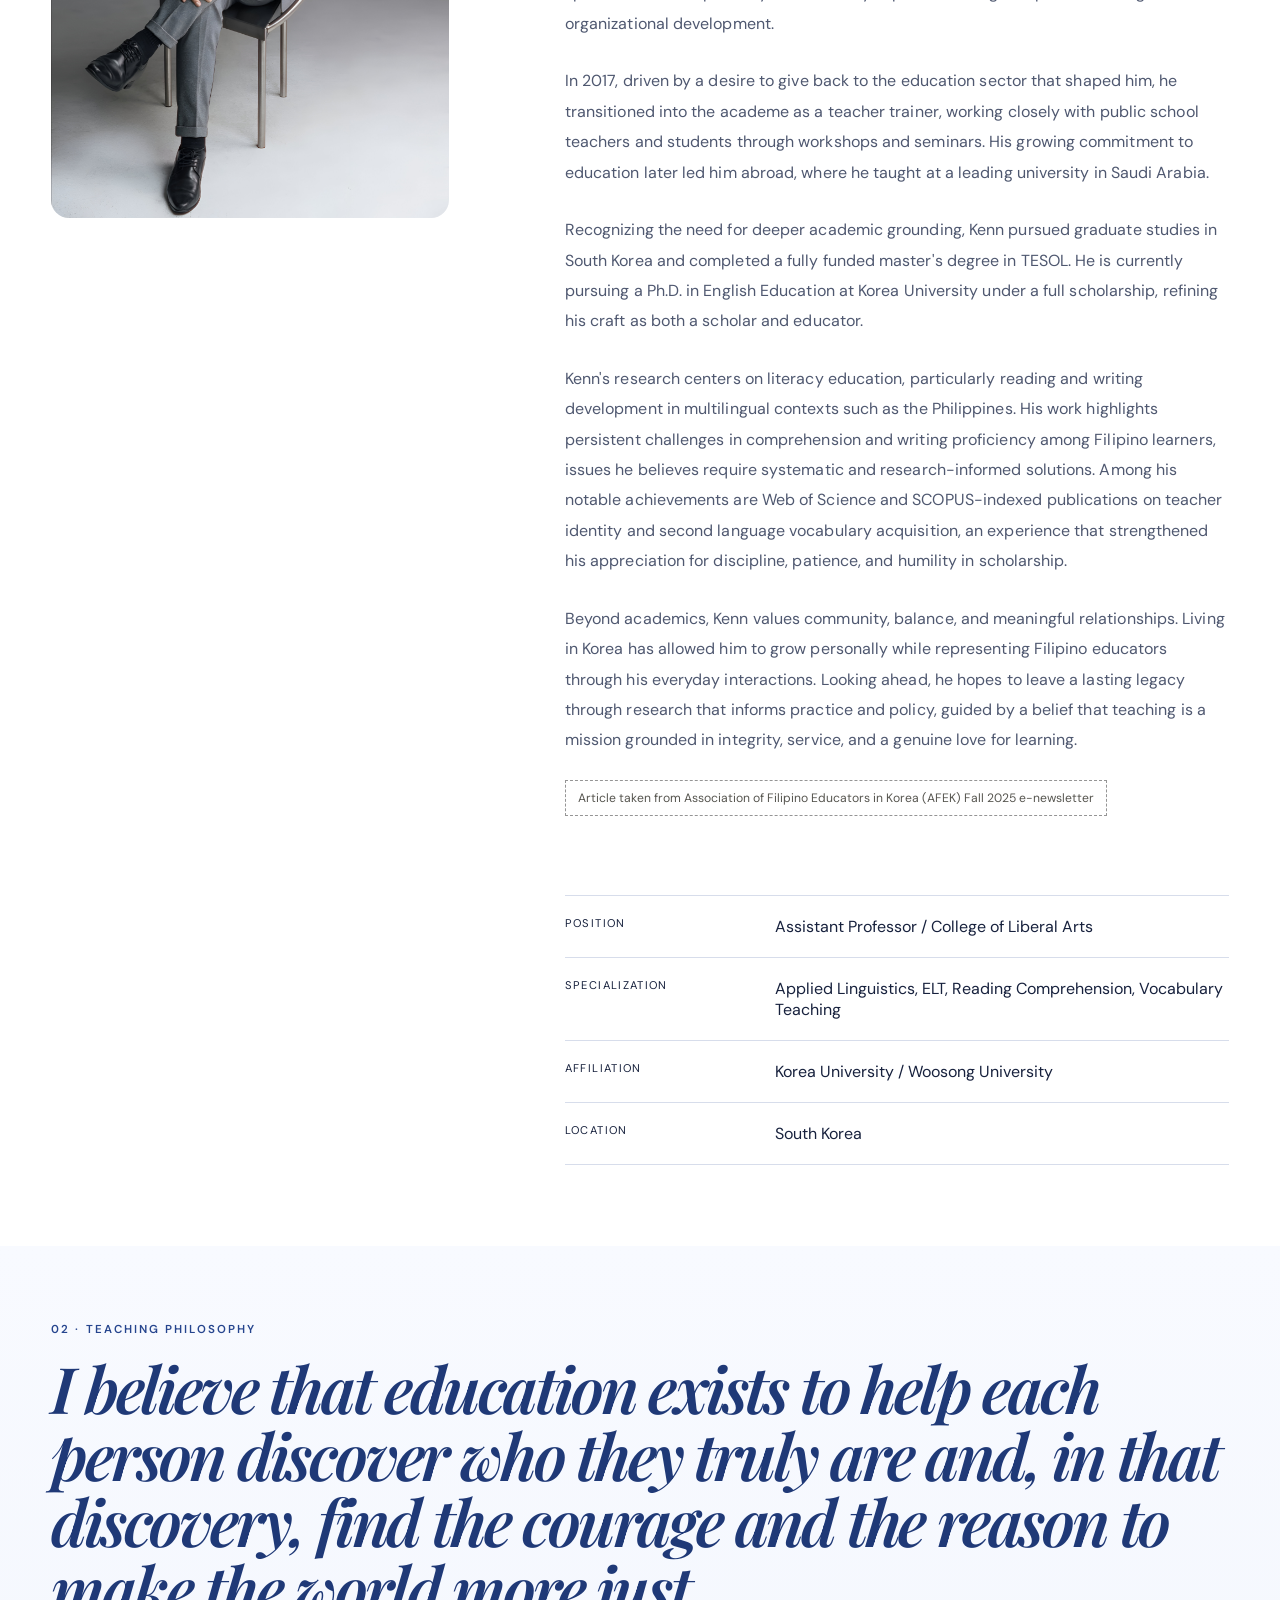
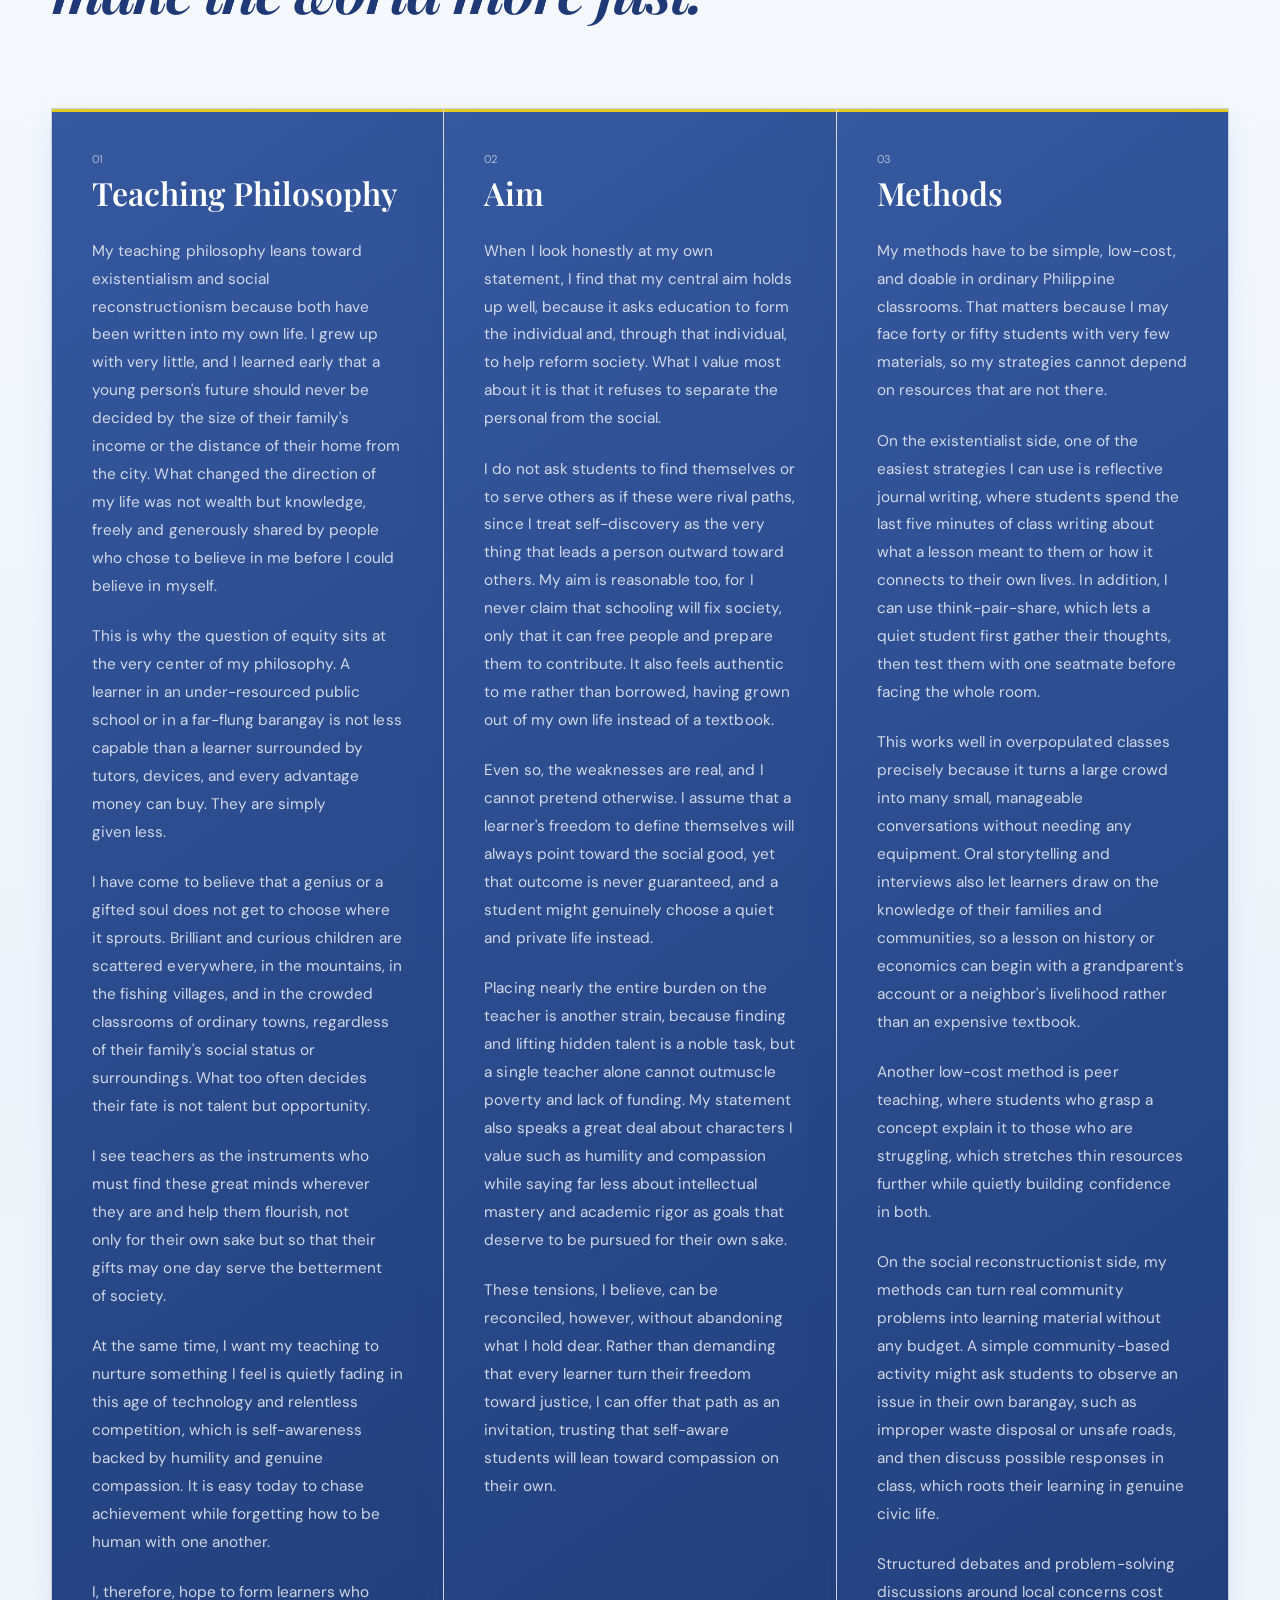
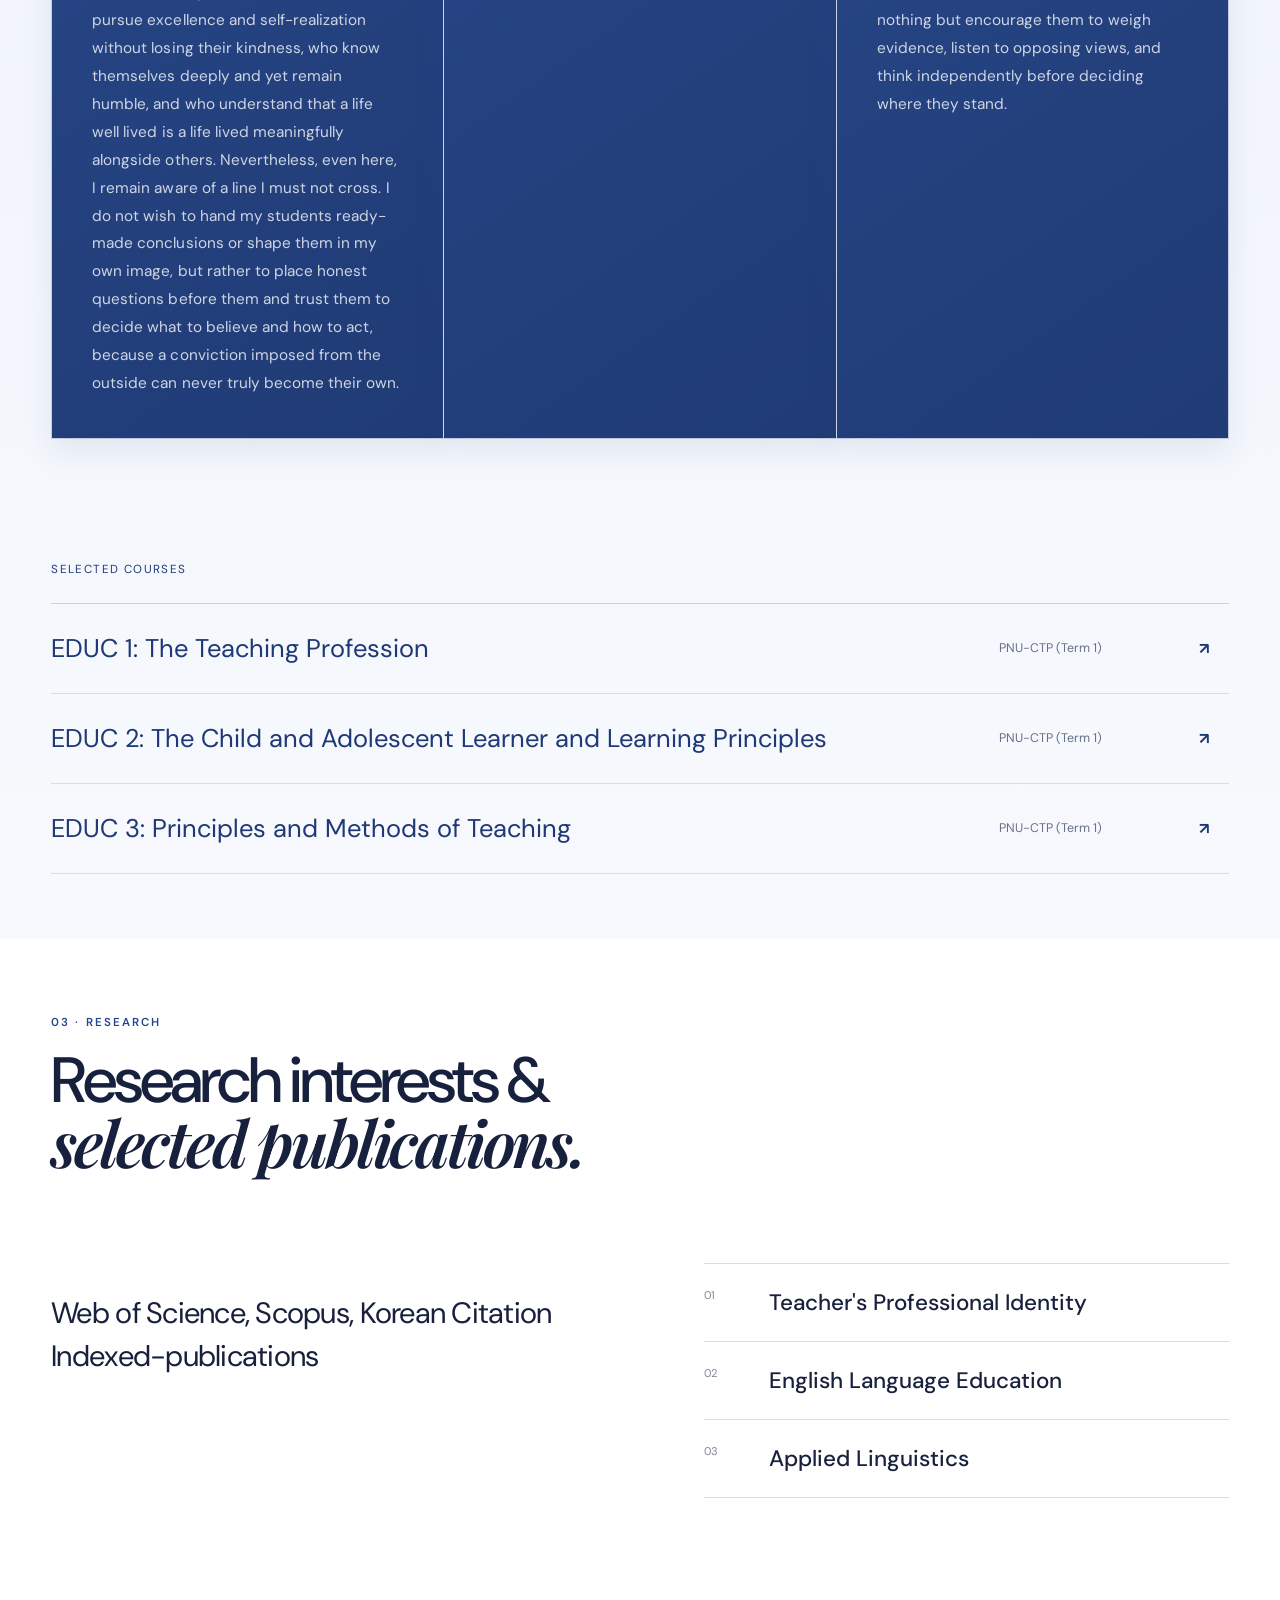
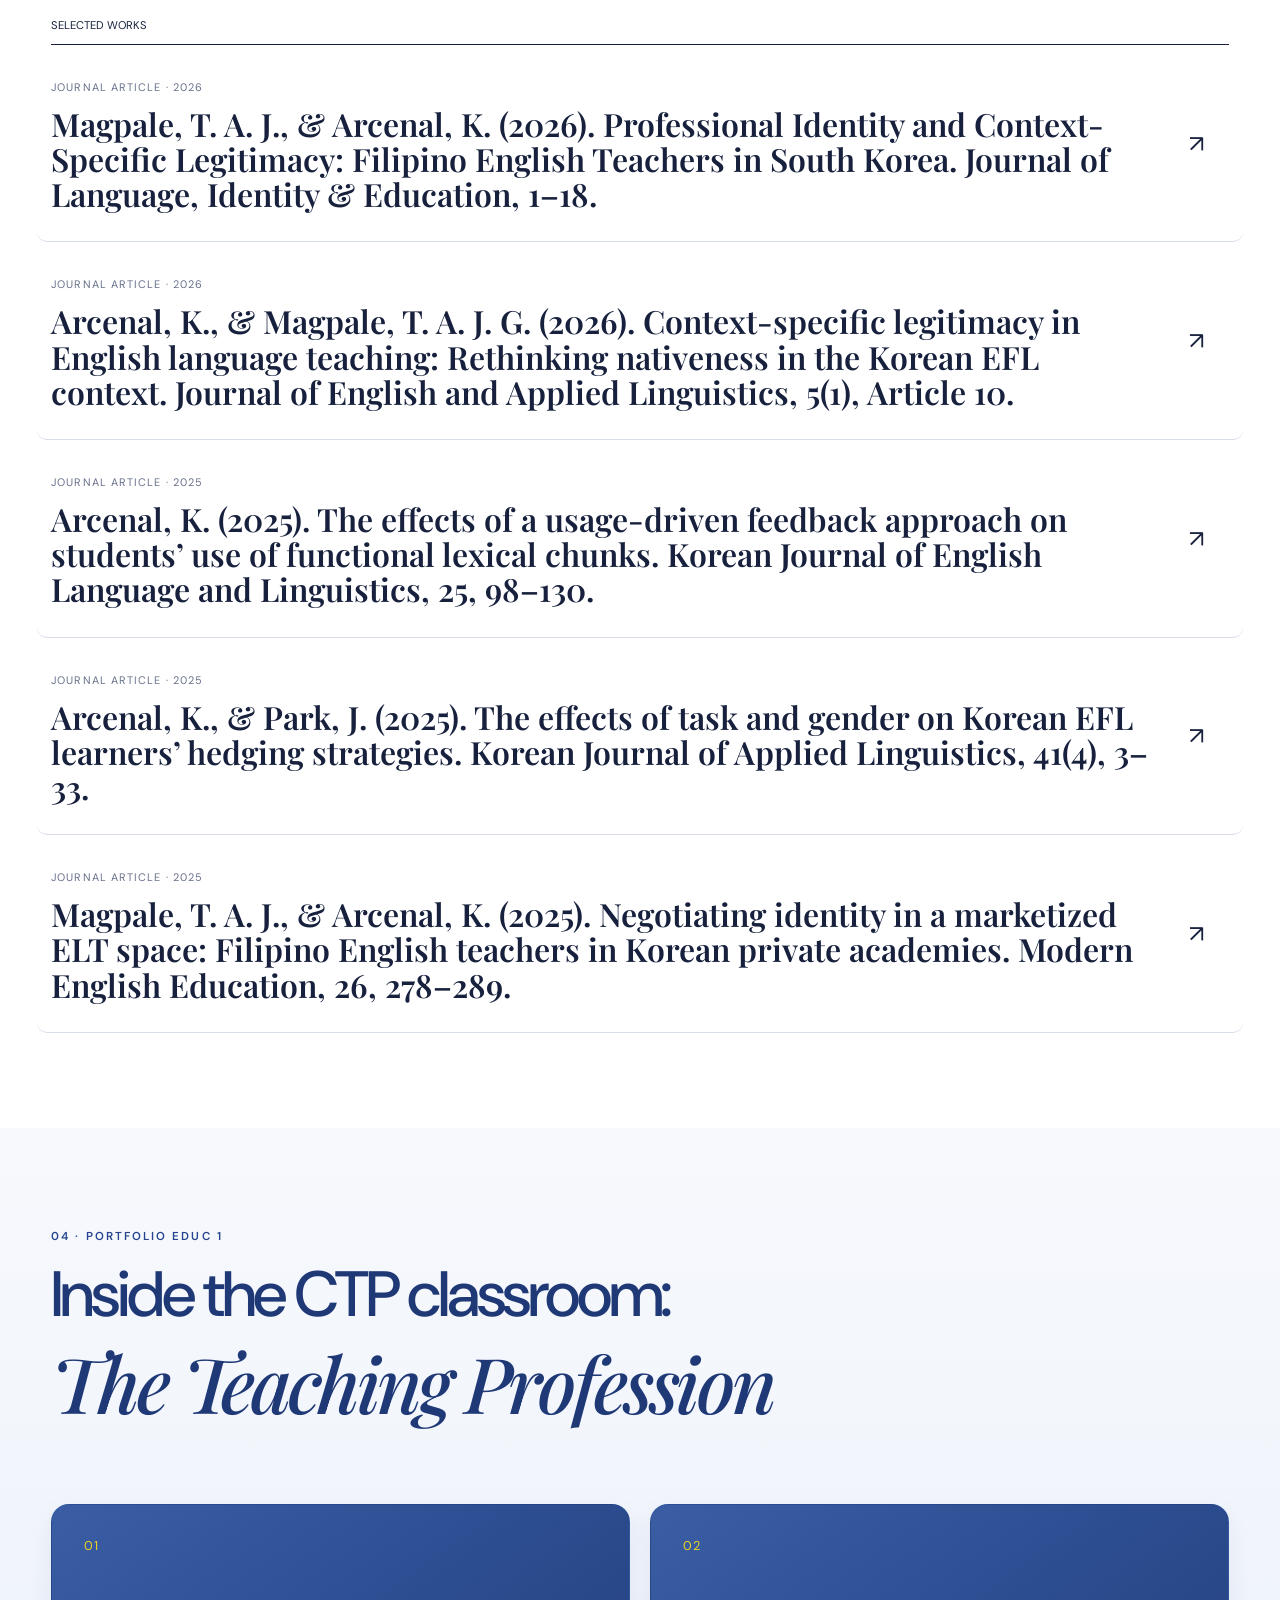
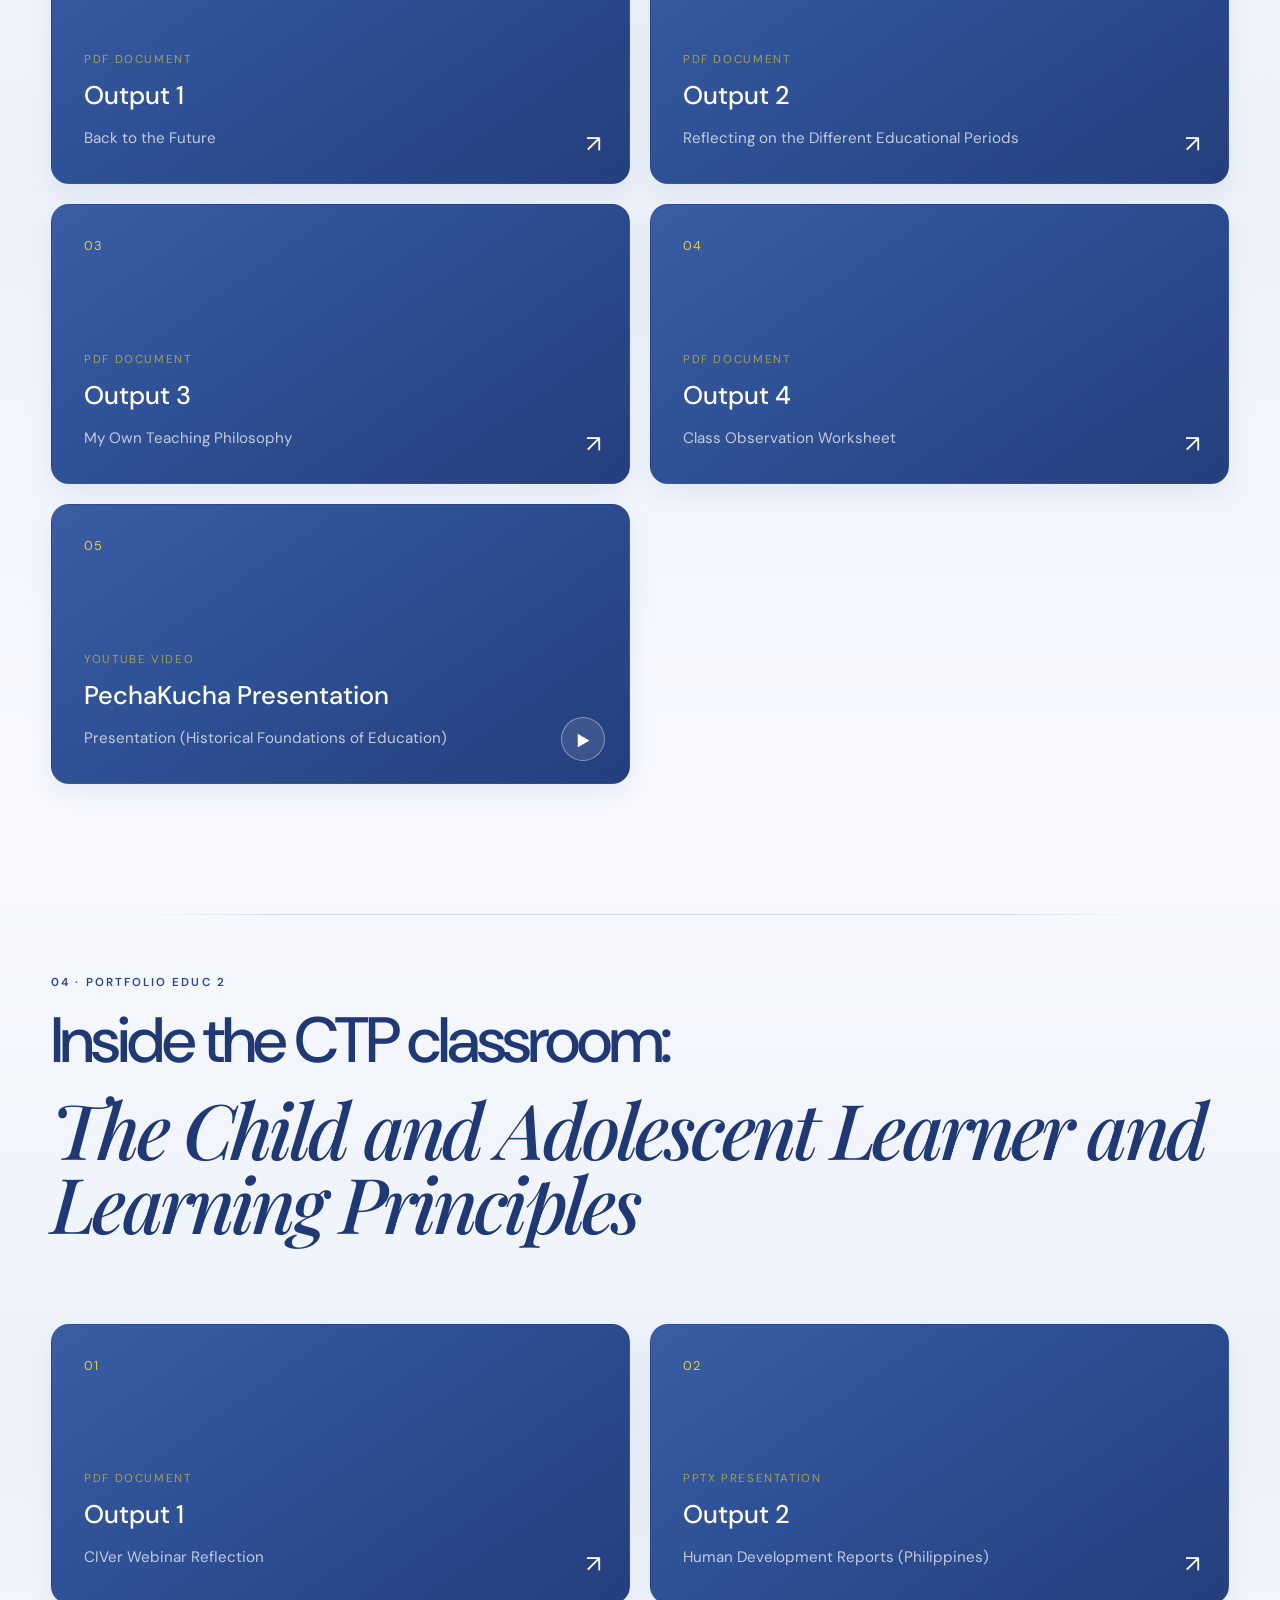
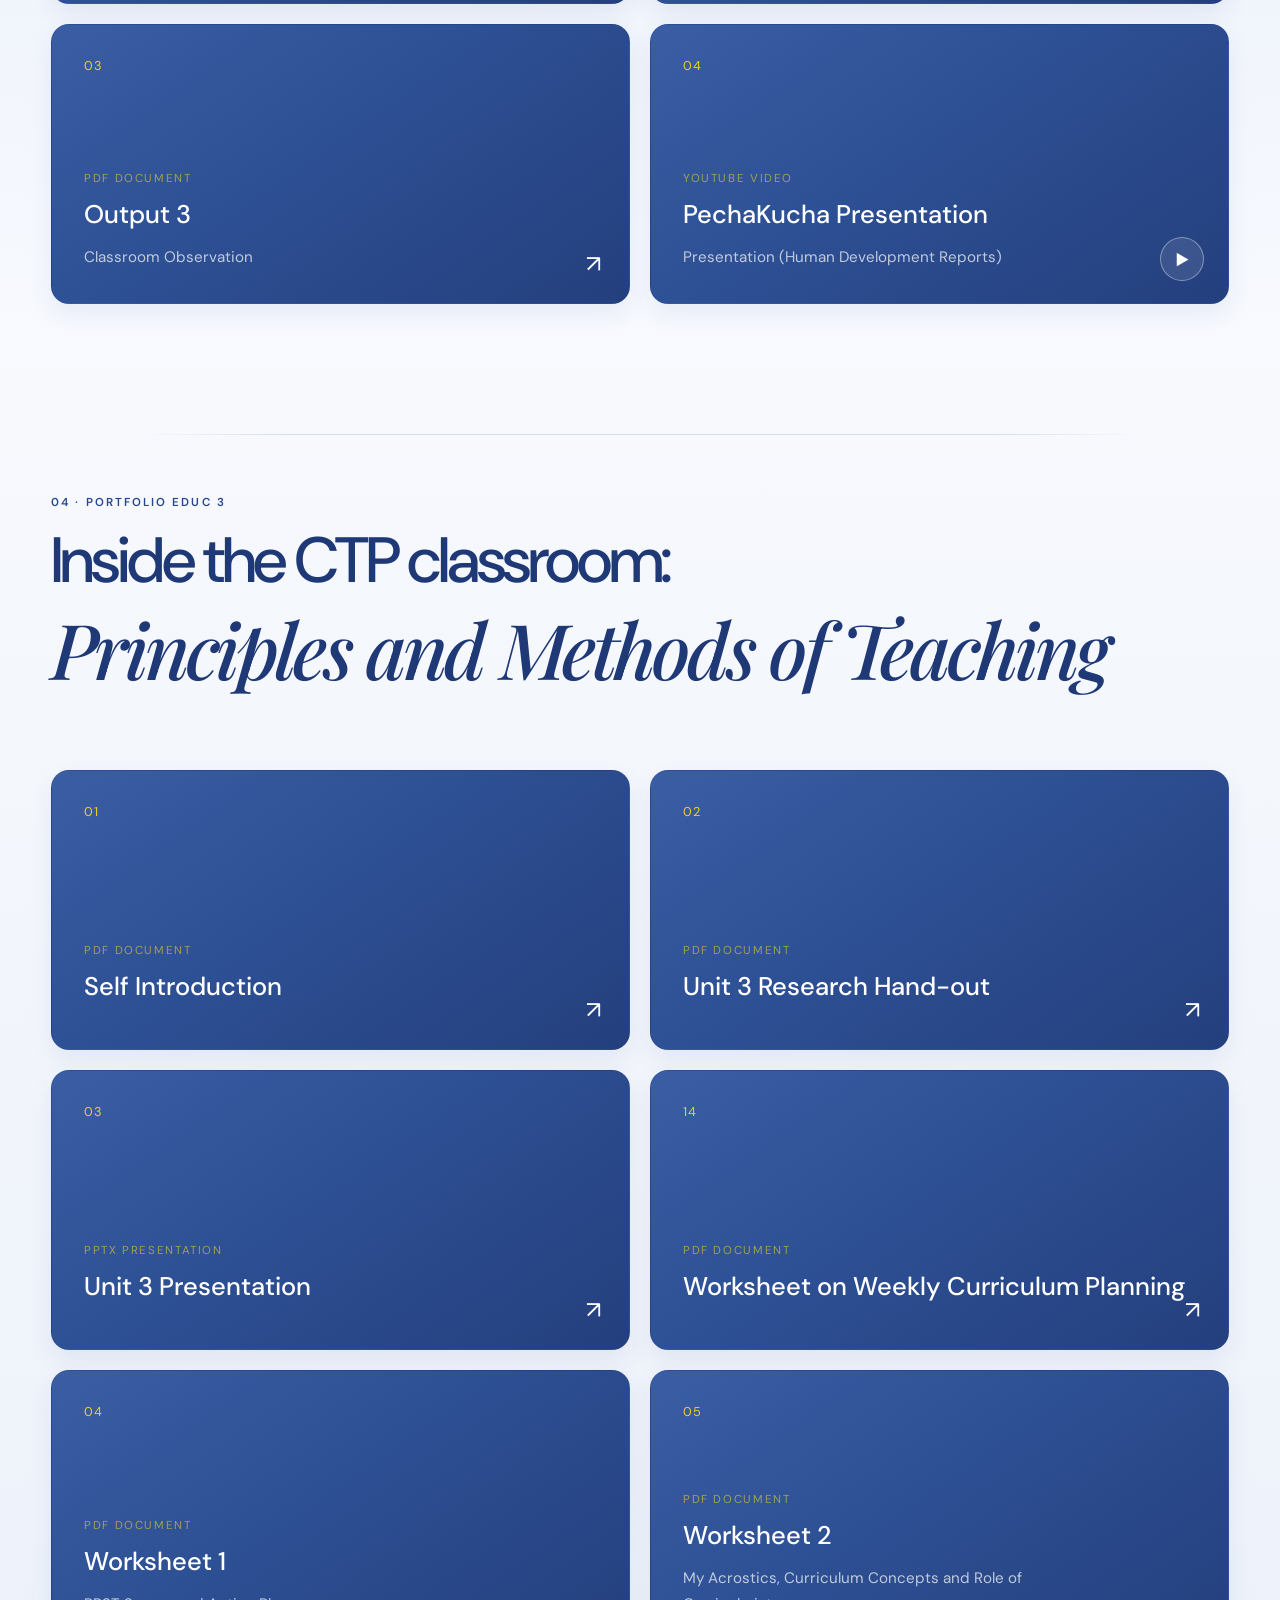
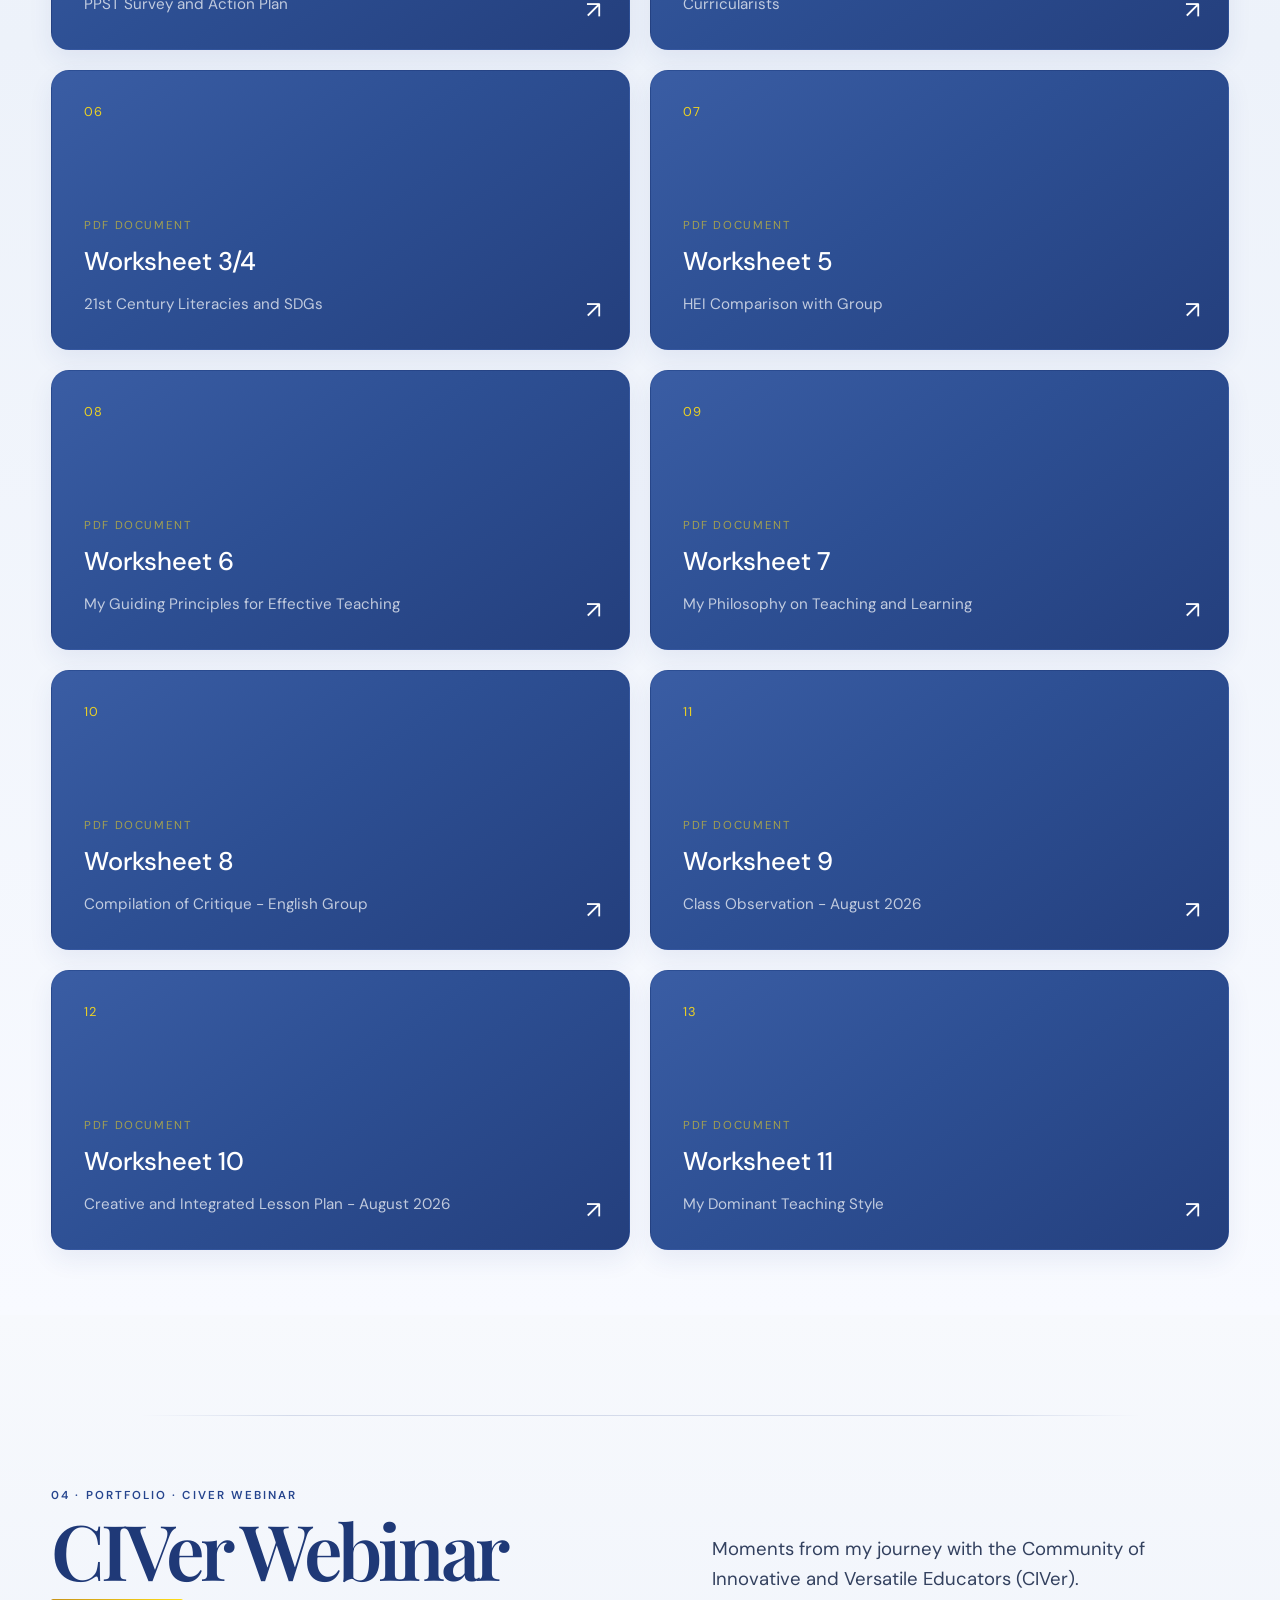
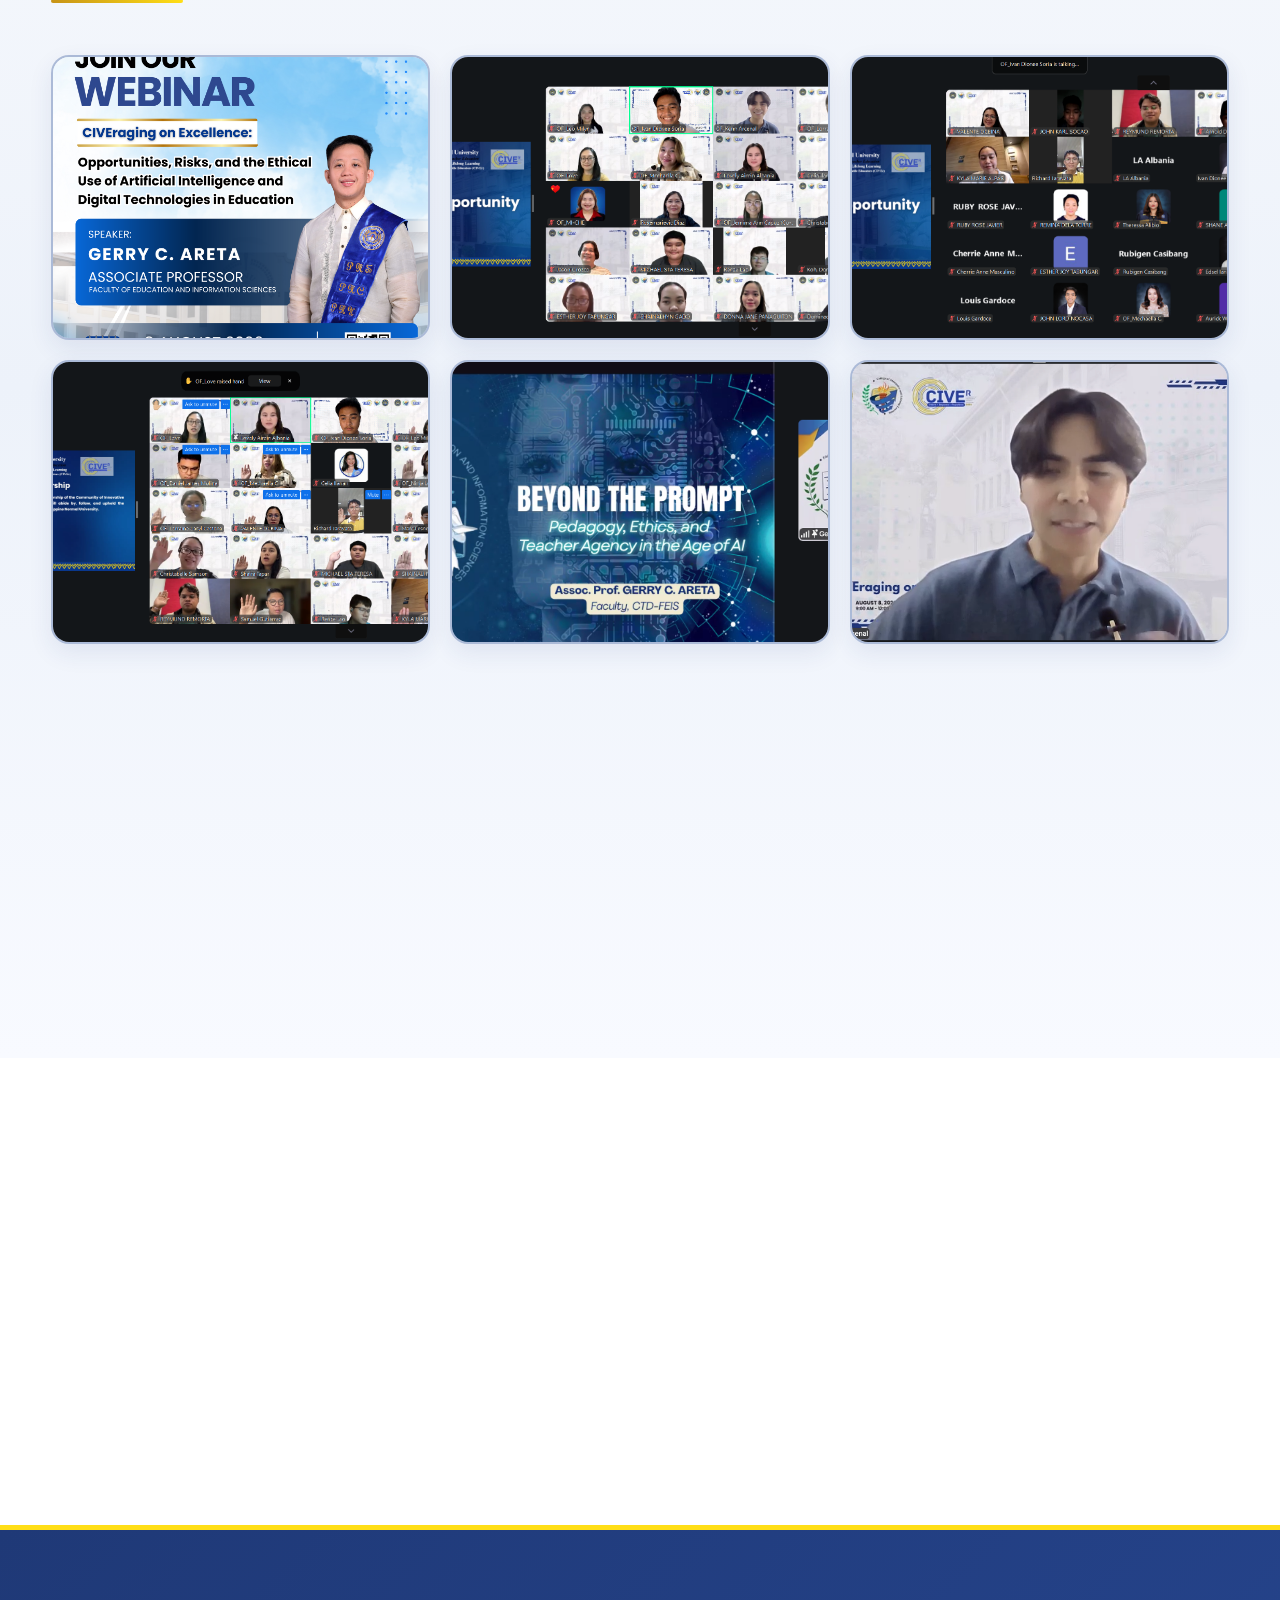
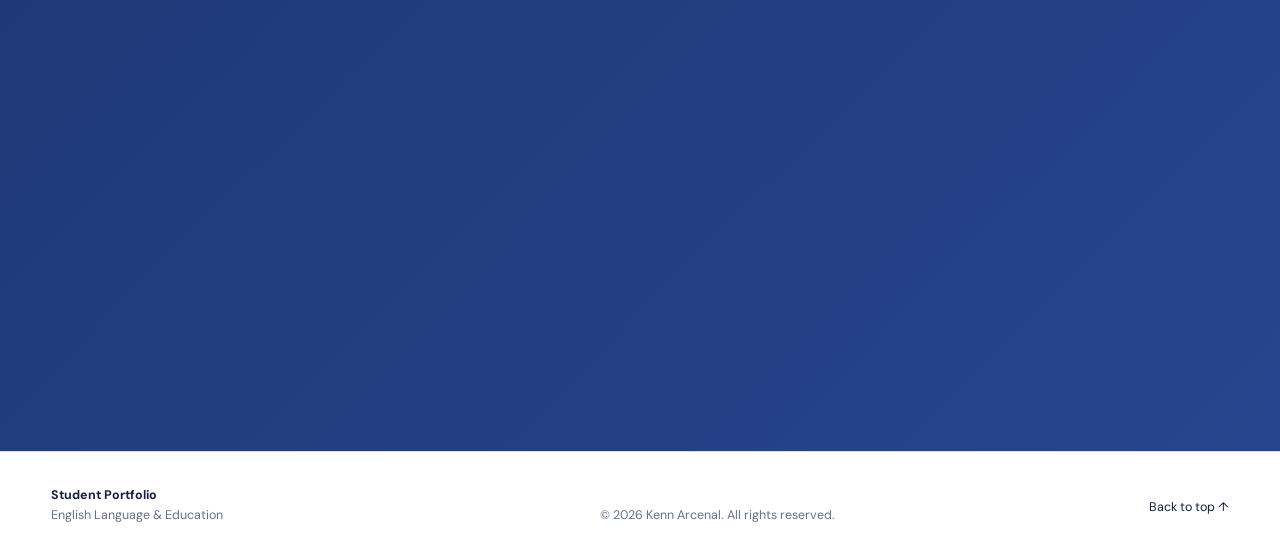
==== commit 817e9ab1: "Add files via upload" ====
--- a/index.html
+++ b/index.html
@@ -5,7 +5,7 @@
   <meta charset="UTF-8" />
   <meta name="viewport" content="width=device-width, initial-scale=1.0" />
   <meta name="description" content="영어영문학 교수·교사를 위한 e포트폴리오" />
-  <title>Professor Portfolio | English Language & Literature</title>
+  <title>Student Portfolio | Professional Education</title>
   <link rel="preconnect" href="https://fonts.googleapis.com">
   <link rel="preconnect" href="https://fonts.gstatic.com" crossorigin>
   <link
--- a/style.css
+++ b/style.css
@@ -3304,3 +3304,19 @@
     box-shadow: none !important;
   }
 }
+
+/* ==========================================================
+   TEXT SELECTION — adaptive contrast
+   Light areas: subtle PNU blue / dark blue areas: translucent yellow
+   ========================================================== */
+::selection {
+  background: rgba(38, 69, 142, 0.16);
+  color: inherit;
+}
+
+.portfolio-pdf-card ::selection,
+.philosophy-card ::selection,
+.contact ::selection {
+  background: rgba(255, 222, 23, 0.48);
+  color: inherit;
+}
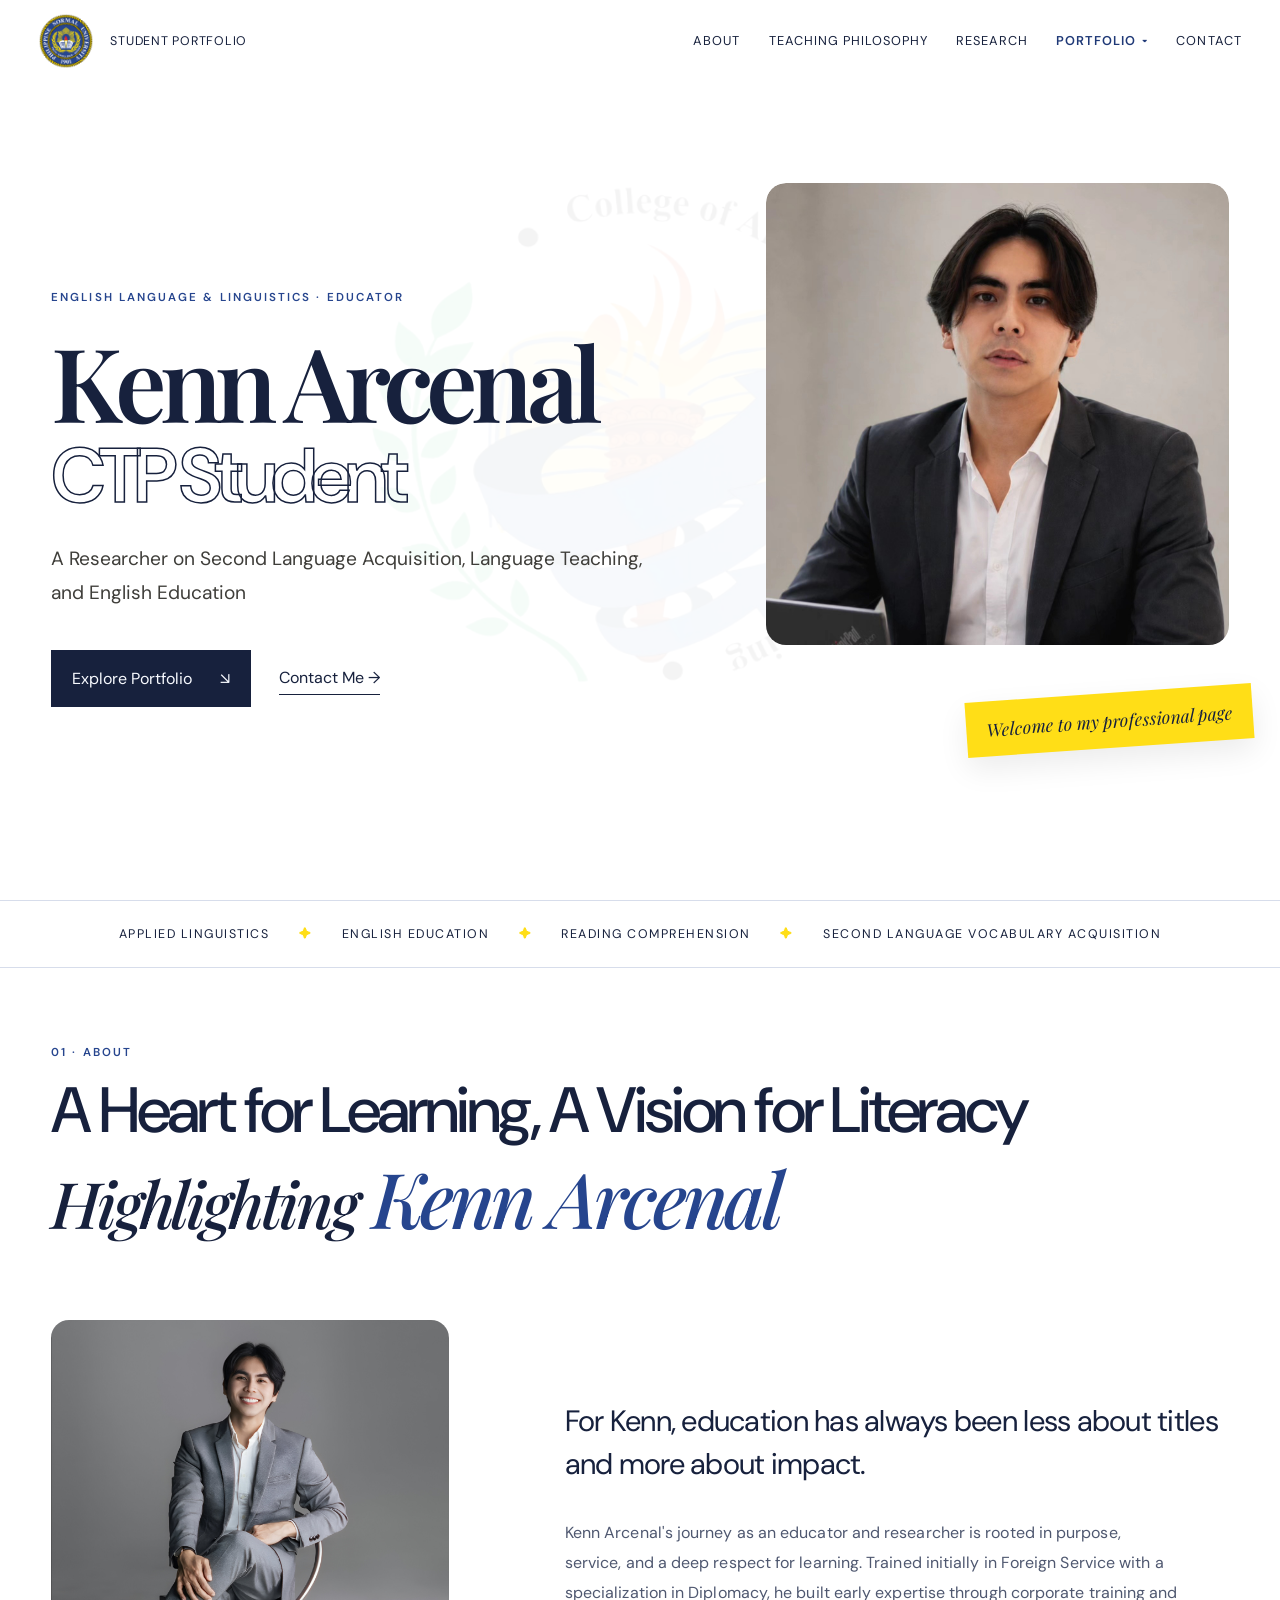
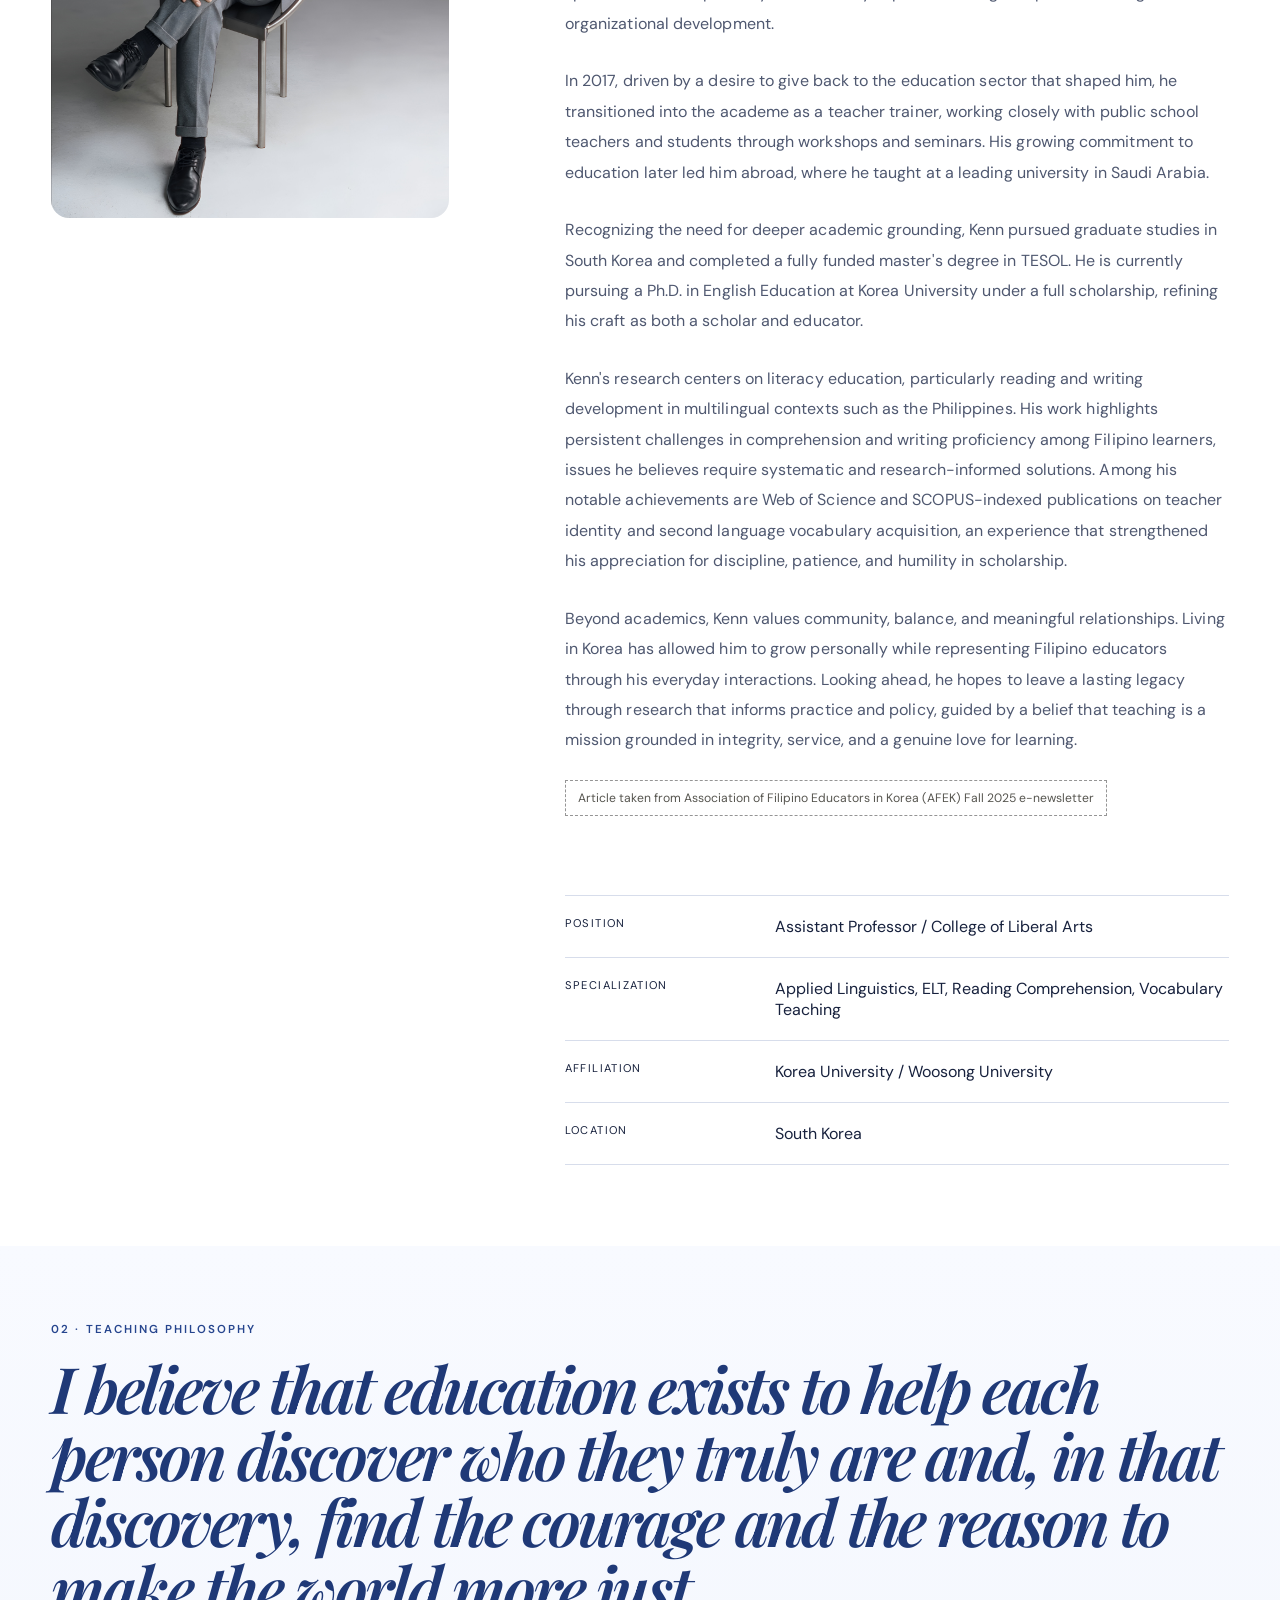
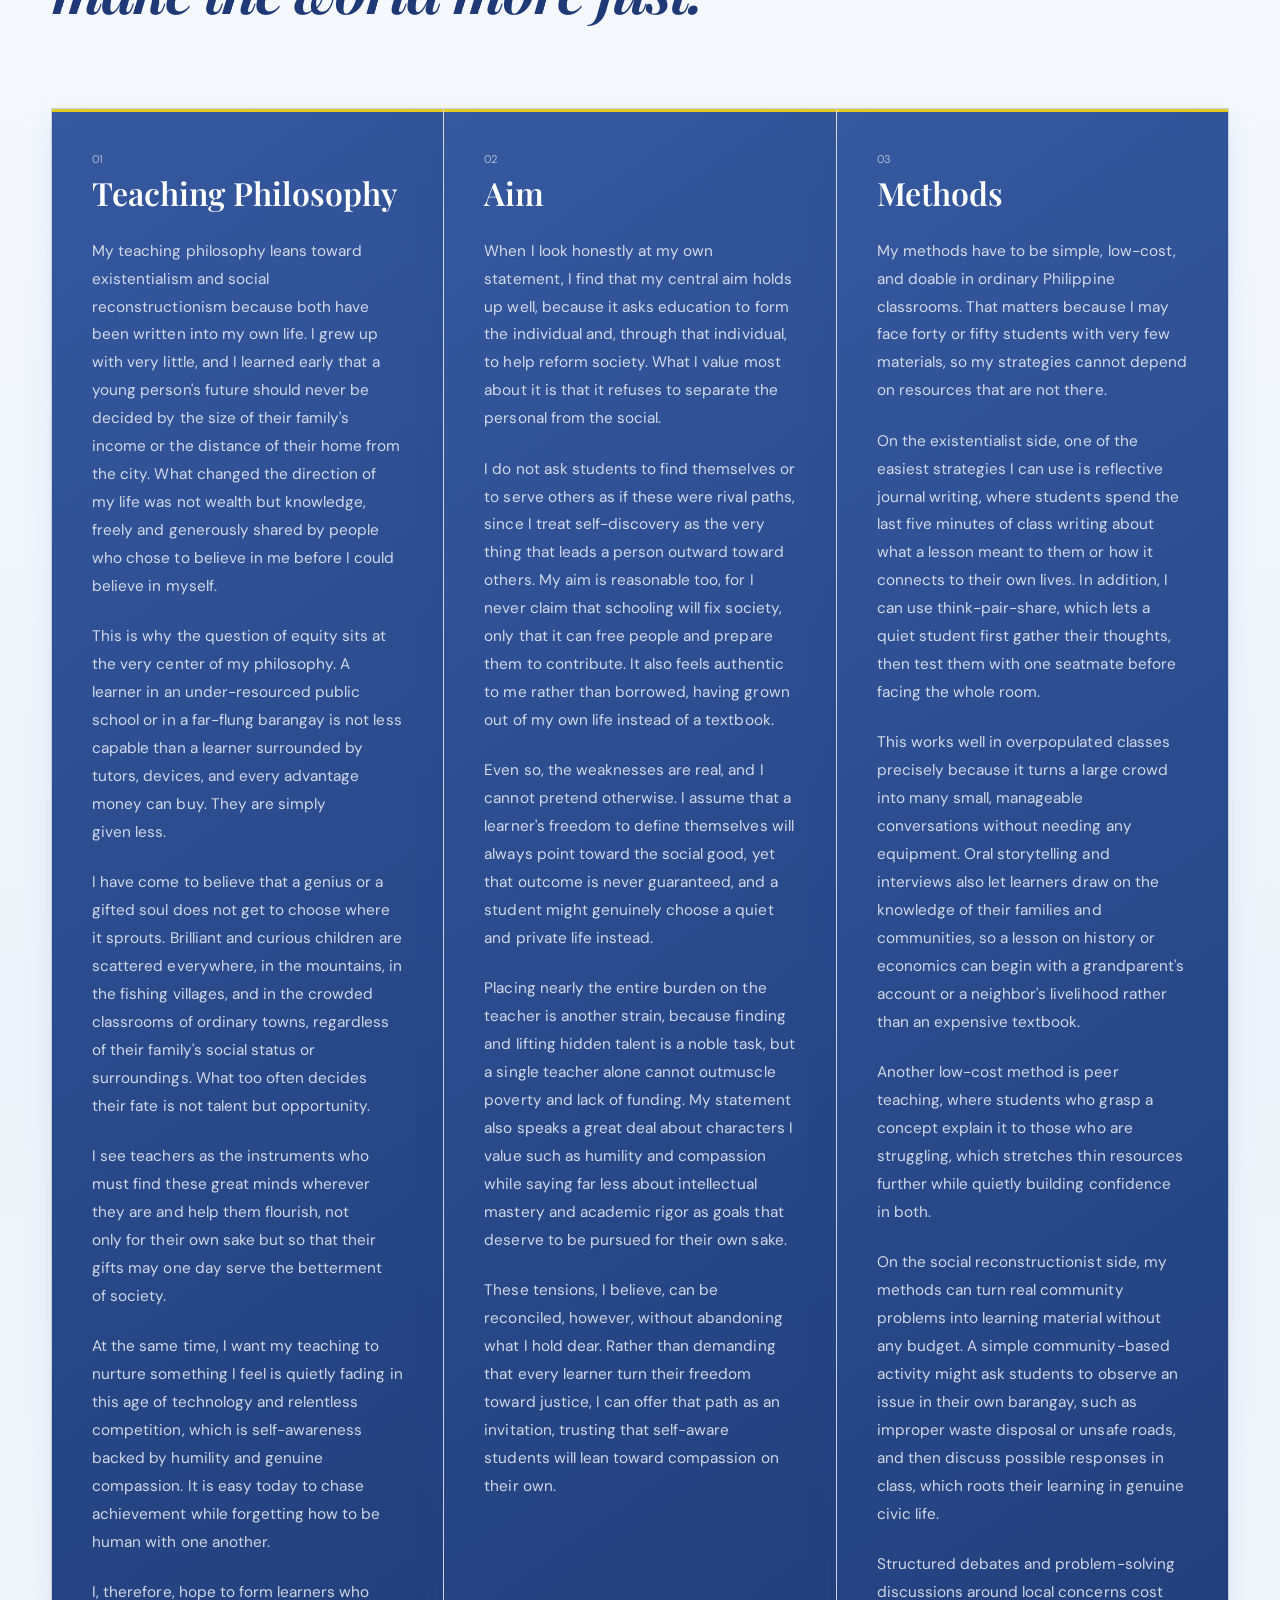
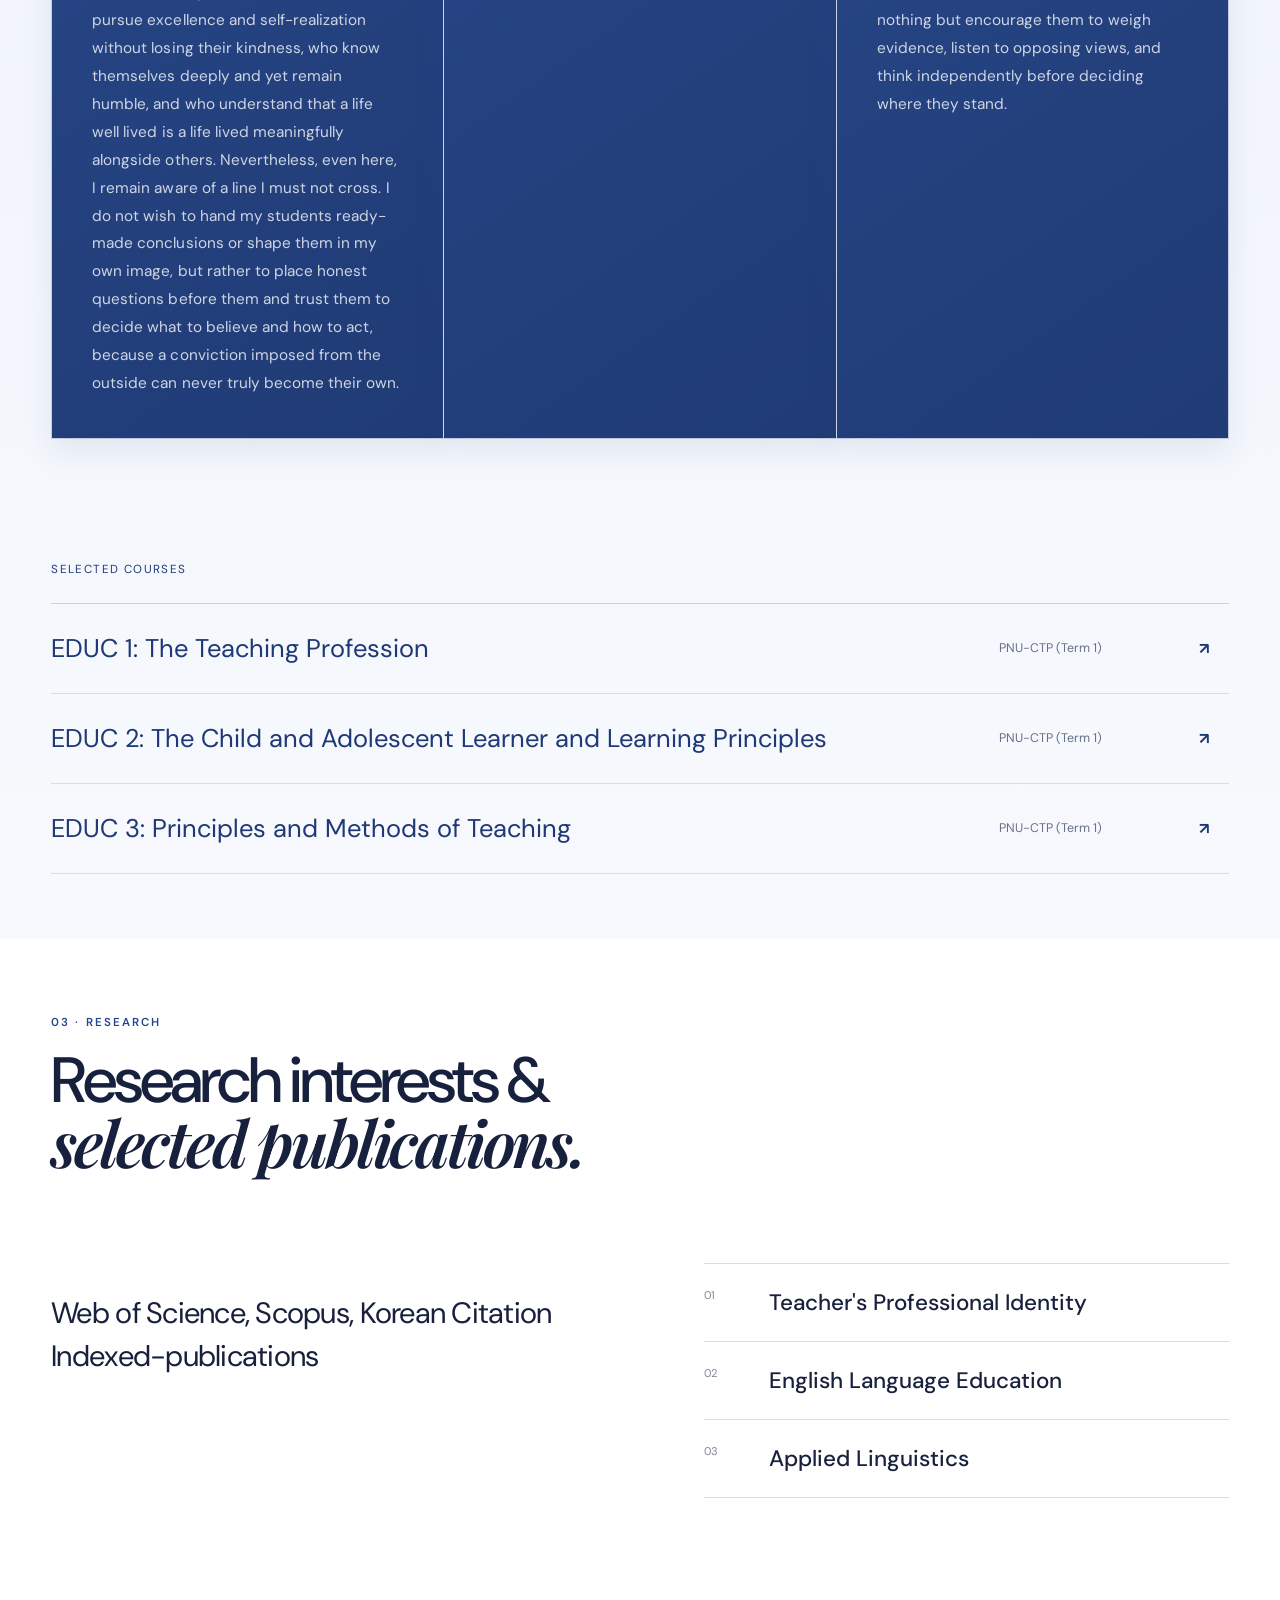
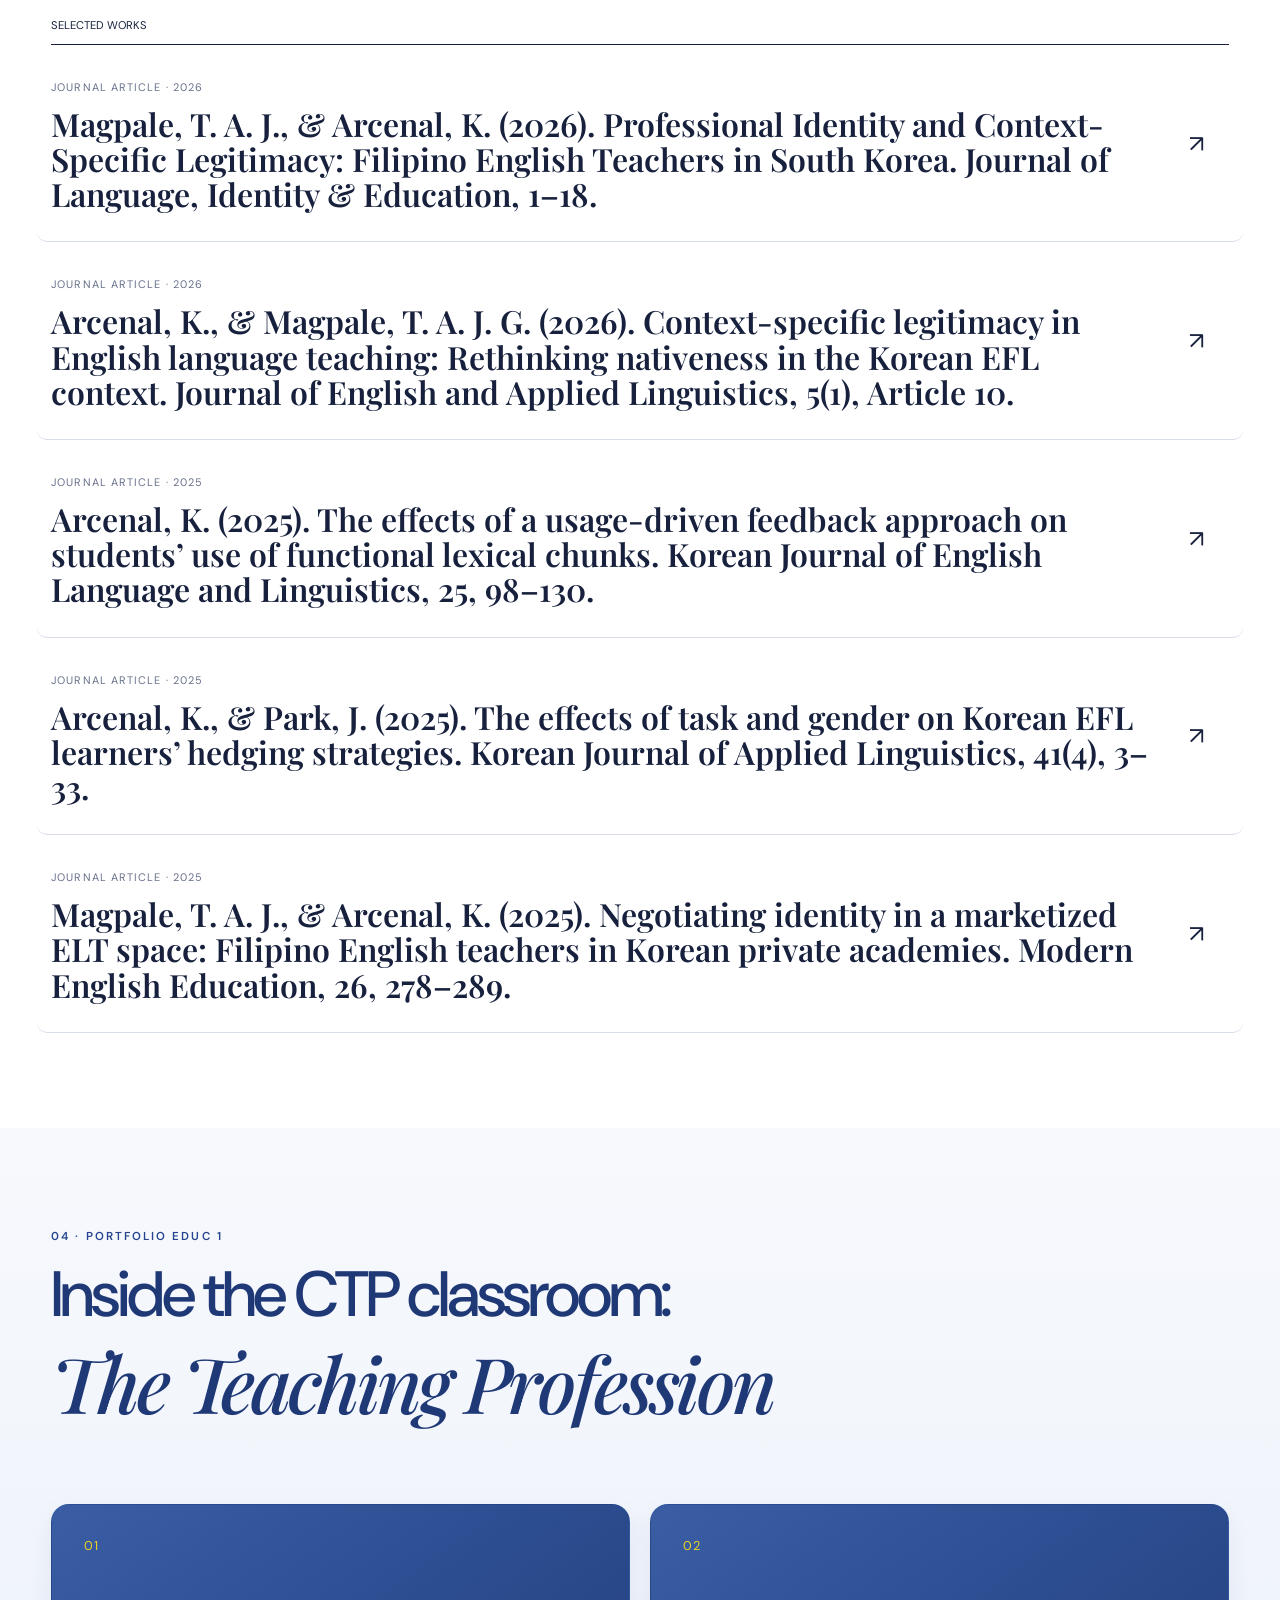
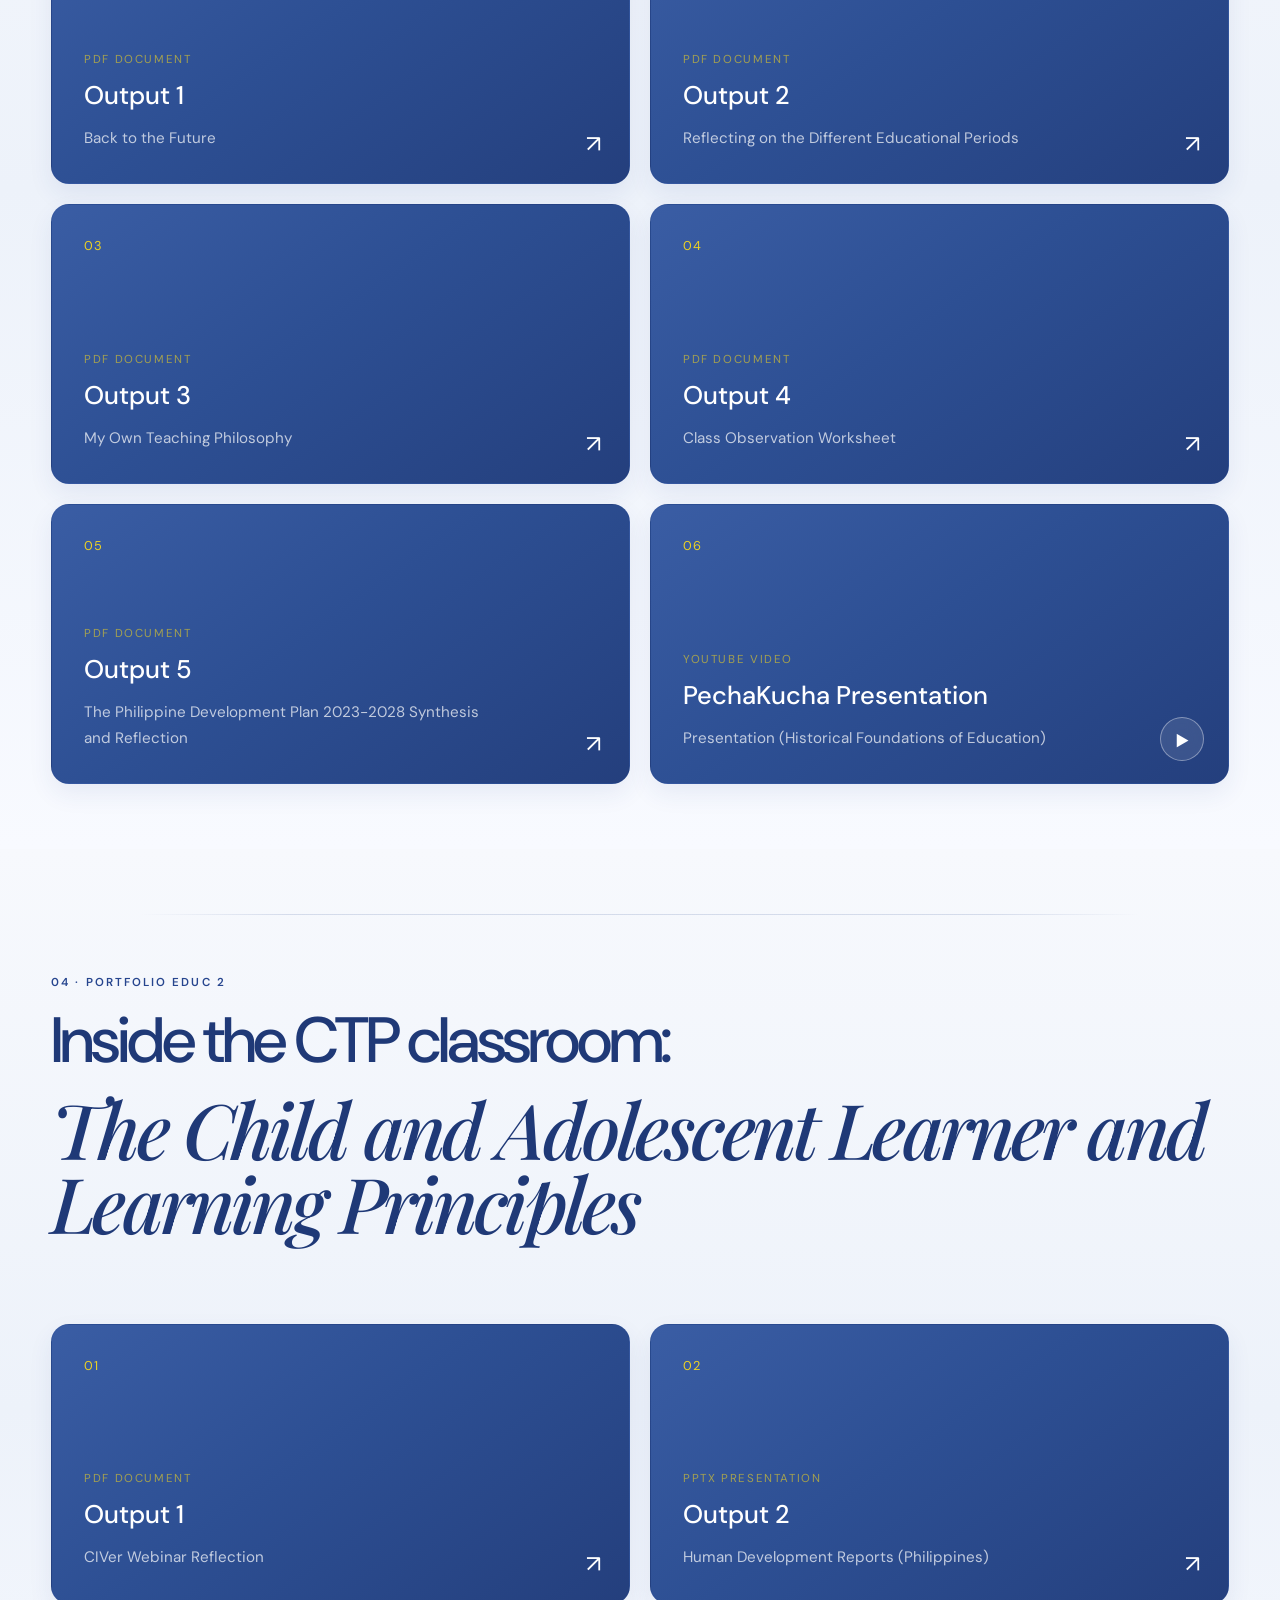
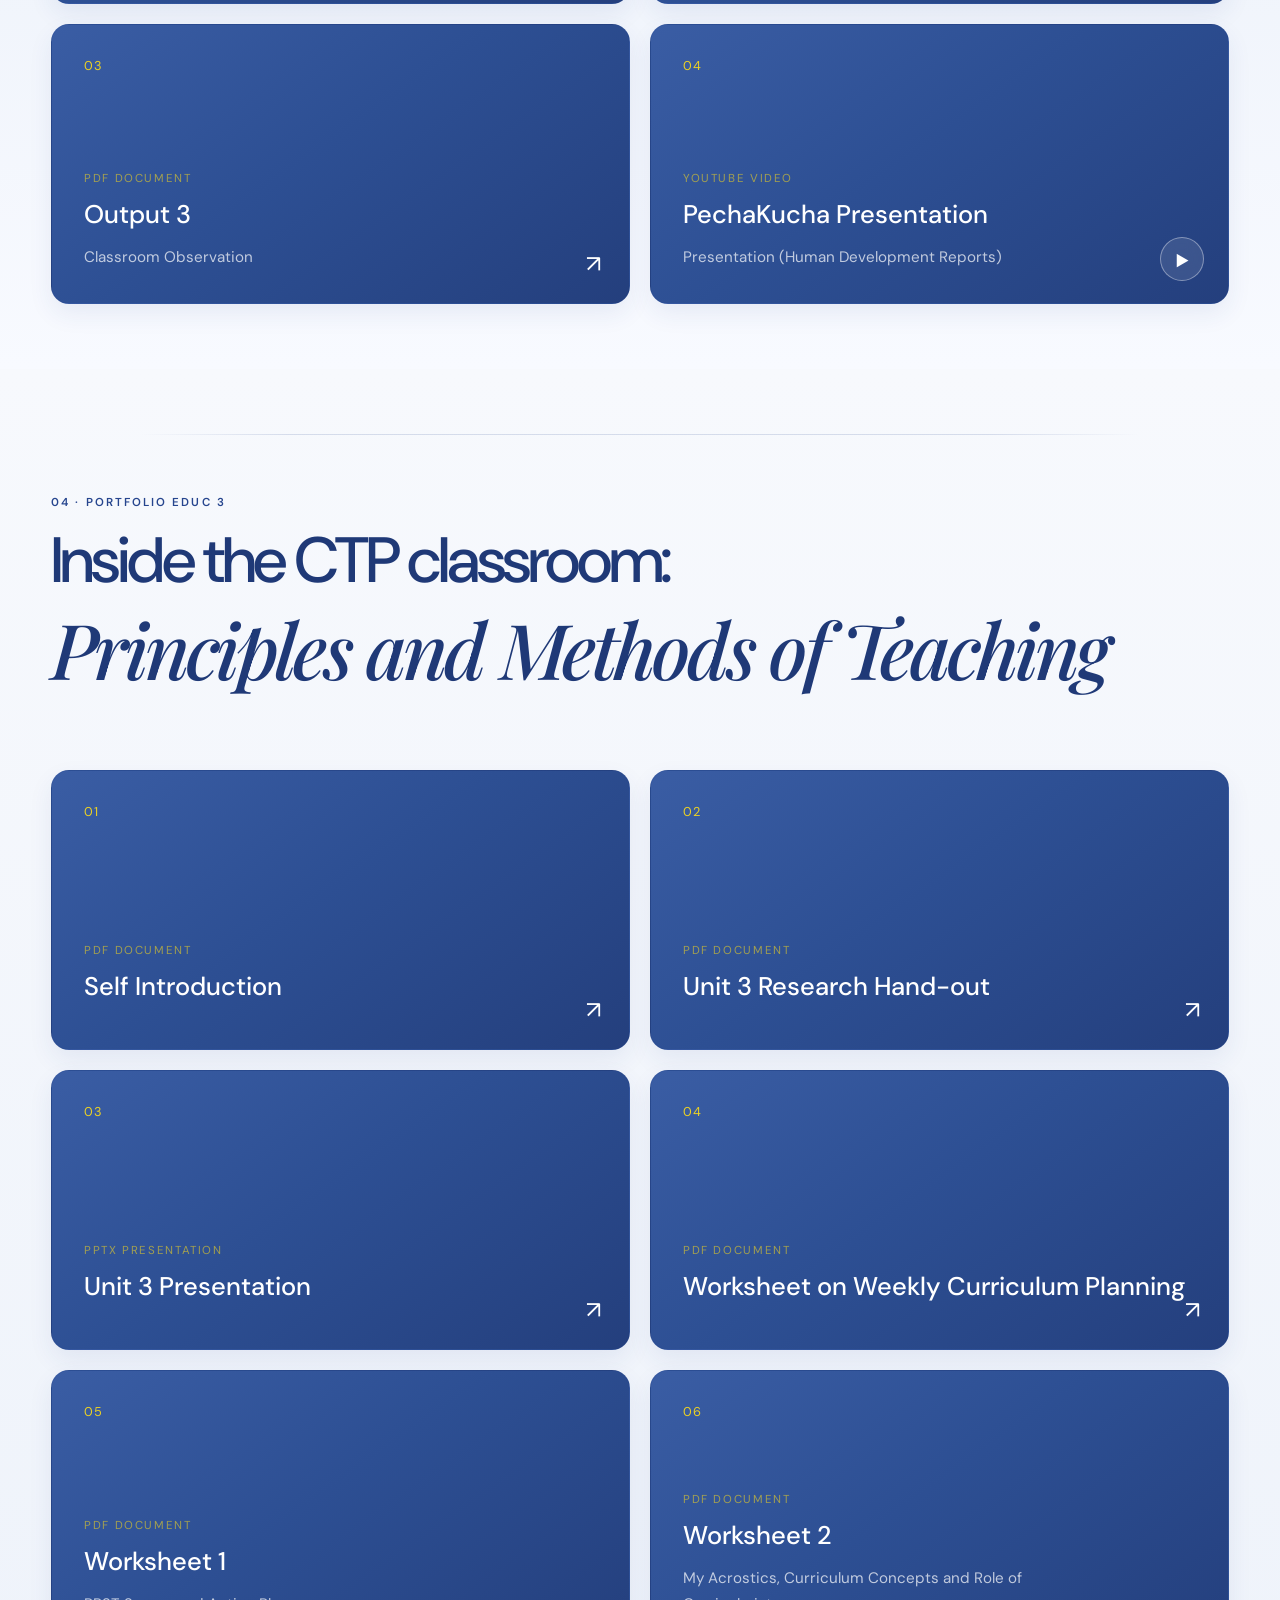
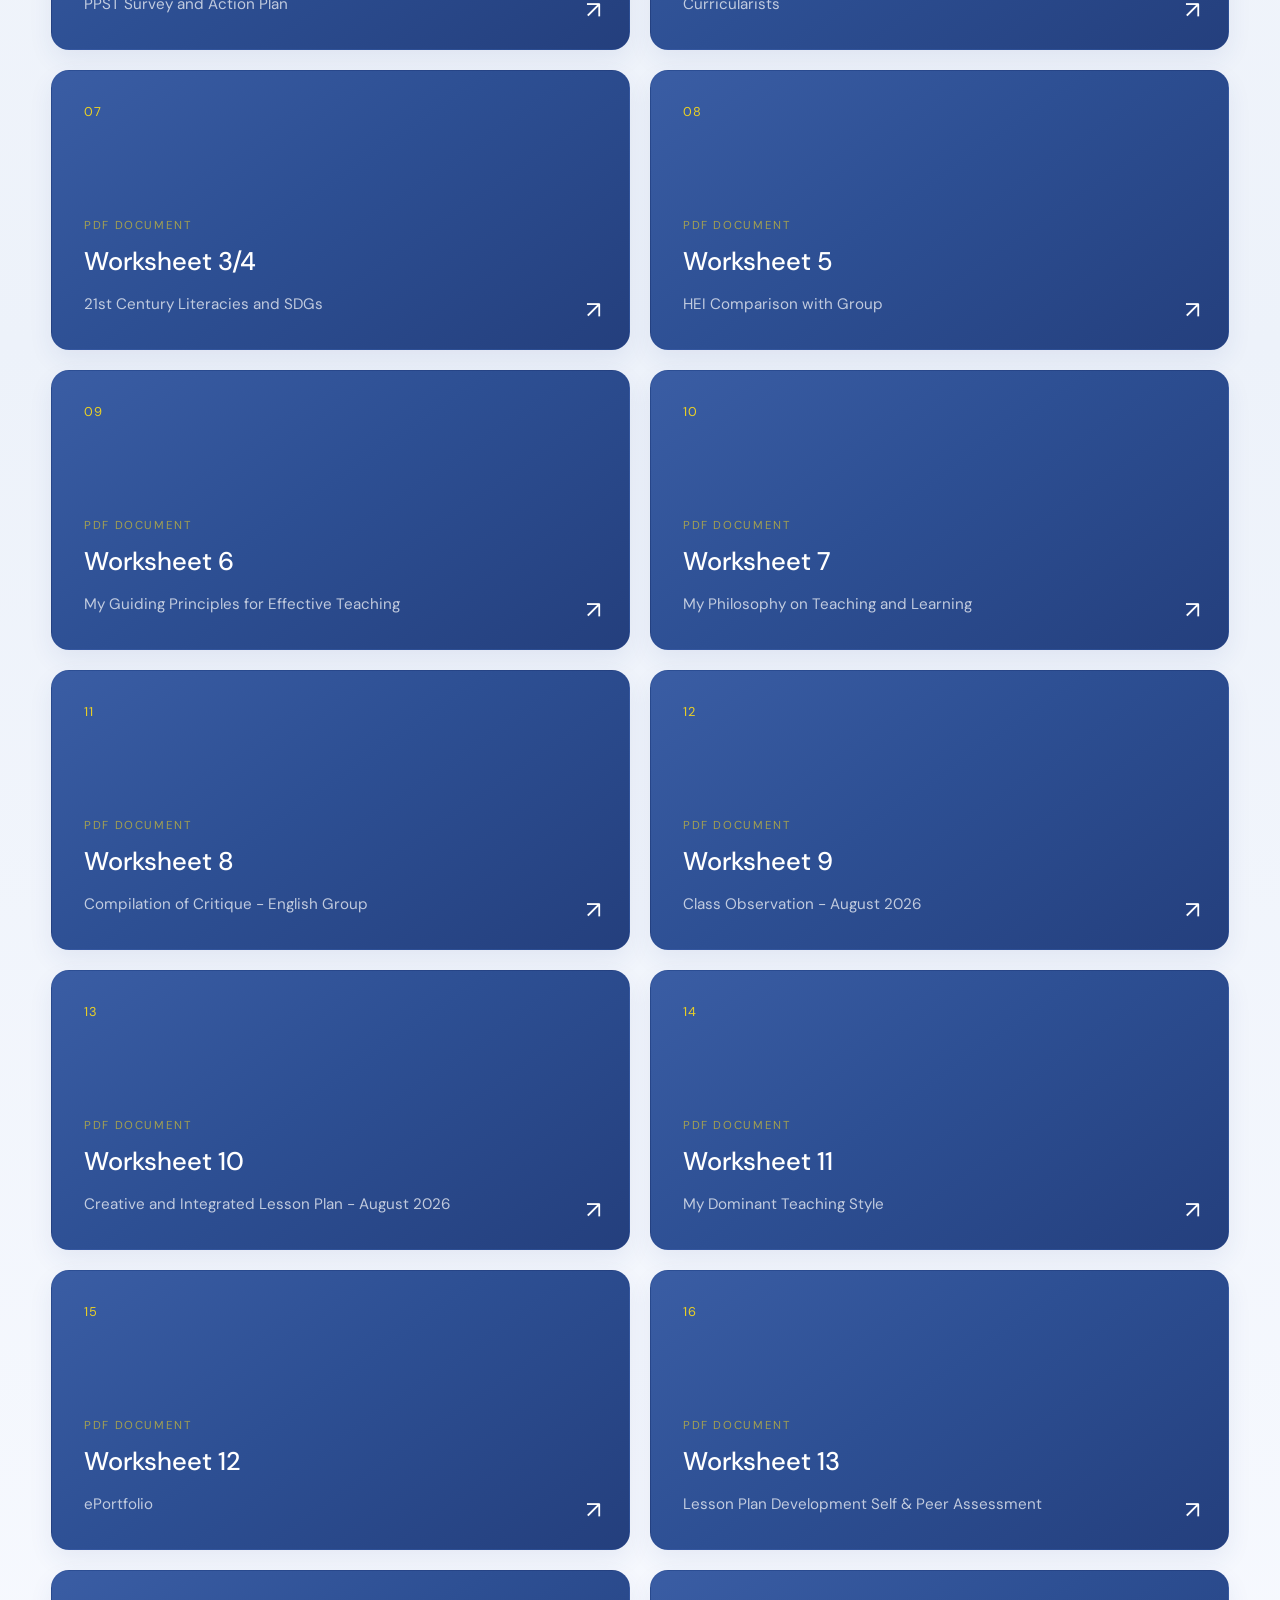
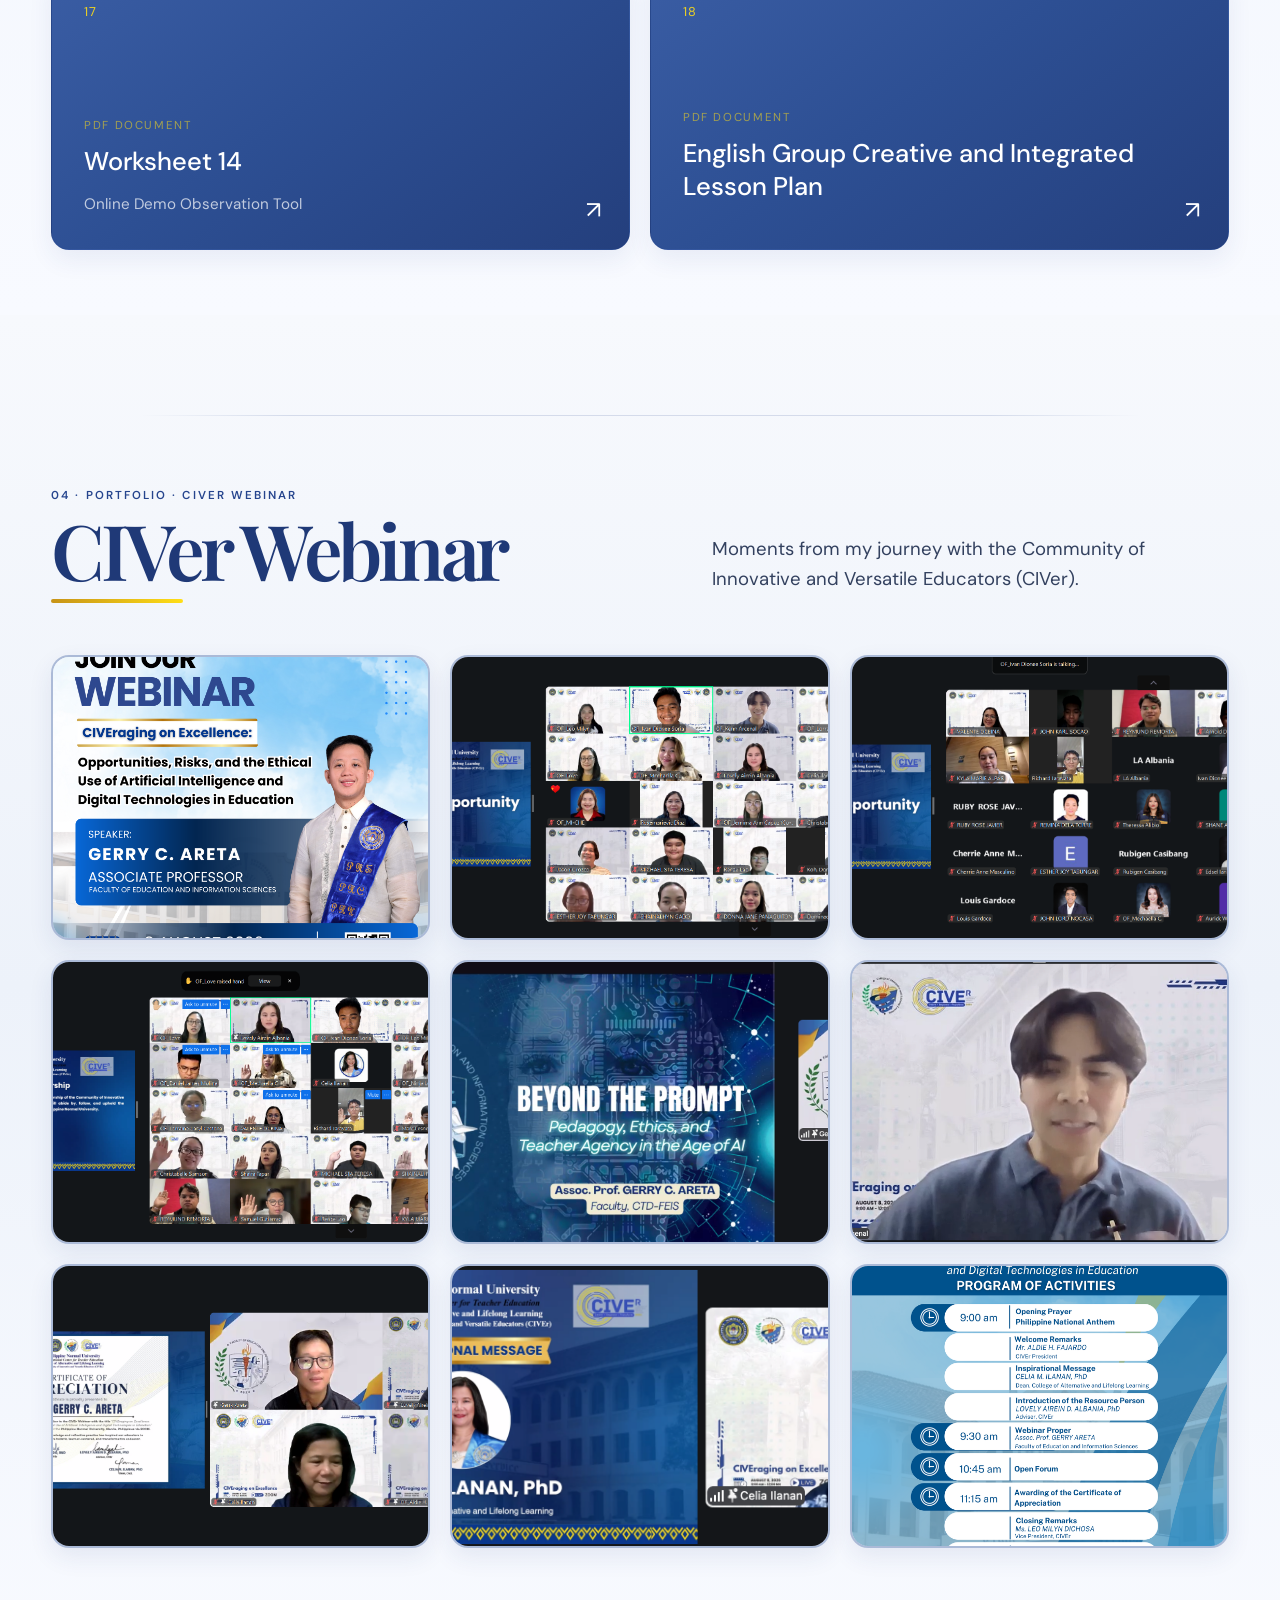
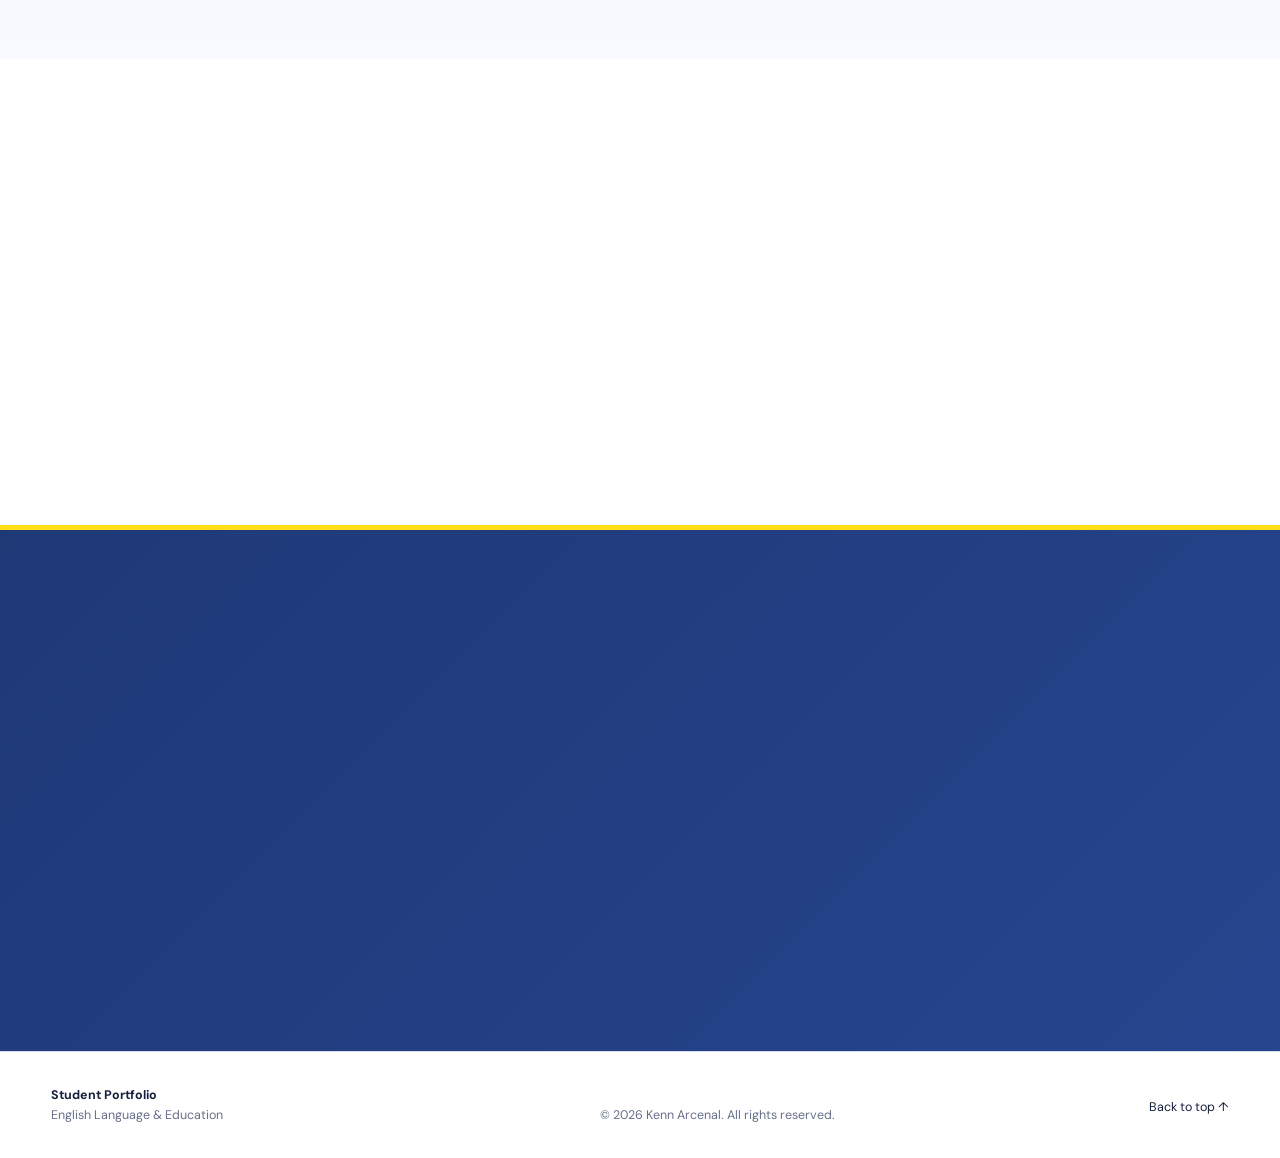
==== commit f710d8db: "Add files via upload" ====
--- a/index.html
+++ b/index.html
@@ -329,7 +329,7 @@
       </div>
     </section>
 
-
+  <!-- Portfolio EDUC 1 내용 -->
     <section id="portfolio-1" class="portfolio section-pad">
       <div class="section-heading reveal">
         <p class="section-index">04 · PORTFOLIO EDUC 1</p>
@@ -339,7 +339,7 @@
         </span>
       </div>
       <div class="portfolio-grid">
-
+   <!-- Portpolio 1-1 -->
         <a href="pdfs/f1-1_Back to the Future.pdf" class="portfolio-pdf-card" target="_blank" rel="noopener noreferrer">
           <span class="portfolio-number">01</span>
 
@@ -354,7 +354,7 @@
           <span class="portfolio-arrow">↗</span>
         </a>
 
-
+  <!-- Portpolio 1-2 -->
         <a href="pdfs/f1-2_Reflecting on the Different Educational Periods.pdf" class="portfolio-pdf-card" target="_blank" rel="noopener noreferrer">
           <span class="portfolio-number">02</span>
 
@@ -368,7 +368,7 @@
 
           <span class="portfolio-arrow">↗</span>
         </a>
-
+   <!-- Portpolio 1-3  -->
         <a href="pdfs/f1-3_My Own Teaching Philosophy.pdf" class="portfolio-pdf-card" target="_blank" rel="noopener noreferrer">
           <span class="portfolio-number">03</span>
 
@@ -381,6 +381,7 @@
           </div>
 
           <span class="portfolio-arrow">↗</span>
+   <!-- Portpolio 1-4 -->
         </a>
           <a href="pdfs/f1-4_Class Observation Worksheet.pdf" class="portfolio-pdf-card" target="_blank" rel="noopener noreferrer">
           <span class="portfolio-number">04</span>
@@ -395,9 +396,24 @@
 
           <span class="portfolio-arrow">↗</span>
           </a>
-        <!-- 04 · YouTube: 일부공개(Unlisted) 영상도 임베드 재생 가능 -->
+   <!-- Portpolio 1-5 -->
+          <a href="pdfs/f1-5_THE PHILIPPINE DEVELOPMENT PLAN 2023–2028.pdf" class="portfolio-pdf-card" target="_blank" rel="noopener noreferrer">
+          <span class="portfolio-number">05</span>
+
+          <div class="portfolio-card-content">
+            <span class="portfolio-type">PDF DOCUMENT</span>
+            <h3>Output 5</h3>
+            <p>
+              The Philippine Development Plan 2023-2028 Synthesis and Reflection
+            </p>
+          </div>
+
+          <span class="portfolio-arrow">↗</span>
+          </a>
+          
+   <!-- 06 · YouTube: 일부공개(Unlisted) 영상도 임베드 재생 가능 -->
         <a href="https://youtu.be/SiW7PNBY3sY" class="portfolio-pdf-card portfolio-video-card" target="_blank" rel="noopener noreferrer">
-          <span class="portfolio-number">05</span>
+          <span class="portfolio-number">06</span>
 
           <div class="portfolio-card-content">
             <span class="portfolio-type">YOUTUBE VIDEO</span>
@@ -409,10 +425,10 @@
         </a>
 
       </div>
-      <!-- Portfolio 1 내용 -->
-    </section>
-
-
+    
+    </section>
+
+  <!-- Portfolio EDUC 2 내용 -->
     <section id="portfolio-2" class="portfolio section-pad">
       <div class="section-heading reveal">
         <p class="section-index">04 · PORTFOLIO EDUC 2</p>
@@ -424,7 +440,7 @@
 
       <div class="portfolio-grid">
 
-        <!-- 01 · DOCX 원본 / 웹 열람은 PDF 변환본 -->
+  <!-- 01 · DOCX 원본 / 웹 열람은 PDF 변환본 -->
         <a href="pdfs/f2-1_CIVer Webinar Reflection.pdf" class="portfolio-pdf-card" target="_blank"
           rel="noopener noreferrer">
           <span class="portfolio-number">01</span>
@@ -438,7 +454,7 @@
           <span class="portfolio-arrow">↗</span>
         </a>
 
-        <!-- 02 · PPTX 원본 / 웹 열람은 PDF 변환본 -->
+  <!-- 02 · PPTX 원본 / 웹 열람은 PDF 변환본 -->
         <a href="pdfs/f2-2_Human Development Reports (Philippines).pdf" class="portfolio-pdf-card"
           target="_blank" rel="noopener noreferrer">
           <span class="portfolio-number">02</span>
@@ -452,7 +468,7 @@
           <span class="portfolio-arrow">↗</span>
         </a>
 
-        <!-- 03 · PDF -->
+  <!-- 03 · PDF -->
         <a href="pdfs/f2-3_Classroom Observation.pdf" class="portfolio-pdf-card" target="_blank"
           rel="noopener noreferrer">
           <span class="portfolio-number">03</span>
@@ -465,8 +481,9 @@
 
           <span class="portfolio-arrow">↗</span>
         </a>
-
-        <!-- 04 · YouTube: EDUC 2 영상을 YouTube에 올린 뒤 YOUR_EDUC2_YOUTUBE_ID를 실제 영상 ID로 교체하세요. -->
+        
+
+   <!-- 04 · YouTube: EDUC 2 영상을 YouTube에 올린 뒤 YOUR_EDUC2_YOUTUBE_ID를 실제 영상 ID로 교체하세요. -->
         <a href="https://youtu.be/DlLE9K7AXo0" class="portfolio-pdf-card portfolio-video-card" target="_blank" rel="noopener noreferrer">
           <span class="portfolio-number">04</span>
 
@@ -480,10 +497,10 @@
         </a>
 
       </div>
-      <!-- Portfolio 2 내용 -->
-    </section>
-
-
+  
+    </section>
+
+<!-- Portfolio EDUC 3 내용 -->
     <section id="portfolio-3" class="portfolio section-pad">
       <div class="section-heading reveal">
         <p class="section-index">04 · PORTFOLIO EDUC 3</p>
@@ -530,7 +547,7 @@
           <span class="portfolio-arrow">↗</span>
         </a>
         <a href="pdfs/f3-14_Worksheet on Weekly Curriculum Planning _AUG 2026.pdf" class="portfolio-pdf-card" target="_blank" rel="noopener noreferrer">
-          <span class="portfolio-number">14</span>
+          <span class="portfolio-number">04</span>
 
           <div class="portfolio-card-content">
             <span class="portfolio-type">PDF DOCUMENT</span>
@@ -541,7 +558,7 @@
           <span class="portfolio-arrow">↗</span>
         </a>
         <a href="pdfs/f3-4_Worksheet 1 - PPST Survey and Action Plan.pdf" class="portfolio-pdf-card" target="_blank" rel="noopener noreferrer">
-          <span class="portfolio-number">04</span>
+          <span class="portfolio-number">05</span>
 
           <div class="portfolio-card-content">
             <span class="portfolio-type">PDF DOCUMENT</span>
@@ -553,7 +570,7 @@
         </a>
 
         <a href="pdfs/f3-5_Worksheet 2 - My Acrostics, Curriculum Concepts and Role of Curricularists.pdf" class="portfolio-pdf-card" target="_blank" rel="noopener noreferrer">
-          <span class="portfolio-number">05</span>
+          <span class="portfolio-number">06</span>
 
           <div class="portfolio-card-content">
             <span class="portfolio-type">PDF DOCUMENT</span>
@@ -565,7 +582,7 @@
         </a>
 
         <a href="pdfs/f3-6_Worksheet 3,4 - 21st Century Literacies and SDGs.pdf" class="portfolio-pdf-card" target="_blank" rel="noopener noreferrer">
-          <span class="portfolio-number">06</span>
+          <span class="portfolio-number">07</span>
 
           <div class="portfolio-card-content">
             <span class="portfolio-type">PDF DOCUMENT</span>
@@ -577,7 +594,7 @@
         </a>
 
         <a href="pdfs/f3-7_Worksheet 5 - HEI Comparison with Group.pdf" class="portfolio-pdf-card" target="_blank" rel="noopener noreferrer">
-          <span class="portfolio-number">07</span>
+          <span class="portfolio-number">08</span>
 
           <div class="portfolio-card-content">
             <span class="portfolio-type">PDF DOCUMENT</span>
@@ -589,7 +606,7 @@
         </a>
 
         <a href="pdfs/f3-8_Worksheet 6 - My Guiding Principles for Effective Teaching.pdf" class="portfolio-pdf-card" target="_blank" rel="noopener noreferrer">
-          <span class="portfolio-number">08</span>
+          <span class="portfolio-number">09</span>
 
           <div class="portfolio-card-content">
             <span class="portfolio-type">PDF DOCUMENT</span>
@@ -601,7 +618,7 @@
         </a>
 
         <a href="pdfs/f3-9_Worksheet 7 - My Philosophy on teaching and Learning.pdf" class="portfolio-pdf-card" target="_blank" rel="noopener noreferrer">
-          <span class="portfolio-number">09</span>
+          <span class="portfolio-number">10</span>
 
           <div class="portfolio-card-content">
             <span class="portfolio-type">PDF DOCUMENT</span>
@@ -613,7 +630,7 @@
         </a>
 
         <a href="pdfs/f3-10_Worksheet 8 - Compilation of Critique_English Group.pdf" class="portfolio-pdf-card" target="_blank" rel="noopener noreferrer">
-          <span class="portfolio-number">10</span>
+          <span class="portfolio-number">11</span>
 
           <div class="portfolio-card-content">
             <span class="portfolio-type">PDF DOCUMENT</span>
@@ -625,7 +642,7 @@
         </a>
 
         <a href="pdfs/f3-11_Worksheet 9 - Class Observation_AUGUST 2026.pdf" class="portfolio-pdf-card" target="_blank" rel="noopener noreferrer">
-          <span class="portfolio-number">11</span>
+          <span class="portfolio-number">12</span>
 
           <div class="portfolio-card-content">
             <span class="portfolio-type">PDF DOCUMENT</span>
@@ -637,7 +654,7 @@
         </a>
 
         <a href="pdfs/f3-12_Worksheet 10 - Creative and Integrated Lesson Plan_August 2026.pdf" class="portfolio-pdf-card" target="_blank" rel="noopener noreferrer">
-          <span class="portfolio-number">12</span>
+          <span class="portfolio-number">13</span>
 
           <div class="portfolio-card-content">
             <span class="portfolio-type">PDF DOCUMENT</span>
@@ -649,7 +666,7 @@
         </a>
 
         <a href="pdfs/f3-13_Worksheet 11 - My Dominant Teaching Style.pdf" class="portfolio-pdf-card" target="_blank" rel="noopener noreferrer">
-          <span class="portfolio-number">13</span>
+          <span class="portfolio-number">14</span>
 
           <div class="portfolio-card-content">
             <span class="portfolio-type">PDF DOCUMENT</span>
@@ -658,8 +675,57 @@
           </div>
 
           <span class="portfolio-arrow">↗</span>
-        </a>
-
+
+        </a>
+
+
+        <a href="pdfs/f3-15_Worksheet 12 - ePortfolio.pdf" class="portfolio-pdf-card" target="_blank" rel="noopener noreferrer">
+          <span class="portfolio-number">15</span>
+
+          <div class="portfolio-card-content">
+            <span class="portfolio-type">PDF DOCUMENT</span>
+            <h3>Worksheet 12</h3>
+            <p>ePortfolio</p>
+          </div>
+
+          <span class="portfolio-arrow">↗</span>
+        </a>
+
+                <a href="pdfs/f3-16_Worksheet 13- Lesson Plan Development Self & Peer Assessment.pdf" class="portfolio-pdf-card" target="_blank" rel="noopener noreferrer">
+          <span class="portfolio-number">16</span>
+
+          <div class="portfolio-card-content">
+            <span class="portfolio-type">PDF DOCUMENT</span>
+            <h3>Worksheet 13</h3>
+            <p>Lesson Plan Development Self & Peer Assessment</p>
+          </div>
+
+          <span class="portfolio-arrow">↗</span>
+        </a>
+
+                        <a href="pdfs/f3-17_Worksheet 14 - Online Demo Observation Tool.pdf" class="portfolio-pdf-card" target="_blank" rel="noopener noreferrer">
+          <span class="portfolio-number">17</span>
+
+          <div class="portfolio-card-content">
+            <span class="portfolio-type">PDF DOCUMENT</span>
+            <h3>Worksheet 14</h3>
+            <p>Online Demo Observation Tool</p>
+          </div>
+
+          <span class="portfolio-arrow">↗</span>
+        </a>
+
+          <a href="pdfs/f3-18_English Group Creative and Integrated Lesson Plan.pdf" class="portfolio-pdf-card" target="_blank" rel="noopener noreferrer">
+          <span class="portfolio-number">18</span>
+
+          <div class="portfolio-card-content">
+            <span class="portfolio-type">PDF DOCUMENT</span>
+            <h3>English Group Creative and Integrated Lesson Plan</h3>
+
+          </div>
+
+          <span class="portfolio-arrow">↗</span>
+        </a>
 
 
       </div>
